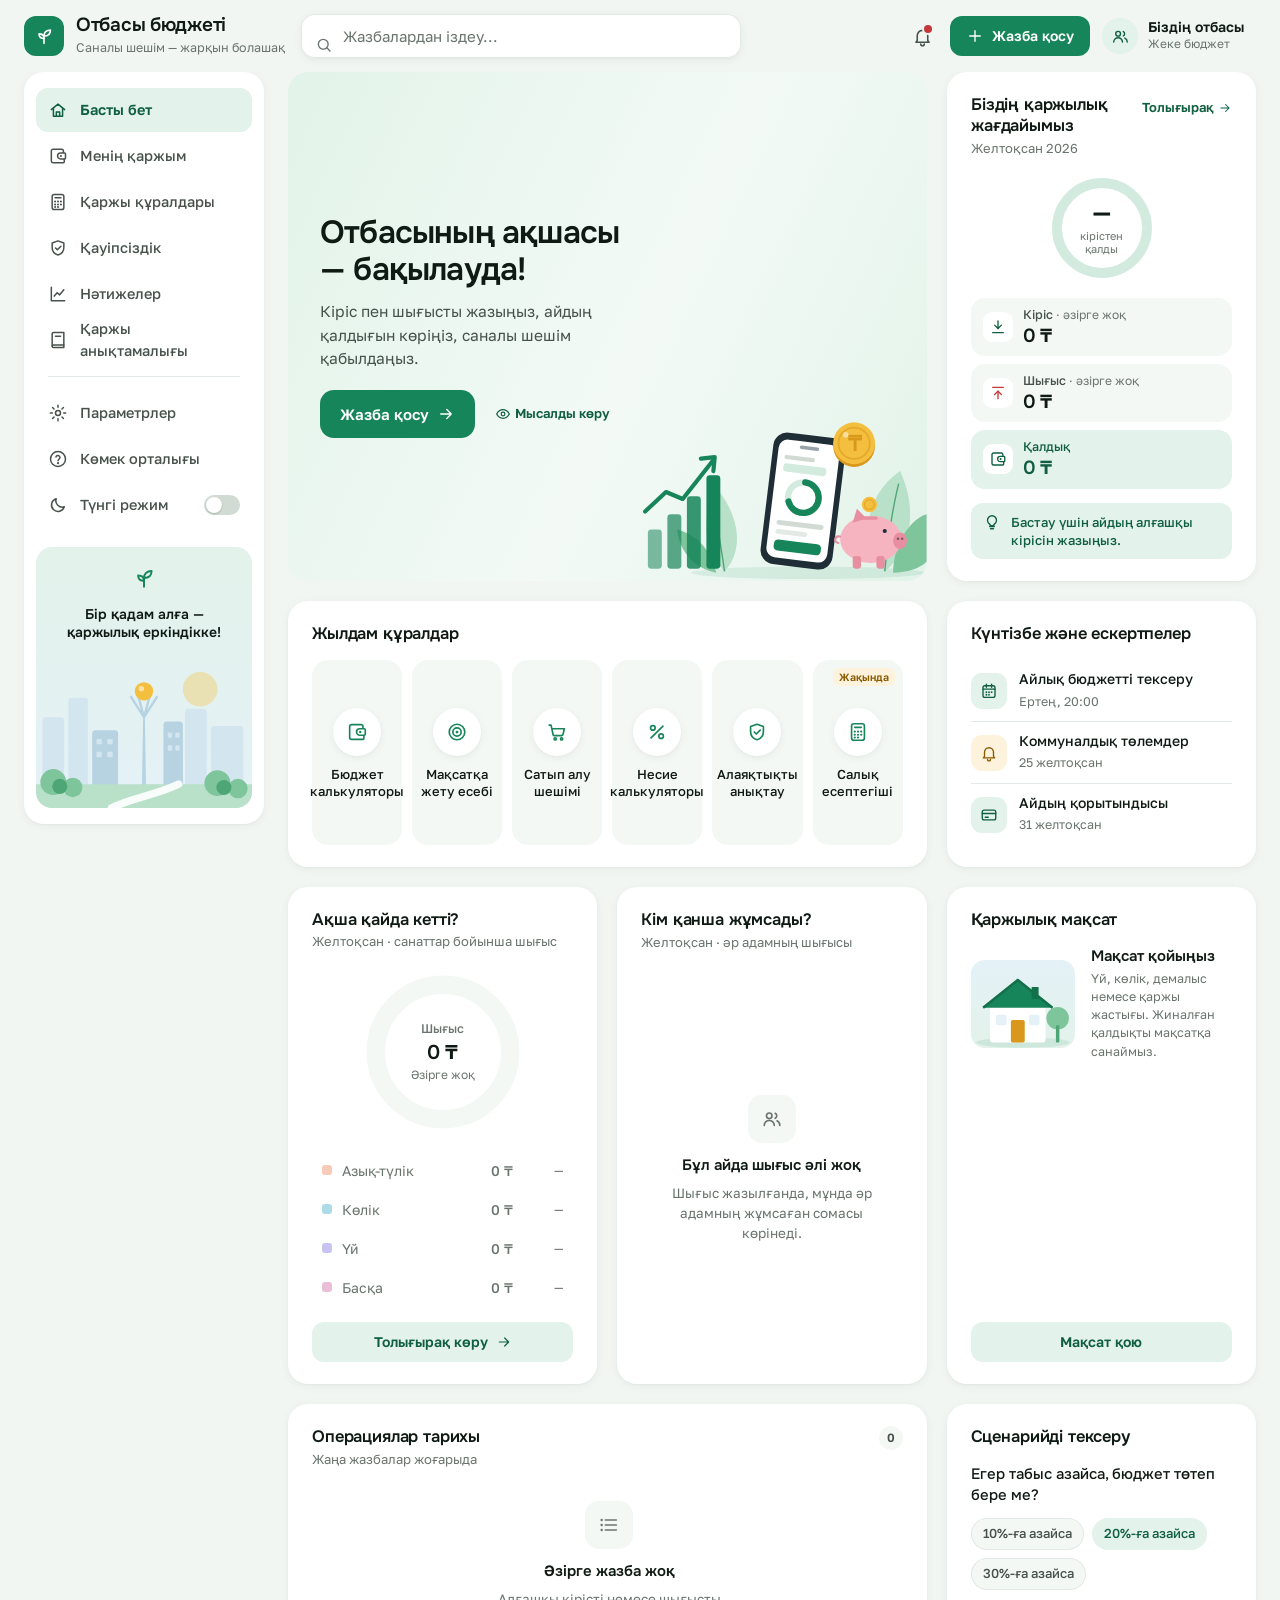
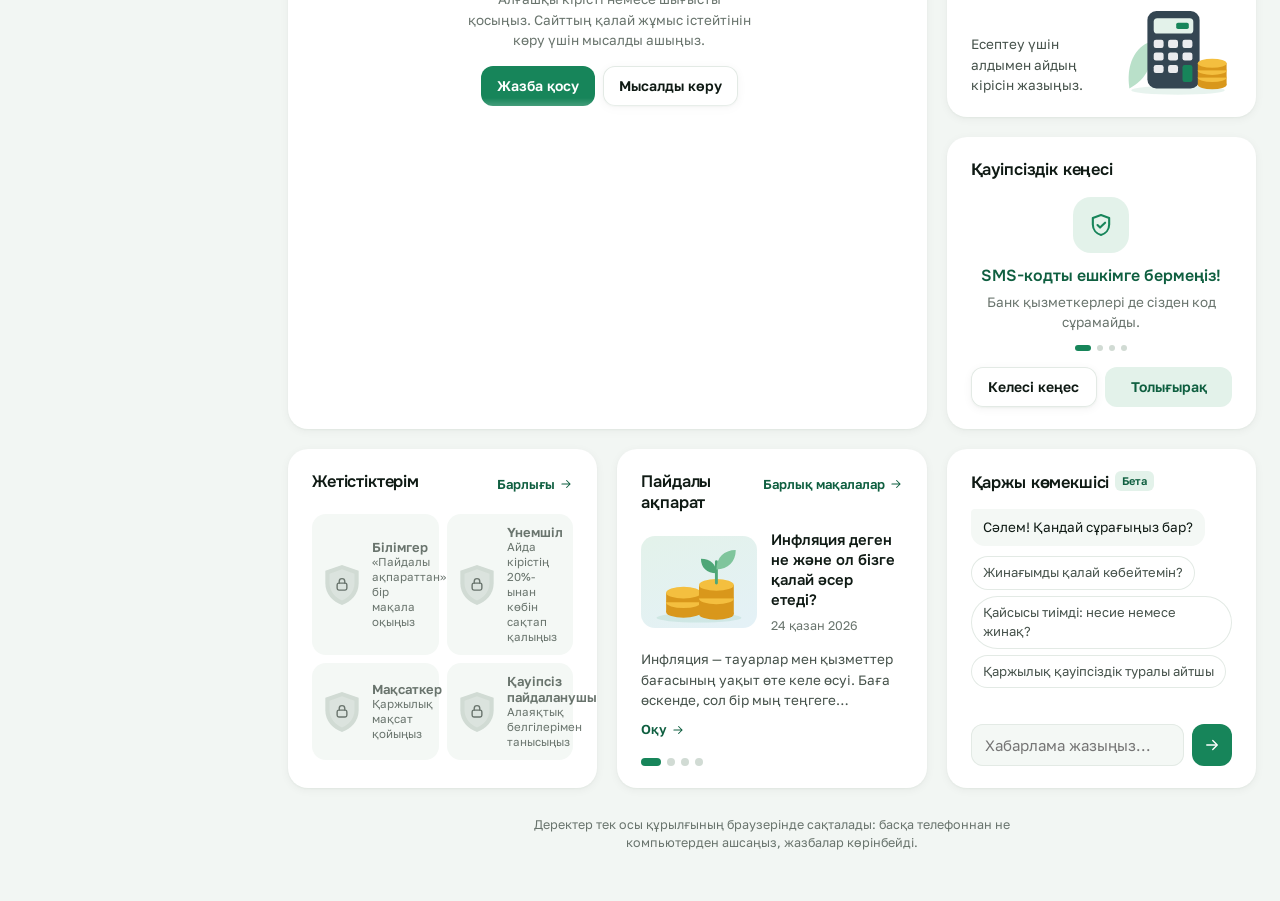
==== index.html @ 3b1e28c3 "Rebuild layout after the client's dashboard sample Sidebar navigation, header with search, notificat" ====
<!doctype html>
<html lang="kk">
<head>
<meta charset="utf-8">
<meta name="viewport" content="width=device-width, initial-scale=1, viewport-fit=cover">
<title>Отбасы бюджеті</title>
<meta name="claude:viewport-fit-sides" content="cover">
<meta name="description" content="Отбасының кірісі мен шығысын жазып, айдың қалдығын көруге арналған сайт">
<meta name="theme-color" content="#f2f6f3">
<link rel="icon" href="data:image/svg+xml,%3Csvg xmlns='http://www.w3.org/2000/svg' viewBox='0 0 32 32'%3E%3Crect width='32' height='32' rx='9' fill='%2317855a'/%3E%3Cg fill='none' stroke='%23fff' stroke-width='2.2' stroke-linecap='round' stroke-linejoin='round'%3E%3Cpath d='M16 25v-9'/%3E%3Cpath d='M16 16c0-4.6 3-7.6 8-7.6 0 4.9-3.2 7.6-8 7.6z'/%3E%3Cpath d='M16 19c0-3.4-2.3-5.8-6.4-5.8 0 3.7 2.6 5.8 6.4 5.8z'/%3E%3C/g%3E%3C/svg%3E">
<link rel="preconnect" href="https://fonts.googleapis.com">
<link rel="preconnect" href="https://fonts.gstatic.com" crossorigin>
<link rel="stylesheet" href="https://fonts.googleapis.com/css2?family=Golos+Text:wght@400;500;600&family=Onest:wght@500;600;700&display=swap">
<script>
  try { var t = localStorage.getItem('otbasy-budget:v1:theme'); if (t === 'dark' || t === 'light') document.documentElement.setAttribute('data-theme', t); } catch (e) {}
</script>
<style>
/* Layout: dashboard shell like the client's sample. Header (brand, search, actions) over a sidebar + 12-column card grid.
   Phone: sticky balance bar with the add button, then summary, charts, people, history, then the rest. */
:root {
  --bg: #f2f6f3;
  --surface: #ffffff;
  --surface-2: #f4f8f5;
  --line: #e3eae5;
  --line-strong: #d1dbd4;
  --ink: #0f1a14;
  --ink-2: #46524b;
  --ink-3: #69746d;
  --accent: #17855a;
  --accent-hover: #12704b;
  --accent-soft: #e3f2ea;
  --accent-soft-2: #d2ebde;
  --accent-ink: #0f5f40;
  --on-accent: #ffffff;
  --pos-ink: #0f6b47;
  --neg: #c4383a;
  --neg-soft: #fbecec;
  --on-neg: #ffffff;
  --warn-soft: #fdf3dc;
  --warn-ink: #8a5a00;
  --c-food: #eb6834;
  --c-transport: #1497b8;
  --c-home: #6250d6;
  --c-other: #c2458a;
  --hero-a: #e2f3e9;
  --hero-b: #f3faf6;
  --ill-leaf: #b9e0c9;
  --ill-leaf-2: #7fc59c;
  --ill-leaf-3: #4ea677;
  --ill-coin: #f4bf3f;
  --ill-coin-d: #d9971b;
  --ill-pink: #f6b3c0;
  --ill-pink-d: #e78ea0;
  --ill-dark: #1f2d36;
  --ill-dark-2: #344652;
  --ill-sky: #e4f1f7;
  --ill-city: #b7d3e2;
  --ill-city-2: #d3e5ee;
  --ill-shadow: rgba(23, 133, 90, .10);
  --shadow-1: 0 1px 2px rgba(15, 40, 27, .04), 0 2px 10px rgba(15, 40, 27, .05);
  --shadow-2: 0 2px 6px rgba(15, 40, 27, .06), 0 12px 32px rgba(15, 40, 27, .10);
  --shadow-3: 0 24px 64px rgba(10, 28, 18, .22);
  --font-display: "Onest", "Golos Text", system-ui, -apple-system, "Segoe UI", Roboto, sans-serif;
  --font-body: "Golos Text", system-ui, -apple-system, "Segoe UI", Roboto, sans-serif;
  --r-md: 12px;
  --r-lg: 16px;
  --r-xl: 20px;
  --top-h: 72px;
}
:root[data-theme="dark"] {
  --bg: #0c110e;
  --surface: #141b17;
  --surface-2: #1a231e;
  --line: #243029;
  --line-strong: #2f3d35;
  --ink: #e8eeea;
  --ink-2: #b0bbb4;
  --ink-3: #87938c;
  --accent: #3dbb84;
  --accent-hover: #55c895;
  --accent-soft: #15301f;
  --accent-soft-2: #1c3f2a;
  --accent-ink: #7fdcb0;
  --on-accent: #04130b;
  --pos-ink: #6fd3a3;
  --neg: #ef7b7b;
  --neg-soft: #3a1d1e;
  --on-neg: #1a0606;
  --warn-soft: #33290f;
  --warn-ink: #f0c56a;
  --c-food: #e06a35;
  --c-transport: #1c9abd;
  --c-home: #7a6be2;
  --c-other: #b43f7c;
  --hero-a: #123122;
  --hero-b: #0f1f17;
  --ill-leaf: #1e4a33;
  --ill-leaf-2: #2f7350;
  --ill-leaf-3: #3f9467;
  --ill-coin: #e5b03a;
  --ill-coin-d: #b47d12;
  --ill-pink: #d9909f;
  --ill-pink-d: #c07083;
  --ill-dark: #0a1116;
  --ill-dark-2: #22323c;
  --ill-sky: #13222a;
  --ill-city: #2b4655;
  --ill-city-2: #1e333f;
  --ill-shadow: rgba(0, 0, 0, .35);
  --shadow-1: 0 1px 2px rgba(0, 0, 0, .3), 0 0 0 1px rgba(255, 255, 255, .03);
  --shadow-2: 0 4px 16px rgba(0, 0, 0, .45), 0 0 0 1px rgba(255, 255, 255, .04);
  --shadow-3: 0 24px 64px rgba(0, 0, 0, .6);
  color-scheme: dark;
}

*, *::before, *::after { box-sizing: border-box; }
html { -webkit-text-size-adjust: 100%; }
html.lock, html.lock body { overflow: hidden; }
body {
  margin: 0; background: var(--bg); color: var(--ink);
  font: 400 15px/1.5 var(--font-body);
  -webkit-font-smoothing: antialiased; -moz-osx-font-smoothing: grayscale;
}
body::before { content: ""; position: fixed; inset: 0 0 auto; height: env(safe-area-inset-top, 0px); z-index: 45; background: var(--bg); }
button, input { font: inherit; color: inherit; }
button { -webkit-tap-highlight-color: transparent; }
h1, h2, h3 { margin: 0; font-family: var(--font-display); font-weight: 600; letter-spacing: -0.01em; text-wrap: balance; }
p { margin: 0; }
svg { flex: none; }
[hidden] { display: none !important; }
:focus-visible { outline: 2px solid var(--accent); outline-offset: 2px; }
.sr-only { position: absolute; width: 1px; height: 1px; padding: 0; margin: -1px; overflow: hidden; clip: rect(0 0 0 0); white-space: nowrap; border: 0; }

.app {
  max-width: 1480px; margin: 0 auto;
  padding-left: max(16px, env(safe-area-inset-left, 0px));
  padding-right: max(16px, env(safe-area-inset-right, 0px));
  padding-block: 0 40px;
}
@media (min-width: 720px) {
  .app { padding-left: max(24px, env(safe-area-inset-left, 0px)); padding-right: max(24px, env(safe-area-inset-right, 0px)); padding-block: 0 48px; }
}

/* ---------- buttons ---------- */
.btn {
  display: inline-flex; align-items: center; justify-content: center; gap: 8px;
  height: 40px; padding: 0 16px; border: 0; border-radius: var(--r-md);
  font-size: 14px; font-weight: 600; line-height: 1; white-space: nowrap; cursor: pointer; text-decoration: none;
  transition: background-color .15s, box-shadow .15s, transform .1s, color .15s;
}
.btn:active { transform: translateY(1px); }
.btn-primary { background: var(--accent); color: var(--on-accent); }
.btn-primary:hover { background: var(--accent-hover); }
.btn-ghost { background: var(--surface); color: var(--ink); box-shadow: var(--shadow-1), inset 0 0 0 1px var(--line); }
.btn-ghost:hover { background: var(--surface-2); }
.btn-soft { background: var(--accent-soft); color: var(--accent-ink); }
.btn-soft:hover { background: var(--accent-soft-2); }
.btn-danger { background: var(--neg); color: var(--on-neg); }
.btn-danger:hover { filter: brightness(.95); }
.btn-lg { height: 48px; padding: 0 20px; font-size: 15px; border-radius: 14px; }
.btn-block { width: 100%; }
.btn[disabled] { opacity: .5; cursor: not-allowed; }
.icon-btn {
  position: relative; width: 40px; height: 40px; border: 0; border-radius: var(--r-md); flex: none;
  display: grid; place-items: center; background: transparent; color: var(--ink-2); cursor: pointer;
  transition: background-color .15s, color .15s;
}
.icon-btn:hover { background: var(--surface); color: var(--ink); }
.link {
  display: inline-flex; align-items: center; gap: 4px; padding: 4px 0; border: 0; background: none; cursor: pointer;
  font-size: 13px; font-weight: 600; color: var(--accent-ink); white-space: nowrap; text-decoration: none;
}
.link:hover { text-decoration: underline; text-underline-offset: 3px; }

/* ---------- top bar ---------- */
.topbar { display: flex; align-items: center; gap: 12px; height: 64px; }
@media (min-width: 720px) {
  .topbar { position: sticky; top: env(safe-area-inset-top, 0px); z-index: 40; height: var(--top-h); gap: 16px; background: var(--bg); }
}
.brand { display: flex; align-items: center; gap: 12px; min-width: 0; color: inherit; text-decoration: none; }
@media (min-width: 1280px) { .brand { min-width: 240px; flex: none; } }
.logo { width: 40px; height: 40px; border-radius: 12px; flex: none; display: grid; place-items: center; background: var(--accent); color: var(--on-accent); }
.brand-name { font: 600 19px/1.2 var(--font-display); letter-spacing: -0.015em; white-space: nowrap; }
.brand-sub { display: block; font-size: 12.5px; color: var(--ink-3); margin-top: 2px; white-space: nowrap; }
.menu-btn { margin-left: -8px; }
@media (min-width: 1280px) { .menu-btn { display: none; } }
.search { position: relative; flex: 1 1 auto; max-width: 440px; display: flex; align-items: center; }
.search svg { position: absolute; left: 14px; color: var(--ink-3); pointer-events: none; }
.search input {
  width: 100%; height: 44px; padding: 0 14px 0 42px; border: 0; border-radius: 14px;
  background: var(--surface); box-shadow: var(--shadow-1), inset 0 0 0 1px var(--line); font-size: 15px;
}
.search input::placeholder { color: var(--ink-3); }
.search input:focus { outline: none; box-shadow: inset 0 0 0 2px var(--accent); }
.top-actions { margin-left: auto; display: flex; align-items: center; gap: 8px; flex: none; }
.bell-wrap { position: relative; }
.bell-dot { position: absolute; top: 9px; right: 10px; width: 8px; height: 8px; border-radius: 50%; background: var(--neg); box-shadow: 0 0 0 2px var(--bg); }
.family {
  display: flex; align-items: center; gap: 10px; height: 44px; padding: 0 12px 0 4px; border: 0; border-radius: 999px;
  background: transparent; cursor: pointer; text-align: left;
}
.family:hover { background: var(--surface); }
.family-ava { width: 36px; height: 36px; border-radius: 50%; display: grid; place-items: center; background: var(--accent-soft); color: var(--accent-ink); }
.family-name { display: block; font-size: 14px; font-weight: 600; line-height: 1.2; white-space: nowrap; }
.family-sub { display: block; font-size: 12px; color: var(--ink-3); white-space: nowrap; }
.demo-top { display: none; }
@media (max-width: 1099px) { .family-text { display: none; } .family { padding: 0 4px; } }
@media (max-width: 719px) {
  .search, .add-top, .family, .bell-wrap { display: none; }
  .brand-sub { display: none; }
  .logo { width: 36px; height: 36px; border-radius: 10px; }
  .brand { gap: 10px; }
  .brand-name { font-size: 16px; }
  .demo-top { display: inline-flex; height: 36px; padding: 0 12px; font-size: 13px; }
}
@media (max-width: 379px) { .demo-top svg { display: none; } .logo { display: none; } }

.pop {
  position: absolute; right: 0; top: calc(100% + 8px); z-index: 50; width: 320px; max-width: calc(100vw - 32px);
  padding: 8px; border-radius: var(--r-lg); background: var(--surface); box-shadow: var(--shadow-3);
}
.pop h3 { font-size: 14px; padding: 8px 10px 4px; }

/* ---------- shell ---------- */
.shell { display: block; }
@media (min-width: 1280px) { .shell { display: grid; grid-template-columns: 240px minmax(0, 1fr); gap: 24px; align-items: start; } }
.main { min-width: 0; display: flex; flex-direction: column; gap: 16px; }
@media (min-width: 720px) { .main { gap: 20px; } }

/* ---------- sidebar ---------- */
.sidebar {
  background: var(--surface); border-radius: var(--r-xl); box-shadow: var(--shadow-1);
  padding: 16px 12px; display: flex; flex-direction: column; gap: 4px;
}
@media (min-width: 1280px) {
  .sidebar { position: sticky; top: calc(var(--top-h) + env(safe-area-inset-top, 0px)); max-height: calc(100dvh - var(--top-h) - 24px); overflow-y: auto; }
}
.sidebar .side-head { display: none; }
.nav { list-style: none; margin: 0; padding: 0; display: flex; flex-direction: column; gap: 2px; }
.nav-item {
  width: 100%; display: flex; align-items: center; gap: 12px; height: 44px; padding: 0 12px; border: 0; border-radius: var(--r-md);
  background: transparent; color: var(--ink-2); font-size: 14.5px; font-weight: 500; cursor: pointer; text-align: left;
  transition: background-color .15s, color .15s;
}
.nav-item:hover { background: var(--surface-2); color: var(--ink); }
.nav-item.is-active { background: var(--accent-soft); color: var(--accent-ink); font-weight: 600; }
.nav-sep { height: 1px; background: var(--line); margin: 10px 12px; }
.switch { margin-left: auto; width: 36px; height: 20px; border-radius: 999px; background: var(--line-strong); position: relative; transition: background-color .15s; flex: none; }
.switch::after { content: ""; position: absolute; top: 2px; left: 2px; width: 16px; height: 16px; border-radius: 50%; background: var(--surface); box-shadow: 0 1px 2px rgba(0, 0, 0, .2); transition: transform .15s; }
.nav-item[aria-checked="true"] .switch { background: var(--accent); }
.nav-item[aria-checked="true"] .switch::after { transform: translateX(16px); }
.promo {
  margin-top: 16px; border-radius: var(--r-lg); overflow: hidden; text-align: center;
  background: linear-gradient(180deg, var(--accent-soft) 0%, var(--ill-sky) 100%);
}
.promo-text { padding: 18px 14px 0; display: flex; flex-direction: column; align-items: center; gap: 8px; }
.promo-text .sprout { color: var(--accent); }
.promo-text strong { font: 600 14px/1.35 var(--font-display); color: var(--ink); }
.promo svg.city { display: block; width: 100%; height: auto; margin-top: 4px; }

@media (max-width: 1279px) {
  .sidebar {
    position: fixed; top: 0; bottom: 0; left: 0; z-index: 70; width: min(300px, 86vw); border-radius: 0 24px 24px 0; overflow-y: auto;
    padding-top: calc(16px + env(safe-area-inset-top, 0px)); padding-bottom: calc(16px + env(safe-area-inset-bottom, 0px));
    padding-left: max(12px, env(safe-area-inset-left, 0px));
    transform: translateX(-105%); visibility: hidden; box-shadow: var(--shadow-3);
    transition: transform .3s cubic-bezier(.2, .8, .2, 1), visibility 0s linear .3s;
  }
  .sidebar.open { transform: none; visibility: visible; transition: transform .3s cubic-bezier(.2, .8, .2, 1), visibility 0s; }
  .sidebar .side-head { display: flex; align-items: center; justify-content: space-between; padding: 0 4px 12px 12px; }
  .sidebar .side-head strong { font: 600 16px var(--font-display); }
}

/* ---------- demo banner ---------- */
.demo-banner {
  display: flex; align-items: center; justify-content: space-between; flex-wrap: wrap; gap: 12px 16px;
  padding: 12px 12px 12px 16px; border-radius: var(--r-lg); background: var(--ink); color: var(--surface);
}
.demo-banner .db-text { display: flex; align-items: center; gap: 12px; min-width: 0; flex: 1 1 260px; }
.demo-banner .db-ico { width: 32px; height: 32px; border-radius: 10px; flex: none; display: grid; place-items: center; background: color-mix(in srgb, var(--surface) 14%, transparent); }
.demo-banner strong { display: block; font: 600 15px/1.3 var(--font-display); }
.demo-banner span.db-sub { display: block; font-size: 13px; opacity: .78; }
@media (max-width: 719px) {
  .demo-banner { flex-wrap: nowrap; padding: 10px 10px 10px 12px; }
  .demo-banner .db-text { flex: 1 1 auto; gap: 10px; }
  .demo-banner span.db-sub { display: none; }
  .demo-banner strong { font-size: 14px; }
  .demo-banner .btn { height: 36px; padding: 0 12px; font-size: 13px; }
}
@media (max-width: 379px) { .demo-banner .db-ico { display: none; } }

/* ---------- phone balance bar ---------- */
.mbar {
  position: sticky; top: calc(env(safe-area-inset-top, 0px) + 8px); z-index: 20; isolation: isolate;
  display: flex; align-items: center; justify-content: space-between; gap: 12px;
  padding: 10px 10px 10px 16px; border-radius: var(--r-xl);
}
.mbar::after { content: ""; position: absolute; z-index: -1; inset: 0; border-radius: inherit; background: var(--surface); box-shadow: var(--shadow-2); }
.mbar::before {
  content: ""; position: absolute; z-index: -2; top: -8px; bottom: -8px;
  left: calc(-1 * max(16px, env(safe-area-inset-left, 0px))); right: calc(-1 * max(16px, env(safe-area-inset-right, 0px)));
  background: var(--bg);
}
.mbar-info { display: flex; flex-direction: column; min-width: 0; }
.mbar-label { display: flex; align-items: center; gap: 6px; font-size: 12px; font-weight: 500; color: var(--ink-3); white-space: nowrap; }
.mbar-value { font: 600 24px/1.15 var(--font-display); letter-spacing: -0.02em; white-space: nowrap; color: var(--accent-ink); }
.mbar-value.is-neg { color: var(--neg); }
.mbar-value.is-long { font-size: 20px; }
.pill-demo { display: inline-flex; align-items: center; height: 18px; padding: 0 6px; border-radius: 6px; background: var(--ink); color: var(--surface); font-size: 11px; font-weight: 600; }
.mbar .btn { height: 44px; padding: 0 14px; }
@media (min-width: 720px) { .mbar { display: none; } }

/* ---------- cards + grid ---------- */
.card {
  background: var(--surface); border-radius: var(--r-xl); box-shadow: var(--shadow-1);
  padding: 20px; min-width: 0; display: flex; flex-direction: column;
  scroll-margin-top: calc(var(--top-h) + 16px);
}
@media (min-width: 720px) { .card { padding: 22px 24px; } }
@media (max-width: 719px) { .card { padding: 18px 16px; scroll-margin-top: 84px; } }
.card-head { display: flex; align-items: flex-start; justify-content: space-between; gap: 12px; margin-bottom: 16px; }
.card-title { font-size: 16.5px; line-height: 1.3; }
.card-sub { font-size: 13px; color: var(--ink-3); margin-top: 2px; }
.badge-beta { display: inline-flex; align-items: center; height: 20px; padding: 0 7px; margin-left: 6px; border-radius: 6px; background: var(--accent-soft); color: var(--accent-ink); font: 600 11px/1 var(--font-body); vertical-align: 2px; }
.count-pill {
  flex: none; height: 24px; min-width: 24px; padding: 0 8px; border-radius: 999px;
  display: inline-grid; place-items: center; background: var(--surface-2); color: var(--ink-2);
  font-size: 12px; font-weight: 600; font-variant-numeric: tabular-nums;
}
.card-foot { margin-top: auto; padding-top: 16px; }
.muted { color: var(--ink-3); }

.grid { display: grid; gap: 16px; grid-template-columns: minmax(0, 1fr); }
.grid > * { min-width: 0; }
@media (max-width: 719px) {
  .grid > .c-hero { display: none; }
  .c-status { order: 1; } .c-cat { order: 2; } .c-mem { order: 3; } .c-hist { order: 4; }
  .c-goal { order: 5; } .c-scen { order: 6; } .c-cal { order: 7; } .c-tools { order: 8; }
  .c-safe { order: 9; } .c-ach { order: 10; } .c-info { order: 11; } .c-ai { order: 12; }
}
@media (min-width: 720px) {
  .grid { grid-template-columns: repeat(12, minmax(0, 1fr)); gap: 20px; }
  .c-hero { grid-column: span 12; order: 1; }
  .c-status { grid-column: span 6; order: 2; } .c-cal { grid-column: span 6; order: 3; }
  .c-cat { grid-column: span 6; order: 4; } .c-mem { grid-column: span 6; order: 5; }
  .c-hist { grid-column: span 12; order: 6; }
  .c-goal { grid-column: span 6; order: 7; } .c-scen { grid-column: span 6; order: 8; }
  .c-tools { grid-column: span 12; order: 9; }
  .c-safe { grid-column: span 6; order: 10; } .c-ach { grid-column: span 6; order: 11; }
  .c-info { grid-column: span 6; order: 12; } .c-ai { grid-column: span 6; order: 13; }
}
@media (min-width: 1280px) {
  .grid > * { order: 0 !important; }
  .c-hero { grid-column: span 8; } .c-status { grid-column: span 4; }
  .c-tools { grid-column: span 8; } .c-cal { grid-column: span 4; }
  .c-cat, .c-mem, .c-goal { grid-column: span 4; }
  .c-hist { grid-column: span 8; grid-row: span 2; }
  .c-scen, .c-safe { grid-column: span 4; }
  .c-ach, .c-info, .c-ai { grid-column: span 4; }
}

/* ---------- hero ---------- */
.grid > .c-hero {
  position: relative; overflow: hidden; padding: 0; flex-direction: row; align-items: stretch;
  background: linear-gradient(115deg, var(--hero-a) 0%, var(--hero-b) 55%, var(--hero-a) 100%); box-shadow: none;
}
.hero-text { position: relative; z-index: 1; flex: 1 1 52%; padding: 32px 0 32px 32px; display: flex; flex-direction: column; justify-content: center; gap: 12px; }
.hero-text h2 { font-size: clamp(26px, 2.5vw, 34px); line-height: 1.15; letter-spacing: -0.025em; max-width: 17ch; }
.hero-text p { font-size: 15.5px; color: var(--ink-2); max-width: 36ch; }
.hero-actions { display: flex; align-items: center; flex-wrap: wrap; gap: 12px 20px; margin-top: 8px; }
.hero-art { flex: 1 1 48%; min-width: 0; display: flex; align-items: flex-end; justify-content: flex-end; }
.hero-art svg { width: 100%; max-width: 460px; height: auto; display: block; }
@media (max-width: 899px) { .hero-text { padding: 24px 0 24px 24px; } .hero-text h2 { font-size: 26px; } }

/* ---------- status ---------- */
.c-status { container: status / inline-size; }
.status-body { display: grid; gap: 16px; align-items: center; grid-template-columns: minmax(0, 1fr); }
@container status (min-width: 290px) { .status-body { grid-template-columns: 108px minmax(0, 1fr); gap: 16px; } }
.ring { position: relative; width: 108px; height: 108px; justify-self: center; }
.ring svg { width: 100%; height: 100%; display: block; transform: rotate(-90deg); }
.ring-center { position: absolute; inset: 0; display: flex; flex-direction: column; align-items: center; justify-content: center; text-align: center; padding: 16px; }
.ring-val { font: 700 24px/1 var(--font-display); letter-spacing: -0.02em; }
.ring-val.is-neg { color: var(--neg); }
.ring-lbl { font-size: 11px; line-height: 1.25; color: var(--ink-3); margin-top: 4px; }
#ringArc { transition: stroke-dashoffset .5s cubic-bezier(.2, .8, .2, 1), stroke .2s; }
.tiles { display: flex; flex-direction: column; gap: 8px; min-width: 0; }
.tile { display: grid; grid-template-columns: 30px minmax(0, 1fr); grid-template-areas: "ico lbl" "ico val"; align-items: center; column-gap: 10px; row-gap: 1px; padding: 9px 12px; border-radius: 14px; background: var(--surface-2); }
.tile > .tile-ico { grid-area: ico; }
.tile > .tile-label { grid-area: lbl; }
.tile > .tile-val { grid-area: val; }
.tile-ico { width: 30px; height: 30px; border-radius: 9px; display: grid; place-items: center; background: var(--surface); color: var(--ink-2); }
.tile-ico.inc { color: var(--accent-ink); }
.tile-ico.exp { color: var(--neg); }
.tile-label { font-size: 12.5px; font-weight: 500; color: var(--ink-2); line-height: 1.3; min-width: 0; }
.tile-label small { font-size: 12px; font-weight: 400; color: var(--ink-3); white-space: nowrap; }
.tile-label small:not(:empty)::before { content: "· "; }
.tile-val { font: 600 19px/1.2 var(--font-display); letter-spacing: -0.02em; white-space: nowrap; }
.tile-val.is-long { font-size: 17px; }
.tile-bal { background: var(--accent-soft); }
.tile-bal .tile-label, .tile-bal .tile-val, .tile-bal .tile-ico, .tile-bal .tile-label small { color: var(--accent-ink); }
.tile-bal.is-neg { background: var(--neg-soft); }
.tile-bal.is-neg .tile-label, .tile-bal.is-neg .tile-val, .tile-bal.is-neg .tile-ico, .tile-bal.is-neg .tile-label small { color: var(--neg); }
.hint { margin-top: 14px; display: flex; align-items: flex-start; gap: 10px; padding: 10px 12px; border-radius: 12px; background: var(--accent-soft); color: var(--accent-ink); font-size: 13px; font-weight: 500; line-height: 1.4; }
.hint.is-warn { background: var(--warn-soft); color: var(--warn-ink); }
.hint.is-bad { background: var(--neg-soft); color: var(--neg); }

/* ---------- tools ---------- */
.tools { display: grid; gap: 10px; grid-template-columns: repeat(3, minmax(0, 1fr)); flex: 1; align-content: stretch; }
@media (min-width: 900px) { .tools { grid-template-columns: repeat(6, minmax(0, 1fr)); } }
.tool {
  position: relative; display: flex; flex-direction: column; align-items: center; justify-content: center; gap: 10px; padding: 18px 8px 16px; border: 0; border-radius: 16px;
  background: var(--surface-2); cursor: pointer; text-align: center; font-size: 13px; font-weight: 500; line-height: 1.3; color: var(--ink);
  transition: background-color .15s, transform .15s, box-shadow .15s;
}
.tool:hover { background: var(--surface); box-shadow: var(--shadow-2); transform: translateY(-2px); }
.tool-ico { width: 48px; height: 48px; border-radius: 50%; display: grid; place-items: center; background: var(--surface); color: var(--accent); box-shadow: var(--shadow-1); }
.tool:hover .tool-ico { background: var(--accent-soft); }
.soon { position: absolute; top: 8px; right: 8px; height: 18px; padding: 0 6px; border-radius: 6px; background: var(--warn-soft); color: var(--warn-ink); font-size: 10.5px; font-weight: 600; display: inline-flex; align-items: center; }

/* ---------- reminders ---------- */
.rem { list-style: none; margin: 0; padding: 0; display: flex; flex-direction: column; }
.rem li { display: grid; grid-template-columns: 36px minmax(0, 1fr); gap: 12px; align-items: center; padding: 10px 0; }
.rem li + li { border-top: 1px solid var(--line); }
.rem-ico { width: 36px; height: 36px; border-radius: 11px; display: grid; place-items: center; background: var(--accent-soft); color: var(--accent-ink); }
.rem-ico.warn { background: var(--warn-soft); color: var(--warn-ink); }
.rem-title { display: block; font-size: 14px; font-weight: 500; line-height: 1.3; }
.rem-when { font-size: 12.5px; color: var(--ink-3); }

/* ---------- donut ---------- */
.c-cat { container: cat / inline-size; }
.donut-wrap { display: grid; gap: 16px; justify-items: center; }
@container cat (min-width: 470px) { .donut-wrap { grid-template-columns: 168px minmax(0, 1fr); align-items: center; justify-items: stretch; gap: 24px; } }
.donut { position: relative; width: 168px; height: 168px; }
.donut svg { display: block; width: 100%; height: 100%; overflow: visible; }
.donut-center { position: absolute; inset: 0; padding: 30px; pointer-events: none; display: flex; flex-direction: column; align-items: center; justify-content: center; text-align: center; }
.dc-label { font-size: 12.5px; font-weight: 500; color: var(--ink-3); max-width: 100%; }
.dc-value { font: 600 20px/1.15 var(--font-display); letter-spacing: -0.02em; white-space: nowrap; margin: 2px 0; }
.dc-value.is-long { font-size: 16px; }
.dc-sub { font-size: 12px; color: var(--ink-3); }
.seg-path { transition: opacity .15s; cursor: pointer; }
.donut.has-active .seg-path:not(.is-on) { opacity: .25; }
.legend { list-style: none; margin: 0; padding: 0; width: 100%; display: flex; flex-direction: column; gap: 2px; }
.leg {
  width: 100%; display: grid; grid-template-columns: 10px minmax(0, 1fr) auto 40px; align-items: center; gap: 10px;
  padding: 8px 10px; border: 0; border-radius: 10px; background: transparent; cursor: pointer; text-align: left; font-size: 14px; color: var(--ink);
  transition: background-color .15s;
}
.leg:hover, .leg.is-on { background: var(--surface-2); }
.leg .sw { width: 10px; height: 10px; border-radius: 3px; background: var(--c); }
.leg-val { font-weight: 600; font-variant-numeric: tabular-nums; white-space: nowrap; }
.leg-pct { font-size: 13px; color: var(--ink-3); text-align: right; font-variant-numeric: tabular-nums; }
.leg.is-zero { color: var(--ink-3); }
.leg.is-zero .leg-val { font-weight: 500; }
.leg.is-zero .sw { opacity: .35; }

/* ---------- members ---------- */
.mems { list-style: none; margin: 0; padding: 0; display: flex; flex-direction: column; gap: 18px; }
.mem { display: flex; flex-direction: column; gap: 8px; }
.mem-top { display: grid; grid-template-columns: 34px minmax(0, 1fr) auto; align-items: center; gap: 12px; }
.ava { width: 34px; height: 34px; border-radius: 50%; display: grid; place-items: center; background: var(--surface-2); box-shadow: inset 0 0 0 1px var(--line); font: 600 14px/1 var(--font-display); color: var(--ink-2); }
.mem-name { font-weight: 500; overflow-wrap: anywhere; }
.mem-name small { display: block; font-size: 12.5px; font-weight: 400; color: var(--ink-3); }
.mem-val { font: 600 16px/1.2 var(--font-display); font-variant-numeric: tabular-nums; white-space: nowrap; }
.mem-bar-row { display: grid; grid-template-columns: minmax(0, 1fr) 40px; align-items: center; gap: 12px; padding-left: 46px; }
.bar { height: 10px; border-radius: 0 5px 5px 0; background: var(--surface-2); box-shadow: inset 0 0 0 1px var(--line); overflow: hidden; }
.bar > span { display: block; height: 100%; min-width: 4px; border-radius: 0 4px 4px 0; background: var(--accent); transition: width .4s cubic-bezier(.2, .8, .2, 1); }
.mem-pct { font-size: 12.5px; color: var(--ink-3); text-align: right; font-variant-numeric: tabular-nums; }
.fill { display: flex; flex-direction: column; flex: 1; }

/* ---------- goal ---------- */
.goal { display: grid; grid-template-columns: 104px minmax(0, 1fr); gap: 16px; align-items: center; }
.goal-art { width: 104px; height: 88px; border-radius: 14px; background: linear-gradient(180deg, var(--ill-sky), var(--accent-soft)); display: grid; place-items: end center; overflow: hidden; }
.goal-art svg { width: 100%; height: auto; display: block; }
.goal-name { font: 600 15px/1.3 var(--font-display); overflow-wrap: anywhere; }
.goal-target { font: 700 22px/1.2 var(--font-display); letter-spacing: -0.02em; margin: 2px 0 10px; white-space: nowrap; }
.prog-row { display: grid; grid-template-columns: minmax(0, 1fr) auto; gap: 10px; align-items: center; }
.prog { height: 8px; border-radius: 4px; background: var(--accent-soft-2); overflow: hidden; }
.prog > span { display: block; height: 100%; border-radius: 4px; background: var(--accent); transition: width .5s cubic-bezier(.2, .8, .2, 1); }
.prog-pct { font-size: 13px; font-weight: 600; font-variant-numeric: tabular-nums; }
.goal-meta { font-size: 12.5px; color: var(--ink-3); margin-top: 8px; line-height: 1.45; }
.goal-stats { display: grid; grid-template-columns: 1fr 1fr; gap: 8px; margin-top: 16px; }
.goal-stats div { padding: 10px 12px; border-radius: 12px; background: var(--surface-2); min-width: 0; }
.goal-stats span { display: block; font-size: 12px; color: var(--ink-3); }
.goal-stats b { display: block; font: 600 15px/1.3 var(--font-display); white-space: nowrap; }
.goal-form { display: flex; flex-direction: column; gap: 10px; }
.goal-form .row2 { display: grid; grid-template-columns: 1fr 1fr; gap: 8px; }

/* ---------- scenario ---------- */
.scen-q { font: 500 15px/1.4 var(--font-display); color: var(--ink); max-width: 30ch; }
.scen-chips { margin: 12px 0; }
.scen-body { display: grid; grid-template-columns: minmax(0, 1fr) 108px; gap: 12px; align-items: end; margin-top: auto; }
.scen-out { font-size: 13.5px; line-height: 1.5; color: var(--ink-2); }
.scen-out strong { color: var(--ink); font-weight: 600; }
.scen-out .big { display: block; font: 700 20px/1.2 var(--font-display); letter-spacing: -0.02em; margin: 2px 0 4px; white-space: nowrap; }
.scen-out .big.is-neg { color: var(--neg); }
.scen-out .big.is-pos { color: var(--pos-ink); }
.scen-art svg { width: 108px; height: auto; display: block; }

/* ---------- safety ---------- */
.c-safe { text-align: center; align-items: center; }
.c-safe .card-head { align-self: stretch; text-align: left; }
.safe-ico { width: 56px; height: 56px; border-radius: 18px; display: grid; place-items: center; background: var(--accent-soft); color: var(--accent); margin-bottom: 12px; }
.safe-title { font: 600 16px/1.35 var(--font-display); color: var(--accent-ink); max-width: 24ch; }
.safe-text { font-size: 13.5px; color: var(--ink-3); margin-top: 6px; max-width: 32ch; }
.safe-dots { display: flex; gap: 6px; justify-content: center; margin-top: 12px; }
.safe-dots i { width: 6px; height: 6px; border-radius: 3px; background: var(--line-strong); transition: width .2s; }
.safe-dots i.on { background: var(--accent); width: 16px; }
.c-safe .card-foot { align-self: stretch; display: grid; grid-template-columns: 1fr 1fr; gap: 8px; }

/* ---------- achievements ---------- */
.badges { display: grid; grid-template-columns: repeat(2, minmax(0, 1fr)); gap: 8px; flex: 1; align-content: start; }
.badge { display: grid; grid-template-columns: 40px minmax(0, 1fr); grid-template-areas: "ico name" "ico st"; column-gap: 10px; align-items: center; padding: 10px; border-radius: 14px; background: var(--surface-2); font-size: 13px; font-weight: 600; line-height: 1.25; }
.badge > :first-child { grid-area: ico; }
.badge > .badge-name { grid-area: name; align-self: end; }
.badge > .badge-state { grid-area: st; align-self: start; }
.badge svg.shield { width: 40px; height: 44px; display: block; }
.badge.is-locked { color: var(--ink-3); }
.badge-state { font-size: 11.5px; font-weight: 400; color: var(--ink-3); line-height: 1.3; }
.badge:not(.is-locked) .badge-state { color: var(--accent-ink); }

/* ---------- info ---------- */
.article { display: grid; grid-template-columns: 116px minmax(0, 1fr); gap: 14px; align-items: center; padding: 0; border: 0; background: none; text-align: left; cursor: pointer; color: inherit; width: 100%; }
.article-art { width: 116px; height: 92px; border-radius: 14px; overflow: hidden; background: linear-gradient(160deg, var(--accent-soft), var(--ill-sky)); display: grid; place-items: center; }
.article-art svg { width: 100%; height: 100%; display: block; }
.article-title { display: block; font: 600 15px/1.35 var(--font-display); }
.article:hover .article-title { color: var(--accent-ink); }
.article-date { display: block; font-size: 12.5px; color: var(--ink-3); margin-top: 6px; }
.article-ex { font-size: 13.5px; line-height: 1.5; color: var(--ink-2); margin-top: 14px; display: -webkit-box; -webkit-line-clamp: 3; -webkit-box-orient: vertical; overflow: hidden; }
.article-more { margin-top: 6px; }
.dots { display: flex; gap: 6px; margin-top: auto; padding-top: 14px; }
.dots button { width: 8px; height: 8px; padding: 0; border: 0; border-radius: 4px; background: var(--line-strong); cursor: pointer; transition: width .2s, background-color .2s; }
.dots button.on { width: 20px; background: var(--accent); }

/* ---------- assistant ---------- */
.chat { display: flex; flex-direction: column; gap: 8px; max-height: 220px; overflow-y: auto; padding-right: 2px; }
.msg { max-width: 92%; padding: 9px 12px; border-radius: 14px; font-size: 13.5px; line-height: 1.45; white-space: pre-line; }
.msg.bot { align-self: flex-start; background: var(--surface-2); border-top-left-radius: 4px; }
.msg.me { align-self: flex-end; background: var(--accent); color: var(--on-accent); border-top-right-radius: 4px; }
.msg.typing { color: var(--ink-3); }
.sugs { display: flex; flex-direction: column; align-items: flex-start; gap: 6px; margin-top: 10px; }
.sug { padding: 7px 12px; border: 0; border-radius: 999px; background: var(--surface); box-shadow: inset 0 0 0 1px var(--line); font-size: 13px; color: var(--ink-2); cursor: pointer; text-align: left; }
.sug:hover { box-shadow: inset 0 0 0 1px var(--accent); color: var(--accent-ink); }
.chat-form { display: flex; gap: 8px; margin-top: auto; padding-top: 12px; }
.chat-form input { flex: 1 1 auto; min-width: 0; height: 42px; padding: 0 14px; border: 0; border-radius: 12px; background: var(--surface-2); box-shadow: inset 0 0 0 1px var(--line); font-size: 15px; }
.chat-form input:focus { outline: none; background: var(--surface); box-shadow: inset 0 0 0 2px var(--accent); }
.chat-form .btn { width: 42px; height: 42px; padding: 0; }

/* ---------- history ---------- */
.hist-tools { display: flex; align-items: center; gap: 8px; flex-wrap: wrap; }
.hist-tools:empty { display: none; }
.hist-search { position: relative; flex: 1 1 200px; display: none; margin-bottom: 8px; }
.hist-search .ico { position: absolute; left: 12px; top: 50%; transform: translateY(-50%); color: var(--ink-3); pointer-events: none; display: grid; }
.hist-search input { width: 100%; height: 40px; padding: 0 12px 0 38px; border: 0; border-radius: 12px; background: var(--surface-2); box-shadow: inset 0 0 0 1px var(--line); font-size: 15px; }
.hist-search input:focus { outline: none; background: var(--surface); box-shadow: inset 0 0 0 2px var(--accent); }
@media (max-width: 719px) { .hist-search { display: block; } }
.filter-pill { display: inline-flex; align-items: center; gap: 6px; height: 30px; padding: 0 6px 0 12px; margin-bottom: 8px; border-radius: 999px; background: var(--accent-soft); color: var(--accent-ink); font-size: 13px; font-weight: 500; }
.filter-pill button { width: 22px; height: 22px; border: 0; border-radius: 50%; background: transparent; color: inherit; cursor: pointer; display: grid; place-items: center; }
.filter-pill button:hover { background: var(--accent-soft-2); }
@media (min-width: 1280px) {
  .hist-scroll { max-height: 540px; overflow-y: auto; margin-right: -12px; padding-right: 8px; padding-bottom: 24px;
    -webkit-mask-image: linear-gradient(to bottom, #000 calc(100% - 40px), transparent); mask-image: linear-gradient(to bottom, #000 calc(100% - 40px), transparent); }
}
.hgroup + .hgroup { margin-top: 12px; }
.hgroup-head { display: flex; align-items: center; justify-content: space-between; gap: 12px; padding: 8px 10px; font-size: 12px; font-weight: 600; letter-spacing: .05em; text-transform: uppercase; color: var(--ink-3); }
.ops { list-style: none; margin: 0; padding: 0; display: flex; flex-direction: column; }
.op {
  display: grid; grid-template-columns: 40px minmax(0, 1fr) auto 36px; grid-template-areas: "ico title amt del" "ico meta meta del";
  column-gap: 12px; row-gap: 3px; align-items: center; padding: 10px; border-radius: 14px; transition: background-color .15s;
}
.op:hover { background: var(--surface-2); }
.op.is-new { animation: flash 1.8s ease-out; }
@keyframes flash { 0%, 30% { background: var(--accent-soft); } 100% { background: transparent; } }
.op-ico { grid-area: ico; width: 40px; height: 40px; border-radius: 12px; display: grid; place-items: center; background: color-mix(in srgb, var(--c) 15%, var(--surface)); color: color-mix(in srgb, var(--c) 78%, var(--ink)); }
.op-ico.is-income { background: var(--accent-soft); color: var(--accent-ink); }
.op-title { grid-area: title; font-weight: 500; line-height: 1.35; overflow-wrap: anywhere; min-width: 0; }
.op-meta { grid-area: meta; display: flex; flex-wrap: wrap; align-items: center; gap: 4px 8px; font-size: 12.5px; color: var(--ink-3); min-width: 0; }
.op-who { white-space: nowrap; }
.tag { display: inline-flex; align-items: center; gap: 6px; height: 22px; padding: 0 8px; border-radius: 999px; background: color-mix(in srgb, var(--c) 13%, var(--surface)); color: var(--ink-2); font-weight: 500; }
.tag i { width: 8px; height: 8px; border-radius: 50%; background: var(--c); }
.tag.is-income { background: var(--accent-soft); color: var(--accent-ink); }
.tag.is-income i { background: var(--accent); }
.op-amt { grid-area: amt; font: 600 15px/1.2 var(--font-display); font-variant-numeric: tabular-nums; white-space: nowrap; text-align: right; }
.op-amt.pos { color: var(--pos-ink); }
.op-del { grid-area: del; width: 36px; height: 36px; color: var(--ink-3); }
.op-del:hover { background: var(--neg-soft); color: var(--neg); }
@media (max-width: 719px) {
  .op { grid-template-columns: 36px minmax(0, 1fr) auto; grid-template-areas: "ico title amt" "ico meta del"; column-gap: 10px; padding: 10px 4px; }
  .op-ico { width: 36px; height: 36px; border-radius: 11px; }
  .op-del { width: 32px; height: 32px; justify-self: end; margin-right: -6px; }
}
.more { margin-top: 8px; }

.empty { display: flex; flex-direction: column; align-items: center; text-align: center; gap: 8px; padding: 16px 12px 8px; margin: auto 0; }
.empty-ico { width: 48px; height: 48px; border-radius: 14px; display: grid; place-items: center; background: var(--surface-2); color: var(--ink-3); margin-bottom: 4px; }
.empty strong { font: 600 15px/1.35 var(--font-display); }
.empty p { font-size: 13.5px; color: var(--ink-3); max-width: 36ch; }
.empty .chips { margin-top: 8px; justify-content: center; }

/* ---------- form fields (entry + tools) ---------- */
.form { display: flex; flex-direction: column; gap: 18px; }
.form-head { display: flex; align-items: center; justify-content: space-between; gap: 12px; }
.form-head h2 { font-size: 19px; }
.form-head .icon-btn { margin-right: -8px; }
.seg { display: grid; grid-template-columns: 1fr 1fr; gap: 4px; padding: 4px; border-radius: 14px; background: var(--surface-2); box-shadow: inset 0 0 0 1px var(--line); }
.seg input, .cats input { position: absolute; opacity: 0; width: 1px; height: 1px; pointer-events: none; }
.seg label, .seg button { height: 38px; display: flex; align-items: center; justify-content: center; gap: 8px; border: 0; border-radius: 10px; background: transparent; font-size: 14px; font-weight: 600; color: var(--ink-3); cursor: pointer; transition: background-color .15s, color .15s, box-shadow .15s; }
.seg input:checked + label, .seg button.is-on { background: var(--surface); color: var(--ink); box-shadow: var(--shadow-1); }
.seg input:focus-visible + label { outline: 2px solid var(--accent); outline-offset: 1px; }
.field { display: flex; flex-direction: column; gap: 8px; min-width: 0; border: 0; margin: 0; padding: 0; }
.field > label, .field > legend, .field > .lbl { font-size: 13px; font-weight: 500; color: var(--ink-2); padding: 0; }
.field > legend { margin-bottom: 8px; }
.opt { font-weight: 400; color: var(--ink-3); }
.input { width: 100%; height: 46px; padding: 0 14px; border: 0; border-radius: var(--r-md); background: var(--surface-2); box-shadow: inset 0 0 0 1px var(--line); font-size: 16px; color: var(--ink); transition: box-shadow .15s, background-color .15s; }
.input::placeholder { color: var(--ink-3); opacity: 1; }
.input:hover { box-shadow: inset 0 0 0 1px var(--line-strong); }
.input:focus { outline: none; background: var(--surface); box-shadow: inset 0 0 0 2px var(--accent); }
.input[aria-invalid="true"] { box-shadow: inset 0 0 0 2px var(--neg); }
.amount-wrap { position: relative; }
.amount-wrap .input { height: 60px; padding-right: 48px; font: 600 26px/1 var(--font-display); letter-spacing: -0.02em; }
.amount-wrap .cur { position: absolute; right: 16px; top: 50%; transform: translateY(-50%); font: 500 22px/1 var(--font-display); color: var(--ink-3); pointer-events: none; }
.suffix-wrap { position: relative; }
.suffix-wrap .input { padding-right: 44px; }
.suffix-wrap .cur { position: absolute; right: 14px; top: 50%; transform: translateY(-50%); color: var(--ink-3); font-weight: 500; pointer-events: none; }
.chips { display: flex; flex-wrap: wrap; gap: 8px; }
.chip { height: 32px; padding: 0 12px; border: 0; border-radius: 999px; cursor: pointer; display: inline-flex; align-items: center; gap: 6px; background: var(--surface-2); box-shadow: inset 0 0 0 1px var(--line); font-size: 13px; font-weight: 500; color: var(--ink-2); transition: background-color .15s, color .15s, box-shadow .15s; }
.chip:hover { box-shadow: inset 0 0 0 1px var(--line-strong); }
.chip.is-on { background: var(--accent-soft); color: var(--accent-ink); box-shadow: inset 0 0 0 1px transparent; }
.cats { display: grid; grid-template-columns: repeat(2, minmax(0, 1fr)); gap: 8px; }
.cats label { height: 46px; padding: 0 12px; border-radius: var(--r-md); cursor: pointer; display: flex; align-items: center; gap: 10px; min-width: 0; background: var(--surface-2); box-shadow: inset 0 0 0 1px var(--line); font-size: 14px; font-weight: 500; transition: background-color .15s, box-shadow .15s; }
.cats label:hover { box-shadow: inset 0 0 0 1px var(--line-strong); }
.cats input:checked + label { background: var(--surface); box-shadow: inset 0 0 0 2px var(--c); }
.cats input:focus-visible + label { outline: 2px solid var(--accent); outline-offset: 2px; }
.cat-ico { width: 28px; height: 28px; border-radius: 8px; flex: none; display: grid; place-items: center; background: color-mix(in srgb, var(--c) 16%, var(--surface)); color: color-mix(in srgb, var(--c) 78%, var(--ink)); }
.err { font-size: 13px; color: var(--neg); }
.form-hint { font-size: 12.5px; color: var(--ink-3); text-align: center; margin-top: -6px; }

/* ---------- entry drawer / sheet ---------- */
.entry { position: fixed; z-index: 80; background: var(--surface); box-shadow: var(--shadow-3); overflow-y: auto; overscroll-behavior: contain; visibility: hidden; }
@media (min-width: 720px) {
  .entry {
    top: 0; right: 0; bottom: 0; width: min(440px, 100%); border-radius: 24px 0 0 24px;
    padding: calc(28px + env(safe-area-inset-top, 0px)) max(28px, env(safe-area-inset-right, 0px)) calc(28px + env(safe-area-inset-bottom, 0px)) 28px;
    transform: translateX(105%); transition: transform .3s cubic-bezier(.2, .8, .2, 1), visibility 0s linear .3s;
  }
  .sheet-grip { display: none; }
}
@media (max-width: 719px) {
  .entry {
    left: 0; right: 0; bottom: 0; max-height: calc(100dvh - 32px - env(safe-area-inset-top, 0px)); border-radius: 24px 24px 0 0;
    padding: 8px max(16px, env(safe-area-inset-right, 0px)) calc(20px + env(safe-area-inset-bottom, 0px)) max(16px, env(safe-area-inset-left, 0px));
    transform: translateY(105%); transition: transform .3s cubic-bezier(.2, .8, .2, 1), visibility 0s linear .3s;
  }
  .entry .form { max-width: 560px; margin: 0 auto; }
  .sheet-grip { display: block; width: 40px; height: 4px; border-radius: 2px; background: var(--line-strong); margin: 4px auto 0; }
}
.entry.open { transform: none; visibility: visible; transition: transform .3s cubic-bezier(.2, .8, .2, 1), visibility 0s; }
.scrim { position: fixed; inset: 0; z-index: 65; background: rgba(8, 20, 14, .42); opacity: 0; visibility: hidden; transition: opacity .25s, visibility 0s linear .25s; }
.scrim.open { opacity: 1; visibility: visible; transition: opacity .25s, visibility 0s; }
.scrim.over-entry { z-index: 75; }

/* ---------- footer ---------- */
.foot { display: flex; flex-direction: column; gap: 8px; align-items: center; text-align: center; font-size: 12.5px; color: var(--ink-3); padding-top: 8px; }
.foot p { max-width: 64ch; }
.warn { color: var(--neg); }

/* ---------- toast ---------- */
.toast {
  position: fixed; left: 50%; bottom: calc(24px + env(safe-area-inset-bottom, 0px)); z-index: 100;
  transform: translate(-50%, 12px); opacity: 0; pointer-events: none; display: flex; align-items: center; gap: 8px; max-width: calc(100% - 32px);
  padding: 12px 16px; border-radius: 14px; background: var(--ink); color: var(--surface); font-size: 14px; font-weight: 500; box-shadow: var(--shadow-3);
  transition: opacity .2s, transform .2s;
}
.toast.show { opacity: 1; transform: translate(-50%, 0); }

/* ---------- dialogs ---------- */
.dlg { border: 0; padding: 0; width: min(440px, calc(100% - 32px)); max-height: calc(100dvh - 48px); border-radius: var(--r-xl); background: var(--surface); color: var(--ink); box-shadow: var(--shadow-3); }
.dlg.wide { width: min(560px, calc(100% - 32px)); }
.dlg::backdrop { background: rgba(8, 20, 14, .45); }
.dlg-in { padding: 24px; display: flex; flex-direction: column; gap: 14px; }
.dlg-head { display: flex; align-items: flex-start; justify-content: space-between; gap: 12px; }
.dlg-head .icon-btn { margin: -8px -10px 0 0; }
.dlg h2 { font-size: 19px; line-height: 1.3; }
.dlg-lead { font-size: 14px; color: var(--ink-2); }
.dlg-rec { display: grid; grid-template-columns: minmax(0, 1fr) auto; gap: 2px 16px; align-items: baseline; padding: 12px 14px; border-radius: var(--r-md); background: var(--surface-2); }
.dlg-rec .t { font-weight: 500; overflow-wrap: anywhere; }
.dlg-rec .a { font: 600 15px/1.3 var(--font-display); white-space: nowrap; }
.dlg-rec .m { grid-column: 1 / -1; font-size: 13px; color: var(--ink-3); }
.dlg-note { font-size: 13.5px; color: var(--ink-2); }
.dlg-actions { display: flex; justify-content: flex-end; gap: 8px; margin-top: 6px; flex-wrap: wrap; }
.calc-out { display: flex; flex-direction: column; gap: 8px; }
.calc-row { display: grid; grid-template-columns: minmax(0, 1fr) auto; gap: 4px 12px; align-items: baseline; padding: 12px 14px; border-radius: 12px; background: var(--surface-2); }
.calc-row b { font: 600 17px/1.2 var(--font-display); white-space: nowrap; }
.calc-row span { font-size: 14px; font-weight: 500; }
.calc-row small { grid-column: 1 / -1; font-size: 12.5px; color: var(--ink-3); }
.calc-row.hl { background: var(--accent-soft); }
.calc-row.hl b, .calc-row.hl span { color: var(--accent-ink); }
.calc-row.bad { background: var(--neg-soft); }
.calc-row.bad b, .calc-row.bad span { color: var(--neg); }
.grid2 { display: grid; grid-template-columns: 1fr 1fr; gap: 10px; }
@media (max-width: 479px) { .grid2 { grid-template-columns: 1fr; } }
.checklist { list-style: none; margin: 0; padding: 0; display: flex; flex-direction: column; gap: 8px; }
.checklist li { display: grid; grid-template-columns: 28px minmax(0, 1fr); gap: 10px; align-items: start; padding: 10px 12px; border-radius: 12px; background: var(--surface-2); font-size: 14px; line-height: 1.45; }
.checklist .n { width: 28px; height: 28px; border-radius: 8px; display: grid; place-items: center; background: var(--neg-soft); color: var(--neg); }
.prose { display: flex; flex-direction: column; gap: 10px; font-size: 15px; line-height: 1.6; color: var(--ink-2); max-width: 62ch; }
.faq { display: flex; flex-direction: column; gap: 8px; }
.faq details { border-radius: 12px; background: var(--surface-2); padding: 0 14px; }
.faq summary { cursor: pointer; padding: 12px 0; font-weight: 500; list-style: none; display: flex; justify-content: space-between; gap: 12px; }
.faq summary::-webkit-details-marker { display: none; }
.faq summary::after { content: "+"; color: var(--ink-3); font-weight: 600; }
.faq details[open] summary::after { content: "\2212"; }
.faq details p { padding: 0 0 12px; font-size: 14px; color: var(--ink-2); line-height: 1.55; }
.list-btns { display: flex; flex-direction: column; gap: 8px; }
.list-btn { display: grid; grid-template-columns: 56px minmax(0, 1fr); gap: 12px; align-items: center; padding: 8px; border: 0; border-radius: 14px; background: var(--surface-2); cursor: pointer; text-align: left; color: inherit; }
.list-btn:hover { background: var(--accent-soft); }
.list-btn .th { width: 56px; height: 48px; border-radius: 10px; overflow: hidden; background: linear-gradient(160deg, var(--accent-soft), var(--ill-sky)); }
.list-btn .th svg { width: 100%; height: 100%; display: block; }
.list-btn b { font: 600 14px/1.35 var(--font-display); display: block; }
.list-btn small { font-size: 12.5px; color: var(--ink-3); }
.ach-row { display: grid; grid-template-columns: 44px minmax(0, 1fr) auto; gap: 12px; align-items: center; padding: 10px 12px; border-radius: 12px; background: var(--surface-2); }
.ach-row svg.shield { width: 40px; height: 44px; display: block; }
.ach-row b { display: block; font-size: 14px; }
.ach-row small { font-size: 12.5px; color: var(--ink-3); }
.ach-row .st { font-size: 12px; font-weight: 600; color: var(--ink-3); white-space: nowrap; }
.ach-row .st.ok { color: var(--accent-ink); }

@media (prefers-reduced-motion: reduce) {
  *, *::before, *::after { transition-duration: 0s !important; animation-duration: 0s !important; scroll-behavior: auto !important; }
}
</style>
</head>
<body>
<div class="app" id="app">

  <header class="topbar" id="topbar">
    <button class="icon-btn menu-btn" id="menuBtn" type="button" aria-label="Мәзірді ашу" aria-controls="sidebar"><span data-icon="menu" data-size="22"></span></button>
    <a class="brand" href="#top" data-goto="top">
      <span class="logo" aria-hidden="true"><span data-icon="sprout" data-size="22"></span></span>
      <span>
        <h1 class="brand-name">Отбасы бюджеті</h1>
        <span class="brand-sub">Саналы шешім — жарқын болашақ</span>
      </span>
    </a>
    <label class="search">
      <span data-icon="search" data-size="18"></span>
      <span class="sr-only">Жазбалардан іздеу</span>
      <input id="searchTop" type="search" placeholder="Жазбалардан іздеу..." autocomplete="off">
    </label>
    <div class="top-actions">
      <button class="btn btn-ghost demo-top" data-action="demo" type="button"><span data-icon="eye" data-size="16"></span>Мысалды көру</button>
      <div class="bell-wrap">
        <button class="icon-btn" id="bellBtn" type="button" aria-label="Ескертпелер" aria-expanded="false" aria-controls="bellPop">
          <span data-icon="bell" data-size="21"></span>
          <span class="bell-dot" id="bellDot"></span>
        </button>
        <div class="pop" id="bellPop" hidden>
          <h3>Ескертпелер</h3>
          <ul class="rem" id="bellList" style="padding:0 10px"></ul>
        </div>
      </div>
      <button class="btn btn-primary add-top" data-action="add" type="button"><span data-icon="plus" data-size="18"></span>Жазба қосу</button>
      <button class="family" id="familyBtn" type="button" aria-label="Параметрлер">
        <span class="family-ava" aria-hidden="true"><span data-icon="people" data-size="19"></span></span>
        <span class="family-text"><span class="family-name" id="familyName">Біздің отбасы</span><span class="family-sub" id="familySub">Жеке бюджет</span></span>
      </button>
    </div>
  </header>

  <div class="shell">
    <nav class="sidebar" id="sidebar" aria-label="Бөлімдер">
      <div class="side-head">
        <strong>Мәзір</strong>
        <button class="icon-btn" id="closeMenuBtn" type="button" aria-label="Мәзірді жабу"><span data-icon="x" data-size="20"></span></button>
      </div>
      <ul class="nav">
        <li><button class="nav-item is-active" type="button" data-goto="top" data-spy="top"><span data-icon="home" data-size="20"></span>Басты бет</button></li>
        <li><button class="nav-item" type="button" data-goto="histCard" data-spy="histCard"><span data-icon="wallet" data-size="20"></span>Менің қаржым</button></li>
        <li><button class="nav-item" type="button" data-goto="toolsCard" data-spy="toolsCard"><span data-icon="calc" data-size="20"></span>Қаржы құралдары</button></li>
        <li><button class="nav-item" type="button" data-goto="safeCard" data-spy="safeCard"><span data-icon="shield" data-size="20"></span>Қауіпсіздік</button></li>
        <li><button class="nav-item" type="button" data-goto="achCard" data-spy="achCard"><span data-icon="chart" data-size="20"></span>Нәтижелер</button></li>
        <li><button class="nav-item" type="button" data-goto="infoCard" data-spy="infoCard"><span data-icon="book" data-size="20"></span>Қаржы анықтамалығы</button></li>
      </ul>
      <div class="nav-sep"></div>
      <ul class="nav">
        <li><button class="nav-item" type="button" data-action="settings"><span data-icon="gear" data-size="20"></span>Параметрлер</button></li>
        <li><button class="nav-item" type="button" data-action="help"><span data-icon="help" data-size="20"></span>Көмек орталығы</button></li>
        <li><button class="nav-item" type="button" id="themeSwitch" role="switch" aria-checked="false"><span data-icon="moon" data-size="20"></span>Түнгі режим<span class="switch" aria-hidden="true"></span></button></li>
      </ul>
      <div class="promo">
        <div class="promo-text">
          <span class="sprout" data-icon="sprout" data-size="26"></span>
          <strong>Бір қадам алға — қаржылық еркіндікке!</strong>
        </div>
        <svg class="city" viewBox="0 0 200 150" aria-hidden="true">
          <circle cx="152" cy="40" r="16" fill="var(--ill-coin)" opacity=".35"/>
          <g fill="var(--ill-city-2)">
            <rect x="6" y="66" width="20" height="70" rx="3"/><rect x="30" y="48" width="18" height="88" rx="3"/>
            <rect x="138" y="58" width="20" height="78" rx="3"/><rect x="162" y="74" width="30" height="62" rx="3"/>
          </g>
          <g fill="var(--ill-city)">
            <rect x="52" y="78" width="24" height="58" rx="3"/><rect x="118" y="70" width="18" height="66" rx="3"/>
            <path d="M98 136 L99.2 64 L100.8 64 L102 136 Z"/>
          </g>
          <path d="M100 66 L88 47 M100 66 L112 47 M100 66 L94 44 M100 66 L106 44" stroke="var(--ill-city)" stroke-width="2.2" stroke-linecap="round" fill="none"/>
          <circle cx="100" cy="42" r="8.5" fill="var(--ill-coin)"/>
          <circle cx="97.5" cy="39.5" r="2.5" fill="#ffffff" opacity=".55"/>
          <g fill="var(--ill-city-2)">
            <rect x="56" y="86" width="5" height="5" rx="1"/><rect x="66" y="86" width="5" height="5" rx="1"/><rect x="56" y="98" width="5" height="5" rx="1"/><rect x="66" y="98" width="5" height="5" rx="1"/>
            <rect x="122" y="80" width="4" height="5" rx="1"/><rect x="129" y="80" width="4" height="5" rx="1"/><rect x="122" y="92" width="4" height="5" rx="1"/><rect x="129" y="92" width="4" height="5" rx="1"/>
          </g>
          <path d="M0 128 H200 V150 H0 Z" fill="var(--ill-leaf)"/>
          <path d="M70 150 C 90 140, 112 138, 132 128" stroke="var(--surface)" stroke-width="7" fill="none" stroke-linecap="round" opacity=".9"/>
          <g fill="var(--ill-leaf-2)"><circle cx="16" cy="126" r="12"/><circle cx="34" cy="131" r="9"/><circle cx="168" cy="127" r="12"/><circle cx="187" cy="132" r="9"/></g>
          <g fill="var(--ill-leaf-3)"><circle cx="22" cy="130" r="7"/><circle cx="174" cy="131" r="7"/></g>
        </svg>
      </div>
    </nav>

    <main class="main" id="top">
      <div class="demo-banner" id="demoBanner" role="status" hidden>
        <div class="db-text">
          <span class="db-ico" aria-hidden="true"><span data-icon="eye" data-size="18"></span></span>
          <div>
            <strong>Мысал режимі</strong>
            <span class="db-sub">Бұл үлгі отбасының бюджеті. Сіздің жазбаларыңыз өзгеріссіз сақтаулы.</span>
          </div>
        </div>
        <button class="btn btn-primary" id="exitDemoBtn" type="button">Өз бюджетіме оралу</button>
      </div>

      <div class="mbar" id="mbar">
        <div class="mbar-info">
          <span class="mbar-label"><span class="pill-demo" id="mbarDemo" hidden>Мысал</span><span id="mbarLabel">Қалдық</span></span>
          <span class="mbar-value" id="mBalance">0&nbsp;₸</span>
        </div>
        <button class="btn btn-primary" id="openSheetBtn" data-action="add" type="button"><span data-icon="plus" data-size="18"></span>Жазба қосу</button>
      </div>

      <div class="grid" id="grid">

        <section class="card c-hero" id="hero" aria-labelledby="heroTitle">
          <div class="hero-text">
            <h2 id="heroTitle">Отбасының ақшасы — бақылауда!</h2>
            <p>Кіріс пен шығысты жазыңыз, айдың қалдығын көріңіз, саналы шешім қабылдаңыз.</p>
            <div class="hero-actions">
              <button class="btn btn-primary btn-lg" data-action="add" type="button">Жазба қосу<span data-icon="arrow" data-size="18"></span></button>
              <button class="link" data-action="demo" type="button" id="heroDemo"><span data-icon="eye" data-size="16"></span>Мысалды көру</button>
            </div>
          </div>
          <div class="hero-art" aria-hidden="true">
            <svg viewBox="0 0 440 250">
              <ellipse cx="270" cy="238" rx="168" ry="9" fill="var(--ill-shadow)"/>
              <path d="M380 236 C 342 196, 350 128, 402 92 C 428 148, 418 206, 380 236 Z" fill="var(--ill-leaf)"/>
              <path d="M150 236 C 118 204, 116 150, 140 118 C 172 158, 178 206, 150 236 Z" fill="var(--ill-leaf)"/>
              <path d="M392 238 C 392 196, 418 160, 440 154 V 222 C 430 232, 412 237, 392 238 Z" fill="var(--ill-leaf-2)"/>
              <path d="M138 238 C 132 206, 108 182, 82 176 C 86 210, 108 232, 138 238 Z" fill="var(--ill-leaf-2)"/>
              <path d="M150 236 C 146 206, 140 176, 138 150" stroke="var(--ill-leaf-3)" stroke-width="2" fill="none"/>
              <path d="M380 236 C 384 196, 390 150, 400 110" stroke="var(--ill-leaf-3)" stroke-width="2" fill="none"/>
              <g fill="var(--accent)">
                <rect x="40" y="176" width="20" height="56" rx="5" opacity=".55"/>
                <rect x="68" y="154" width="20" height="78" rx="5" opacity=".7"/>
                <rect x="96" y="128" width="20" height="104" rx="5" opacity=".85"/>
                <rect x="124" y="98" width="20" height="134" rx="5"/>
              </g>
              <path d="M36 150 L66 122 L90 132 L134 76" stroke="var(--accent)" stroke-width="6" fill="none" stroke-linecap="round" stroke-linejoin="round"/>
              <path d="M116 74 L136 72 L134 92" stroke="var(--accent)" stroke-width="6" fill="none" stroke-linecap="round" stroke-linejoin="round"/>
              <g transform="rotate(7 262 140)">
                <rect x="210" y="40" width="104" height="190" rx="20" fill="var(--ill-dark)"/>
                <rect x="218" y="50" width="88" height="170" rx="13" fill="var(--surface)"/>
                <rect x="248" y="56" width="28" height="5" rx="2.5" fill="var(--ill-dark-2)" opacity=".5"/>
                <rect x="228" y="72" width="44" height="6" rx="3" fill="var(--line-strong)"/>
                <rect x="228" y="84" width="62" height="12" rx="4" fill="var(--accent-soft-2)"/>
                <circle cx="262" cy="130" r="22" fill="none" stroke="var(--accent-soft-2)" stroke-width="9"/>
                <path d="M262 108 A22 22 0 1 1 241.5 138" fill="none" stroke="var(--accent)" stroke-width="9" stroke-linecap="round"/>
                <rect x="228" y="166" width="68" height="7" rx="3.5" fill="var(--line-strong)"/>
                <rect x="228" y="179" width="46" height="7" rx="3.5" fill="var(--line)"/>
                <rect x="228" y="194" width="68" height="16" rx="6" fill="var(--accent)"/>
              </g>
              <circle cx="336" cy="56" r="30" fill="var(--ill-coin-d)"/>
              <circle cx="336" cy="52" r="30" fill="var(--ill-coin)"/>
              <circle cx="336" cy="52" r="22.5" fill="none" stroke="var(--ill-coin-d)" stroke-width="2.5" opacity=".55"/>
              <text x="336" y="63" text-anchor="middle" font-size="30" font-weight="700" font-family="Onest, Arial, sans-serif" fill="var(--ill-coin-d)">₸</text>
              <circle cx="324" cy="40" r="4" fill="#ffffff" opacity=".5"/>
              <ellipse cx="360" cy="190" rx="44" ry="34" fill="var(--ill-pink)"/>
              <path d="M334 166 L340 146 L354 160 Z" fill="var(--ill-pink-d)"/>
              <ellipse cx="402" cy="192" rx="10" ry="12" fill="var(--ill-pink-d)"/>
              <circle cx="399" cy="189" r="1.8" fill="var(--ill-dark)" opacity=".55"/><circle cx="405" cy="189" r="1.8" fill="var(--ill-dark)" opacity=".55"/>
              <circle cx="380" cy="178" r="3" fill="var(--ill-dark)"/>
              <rect x="334" y="214" width="12" height="18" rx="4" fill="var(--ill-pink-d)"/>
              <rect x="368" y="214" width="12" height="18" rx="4" fill="var(--ill-pink-d)"/>
              <rect x="346" y="157" width="24" height="5" rx="2.5" fill="var(--ill-pink-d)"/>
              <path d="M316 186 c -8 -2 -10 8 -3 9" stroke="var(--ill-pink-d)" stroke-width="3" fill="none" stroke-linecap="round"/>
              <circle cx="358" cy="140" r="11" fill="var(--ill-coin)"/>
              <circle cx="358" cy="140" r="7" fill="none" stroke="var(--ill-coin-d)" stroke-width="1.6" opacity=".6"/>
            </svg>
          </div>
        </section>

        <section class="card c-status" id="statusCard" aria-labelledby="statusTitle">
          <div class="card-head">
            <div>
              <h2 class="card-title" id="statusTitle">Біздің қаржылық жағдайымыз</h2>
              <p class="card-sub" id="statusSub">Қараша 2026</p>
            </div>
            <button class="link" type="button" data-goto="histCard">Толығырақ<span data-icon="arrow" data-size="14"></span></button>
          </div>
          <div class="status-body">
            <div class="ring">
              <svg viewBox="0 0 120 120" aria-hidden="true">
                <circle cx="60" cy="60" r="50" fill="none" stroke="var(--accent-soft-2)" stroke-width="11"/>
                <circle id="ringArc" cx="60" cy="60" r="50" fill="none" stroke="var(--accent)" stroke-width="11" stroke-linecap="round" stroke-dasharray="314.16" stroke-dashoffset="314.16"/>
              </svg>
              <div class="ring-center">
                <span class="ring-val" id="ringVal">—</span>
                <span class="ring-lbl">кірістен қалды</span>
              </div>
            </div>
            <div class="tiles">
              <div class="tile">
                <span class="tile-ico inc" data-icon="income" data-size="18"></span>
                <span class="tile-label">Кіріс <small id="kIncomeNote"></small></span>
                <span class="tile-val" id="kIncome">0&nbsp;₸</span>
              </div>
              <div class="tile">
                <span class="tile-ico exp" data-icon="expense" data-size="18"></span>
                <span class="tile-label">Шығыс <small id="kExpenseNote"></small></span>
                <span class="tile-val" id="kExpense">0&nbsp;₸</span>
              </div>
              <div class="tile tile-bal" id="kBalanceCard">
                <span class="tile-ico" data-icon="wallet" data-size="18"></span>
                <span class="tile-label">Қалдық <small id="kBalanceNote"></small></span>
                <span class="tile-val" id="kBalance">0&nbsp;₸</span>
              </div>
            </div>
          </div>
          <div class="hint" id="statusHint"><span data-icon="bulb" data-size="18"></span><span id="statusHintText"></span></div>
        </section>

        <section class="card c-tools" id="toolsCard" aria-labelledby="toolsTitle">
          <div class="card-head"><h2 class="card-title" id="toolsTitle">Жылдам құралдар</h2></div>
          <div class="tools" id="tools"></div>
        </section>

        <section class="card c-cal" id="calCard" aria-labelledby="calTitle">
          <div class="card-head"><h2 class="card-title" id="calTitle">Күнтізбе және ескертпелер</h2></div>
          <ul class="rem" id="reminders"></ul>
        </section>

        <section class="card c-cat" id="catCard" aria-labelledby="catTitle">
          <div class="card-head">
            <div>
              <h2 class="card-title" id="catTitle">Ақша қайда кетті?</h2>
              <p class="card-sub" id="catSub">Санаттар бойынша шығыс</p>
            </div>
          </div>
          <div class="donut-wrap">
            <div class="donut" id="donut">
              <svg viewBox="0 0 200 200" role="img" aria-labelledby="donutDesc">
                <title id="donutDesc">Санаттар бойынша шығыс диаграммасы</title>
                <circle cx="100" cy="100" r="80" fill="none" stroke="var(--surface-2)" stroke-width="22"></circle>
                <g id="donutSegs"></g>
              </svg>
              <div class="donut-center" aria-live="polite">
                <span class="dc-label" id="dcLabel">Шығыс</span>
                <span class="dc-value" id="dcValue">0&nbsp;₸</span>
                <span class="dc-sub" id="dcSub"></span>
              </div>
            </div>
            <ul class="legend" id="legend"></ul>
          </div>
          <div class="card-foot"><button class="btn btn-soft btn-block" type="button" data-goto="histCard">Толығырақ көру<span data-icon="arrow" data-size="16"></span></button></div>
        </section>

        <section class="card c-mem" id="memCard" aria-labelledby="memTitle">
          <div class="card-head">
            <div>
              <h2 class="card-title" id="memTitle">Кім қанша жұмсады?</h2>
              <p class="card-sub" id="memSub">Әр адамның шығысы</p>
            </div>
          </div>
          <div id="members" class="fill"></div>
        </section>

        <section class="card c-goal" id="goalCard" aria-labelledby="goalTitle">
          <div class="card-head"><h2 class="card-title" id="goalTitle">Қаржылық мақсат</h2></div>
          <div id="goalBox" class="fill"></div>
        </section>

        <section class="card c-hist" id="histCard" aria-labelledby="histTitle">
          <div class="card-head">
            <div>
              <h2 class="card-title" id="histTitle">Операциялар тарихы</h2>
              <p class="card-sub">Жаңа жазбалар жоғарыда</p>
            </div>
            <span class="count-pill" id="histCount" aria-label="Жазбалар саны">0</span>
          </div>
          <div class="hist-tools">
            <label class="hist-search">
              <span class="ico" data-icon="search" data-size="16"></span>
              <input id="searchHist" type="search" placeholder="Жазбалардан іздеу..." autocomplete="off" aria-label="Жазбалардан іздеу">
            </label>
            <span class="filter-pill" id="filterPill" hidden><span id="filterText"></span><button type="button" id="clearSearch" aria-label="Іздеуді тазалау"><span data-icon="x" data-size="14"></span></button></span>
          </div>
          <div class="hist-scroll"><div id="history"></div></div>
          <button class="btn btn-ghost btn-block more" id="moreBtn" type="button" hidden>Тағы көрсету</button>
        </section>

        <section class="card c-scen" id="scenCard" aria-labelledby="scenTitle">
          <div class="card-head"><h2 class="card-title" id="scenTitle">Сценарийді тексеру</h2></div>
          <p class="scen-q">Егер табыс азайса, бюджет төтеп бере ме?</p>
          <div class="scen-chips chips" id="scenChips" role="group" aria-label="Табыс қанша азаяды"></div>
          <div class="scen-body">
            <div class="scen-out" id="scenOut" aria-live="polite"></div>
            <div class="scen-art" aria-hidden="true">
              <svg viewBox="0 0 120 104">
                <ellipse cx="60" cy="98" rx="52" ry="5" fill="var(--ill-shadow)"/>
                <path d="M6 96 C 2 70, 12 50, 30 44 C 34 66, 26 86, 6 96 Z" fill="var(--ill-leaf)"/>
                <rect x="26" y="10" width="58" height="86" rx="10" fill="var(--ill-dark-2)"/>
                <rect x="33" y="18" width="44" height="17" rx="4" fill="var(--accent-soft)"/>
                <rect x="58" y="23" width="14" height="7" rx="2" fill="var(--accent)"/>
                <g fill="var(--surface)" opacity=".9">
                  <rect x="33" y="42" width="11" height="9" rx="2.5"/><rect x="49" y="42" width="11" height="9" rx="2.5"/><rect x="65" y="42" width="11" height="9" rx="2.5"/>
                  <rect x="33" y="56" width="11" height="9" rx="2.5"/><rect x="49" y="56" width="11" height="9" rx="2.5"/><rect x="65" y="56" width="11" height="9" rx="2.5"/>
                  <rect x="33" y="70" width="11" height="9" rx="2.5"/><rect x="49" y="70" width="11" height="9" rx="2.5"/>
                </g>
                <rect x="65" y="70" width="11" height="19" rx="2.5" fill="var(--accent)"/>
                <ellipse cx="98" cy="92" rx="16" ry="5" fill="var(--ill-coin-d)"/><rect x="82" y="84" width="32" height="8" fill="var(--ill-coin-d)"/><ellipse cx="98" cy="84" rx="16" ry="5" fill="var(--ill-coin)"/>
                <rect x="82" y="76" width="32" height="8" fill="var(--ill-coin-d)"/><ellipse cx="98" cy="76" rx="16" ry="5" fill="var(--ill-coin)"/>
                <rect x="82" y="68" width="32" height="8" fill="var(--ill-coin-d)"/><ellipse cx="98" cy="68" rx="16" ry="5" fill="var(--ill-coin)"/>
              </svg>
            </div>
          </div>
        </section>

        <section class="card c-safe" id="safeCard" aria-labelledby="safeHead">
          <div class="card-head"><h2 class="card-title" id="safeHead">Қауіпсіздік кеңесі</h2></div>
          <span class="safe-ico" data-icon="shield" data-size="28"></span>
          <p class="safe-title" id="safeTitle"></p>
          <p class="safe-text" id="safeText"></p>
          <div class="safe-dots" id="safeDots" aria-hidden="true"></div>
          <div class="card-foot">
            <button class="btn btn-ghost" type="button" id="nextTip">Келесі кеңес</button>
            <button class="btn btn-soft" type="button" data-tool="fraud">Толығырақ</button>
          </div>
        </section>

        <section class="card c-ach" id="achCard" aria-labelledby="achTitle">
          <div class="card-head">
            <h2 class="card-title" id="achTitle">Жетістіктерім</h2>
            <button class="link" type="button" id="allAch">Барлығы<span data-icon="arrow" data-size="14"></span></button>
          </div>
          <div class="badges" id="badges"></div>
        </section>

        <section class="card c-info" id="infoCard" aria-labelledby="infoTitle">
          <div class="card-head">
            <h2 class="card-title" id="infoTitle">Пайдалы ақпарат</h2>
            <button class="link" type="button" id="allArticles">Барлық мақалалар<span data-icon="arrow" data-size="14"></span></button>
          </div>
          <div id="articleSlot"></div>
          <div class="dots" id="articleDots" aria-label="Мақалалар"></div>
        </section>

        <section class="card c-ai" id="aiCard" aria-labelledby="aiTitle">
          <div class="card-head">
            <h2 class="card-title" id="aiTitle">Қаржы көмекшісі<span class="badge-beta">Бета</span></h2>
          </div>
          <div class="chat" id="chat" aria-live="polite"></div>
          <div class="sugs" id="sugs"></div>
          <form class="chat-form" id="chatForm" autocomplete="off">
            <input id="chatInput" type="text" maxlength="200" placeholder="Хабарлама жазыңыз..." aria-label="Көмекшіге хабарлама">
            <button class="btn btn-primary" type="submit" aria-label="Жіберу"><span data-icon="send" data-size="18"></span></button>
          </form>
        </section>
      </div>

      <footer class="foot">
        <p>Деректер тек осы құрылғының браузерінде сақталады: басқа телефоннан не компьютерден ашсаңыз, жазбалар көрінбейді.</p>
        <p class="warn" id="storageWarn" hidden>Браузер деректерді сақтауға рұқсат бермеді, сондықтан жазбалар бетті жапқанда өшеді. Жасырын (инкогнито) режимнен шығып, қайта ашып көріңіз.</p>
      </footer>
    </main>
  </div>
</div>

<div class="scrim" id="scrim"></div>

<aside class="entry" id="entry" aria-label="Жаңа жазба">
  <form class="form" id="form" novalidate>
    <div class="sheet-grip" aria-hidden="true"></div>
    <div class="form-head">
      <h2>Жаңа жазба</h2>
      <button class="icon-btn" id="closeSheetBtn" type="button" aria-label="Жабу"><span data-icon="x" data-size="20"></span></button>
    </div>
    <div class="seg" role="radiogroup" aria-label="Жазба түрі">
      <input type="radio" name="type" id="tExpense" value="expense" checked>
      <label for="tExpense">Шығыс</label>
      <input type="radio" name="type" id="tIncome" value="income">
      <label for="tIncome">Кіріс</label>
    </div>
    <div class="field">
      <label for="amount">Сома</label>
      <div class="amount-wrap">
        <input class="input" id="amount" name="amount" inputmode="numeric" autocomplete="off" placeholder="0" maxlength="13" aria-describedby="amountErr">
        <span class="cur" aria-hidden="true">₸</span>
      </div>
      <p class="err" id="amountErr" hidden></p>
    </div>
    <div class="field">
      <label for="member">Отбасы мүшесі</label>
      <input class="input" id="member" name="member" autocomplete="off" maxlength="24" placeholder="Мысалы, Айгүл" aria-describedby="memberErr">
      <div class="chips" id="nameChips" aria-label="Бұрын жазылған есімдер"></div>
      <p class="err" id="memberErr" hidden></p>
    </div>
    <fieldset class="field" id="catField">
      <legend>Санат</legend>
      <div class="cats">
        <input type="radio" name="cat" id="cFood" value="food">
        <label for="cFood" style="--c: var(--c-food)"><span class="cat-ico" data-icon="food" data-size="18"></span>Азық-түлік</label>
        <input type="radio" name="cat" id="cTransport" value="transport">
        <label for="cTransport" style="--c: var(--c-transport)"><span class="cat-ico" data-icon="transport" data-size="18"></span>Көлік</label>
        <input type="radio" name="cat" id="cHome" value="home">
        <label for="cHome" style="--c: var(--c-home)"><span class="cat-ico" data-icon="home" data-size="18"></span>Үй</label>
        <input type="radio" name="cat" id="cOther" value="other">
        <label for="cOther" style="--c: var(--c-other)"><span class="cat-ico" data-icon="other" data-size="18"></span>Басқа</label>
      </div>
      <p class="err" id="catErr" hidden></p>
    </fieldset>
    <div class="field">
      <label for="note">Сипаттама <span class="opt">· міндетті емес</span></label>
      <input class="input" id="note" name="note" autocomplete="off" maxlength="60" placeholder="Мысалы, апталық азық-түлік">
    </div>
    <button class="btn btn-primary btn-lg btn-block" id="submitBtn" type="submit">Шығысты қосу</button>
    <p class="form-hint">Күні мен уақыты автоматты түрде қойылады</p>
  </form>
</aside>

<dialog class="dlg" id="delDlg" aria-labelledby="delTitle">
  <form method="dialog" class="dlg-in">
    <h2 id="delTitle">Жазбаны жою керек пе?</h2>
    <div class="dlg-rec" id="delRec"></div>
    <p class="dlg-note">Жойылған жазбаны қайтару мүмкін емес. Сомалар бірден қайта есептеледі.</p>
    <div class="dlg-actions">
      <button class="btn btn-ghost" value="cancel" type="submit" autofocus>Болдырмау</button>
      <button class="btn btn-danger" value="ok" type="submit" id="delOk">Жою</button>
    </div>
  </form>
</dialog>

<dialog class="dlg wide" id="panelDlg" aria-labelledby="panelTitle">
  <div class="dlg-in">
    <div class="dlg-head">
      <div><h2 id="panelTitle"></h2><p class="card-sub" id="panelSub"></p></div>
      <button class="icon-btn" type="button" id="panelClose" aria-label="Жабу"><span data-icon="x" data-size="20"></span></button>
    </div>
    <div id="panelBody" style="display:flex;flex-direction:column;gap:14px"></div>
  </div>
</dialog>

<div class="toast" id="toast" role="status" aria-live="polite"></div>

<script>
(function () {
  'use strict';
  document.documentElement.lang = 'kk';

  /* ---------- constants ---------- */
  var KEY = 'otbasy-budget:v1:records';
  var THEME_KEY = 'otbasy-budget:v1:theme';
  var GOAL_KEY = 'otbasy-budget:v1:goal';
  var FLAGS_KEY = 'otbasy-budget:v1:flags';
  var MAX_AMOUNT = 100000000;
  var HIST_PAGE = window.matchMedia('(max-width: 719px)').matches ? 8 : 30;
  var NB = ' ';
  var MONTHS = ['Қаңтар', 'Ақпан', 'Наурыз', 'Сәуір', 'Мамыр', 'Маусым', 'Шілде', 'Тамыз', 'Қыркүйек', 'Қазан', 'Қараша', 'Желтоқсан'];
  var CAT_ORDER = ['food', 'transport', 'home', 'other'];
  var CATS = {
    food: { name: 'Азық-түлік', color: 'var(--c-food)' },
    transport: { name: 'Көлік', color: 'var(--c-transport)' },
    home: { name: 'Үй', color: 'var(--c-home)' },
    other: { name: 'Басқа', color: 'var(--c-other)' }
  };
  var P = {
    food: '<path d="M5.5 8.5h13l-1 10.6a2 2 0 0 1-2 1.9h-7a2 2 0 0 1-2-1.9l-1-10.6z"/><path d="M9 10.5V7.5a3 3 0 0 1 6 0v3"/>',
    transport: '<path d="M5 16.5v-4l1.7-4.2A2 2 0 0 1 8.6 7h6.8a2 2 0 0 1 1.9 1.3l1.7 4.2v4z"/><path d="M5 12.5h14"/><path d="M7 16.5V19M17 16.5V19"/><path d="M8.5 14.5h.01M15.5 14.5h.01"/>',
    home: '<path d="M4 11.5 12 5l8 6.5"/><path d="M6.5 10v9.5h11V10"/><path d="M10 19.5v-5h4v5"/>',
    other: '<path d="M6.5 12h.01M12 12h.01M17.5 12h.01" stroke-width="3"/>',
    income: '<path d="M12 4v10"/><path d="m7.5 9.5 4.5 4.5 4.5-4.5"/><path d="M5 19.5h14"/>',
    expense: '<path d="M12 19.5v-10"/><path d="m7.5 14 4.5-4.5 4.5 4.5"/><path d="M5 4.5h14"/>',
    trash: '<path d="M4.5 7h15"/><path d="M10 11v6M14 11v6"/><path d="M6.5 7l.8 11.2A2 2 0 0 0 9.3 20h5.4a2 2 0 0 0 2-1.8L17.5 7"/><path d="M9.5 7V5.5a1 1 0 0 1 1-1h3a1 1 0 0 1 1 1V7"/>',
    people: '<circle cx="9" cy="8.5" r="3"/><path d="M3.5 19a5.5 5.5 0 0 1 11 0"/><path d="M15.5 5.8a3 3 0 0 1 0 5.4M17.5 14a5.5 5.5 0 0 1 3 5"/>',
    list: '<path d="M8 6.5h12M8 12h12M8 17.5h12"/><path d="M4 6.5h.01M4 12h.01M4 17.5h.01" stroke-width="2.6"/>',
    check: '<path d="m5 12.5 4.5 4.5L19 7.5"/>',
    wallet: '<path d="M18.5 7.5V6a2 2 0 0 0-2-2H6a2 2 0 0 0-2 2v12a2 2 0 0 0 2 2h12.5a1 1 0 0 0 1-1v-3"/><path d="M20 8.5h-5a3.5 3.5 0 0 0 0 7h5a1 1 0 0 0 1-1v-5a1 1 0 0 0-1-1z"/><path d="M15.5 12h.01" stroke-width="2.6"/>',
    target: '<circle cx="12" cy="12" r="8.5"/><circle cx="12" cy="12" r="4.5"/><path d="M12 12h.01" stroke-width="3"/>',
    cart: '<path d="M3.5 4.5h2l2.2 10.2a1.6 1.6 0 0 0 1.6 1.3h7.6a1.6 1.6 0 0 0 1.6-1.2l1.5-6.3H6.4"/><circle cx="10" cy="19.5" r="1.2"/><circle cx="17" cy="19.5" r="1.2"/>',
    percent: '<path d="M18.5 5.5l-13 13"/><circle cx="7.5" cy="7.5" r="2.5"/><circle cx="16.5" cy="16.5" r="2.5"/>',
    shield: '<path d="M12 3.5 19 6v5.5c0 4.4-3 7.9-7 9-4-1.1-7-4.6-7-9V6z"/><path d="m9 12 2.2 2.2L15.5 10"/>',
    calc: '<rect x="5" y="3" width="14" height="18" rx="2.5"/><path d="M8.5 7h7"/><path d="M8.5 11.5h.01M12 11.5h.01M15.5 11.5h.01M8.5 15h.01M12 15h.01M15.5 15h.01M8.5 18h.01M12 18h.01" stroke-width="2.4"/>',
    bell: '<path d="M6 16.5V11a6 6 0 0 1 12 0v5.5l1.5 2H4.5z"/><path d="M10 20.5a2 2 0 0 0 4 0"/>',
    calendar: '<rect x="4" y="5" width="16" height="15.5" rx="2.5"/><path d="M4 9.5h16M8.5 3v4M15.5 3v4"/><path d="M8.5 13.5h.01M12 13.5h.01M15.5 13.5h.01M8.5 17h.01M12 17h.01" stroke-width="2.4"/>',
    card: '<rect x="3" y="5.5" width="18" height="13" rx="2.5"/><path d="M3 10h18"/><path d="M7 15h4"/>',
    bulb: '<path d="M9 18h6M10 21h4"/><path d="M8.5 14.5A6 6 0 1 1 15.5 14.5c-.8.7-1.2 1.4-1.3 2.5h-4.4c-.1-1.1-.5-1.8-1.3-2.5z"/>',
    book: '<path d="M5 4.5A1.5 1.5 0 0 1 6.5 3H19v15H6.5A1.5 1.5 0 0 0 5 19.5z"/><path d="M5 19.5A1.5 1.5 0 0 0 6.5 21H19v-3"/><path d="M9 7.5h6"/>',
    gear: '<circle cx="12" cy="12" r="3"/><path d="M12 2.8v2.4M12 18.8v2.4M2.8 12h2.4M18.8 12h2.4M5.5 5.5l1.7 1.7M16.8 16.8l1.7 1.7M5.5 18.5l1.7-1.7M16.8 7.2l1.7-1.7"/>',
    help: '<circle cx="12" cy="12" r="9"/><path d="M9.5 9.5a2.5 2.5 0 0 1 4.9.7c0 1.7-2.4 2.3-2.4 3.8"/><path d="M12 17h.01" stroke-width="2.6"/>',
    chart: '<path d="M4 4v16h16"/><path d="m7.5 14.5 3.5-4 3 2.5 5-6"/>',
    search: '<circle cx="11" cy="11" r="6.5"/><path d="m20 20-4.2-4.2"/>',
    menu: '<path d="M4 7h16M4 12h16M4 17h16"/>',
    x: '<path d="M6 6l12 12M18 6 6 18"/>',
    send: '<path d="M5 12h13"/><path d="m13 6 6 6-6 6"/>',
    arrow: '<path d="M5 12h14M13 6l6 6-6 6"/>',
    lock: '<rect x="5" y="10.5" width="14" height="10" rx="2.5"/><path d="M8 10.5V8a4 4 0 0 1 8 0v2.5"/>',
    eye: '<path d="M2.5 12S6 5.5 12 5.5 21.5 12 21.5 12 18 18.5 12 18.5 2.5 12 2.5 12z"/><circle cx="12" cy="12" r="2.8"/>',
    moon: '<path d="M19.5 14.2A7.8 7.8 0 0 1 9.8 4.5a7.8 7.8 0 1 0 9.7 9.7z"/>',
    sprout: '<path d="M12 20v-8"/><path d="M12 12c0-3.9 2.6-6.4 7-6.4 0 4.1-2.8 6.4-7 6.4z"/><path d="M12 14.6c0-2.9-2-4.9-5.4-4.9 0 3.1 2.2 4.9 5.4 4.9z"/>',
    plus: '<path d="M12 5v14M5 12h14"/>'
  };
  function icon(name, size) {
    size = size || 20;
    return '<svg viewBox="0 0 24 24" width="' + size + '" height="' + size + '" fill="none" stroke="currentColor" stroke-width="1.8" stroke-linecap="round" stroke-linejoin="round" aria-hidden="true">' + (P[name] || '') + '</svg>';
  }

  /* ---------- helpers ---------- */
  var $ = function (id) { return document.getElementById(id); };
  function h(tag, attrs) {
    var el = document.createElement(tag);
    if (attrs) {
      Object.keys(attrs).forEach(function (k) {
        var v = attrs[k];
        if (v == null || v === false) return;
        if (k === 'class') el.className = v;
        else if (k === 'style') el.style.cssText = v;
        else if (k === 'html') el.innerHTML = v; /* static markup only */
        else if (k.slice(0, 2) === 'on') el.addEventListener(k.slice(2), v);
        else el.setAttribute(k, v === true ? '' : v);
      });
    }
    for (var i = 2; i < arguments.length; i++) {
      var kid = arguments[i];
      if (kid == null || kid === false) continue;
      [].concat(kid).forEach(function (c) {
        if (c == null || c === false) return;
        el.appendChild(c instanceof Node ? c : document.createTextNode(String(c)));
      });
    }
    return el;
  }
  function fmtNum(n) { return String(Math.round(Math.abs(n))).replace(/\B(?=(\d{3})+(?!\d))/g, NB); }
  function money(n) { return (n < 0 ? '−' : '') + fmtNum(n) + NB + '₸'; }
  function pct(part, whole) {
    if (!whole) return 0;
    var p = part / whole * 100;
    if (p > 0 && p < 1) return '<1';
    return Math.round(p);
  }
  function pad(n) { return (n < 10 ? '0' : '') + n; }
  function lower(s) { try { return s.toLocaleLowerCase('kk'); } catch (e) { return s.toLowerCase(); } }
  function upperFirst(s) { var f = s.charAt(0); try { f = f.toLocaleUpperCase('kk'); } catch (e) { f = f.toUpperCase(); } return f + s.slice(1); }
  function monthKey(d) { return d.getFullYear() * 12 + d.getMonth(); }
  function sameDay(a, b) { return a.getFullYear() === b.getFullYear() && a.getMonth() === b.getMonth() && a.getDate() === b.getDate(); }
  function dayLabel(d) { return d.getDate() + ' ' + lower(MONTHS[d.getMonth()]); }
  function whenLabel(d) {
    var now = new Date(), t = pad(d.getHours()) + ':' + pad(d.getMinutes());
    if (sameDay(d, now)) return 'Бүгін, ' + t;
    var y = new Date(now.getFullYear(), now.getMonth(), now.getDate() - 1);
    if (sameDay(d, y)) return 'Кеше, ' + t;
    var s = dayLabel(d);
    if (d.getFullYear() !== now.getFullYear()) s += ' ' + d.getFullYear();
    return s + ', ' + t;
  }
  function uid() { return Date.now().toString(36) + Math.random().toString(36).slice(2, 8); }
  function setLong(el, text, limit) { el.textContent = text; el.classList.toggle('is-long', text.length > limit); }
  function digits(v) { return parseInt(String(v).replace(/\D/g, ''), 10) || 0; }
  function fillIcons() {
    [].forEach.call(document.querySelectorAll('[data-icon]'), function (el) {
      el.innerHTML = icon(el.dataset.icon, +el.dataset.size || 18);
      if (!el.className) el.style.display = 'inline-grid';
    });
  }

  /* ---------- storage ---------- */
  var storageOk = true;
  function readJSON(key, fallback) { try { var raw = localStorage.getItem(key); return raw ? JSON.parse(raw) : fallback; } catch (e) { return fallback; } }
  function writeJSON(key, val) {
    try { localStorage.setItem(key, JSON.stringify(val)); storageOk = true; } catch (e) { storageOk = false; }
    $('storageWarn').hidden = storageOk;
  }
  function isValid(r) {
    return r && typeof r === 'object' && typeof r.id === 'string' &&
      (r.type === 'income' || r.type === 'expense') &&
      typeof r.amount === 'number' && isFinite(r.amount) && r.amount > 0 &&
      typeof r.member === 'string' && r.member.length > 0 &&
      typeof r.createdAt === 'string' && !isNaN(Date.parse(r.createdAt)) &&
      (r.type === 'income' || Object.prototype.hasOwnProperty.call(CATS, r.category));
  }
  function readStore() { var arr = readJSON(KEY, []); return Array.isArray(arr) ? arr.filter(isValid) : []; }
  function readGoal() { var g = readJSON(GOAL_KEY, null); return g && typeof g.name === 'string' && g.target > 0 ? g : null; }
  function readFlags() { var f = readJSON(FLAGS_KEY, {}); return f && typeof f === 'object' ? f : {}; }
  (function probe() { try { localStorage.setItem(KEY + ':probe', '1'); localStorage.removeItem(KEY + ':probe'); } catch (e) { storageOk = false; } })();

  /* ---------- demo data (kept apart from personal data, rebuilt on every visit) ---------- */
  function buildDemo() {
    var now = new Date(), y = now.getFullYear(), m = now.getMonth(), today = now.getDate();
    var monthStart = new Date(y, m, 1).getTime();
    var cur = [
      [0.00, 9, 40, 'expense', 'Ерлан', 180000, 'home', 'Пәтерақы'],
      [0.03, 10, 15, 'income', 'Ерлан', 450000, null, 'Жалақы'],
      [0.08, 19, 5, 'expense', 'Мәдина', 38500, 'food', 'Апталық азық-түлік'],
      [0.10, 8, 30, 'expense', 'Мәдина', 35000, 'other', 'Балабақша'],
      [0.15, 18, 20, 'expense', 'Ерлан', 18000, 'transport', 'Жанармай, АИ-92'],
      [0.25, 13, 10, 'expense', 'Ерлан', 24000, 'food', 'Базардан ет'],
      [0.30, 20, 45, 'expense', 'Ерлан', 27800, 'home', 'Коммуналдық төлемдер'],
      [0.35, 11, 0, 'income', 'Мәдина', 320000, null, 'Жалақы'],
      [0.40, 21, 30, 'expense', 'Мәдина', 2400, 'transport', 'Такси'],
      [0.45, 17, 50, 'expense', 'Мәдина', 6200, 'food', 'Нан, сүт, жеміс'],
      [0.50, 7, 15, 'expense', 'Ерлан', 15000, 'other', 'Спортзал абонементі'],
      [0.55, 12, 25, 'expense', 'Мәдина', 9990, 'home', 'Интернет және ұялы байланыс'],
      [0.60, 16, 40, 'expense', 'Ерлан', 3500, 'transport', 'Көлік жуу'],
      [0.70, 15, 5, 'income', 'Мәдина', 45000, null, 'Торт тапсырыстары'],
      [0.75, 19, 35, 'expense', 'Мәдина', 5600, 'other', 'Дәріхана'],
      [0.85, 18, 55, 'expense', 'Мәдина', 41300, 'food', 'Апталық азық-түлік']
    ];
    var prev = [
      [0.02, 9, 30, 'expense', 'Ерлан', 180000, 'home', 'Пәтерақы'],
      [0.05, 10, 0, 'income', 'Ерлан', 450000, null, 'Жалақы'],
      [0.30, 19, 10, 'expense', 'Мәдина', 44800, 'food', 'Апталық азық-түлік'],
      [0.40, 11, 20, 'income', 'Мәдина', 320000, null, 'Жалақы'],
      [0.55, 18, 0, 'expense', 'Ерлан', 20000, 'transport', 'Жанармай, АИ-92'],
      [0.80, 14, 30, 'expense', 'Мәдина', 32000, 'other', 'Күзгі киім']
    ];
    var out = [], prevDays = new Date(y, m, 0).getDate();
    function mk(id, r, d) { return { id: id, type: r[3], member: r[4], amount: r[5], category: r[6], note: r[7], createdAt: d.toISOString() }; }
    prev.forEach(function (r, i) { out.push(mk('demo-p' + i, r, new Date(y, m - 1, 1 + Math.round(r[0] * (prevDays - 1)), r[1], r[2]))); });
    cur.forEach(function (r, i) {
      var d = new Date(y, m, 1 + Math.round(r[0] * (today - 1)), r[1], r[2]);
      if (d > now) d = new Date(Math.max(monthStart + (i + 1) * 60000, now.getTime() - (cur.length - i) * 17 * 60000));
      out.push(mk('demo-c' + i, r, d));
    });
    return out;
  }

  /* ---------- state ---------- */
  var state = {
    mode: 'personal',
    personal: readStore(),
    demo: [],
    goal: readGoal(),
    demoGoal: null,
    flags: readFlags(),
    demoFlags: {},
    query: '',
    activeCat: null,
    histLimit: HIST_PAGE,
    flashId: null,
    pendingDelete: null,
    scenPct: 20,
    tipIdx: 0,
    articleIdx: 0,
    editingGoal: false
  };
  function isDemo() { return state.mode === 'demo'; }
  function records() { return isDemo() ? state.demo : state.personal; }
  function goal() { return isDemo() ? state.demoGoal : state.goal; }
  function flags() { return isDemo() ? state.demoFlags : state.flags; }
  function setFlag(k) {
    if (isDemo()) state.demoFlags[k] = true;
    else if (!state.flags[k]) { state.flags[k] = true; writeJSON(FLAGS_KEY, state.flags); }
    renderAchievements(summarize());
  }
  function commit() { if (!isDemo()) writeJSON(KEY, state.personal); render(); }

  function knownNames() {
    var counts = {}, display = {};
    records().forEach(function (r) { var k = lower(r.member); counts[k] = (counts[k] || 0) + 1; if (!display[k]) display[k] = r.member; });
    return Object.keys(counts).sort(function (a, b) { return counts[b] - counts[a] || a.localeCompare(b, 'kk'); }).map(function (k) { return display[k]; });
  }
  function normalizeName(raw) {
    var s = raw.trim().replace(/\s+/g, ' ');
    if (!s) return '';
    var k = lower(s), hit = knownNames().filter(function (n) { return lower(n) === k; })[0];
    return hit || upperFirst(s);
  }

  function summarize() {
    var key = monthKey(new Date());
    var s = { inc: 0, exp: 0, incN: 0, expN: 0, byCat: { food: 0, transport: 0, home: 0, other: 0 }, members: [], allBal: 0 };
    var mem = {};
    records().forEach(function (r) {
      s.allBal += r.type === 'income' ? r.amount : -r.amount;
      if (monthKey(new Date(r.createdAt)) !== key) return;
      if (r.type === 'income') { s.inc += r.amount; s.incN++; return; }
      s.exp += r.amount; s.expN++;
      s.byCat[r.category] += r.amount;
      var k = lower(r.member);
      if (!mem[k]) mem[k] = { name: r.member, sum: 0, n: 0 };
      mem[k].sum += r.amount; mem[k].n++;
    });
    s.bal = s.inc - s.exp;
    s.share = s.inc > 0 ? s.bal / s.inc : null;
    s.members = Object.keys(mem).map(function (k) { return mem[k]; }).sort(function (a, b) { return b.sum - a.sum || a.name.localeCompare(b.name, 'kk'); });
    s.topCat = CAT_ORDER.slice().sort(function (a, b) { return s.byCat[b] - s.byCat[a]; })[0];
    return s;
  }

  /* ---------- render ---------- */
  var lastSummary = null;
  function render() {
    var now = new Date(), monthName = MONTHS[now.getMonth()], s = summarize();
    lastSummary = s;
    $('statusSub').textContent = monthName + ' ' + now.getFullYear();
    $('catSub').textContent = monthName + ' · санаттар бойынша шығыс';
    $('memSub').textContent = monthName + ' · әр адамның шығысы';
    $('mbarLabel').textContent = isDemo() ? 'Қалдық' : 'Қалдық · ' + monthName;
    renderStatus(s);
    renderDonut(s);
    renderMembers(s);
    renderHistory();
    renderNameChips();
    renderGoal(s);
    renderScenario(s);
    renderAchievements(s);
    renderReminders();
    var demo = isDemo();
    $('demoBanner').hidden = !demo;
    [].forEach.call(document.querySelectorAll('[data-action="demo"]'), function (b) { b.hidden = demo; });
    $('mbarDemo').hidden = !demo;
    $('familyName').textContent = demo ? 'Ерлан мен Мәдина' : 'Біздің отбасы';
    $('familySub').textContent = demo ? 'Мысал отбасы' : 'Жеке бюджет';
  }

  function renderStatus(s) {
    setLong($('kIncome'), money(s.inc), 11);
    setLong($('kExpense'), money(s.exp), 11);
    setLong($('kBalance'), money(s.bal), 11);
    setLong($('mBalance'), money(s.bal), 12);
    $('mBalance').classList.toggle('is-neg', s.bal < 0);
    $('kBalanceCard').classList.toggle('is-neg', s.bal < 0);
    $('kIncomeNote').textContent = s.incN ? s.incN + ' түсім' : 'әзірге жоқ';
    $('kExpenseNote').textContent = s.expN ? s.expN + ' жазба' : 'әзірге жоқ';
    $('kBalanceNote').textContent = s.bal < 0 ? 'асып кетті' : '';
    var arc = $('ringArc'), C = 314.16, share = s.share == null ? 0 : Math.max(0, Math.min(1, s.share));
    arc.style.strokeDashoffset = (C * (1 - share)).toFixed(2);
    arc.setAttribute('stroke', s.bal < 0 ? 'var(--neg)' : 'var(--accent)');
    var rv = $('ringVal');
    rv.textContent = s.share == null ? '—' : (s.share < 0 ? '0%' : pct(s.bal, s.inc) + '%');
    rv.classList.toggle('is-neg', s.bal < 0);
    var text, cls = '';
    if (!s.inc && !s.exp) text = 'Бастау үшін айдың алғашқы кірісін жазыңыз.';
    else if (!s.inc) { text = 'Бұл айдың кірісі әлі жазылмаған.'; cls = 'is-warn'; }
    else if (s.bal < 0) { text = 'Шығыс кірістен ' + money(-s.bal) + ' асып кетті. Ең үлкен санатты қарап шығыңыз.'; cls = 'is-bad'; }
    else if (s.share >= 0.2) text = 'Жақсы нәтиже! Кірістің 20%-ынан көбі қалып тұр.';
    else { text = 'Кірістің кемінде 20%-ын сақтап қалуға тырысыңыз.'; cls = 'is-warn'; }
    $('statusHint').className = 'hint ' + cls;
    $('statusHintText').textContent = text;
  }

  var SVGNS = 'http://www.w3.org/2000/svg';
  function arcPath(cx, cy, r, a0, a1) {
    var x0 = cx + r * Math.cos(a0), y0 = cy + r * Math.sin(a0), x1 = cx + r * Math.cos(a1), y1 = cy + r * Math.sin(a1);
    return 'M' + x0.toFixed(3) + ' ' + y0.toFixed(3) + ' A' + r + ' ' + r + ' 0 ' + ((a1 - a0) > Math.PI ? 1 : 0) + ' 1 ' + x1.toFixed(3) + ' ' + y1.toFixed(3);
  }
  function renderDonut(s) {
    var g = $('donutSegs');
    g.textContent = '';
    var R = 80, W = 22, total = s.exp;
    var items = CAT_ORDER.map(function (k) { return { k: k, v: s.byCat[k] }; });
    var drawn = items.filter(function (i) { return i.v > 0; }).sort(function (a, b) { return b.v - a.v; });
    if (state.activeCat && !s.byCat[state.activeCat]) state.activeCat = null;
    function seg(el, k) {
      el.setAttribute('fill', 'none'); el.setAttribute('stroke', CATS[k].color); el.setAttribute('stroke-width', W);
      el.setAttribute('class', 'seg-path'); el.dataset.cat = k;
      el.addEventListener('pointerenter', function () { setActiveCat(k); });
      el.addEventListener('pointerleave', function () { setActiveCat(null); });
      el.addEventListener('click', function () { setActiveCat(state.activeCat === k ? null : k); });
      g.appendChild(el);
    }
    if (drawn.length === 1) {
      var c = document.createElementNS(SVGNS, 'circle');
      c.setAttribute('cx', 100); c.setAttribute('cy', 100); c.setAttribute('r', R);
      seg(c, drawn[0].k);
    } else if (drawn.length > 1) {
      var gap = 2.6 / R, a = -Math.PI / 2;
      drawn.forEach(function (it) {
        var sweep = it.v / total * Math.PI * 2, a0 = a + gap / 2, a1 = a + sweep - gap / 2;
        if (a1 - a0 > 0.002) { var p = document.createElementNS(SVGNS, 'path'); p.setAttribute('d', arcPath(100, 100, R, a0, a1)); seg(p, it.k); }
        a += sweep;
      });
    }
    var legend = $('legend');
    legend.textContent = '';
    items.slice().sort(function (a, b) { return b.v - a.v || CAT_ORDER.indexOf(a.k) - CAT_ORDER.indexOf(b.k); }).forEach(function (it) {
      var b = h('button', { class: 'leg' + (it.v ? '' : ' is-zero'), type: 'button', 'data-cat': it.k, style: '--c:' + CATS[it.k].color, 'aria-label': CATS[it.k].name + ': ' + money(it.v) + ', ' + pct(it.v, total) + '%' },
        h('span', { class: 'sw', 'aria-hidden': 'true' }),
        h('span', { class: 'leg-name' }, CATS[it.k].name),
        h('span', { class: 'leg-val' }, money(it.v)),
        h('span', { class: 'leg-pct' }, total ? pct(it.v, total) + '%' : '—'));
      if (it.v) {
        b.addEventListener('pointerenter', function () { setActiveCat(it.k); });
        b.addEventListener('pointerleave', function () { setActiveCat(null); });
        b.addEventListener('focus', function () { setActiveCat(it.k); });
        b.addEventListener('blur', function () { setActiveCat(null); });
        b.addEventListener('click', function () { setActiveCat(state.activeCat === it.k ? null : it.k); });
      }
      legend.appendChild(h('li', null, b));
    });
    paintDonutCenter(s);
  }
  function setActiveCat(k) { state.activeCat = k; paintDonutCenter(lastSummary || summarize()); }
  function paintDonutCenter(s) {
    var k = state.activeCat;
    $('donut').classList.toggle('has-active', !!k);
    [].forEach.call($('donutSegs').children, function (el) { el.classList.toggle('is-on', el.dataset.cat === k); });
    [].forEach.call($('legend').querySelectorAll('.leg'), function (el) { el.classList.toggle('is-on', el.dataset.cat === k); });
    if (k) {
      $('dcLabel').textContent = CATS[k].name;
      setLong($('dcValue'), money(s.byCat[k]), 10);
      $('dcSub').textContent = 'шығыстың ' + pct(s.byCat[k], s.exp) + '%-ы';
    } else {
      $('dcLabel').textContent = 'Шығыс';
      setLong($('dcValue'), money(s.exp), 10);
      $('dcSub').textContent = s.exp ? MONTHS[new Date().getMonth()] : 'Әзірге жоқ';
    }
  }

  function emptyState(iconKey, title, text, action) {
    return h('div', { class: 'empty' }, h('span', { class: 'empty-ico', html: icon(iconKey, 22) }), h('strong', null, title), text ? h('p', null, text) : null, action || null);
  }

  function renderMembers(s) {
    var box = $('members');
    box.textContent = '';
    if (!s.members.length) { box.appendChild(emptyState('people', 'Бұл айда шығыс әлі жоқ', 'Шығыс жазылғанда, мұнда әр адамның жұмсаған сомасы көрінеді.')); return; }
    var max = s.members[0].sum, ul = h('ul', { class: 'mems' });
    s.members.forEach(function (m) {
      ul.appendChild(h('li', { class: 'mem' },
        h('div', { class: 'mem-top' },
          h('span', { class: 'ava', 'aria-hidden': 'true' }, upperFirst(m.name.charAt(0))),
          h('span', { class: 'mem-name' }, m.name, h('small', null, m.n + ' шығыс')),
          h('span', { class: 'mem-val' }, money(m.sum))),
        h('div', { class: 'mem-bar-row', 'aria-hidden': 'true' },
          h('div', { class: 'bar' }, h('span', { style: 'width:' + (m.sum / max * 100).toFixed(1) + '%' })),
          h('span', { class: 'mem-pct' }, pct(m.sum, s.exp) + '%'))));
    });
    box.appendChild(ul);
    var lead = s.members[0];
    var note = s.members.length > 1
      ? 'Ең көп жұмсаған — ' + lead.name + ': отбасы шығысының ' + pct(lead.sum, s.exp) + '%-ы.'
      : 'Бұл айда шығысты тек ' + lead.name + ' жазды.';
    box.appendChild(h('div', { class: 'card-foot' }, h('div', { class: 'hint', style: 'margin-top:0' }, h('span', { html: icon('people', 18), style: 'display:inline-grid' }), h('span', null, note))));
  }

  function matches(r, q) {
    if (!q) return true;
    var hay = [r.note || '', r.member, r.type === 'income' ? 'кіріс' : 'шығыс ' + CATS[r.category].name, String(r.amount)].join(' ');
    return lower(hay).indexOf(q) !== -1;
  }
  function renderHistory() {
    var box = $('history');
    box.textContent = '';
    var q = lower(state.query.trim());
    var all = records().slice().sort(function (a, b) { return Date.parse(b.createdAt) - Date.parse(a.createdAt); });
    var list = all.filter(function (r) { return matches(r, q); });
    $('histCount').textContent = list.length;
    $('filterPill').hidden = !q;
    if (q) $('filterText').textContent = '«' + state.query.trim() + '» · ' + list.length + ' жазба';
    if (!all.length) {
      box.appendChild(emptyState('list', 'Әзірге жазба жоқ', 'Алғашқы кірісті немесе шығысты қосыңыз. Сайттың қалай жұмыс істейтінін көру үшін мысалды ашыңыз.',
        h('div', { class: 'chips' },
          h('button', { class: 'btn btn-primary', type: 'button', onclick: openEntry }, 'Жазба қосу'),
          h('button', { class: 'btn btn-ghost', type: 'button', onclick: enterDemo }, 'Мысалды көру'))));
      $('moreBtn').hidden = true;
      return;
    }
    if (!list.length) { box.appendChild(emptyState('search', 'Ештеңе табылмады', 'Басқа сөзбен іздеп көріңіз: есім, санат немесе сипаттама.')); $('moreBtn').hidden = true; return; }
    var shown = list.slice(0, state.histLimit), groups = [], totals = {};
    shown.forEach(function (r) {
      var d = new Date(r.createdAt), k = monthKey(d), g = groups[groups.length - 1];
      if (!g || g.k !== k) { g = { k: k, label: MONTHS[d.getMonth()] + ' ' + d.getFullYear(), items: [] }; groups.push(g); }
      g.items.push(r);
    });
    list.forEach(function (r) { var k = monthKey(new Date(r.createdAt)); totals[k] = (totals[k] || 0) + 1; });
    groups.forEach(function (g) {
      var ul = h('ul', { class: 'ops' });
      g.items.forEach(function (r) { ul.appendChild(opRow(r)); });
      box.appendChild(h('div', { class: 'hgroup' }, h('div', { class: 'hgroup-head' }, h('span', null, g.label), h('span', null, totals[g.k] + ' жазба')), ul));
    });
    var rest = list.length - shown.length;
    $('moreBtn').hidden = rest <= 0;
    $('moreBtn').textContent = 'Тағы көрсету (' + rest + ')';
    state.flashId = null;
  }
  function opRow(r) {
    var isInc = r.type === 'income', cat = isInc ? null : CATS[r.category];
    var title = r.note || (isInc ? 'Кіріс' : cat.name);
    return h('li', { class: 'op' + (r.id === state.flashId ? ' is-new' : ''), style: cat ? '--c:' + cat.color : null },
      h('span', { class: 'op-ico' + (isInc ? ' is-income' : ''), html: icon(isInc ? 'income' : r.category, 20) }),
      h('span', { class: 'op-title' }, title),
      h('span', { class: 'op-amt' + (isInc ? ' pos' : '') }, (isInc ? '+' : '−') + fmtNum(r.amount) + NB + '₸'),
      h('span', { class: 'op-meta' },
        isInc ? h('span', { class: 'tag is-income' }, h('i'), 'Кіріс') : h('span', { class: 'tag' }, h('i'), cat.name),
        h('span', { class: 'op-who' }, r.member + ' · ' + whenLabel(new Date(r.createdAt)))),
      h('button', { class: 'icon-btn op-del', type: 'button', title: 'Жою', 'aria-label': 'Жазбаны жою: ' + title + ', ' + fmtNum(r.amount) + ' теңге', html: icon('trash', 18), onclick: function () { askDelete(r); } }));
  }
  function renderNameChips() {
    var box = $('nameChips');
    box.textContent = '';
    var names = knownNames().slice(0, 6), cur = lower($('member').value.trim());
    names.forEach(function (n) {
      box.appendChild(h('button', { class: 'chip' + (lower(n) === cur ? ' is-on' : ''), type: 'button', onclick: function () { $('member').value = n; clearErr('member'); renderNameChips(); } }, n));
    });
    box.hidden = !names.length;
  }

  /* ---------- reminders ---------- */
  function reminderItems() {
    var now = new Date(), y = now.getFullYear(), m = now.getMonth();
    var util = now.getDate() <= 25 ? new Date(y, m, 25) : new Date(y, m + 1, 25);
    return [
      { icon: 'calendar', title: 'Айлық бюджетті тексеру', when: now.getHours() < 20 ? 'Бүгін, 20:00' : 'Ертең, 20:00' },
      { icon: 'bell', title: 'Коммуналдық төлемдер', when: dayLabel(util), warn: true },
      { icon: 'card', title: 'Айдың қорытындысы', when: dayLabel(new Date(y, m + 1, 0)) }
    ];
  }
  function renderReminders() {
    [$('reminders'), $('bellList')].forEach(function (ul) {
      ul.textContent = '';
      reminderItems().forEach(function (it) {
        ul.appendChild(h('li', null, h('span', { class: 'rem-ico' + (it.warn ? ' warn' : ''), html: icon(it.icon, 18) }), h('span', null, h('span', { class: 'rem-title' }, it.title), h('span', { class: 'rem-when' }, it.when))));
      });
    });
  }

  /* ---------- tools ---------- */
  var TOOLS = [
    { id: 'budget', name: 'Бюджет калькуляторы', icon: 'wallet' },
    { id: 'goal', name: 'Мақсатқа жету есебі', icon: 'target' },
    { id: 'buy', name: 'Сатып алу шешімі', icon: 'cart' },
    { id: 'loan', name: 'Несие калькуляторы', icon: 'percent' },
    { id: 'fraud', name: 'Алаяқтықты анықтау', icon: 'shield' },
    { id: 'tax', name: 'Салық есептегіші', icon: 'calc', soon: true }
  ];
  function renderTools() {
    var box = $('tools');
    TOOLS.forEach(function (t) {
      box.appendChild(h('button', { class: 'tool', type: 'button', 'data-tool': t.id },
        t.soon ? h('span', { class: 'soon' }, 'Жақында') : null,
        h('span', { class: 'tool-ico', html: icon(t.icon, 22) }), t.name));
    });
  }
  function moneyField(label, value) {
    var id = 'f' + uid();
    var input = h('input', { class: 'input', id: id, inputmode: 'numeric', autocomplete: 'off', placeholder: '0' });
    if (value) input.value = fmtNum(value);
    input.addEventListener('input', function () { var d = this.value.replace(/\D/g, '').replace(/^0+/, '').slice(0, 10); this.value = d ? fmtNum(+d) : ''; });
    return { el: h('div', { class: 'field' }, h('label', { for: id }, label), h('div', { class: 'suffix-wrap' }, input, h('span', { class: 'cur' }, '₸'))), input: input, get: function () { return digits(input.value); } };
  }
  function numField(label, suffix, max) {
    var id = 'f' + uid();
    var input = h('input', { class: 'input', id: id, inputmode: 'decimal', autocomplete: 'off', placeholder: '0' });
    input.addEventListener('input', function () { this.value = this.value.replace(',', '.').replace(/[^\d.]/g, ''); });
    return { el: h('div', { class: 'field' }, h('label', { for: id }, label), h('div', { class: 'suffix-wrap' }, input, h('span', { class: 'cur' }, suffix))), input: input, get: function () { var n = parseFloat(input.value); return isFinite(n) ? Math.min(n, max) : 0; } };
  }
  function row(label, value, note, cls) { return h('div', { class: 'calc-row' + (cls ? ' ' + cls : '') }, h('span', null, label), h('b', null, value), note ? h('small', null, note) : null); }
  function bindCalc(fields, out, fn) { fields.forEach(function (f) { f.input.addEventListener('input', function () { out.textContent = ''; fn(); }); }); fn(); }
  function monthsSpan(n) { var y = Math.floor(n / 12), mo = n % 12; return ((y ? y + ' жыл ' : '') + (mo ? mo + ' ай' : '')).trim(); }
  function monthsLabel(n) { var d = new Date(); d.setMonth(d.getMonth() + n); return monthsSpan(n) + ' · ' + MONTHS[d.getMonth()] + ' ' + d.getFullYear(); }

  var FRAUD = [
    'Сізден SMS-код, CVV немесе PIN-код сұрайды.',
    '«Банк қызметкерімін», «полициямын» деп өзі хабарласып, шұғыл әрекет талап етеді.',
    'Тым жоғары табыс немесе «тез ақша» уәде етеді.',
    'Бейтаныс сілтемені ашуды немесе қосымша орнатуды сұрайды.',
    'Туысым деп жазып, ақша аударуды өтінеді, бірақ қоңырау шалуға болмайды дейді.',
    'Ұтыс немесе несие үшін алдын ала төлем, «комиссия» сұрайды.'
  ];
  var TIPS = [
    ['SMS-кодты ешкімге бермеңіз!', 'Банк қызметкерлері де сізден код сұрамайды.'],
    ['Бейтаныс сілтемені ашпаңыз', 'Ұтыс пен жеңілдік туралы хабарламалар көбіне алаяқтардан келеді.'],
    ['Күмәндансаңыз, қоңырауды үзіңіз', 'Банктің картаңыздағы ресми нөміріне өзіңіз хабарласыңыз.'],
    ['Картаның суретін жібермеңіз', 'Карта нөмірі мен оның артындағы код — ақшаңыздың кілті.']
  ];
  function openTool(id) {
    var s = summarize(), t = TOOLS.filter(function (x) { return x.id === id; })[0];
    if (!t) return;
    if (t.soon) { toast('«' + t.name + '» жақында қосылады'); return; }
    var body = [], out = h('div', { class: 'calc-out', 'aria-live': 'polite' });
    if (id === 'budget') {
      var inc = moneyField('Айлық кіріс', s.inc);
      body.push(h('p', { class: 'dlg-lead' }, 'Кірісті үш бөлікке бөлудің қарапайым тәсілі. Бұл айдың кірісі өзі қойылды, қаласаңыз өзгертіңіз.'), inc.el, out);
      bindCalc([inc], out, function () {
        var v = inc.get();
        if (!v) { out.appendChild(h('p', { class: 'muted' }, 'Кірісті жазыңыз: біз оны 50/30/20 ережесімен бөлеміз.')); return; }
        out.appendChild(row('Міндетті шығыстар · 50%', money(v * .5), 'Үй, азық-түлік, көлік, коммуналдық төлемдер'));
        out.appendChild(row('Қалаулар · 30%', money(v * .3), 'Демалыс, кафе, киім, сыйлықтар'));
        out.appendChild(row('Жинақ · 20%', money(v * .2), 'Қаржы жастығы, мақсат, қарызды ерте өтеу', 'hl'));
        if (s.inc && v === s.inc && s.exp) {
          out.appendChild(h('p', { class: 'dlg-note' }, 'Бұл айда кірістің ' + pct(s.exp, s.inc) + '%-ы жұмсалды. ' + (s.exp / s.inc <= 0.8 ? 'Жинаққа кемінде 20% қалады, ереже орындалып тұр.' : 'Жинаққа 20%-дан аз қалады: қалаулар бөлігін қысқартып көріңіз.')));
        }
      });
    } else if (id === 'goal') {
      var g = goal();
      var tgt = moneyField('Мақсат сомасы', g ? g.target : 0), have = moneyField('Қазір жиналғаны', Math.max(0, s.allBal)), per = moneyField('Айына қанша сала аласыз', s.bal > 0 ? Math.round(s.bal / 1000) * 1000 : 0);
      body.push(h('p', { class: 'dlg-lead' }, 'Мақсатқа қашан жететініңізді есептейміз.'), h('div', { class: 'grid2' }, tgt.el, have.el), per.el, out);
      bindCalc([tgt, have, per], out, function () {
        var T = tgt.get(), H = have.get(), M = per.get();
        if (!T) { out.appendChild(h('p', { class: 'muted' }, 'Мақсат сомасын жазыңыз.')); return; }
        if (H >= T) { out.appendChild(row('Нәтиже', 'Жеттіңіз!', 'Жиналған сома мақсаттан асады', 'hl')); return; }
        if (!M) { out.appendChild(h('p', { class: 'muted' }, 'Айына қанша сала алатыныңызды жазыңыз.')); return; }
        var n = Math.ceil((T - H) / M);
        out.appendChild(row('Қажет уақыт', monthsSpan(n), 'Шамамен ' + monthsLabel(n).split(' · ')[1] + '. Тағы ' + money(T - H) + ' жинау керек.', 'hl'));
        out.appendChild(row('Екі есе тез жету үшін', money(M * 2) + ' / ай', 'Сонда ' + monthsSpan(Math.ceil(n / 2))));
      });
    } else if (id === 'buy') {
      var price = moneyField('Тауардың бағасы', 0);
      body.push(h('p', { class: 'dlg-lead' }, 'Сатып алу бюджетке қалай әсер ететінін көрсетеміз.'), price.el, out);
      bindCalc([price], out, function () {
        var v = price.get();
        if (!v) { out.appendChild(h('p', { class: 'muted' }, 'Бағаны жазыңыз.')); return; }
        if (s.inc > 0) out.appendChild(row('Кірістің неше күні', Math.max(1, Math.round(v / (s.inc / 30))) + ' күн', 'Бұл айдың кірісі бойынша есептелді'));
        if (s.bal > 0) {
          var share = v / s.bal;
          out.appendChild(row('Айдың қалдығынан', pct(v, s.bal) + '%', 'Қалдық: ' + money(s.bal), share > 1 ? 'bad' : (share > .5 ? '' : 'hl')));
          out.appendChild(h('p', { class: 'dlg-note' }, share > 1 ? 'Қалдық жетпейді. Сатып алуды кейінге қалдырып, бірнеше ай жинаған дұрыс.' : share > .5 ? 'Қалдықтың жартысынан көбі. 24 сағат ойланып, сосын шешім қабылдаңыз.' : 'Бюджетке әсері аз: қалдық жеткілікті.'));
        } else {
          out.appendChild(h('p', { class: 'dlg-note' }, 'Бұл айда бос қалдық жоқ. Алдымен кіріс пен шығысты жазыңыз.'));
        }
      });
    } else if (id === 'loan') {
      var sum = moneyField('Несие сомасы', 0), rate = numField('Жылдық мөлшерлеме', '%', 200), term = numField('Мерзімі', 'ай', 600);
      body.push(h('p', { class: 'dlg-lead' }, 'Аннуитет бойынша ай сайынғы төлемді есептейміз.'), sum.el, h('div', { class: 'grid2' }, rate.el, term.el), out);
      bindCalc([sum, rate, term], out, function () {
        var Pv = sum.get(), r = rate.get(), n = Math.round(term.get());
        if (!Pv || !n) { out.appendChild(h('p', { class: 'muted' }, 'Соманы, мөлшерлемені және мерзімді жазыңыз.')); return; }
        var i = r / 1200, pay = i ? Pv * i / (1 - Math.pow(1 + i, -n)) : Pv / n;
        out.appendChild(row('Ай сайынғы төлем', money(pay), null, 'hl'));
        out.appendChild(row('Артық төлем', money(pay * n - Pv), 'Жалпы төлем: ' + money(pay * n)));
        if (s.inc) { var heavy = pay / s.inc > 1 / 3; out.appendChild(row('Кірістің үлесі', pct(pay, s.inc) + '%', heavy ? 'Үштен бірінен асады: тәуекел жоғары' : 'Үштен бірінен аспайды', heavy ? 'bad' : '')); }
        out.appendChild(h('p', { class: 'dlg-note' }, 'Есеп шамамен. Нақты шартты банктің СЖТМ бойынша тексеріңіз.'));
      });
    } else if (id === 'fraud') {
      setFlag('safety');
      body.push(h('p', { class: 'dlg-lead' }, 'Мына белгілердің бірі болса, тоқтаңыз: бұл алаяқ болуы мүмкін.'));
      body.push(h('ul', { class: 'checklist' }, FRAUD.map(function (f) { return h('li', null, h('span', { class: 'n', html: icon('x', 16) }), h('span', null, f)); })));
      body.push(row('Не істеу керек', 'Қоңырауды үзіңіз', 'Банктің картаңыздағы ресми нөміріне өзіңіз хабарласыңыз', 'hl'));
    }
    openPanel(t.name, '', body);
  }

  /* ---------- goal ---------- */
  var HOUSE_SVG = '<svg viewBox="0 0 120 100" aria-hidden="true"><ellipse cx="60" cy="94" rx="54" ry="6" fill="var(--ill-shadow)"/><circle cx="100" cy="66" r="13" fill="var(--ill-leaf-2)"/><rect x="98" y="74" width="4" height="20" rx="1" fill="var(--ill-leaf-3)"/><rect x="22" y="50" width="64" height="44" rx="3" fill="var(--surface)"/><path d="M14 54 L54 22 L94 54 Z" fill="var(--accent)"/><path d="M14 54 L54 22 L94 54" stroke="var(--accent-hover)" stroke-width="3" fill="none" stroke-linejoin="round"/><rect x="46" y="68" width="16" height="26" rx="2" fill="var(--ill-coin-d)"/><rect x="29" y="62" width="12" height="12" rx="2" fill="var(--ill-sky)"/><rect x="67" y="62" width="12" height="12" rx="2" fill="var(--ill-sky)"/><rect x="70" y="30" width="8" height="14" fill="var(--accent-hover)"/></svg>';
  function renderGoal(s) {
    var box = $('goalBox');
    box.textContent = '';
    var g = goal();
    if (state.editingGoal) { box.appendChild(goalForm(g)); return; }
    var art = h('div', { class: 'goal-art', html: HOUSE_SVG });
    if (!g) {
      box.appendChild(h('div', { class: 'goal' }, art, h('div', null, h('p', { class: 'goal-name' }, 'Мақсат қойыңыз'), h('p', { class: 'goal-meta', style: 'margin-top:4px' }, 'Үй, көлік, демалыс немесе қаржы жастығы. Жиналған қалдықты мақсатқа санаймыз.'))));
      box.appendChild(h('div', { class: 'card-foot' }, h('button', { class: 'btn btn-soft btn-block', type: 'button', onclick: function () { state.editingGoal = true; renderGoal(summarize()); } }, 'Мақсат қою')));
      return;
    }
    var saved = Math.max(0, s.allBal), p = Math.min(100, Math.round(saved / g.target * 100)), left = g.target - saved, eta;
    if (left <= 0) eta = 'Мақсатқа жеттіңіз!';
    else if (s.bal > 0) eta = 'Қалған уақыт: шамамен ' + monthsSpan(Math.ceil(left / s.bal));
    else eta = 'Қалдық болған айда мерзімін есептейміз';
    box.appendChild(h('div', { class: 'goal' }, art, h('div', { style: 'min-width:0' },
      h('p', { class: 'goal-name' }, g.name),
      h('p', { class: 'goal-target' }, money(g.target)),
      h('div', { class: 'prog-row' }, h('div', { class: 'prog', role: 'progressbar', 'aria-valuenow': p, 'aria-valuemin': 0, 'aria-valuemax': 100, 'aria-label': 'Мақсатқа жету' }, h('span', { style: 'width:' + p + '%' })), h('span', { class: 'prog-pct' }, p + '%')),
      h('p', { class: 'goal-meta' }, eta))));
    box.appendChild(h('div', { class: 'goal-stats' },
      h('div', null, h('span', null, 'Жиналғаны'), h('b', null, money(saved))),
      h('div', null, h('span', null, left > 0 ? 'Қалғаны' : 'Артығы'), h('b', null, money(Math.abs(left))))));
    box.appendChild(h('p', { class: 'goal-meta', style: 'margin-top:10px' }, 'Барлық айлардың қалдығы мақсатқа есептеледі.'));
    box.appendChild(h('div', { class: 'card-foot' }, h('button', { class: 'btn btn-soft btn-block', type: 'button', onclick: function () { state.editingGoal = true; renderGoal(summarize()); } }, 'Жоспарды өзгерту')));
  }
  function goalForm(g) {
    var name = h('input', { class: 'input', id: 'goalName', maxlength: '40', placeholder: 'Мысалы, үй алу', value: g ? g.name : '' });
    var amt = moneyField('Сомасы', g ? g.target : 0);
    var err = h('p', { class: 'err', hidden: true });
    var f = h('form', { class: 'goal-form', novalidate: true },
      h('div', { class: 'field' }, h('label', { for: 'goalName' }, 'Мақсат'), name), amt.el, err,
      h('div', { class: 'row2' },
        h('button', { class: 'btn btn-ghost', type: 'button', onclick: function () { state.editingGoal = false; renderGoal(summarize()); } }, 'Болдырмау'),
        h('button', { class: 'btn btn-primary', type: 'submit' }, 'Сақтау')),
      g ? h('button', { class: 'link', type: 'button', style: 'align-self:center;color:var(--neg)', onclick: function () { saveGoal(null); } }, 'Мақсатты өшіру') : null);
    f.addEventListener('submit', function (e) {
      e.preventDefault();
      var n = name.value.trim().replace(/\s+/g, ' '), v = amt.get();
      if (!n || !v) { err.textContent = !n ? 'Мақсаттың атын жазыңыз' : 'Соманы жазыңыз'; err.hidden = false; return; }
      saveGoal({ name: upperFirst(n), target: Math.min(v, MAX_AMOUNT * 10) });
    });
    setTimeout(function () { name.focus(); }, 30);
    return f;
  }
  function saveGoal(g) {
    state.editingGoal = false;
    if (isDemo()) state.demoGoal = g;
    else { state.goal = g; try { if (g) localStorage.setItem(GOAL_KEY, JSON.stringify(g)); else localStorage.removeItem(GOAL_KEY); } catch (e) {} }
    render();
    toast(g ? 'Мақсат сақталды' : 'Мақсат өшірілді');
  }

  /* ---------- scenario ---------- */
  function renderScenario(s) {
    var chips = $('scenChips');
    if (!chips.children.length) {
      [10, 20, 30].forEach(function (v) {
        chips.appendChild(h('button', { class: 'chip', type: 'button', 'data-pct': v, onclick: function () { state.scenPct = v; renderScenario(summarize()); } }, v + '%-ға азайса'));
      });
    }
    [].forEach.call(chips.children, function (c) { var on = +c.dataset.pct === state.scenPct; c.classList.toggle('is-on', on); c.setAttribute('aria-pressed', String(on)); });
    var out = $('scenOut');
    out.textContent = '';
    if (!s.inc) { out.appendChild(h('span', null, 'Есептеу үшін алдымен айдың кірісін жазыңыз.')); return; }
    var newInc = s.inc * (1 - state.scenPct / 100), newBal = newInc - s.exp;
    out.appendChild(h('span', null, 'Кіріс ' + money(newInc) + ' болса, қалдық:'));
    out.appendChild(h('span', { class: 'big ' + (newBal < 0 ? 'is-neg' : 'is-pos') }, money(newBal)));
    if (newBal >= 0) out.appendChild(h('span', null, 'Бюджет төтеп береді.'));
    else out.appendChild(h('span', null, 'Жетпейді. Ең үлкен санат — ', h('strong', null, CATS[s.topCat].name), ': оны ' + money(-newBal) + '-ге қысқарту керек.'));
  }

  /* ---------- safety tips ---------- */
  function renderTip() {
    var t = TIPS[state.tipIdx];
    $('safeTitle').textContent = t[0];
    $('safeText').textContent = t[1];
    var d = $('safeDots'); d.textContent = '';
    TIPS.forEach(function (_, i) { d.appendChild(h('i', { class: i === state.tipIdx ? 'on' : null })); });
  }
  $('nextTip').addEventListener('click', function () { state.tipIdx = (state.tipIdx + 1) % TIPS.length; renderTip(); });

  /* ---------- achievements ---------- */
  var ACH = [
    { name: 'Білімгер', icon: 'book', how: '«Пайдалы ақпараттан» бір мақала оқыңыз', test: function (s, f) { return !!f.read; } },
    { name: 'Үнемшіл', icon: 'wallet', how: 'Айда кірістің 20%-ынан көбін сақтап қалыңыз', test: function (s) { return s.share != null && s.share >= 0.2; } },
    { name: 'Мақсаткер', icon: 'target', how: 'Қаржылық мақсат қойыңыз', test: function () { return !!goal(); } },
    { name: 'Қауіпсіз пайдаланушы', icon: 'shield', how: 'Алаяқтық белгілерімен танысыңыз', test: function (s, f) { return !!f.safety; } }
  ];
  function shieldSvg(on, iconName) {
    var fill = on ? 'var(--accent)' : 'var(--line-strong)', inner = on ? 'var(--accent-hover)' : 'var(--line)', ink = on ? '#ffffff' : 'var(--ink-3)';
    return '<svg class="shield" viewBox="0 0 48 52" aria-hidden="true"><path d="M24 2 44 9v15c0 13-9 22-20 26C13 46 4 37 4 24V9z" fill="' + fill + '"/><path d="M24 7 39 12.5v11.5c0 10-7 17.2-15 20.5C16 41.2 9 34 9 24V12.5z" fill="' + inner + '" opacity=".55"/>' +
      '<svg x="14" y="15" width="20" height="20" viewBox="0 0 24 24" fill="none" stroke="' + ink + '" stroke-width="2" stroke-linecap="round" stroke-linejoin="round">' + (on ? P[iconName] : P.lock) + '</svg></svg>';
  }
  function renderAchievements(s) {
    var box = $('badges'), f = flags();
    box.textContent = '';
    ACH.forEach(function (a) {
      var on = a.test(s, f);
      box.appendChild(h('div', { class: 'badge' + (on ? '' : ' is-locked'), title: on ? a.name : a.how },
        h('span', { html: shieldSvg(on, a.icon) }), h('span', { class: 'badge-name' }, a.name), h('span', { class: 'badge-state' }, on ? 'Ашылды' : a.how)));
    });
  }
  $('allAch').addEventListener('click', function () {
    var s = summarize(), f = flags();
    openPanel('Жетістіктер', 'Сайтты қолданған сайын жаңа белгілер ашылады', [h('div', { class: 'list-btns' }, ACH.map(function (a) {
      var on = a.test(s, f);
      return h('div', { class: 'ach-row' }, h('span', { html: shieldSvg(on, a.icon) }), h('span', null, h('b', null, a.name), h('small', null, a.how)), h('span', { class: 'st' + (on ? ' ok' : '') }, on ? 'Ашылды' : 'Жабық'));
    }))]);
  });

  /* ---------- articles ---------- */
  var ART = {
    coins: '<svg viewBox="0 0 120 90" aria-hidden="true"><ellipse cx="60" cy="82" rx="44" ry="5" fill="var(--ill-shadow)"/><ellipse cx="44" cy="76" rx="18" ry="6" fill="var(--ill-coin-d)"/><rect x="26" y="66" width="36" height="10" fill="var(--ill-coin-d)"/><ellipse cx="44" cy="66" rx="18" ry="6" fill="var(--ill-coin)"/><rect x="26" y="56" width="36" height="10" fill="var(--ill-coin-d)"/><ellipse cx="44" cy="56" rx="18" ry="6" fill="var(--ill-coin)"/><ellipse cx="78" cy="78" rx="18" ry="6" fill="var(--ill-coin-d)"/><rect x="60" y="62" width="36" height="16" fill="var(--ill-coin-d)"/><ellipse cx="78" cy="62" rx="18" ry="6" fill="var(--ill-coin)"/><rect x="60" y="48" width="36" height="14" fill="var(--ill-coin-d)"/><ellipse cx="78" cy="48" rx="18" ry="6" fill="var(--ill-coin)"/><path d="M78 46 V24" stroke="var(--ill-leaf-3)" stroke-width="3" stroke-linecap="round"/><path d="M78 32 C 78 20, 86 12, 98 12 C 98 24, 90 32, 78 32 Z" fill="var(--ill-leaf-2)"/><path d="M78 36 C 78 27, 72 21, 62 21 C 62 30, 68 36, 78 36 Z" fill="var(--ill-leaf-3)"/></svg>',
    pie: '<svg viewBox="0 0 120 90" aria-hidden="true"><ellipse cx="60" cy="82" rx="40" ry="5" fill="var(--ill-shadow)"/><circle cx="60" cy="44" r="30" fill="var(--ill-leaf)"/><path d="M60 44 V14 A30 30 0 0 1 60 74 Z" fill="var(--accent)"/><path d="M60 44 L60 74 A30 30 0 0 1 31.5 53.3 Z" fill="var(--ill-coin)"/><circle cx="60" cy="44" r="12" fill="var(--surface)"/></svg>',
    shield: '<svg viewBox="0 0 120 90" aria-hidden="true"><ellipse cx="60" cy="82" rx="40" ry="5" fill="var(--ill-shadow)"/><path d="M60 10 86 19v20c0 18-11 30-26 36-15-6-26-18-26-36V19z" fill="var(--accent)"/><path d="M60 17 79 24v15c0 14-8 23-19 28-11-5-19-14-19-28V24z" fill="var(--accent-hover)" opacity=".5"/><text x="60" y="52" text-anchor="middle" font-size="24" font-weight="700" font-family="Onest, Arial, sans-serif" fill="#ffffff">₸</text></svg>',
    card: '<svg viewBox="0 0 120 90" aria-hidden="true"><ellipse cx="60" cy="82" rx="40" ry="5" fill="var(--ill-shadow)"/><rect x="22" y="22" width="76" height="50" rx="8" fill="var(--ill-dark-2)" transform="rotate(-8 60 47)"/><rect x="26" y="26" width="76" height="50" rx="8" fill="var(--accent)"/><rect x="34" y="38" width="14" height="10" rx="2" fill="var(--ill-coin)"/><rect x="34" y="60" width="40" height="5" rx="2.5" fill="#ffffff" opacity=".7"/><circle cx="90" cy="62" r="13" fill="var(--surface)"/><text x="90" y="67" text-anchor="middle" font-size="14" font-weight="700" font-family="Onest, Arial, sans-serif" fill="var(--accent-ink)">%</text></svg>'
  };
  var ARTICLES = [
    { title: 'Инфляция деген не және ол бізге қалай әсер етеді?', date: '24 қазан 2026', art: 'coins', body: [
      'Инфляция — тауарлар мен қызметтер бағасының уақыт өте келе өсуі. Баға өскенде, сол бір мың теңгеге бұрынғыдан аз нәрсе сатып аласыз.',
      'Отбасы бюджеті үшін бұл екі нәрсені білдіреді: күнделікті шығыстар біртіндеп өседі, ал үйде жатқан қолма-қол ақша құнсызданады.',
      'Не істеуге болады: шығысты жүйелі жазып отырыңыз, сонда бағаның өсуін бірден байқайсыз. Жинақты қолма-қол емес, депозитте ұстаңыз. Ірі сатып алуды алдын ала жоспарлаңыз.'] },
    { title: '50/30/20 ережесі: кірісті қалай бөлуге болады?', date: '17 қазан 2026', art: 'pie', body: [
      'Бұл — кірісті үш бөлікке бөлудің қарапайым тәсілі. 50% — міндетті шығыстар: тұрғын үй, азық-түлік, көлік, коммуналдық төлемдер.',
      '30% — қалаулар: демалыс, кафе, киім, сыйлықтар. 20% — жинақ және қарызды мерзімінен бұрын өтеу.',
      'Пропорцияны отбасыңызға қарай өзгертуге болады. Ең бастысы — жинаққа арналған бөлікті айлық түскен күні бірден бөліп қою. Мұны «Бюджет калькуляторы» құралымен есептеп көріңіз.'] },
    { title: 'Қаржы жастығы: неге 3–6 айлық шығыс керек?', date: '9 қазан 2026', art: 'shield', body: [
      'Қаржы жастығы — жұмыстан айырылу, ауру немесе кенеттен болған жөндеу сияқты күтпеген жағдайға арналған қор.',
      'Оның көлемі әдетте отбасының 3–6 айлық міндетті шығысына тең. Мысалы, айына 300 000 ₸ жұмсасаңыз, мақсат — 900 000 ₸-ден 1 800 000 ₸-ге дейін.',
      'Жастықты бірден жинау міндетті емес: айына кірістің 5–10%-ын бөлек шотқа салудан бастаңыз және бұл ақшаны күнделікті шығысқа жұмсамаңыз.'] },
    { title: 'Несие алмас бұрын нені тексеру керек?', date: '2 қазан 2026', art: 'card', body: [
      'Жарнамадағы мөлшерлемеге емес, сыйақының жылдық тиімді мөлшерлемесіне (СЖТМ) қараңыз: онда барлық комиссиялар ескеріледі.',
      'Ай сайынғы төлем отбасы кірісінің үштен бірінен аспағаны жөн. Әйтпесе кез келген күтпеген шығыс бюджетті бірден бұзады.',
      'Келісімшартқа қол қоймас бұрын мерзімінен бұрын өтеу шарттарын, айыппұлдарды және сақтандыру міндетті ме екенін сұраңыз. Төлемді «Несие калькуляторымен» алдын ала есептеп алыңыз.'] }
  ];
  function renderArticle() {
    var a = ARTICLES[state.articleIdx], slot = $('articleSlot');
    slot.textContent = '';
    slot.appendChild(h('button', { class: 'article', type: 'button', onclick: function () { openArticle(state.articleIdx); } },
      h('span', { class: 'article-art', html: ART[a.art] }),
      h('span', null, h('span', { class: 'article-title' }, a.title), h('span', { class: 'article-date' }, a.date))));
    slot.appendChild(h('p', { class: 'article-ex' }, a.body[0]));
    slot.appendChild(h('button', { class: 'link article-more', type: 'button', onclick: function () { openArticle(state.articleIdx); } }, 'Оқу', h('span', { html: icon('arrow', 14), style: 'display:inline-grid' })));
    var dots = $('articleDots');
    dots.textContent = '';
    ARTICLES.forEach(function (_, i) {
      dots.appendChild(h('button', { type: 'button', class: i === state.articleIdx ? 'on' : null, 'aria-pressed': String(i === state.articleIdx), 'aria-label': (i + 1) + '-мақала', onclick: function () { state.articleIdx = i; renderArticle(); } }));
    });
  }
  function openArticle(i) {
    var a = ARTICLES[i];
    setFlag('read');
    openPanel(a.title, a.date, [h('div', { class: 'prose' }, a.body.map(function (p) { return h('p', null, p); }))]);
  }
  $('allArticles').addEventListener('click', function () {
    openPanel('Пайдалы ақпарат', 'Отбасы қаржысы туралы қысқа мақалалар', [h('div', { class: 'list-btns' }, ARTICLES.map(function (a, i) {
      return h('button', { class: 'list-btn', type: 'button', onclick: function () { openArticle(i); } }, h('span', { class: 'th', html: ART[a.art] }), h('span', null, h('b', null, a.title), h('small', null, a.date)));
    }))]);
  });

  /* ---------- assistant: rule-based answers, works without a server ---------- */
  var SUGS = ['Жинағымды қалай көбейтемін?', 'Қайсысы тиімді: несие немесе жинақ?', 'Қаржылық қауіпсіздік туралы айтшы'];
  function answer(q) {
    var t = lower(q), s = summarize();
    var top = s.exp ? CATS[s.topCat].name + ' (' + money(s.byCat[s.topCat]) + ', шығыстың ' + pct(s.byCat[s.topCat], s.exp) + '%-ы)' : null;
    if (/несие|кредит|қарыз/.test(t)) return 'Негізгі айырмашылық — мөлшерлеме. Несиенің СЖТМ-і әдетте депозит табысынан жоғары, сондықтан шұғыл қажеттілік болмаса, алдымен жинаған тиімді.\nНесие алсаңыз, ай сайынғы төлем кірістің үштен бірінен аспағаны жөн. Оны «Несие калькуляторымен» есептеп көріңіз.';
    if (/қауіп|алаяқ|код|карта|сілтеме/.test(t)) { setFlag('safety'); return 'Үш басты ереже:\n1) SMS-кодты, CVV мен PIN-кодты ешкімге айтпаңыз, банк қызметкеріне де.\n2) Бейтаныс сілтемені ашпаңыз, қосымшаны тек ресми дүкеннен орнатыңыз.\n3) Күмәндансаңыз, қоңырауды үзіп, банктің ресми нөміріне өзіңіз хабарласыңыз.'; }
    if (/жина|үнем|көбейт/.test(t)) {
      return (s.inc ? 'Бұл айда кірістің ' + (s.share > 0 ? pct(s.bal, s.inc) : 0) + '%-ы қалды. ' : '') +
        'Жинақты көбейтудің үш жолы:\n1) Айлық түскен күні оның 10–20%-ын бірден бөлек шотқа салыңыз.\n2) Ең үлкен санатты қараңыз' + (top ? ': қазір бұл — ' + top : '') + '.\n3) Ұсақ шығыстарды аптасына бір рет тексеріп отырыңыз.';
    }
    if (/қайда|санат|шығыс|жұмса/.test(t)) return top ? 'Бұл айда ең көп шығын — ' + top + '. Барлық шығыс: ' + money(s.exp) + '.' : 'Бұл айда әзірге шығыс жазылмаған.';
    if (/қалдық|қанша|кіріс|баланс/.test(t)) return s.inc || s.exp ? 'Бұл айда кіріс ' + money(s.inc) + ', шығыс ' + money(s.exp) + ', қалдық ' + money(s.bal) + '.' : 'Бұл айда әзірге жазба жоқ.';
    if (/сәлем|салем/.test(t)) return 'Сәлеметсіз бе! Жинақ, несие, қауіпсіздік немесе айдың шығыстары туралы сұраңыз.';
    return 'Мен әзірге бета-нұсқадамын және мына тақырыптарда жауап беремін: жинақ, несие, қаржылық қауіпсіздік, айдың шығыстары мен қалдығы.';
  }
  function pushMsg(text, who) { var c = $('chat'), m = h('div', { class: 'msg ' + who }, text); c.appendChild(m); c.scrollTop = c.scrollHeight; return m; }
  function ask(q) {
    q = q.trim(); if (!q) return;
    pushMsg(q, 'me');
    var typing = pushMsg('Жазып жатыр…', 'bot typing');
    setTimeout(function () { typing.remove(); pushMsg(answer(q), 'bot'); }, 550);
  }
  function initChat() {
    pushMsg('Сәлем! Қандай сұрағыңыз бар?', 'bot');
    SUGS.forEach(function (q) { $('sugs').appendChild(h('button', { class: 'sug', type: 'button', onclick: function () { ask(q); } }, q)); });
    $('chatForm').addEventListener('submit', function (e) { e.preventDefault(); var v = $('chatInput').value; $('chatInput').value = ''; ask(v); });
  }

  /* ---------- generic panel dialog ---------- */
  var panel = $('panelDlg');
  function openPanel(title, sub, nodes) {
    $('panelTitle').textContent = title;
    $('panelSub').textContent = sub || '';
    $('panelSub').hidden = !sub;
    var b = $('panelBody');
    b.textContent = '';
    nodes.forEach(function (n) { b.appendChild(n); });
    if (!panel.open) { if (typeof panel.showModal === 'function') panel.showModal(); else panel.setAttribute('open', ''); }
    var first = b.querySelector('input');
    if (first) setTimeout(function () { first.focus(); }, 30);
  }
  $('panelClose').addEventListener('click', function () { panel.close(); });
  panel.addEventListener('click', function (e) { if (e.target === panel) panel.close(); });

  function openSettings() {
    var dark = effectiveTheme() === 'dark';
    var confirmStep = false;
    var wipe = h('button', { class: 'btn btn-ghost', type: 'button', disabled: isDemo() || !state.personal.length ? true : null }, 'Барлық жазбаларды өшіру');
    wipe.addEventListener('click', function () {
      if (!confirmStep) { confirmStep = true; wipe.className = 'btn btn-danger'; wipe.textContent = 'Иә, бәрін өшіру'; return; }
      state.personal = []; state.goal = null; state.flags = {};
      try { localStorage.removeItem(KEY); localStorage.removeItem(GOAL_KEY); localStorage.removeItem(FLAGS_KEY); } catch (e) {}
      panel.close(); render(); toast('Барлық жазбалар өшірілді');
    });
    openPanel('Параметрлер', '', [
      h('div', { class: 'field' }, h('span', { class: 'lbl' }, 'Тақырып'),
        h('div', { class: 'seg' },
          h('button', { type: 'button', class: dark ? null : 'is-on', onclick: function () { setTheme('light'); openSettings(); } }, 'Күндізгі'),
          h('button', { type: 'button', class: dark ? 'is-on' : null, onclick: function () { setTheme('dark'); openSettings(); } }, 'Түнгі'))),
      h('div', { class: 'field' }, h('span', { class: 'lbl' }, 'Деректер'),
        h('p', { class: 'dlg-note' }, 'Жазбалар тек осы құрылғының браузерінде сақталады. Қазір сақталғаны: ' + state.personal.length + ' жазба.'),
        wipe, isDemo() ? h('p', { class: 'muted', style: 'font-size:13px' }, 'Мысал режимінде өшіру қолжетімсіз.') : null)
    ]);
  }
  function openHelp() {
    var faq = [
      ['Деректерім қайда сақталады?', 'Тек осы құрылғының браузерінде. Сайт оларды ешқайда жібермейді. Басқа телефоннан не компьютерден ашсаңыз, жазбалар көрінбейді.'],
      ['Жазбаны қалай қосамын?', '«Жазба қосу» батырмасын басып, соманы, отбасы мүшесін және санатты таңдаңыз. Күні мен уақыты өзі қойылады.'],
      ['Қате жазбаны қалай өшіремін?', 'Операциялар тарихында жазбаның оң жағындағы қоқыс жәшігі белгісін басып, жоюды растаңыз.'],
      ['Мысал режимі деген не?', 'Сайттың мүмкіндіктерін көрсетуге арналған үлгі отбасының бюджеті. Ондағы өзгерістер сіздің жазбаларыңызға әсер етпейді.'],
      ['Айдың басында сомалар неге нөлге түседі?', 'Кіріс, шығыс және қалдық ағымдағы ай бойынша есептеледі. Өткен айлардың жазбалары тарихта сақтаулы.']
    ];
    openPanel('Көмек орталығы', 'Жиі қойылатын сұрақтар', [h('div', { class: 'faq' }, faq.map(function (f, i) { return h('details', i === 0 ? { open: true } : null, h('summary', null, f[0]), h('p', null, f[1])); }))]);
  }

  /* ---------- entry form ---------- */
  var form = $('form');
  function currentType() { return $('tIncome').checked ? 'income' : 'expense'; }
  function syncType() {
    var inc = currentType() === 'income';
    $('catField').hidden = inc;
    $('submitBtn').textContent = inc ? 'Кірісті қосу' : 'Шығысты қосу';
    $('note').placeholder = inc ? 'Мысалы, жалақы' : 'Мысалы, апталық азық-түлік';
    clearErr('cat');
  }
  $('tIncome').addEventListener('change', syncType);
  $('tExpense').addEventListener('change', syncType);
  $('amount').addEventListener('input', function () { var d = this.value.replace(/\D/g, '').replace(/^0+/, '').slice(0, 10); this.value = d ? fmtNum(+d) : ''; clearErr('amount'); });
  $('member').addEventListener('input', function () { clearErr('member'); renderNameChips(); });
  [].forEach.call(document.querySelectorAll('input[name="cat"]'), function (el) { el.addEventListener('change', function () { clearErr('cat'); }); });
  function showErr(field, msg) { var e = $(field + 'Err'); e.textContent = msg; e.hidden = false; if (field !== 'cat') $(field).setAttribute('aria-invalid', 'true'); }
  function clearErr(field) { var e = $(field + 'Err'); if (e) { e.hidden = true; e.textContent = ''; } if (field !== 'cat') $(field).removeAttribute('aria-invalid'); }

  form.addEventListener('submit', function (ev) {
    ev.preventDefault();
    var type = currentType(), amount = digits($('amount').value), member = normalizeName($('member').value);
    var catEl = document.querySelector('input[name="cat"]:checked');
    var category = type === 'expense' ? (catEl ? catEl.value : '') : null;
    var bad = null;
    if (amount <= 0) { showErr('amount', 'Соманы жазыңыз: ол 0-ден үлкен болуы керек'); bad = bad || $('amount'); }
    else if (amount > MAX_AMOUNT) { showErr('amount', 'Сома тым үлкен. 100 000 000 ₸-ге дейін жазыңыз'); bad = bad || $('amount'); }
    if (!member) { showErr('member', 'Кім екенін жазыңыз, мысалы: Айгүл'); bad = bad || $('member'); }
    if (type === 'expense' && !category) { showErr('cat', 'Санатты таңдаңыз'); bad = bad || $('cFood'); }
    if (bad) { bad.focus(); return; }
    var rec = { id: uid(), type: type, amount: amount, member: member, note: $('note').value.trim().replace(/\s+/g, ' ').slice(0, 60), category: category, createdAt: new Date().toISOString() };
    records().push(rec);
    state.flashId = rec.id;
    $('member').value = member;
    commit();
    $('amount').value = ''; $('note').value = '';
    if (catEl) catEl.checked = false;
    renderNameChips();
    toast((type === 'income' ? 'Кіріс қосылды: +' : 'Шығыс қосылды: −') + fmtNum(amount) + NB + '₸');
    closeEntry();
  });

  /* ---------- delete ---------- */
  var dlg = $('delDlg');
  function askDelete(r) {
    state.pendingDelete = r.id;
    var isInc = r.type === 'income', title = r.note || (isInc ? 'Кіріс' : CATS[r.category].name), rec = $('delRec');
    rec.textContent = '';
    rec.appendChild(h('span', { class: 't' }, title));
    rec.appendChild(h('span', { class: 'a' }, (isInc ? '+' : '−') + fmtNum(r.amount) + NB + '₸'));
    rec.appendChild(h('span', { class: 'm' }, (isInc ? 'Кіріс' : CATS[r.category].name) + ' · ' + r.member + ' · ' + whenLabel(new Date(r.createdAt))));
    dlg.returnValue = '';
    if (typeof dlg.showModal === 'function') dlg.showModal(); else dlg.setAttribute('open', '');
  }
  dlg.addEventListener('close', function () {
    var id = state.pendingDelete; state.pendingDelete = null;
    if (dlg.returnValue !== 'ok' || !id) return;
    var list = records(), idx = list.findIndex(function (r) { return r.id === id; });
    if (idx < 0) return;
    list.splice(idx, 1); commit(); toast('Жазба жойылды');
  });
  dlg.addEventListener('click', function (e) { if (e.target === dlg) dlg.close('cancel'); });

  /* ---------- demo ---------- */
  function resetForm() { $('member').value = ''; clearErr('amount'); clearErr('member'); clearErr('cat'); }
  function enterDemo() {
    state.mode = 'demo'; state.demo = buildDemo(); state.demoGoal = { name: 'Үй алу', target: 3000000 }; state.demoFlags = { read: true };
    state.histLimit = HIST_PAGE; state.activeCat = null; state.editingGoal = false;
    resetForm(); closeMenu(); setQuery(''); render();
    window.scrollTo({ top: 0, behavior: 'smooth' });
    toast('Мысал ашылды');
  }
  function exitDemo() {
    state.mode = 'personal'; state.demo = []; state.personal = readStore(); state.goal = readGoal(); state.flags = readFlags();
    state.histLimit = HIST_PAGE; state.activeCat = null; state.editingGoal = false;
    resetForm(); setQuery(''); render();
    window.scrollTo({ top: 0, behavior: 'smooth' });
    toast('Өз бюджетіңізге оралдыңыз');
  }
  $('exitDemoBtn').addEventListener('click', exitDemo);
  $('moreBtn').addEventListener('click', function () { state.histLimit += HIST_PAGE; renderHistory(); });

  /* ---------- search ---------- */
  function setQuery(q) {
    state.query = q;
    if ($('searchTop').value !== q) $('searchTop').value = q;
    if ($('searchHist').value !== q) $('searchHist').value = q;
    state.histLimit = HIST_PAGE;
    renderHistory();
  }
  var searchTimer = null;
  $('searchTop').addEventListener('input', function () { var v = this.value; setQuery(v); clearTimeout(searchTimer); if (v.trim()) searchTimer = setTimeout(function () { goTo('histCard'); }, 600); });
  $('searchTop').addEventListener('keydown', function (e) { if (e.key === 'Enter') { e.preventDefault(); goTo('histCard'); } });
  $('searchHist').addEventListener('input', function () { setQuery(this.value); });
  $('clearSearch').addEventListener('click', function () { setQuery(''); });

  /* ---------- drawers: entry form and menu ---------- */
  var openName = null;
  var deskMq = window.matchMedia('(min-width: 1280px)');
  function setInert(on, except) {
    ['topbar', 'top', 'sidebar'].forEach(function (id) { var el = $(id); if (!el || id === except) return; if (on) el.setAttribute('inert', ''); else el.removeAttribute('inert'); });
  }
  function openEntry() {
    closeMenu();
    $('entry').classList.add('open'); $('scrim').classList.add('open', 'over-entry');
    document.documentElement.classList.add('lock'); setInert(true); openName = 'entry';
    setTimeout(function () { $('amount').focus({ preventScroll: true }); }, 60);
  }
  function closeEntry() {
    if (openName !== 'entry') return;
    $('entry').classList.remove('open'); $('scrim').classList.remove('open', 'over-entry');
    document.documentElement.classList.remove('lock'); setInert(false); openName = null;
  }
  function openMenu() {
    if (deskMq.matches) return;
    $('sidebar').classList.add('open'); $('scrim').classList.add('open');
    document.documentElement.classList.add('lock'); setInert(true, 'sidebar'); openName = 'menu';
    setTimeout(function () { var a = $('sidebar').querySelector('.nav-item'); if (a) a.focus({ preventScroll: true }); }, 60);
  }
  function closeMenu() {
    if (openName !== 'menu') return;
    $('sidebar').classList.remove('open'); $('scrim').classList.remove('open');
    document.documentElement.classList.remove('lock'); setInert(false); openName = null;
  }
  $('menuBtn').addEventListener('click', openMenu);
  $('closeMenuBtn').addEventListener('click', closeMenu);
  $('closeSheetBtn').addEventListener('click', closeEntry);
  $('scrim').addEventListener('click', function () { closeEntry(); closeMenu(); });
  document.addEventListener('keydown', function (e) { if (e.key === 'Escape') { closeEntry(); closeMenu(); closeBell(); } });
  var onDesk = function () { if (deskMq.matches) closeMenu(); };
  if (deskMq.addEventListener) deskMq.addEventListener('change', onDesk); else if (deskMq.addListener) deskMq.addListener(onDesk);

  function goTo(id) {
    closeMenu();
    if (id === 'top') { window.scrollTo({ top: 0, behavior: 'smooth' }); return; }
    var el = $(id); if (el) el.scrollIntoView({ behavior: 'smooth', block: 'start' });
  }
  document.addEventListener('click', function (e) {
    var tool = e.target.closest('[data-tool]');
    if (tool) { openTool(tool.dataset.tool); return; }
    var g = e.target.closest('[data-goto]');
    if (g) { e.preventDefault(); goTo(g.dataset.goto); return; }
    var a = e.target.closest('[data-action]');
    if (!a) return;
    var act = a.dataset.action;
    if (act === 'add') openEntry();
    else if (act === 'demo') enterDemo();
    else if (act === 'settings') { closeMenu(); openSettings(); }
    else if (act === 'help') { closeMenu(); openHelp(); }
  });
  $('familyBtn').addEventListener('click', openSettings);

  /* ---------- scroll spy for the sidebar ---------- */
  var spyIds = ['histCard', 'toolsCard', 'safeCard', 'achCard', 'infoCard'];
  function spy() {
    var cur = 'top';
    spyIds.forEach(function (id) { var el = $(id); if (el && el.getBoundingClientRect().top < 160) cur = id; });
    if (window.innerHeight + window.scrollY >= document.documentElement.scrollHeight - 4) {
      var vis = spyIds.filter(function (id) { var r = $(id).getBoundingClientRect(); return r.top < window.innerHeight && r.bottom > 0; });
      if (vis.length) cur = vis[vis.length - 1];
    }
    [].forEach.call(document.querySelectorAll('.nav-item[data-spy]'), function (b) { b.classList.toggle('is-active', b.dataset.spy === cur); });
  }
  var spyRaf = null;
  window.addEventListener('scroll', function () { if (spyRaf) return; spyRaf = requestAnimationFrame(function () { spyRaf = null; spy(); }); }, { passive: true });

  /* ---------- bell ---------- */
  function closeBell() { $('bellPop').hidden = true; $('bellBtn').setAttribute('aria-expanded', 'false'); }
  $('bellBtn').addEventListener('click', function (e) {
    e.stopPropagation();
    var open = $('bellPop').hidden;
    $('bellPop').hidden = !open; $('bellBtn').setAttribute('aria-expanded', String(open));
    if (open) $('bellDot').hidden = true;
  });
  document.addEventListener('click', function (e) { if (!e.target.closest('.bell-wrap')) closeBell(); });

  /* ---------- theme ---------- */
  var root = document.documentElement;
  function effectiveTheme() { return root.getAttribute('data-theme') === 'dark' ? 'dark' : 'light'; }
  function paintTheme() {
    var dark = effectiveTheme() === 'dark';
    $('themeSwitch').setAttribute('aria-checked', String(dark));
    var meta = document.querySelector('meta[name="theme-color"]');
    if (meta) meta.setAttribute('content', dark ? '#0c110e' : '#f2f6f3');
  }
  function setTheme(t) { root.setAttribute('data-theme', t); try { localStorage.setItem(THEME_KEY, t); } catch (e) {} paintTheme(); }
  $('themeSwitch').addEventListener('click', function () { setTheme(effectiveTheme() === 'dark' ? 'light' : 'dark'); });

  /* ---------- toast ---------- */
  var toastTimer = null;
  function toast(msg) {
    var t = $('toast');
    t.innerHTML = icon('check', 18);
    t.appendChild(document.createTextNode(msg));
    t.classList.add('show');
    clearTimeout(toastTimer);
    toastTimer = setTimeout(function () { t.classList.remove('show'); }, 2600);
  }

  /* ---------- keep in sync ---------- */
  window.addEventListener('storage', function (e) {
    if (e.key !== KEY && e.key !== GOAL_KEY && e.key !== FLAGS_KEY) return;
    state.personal = readStore(); state.goal = readGoal(); state.flags = readFlags();
    if (!isDemo()) render();
  });
  var lastMonth = monthKey(new Date()), lastDay = new Date().getDate();
  function tick() { var n = new Date(); if (monthKey(n) !== lastMonth || n.getDate() !== lastDay) { lastMonth = monthKey(n); lastDay = n.getDate(); render(); } }
  setInterval(tick, 60000);
  document.addEventListener('visibilitychange', function () { if (!document.hidden) tick(); });

  /* ---------- boot ---------- */
  fillIcons();
  renderTools();
  renderTip();
  renderArticle();
  initChat();
  $('storageWarn').hidden = storageOk;
  paintTheme();
  syncType();
  render();
  spy();
})();
</script>
</body>
</html>
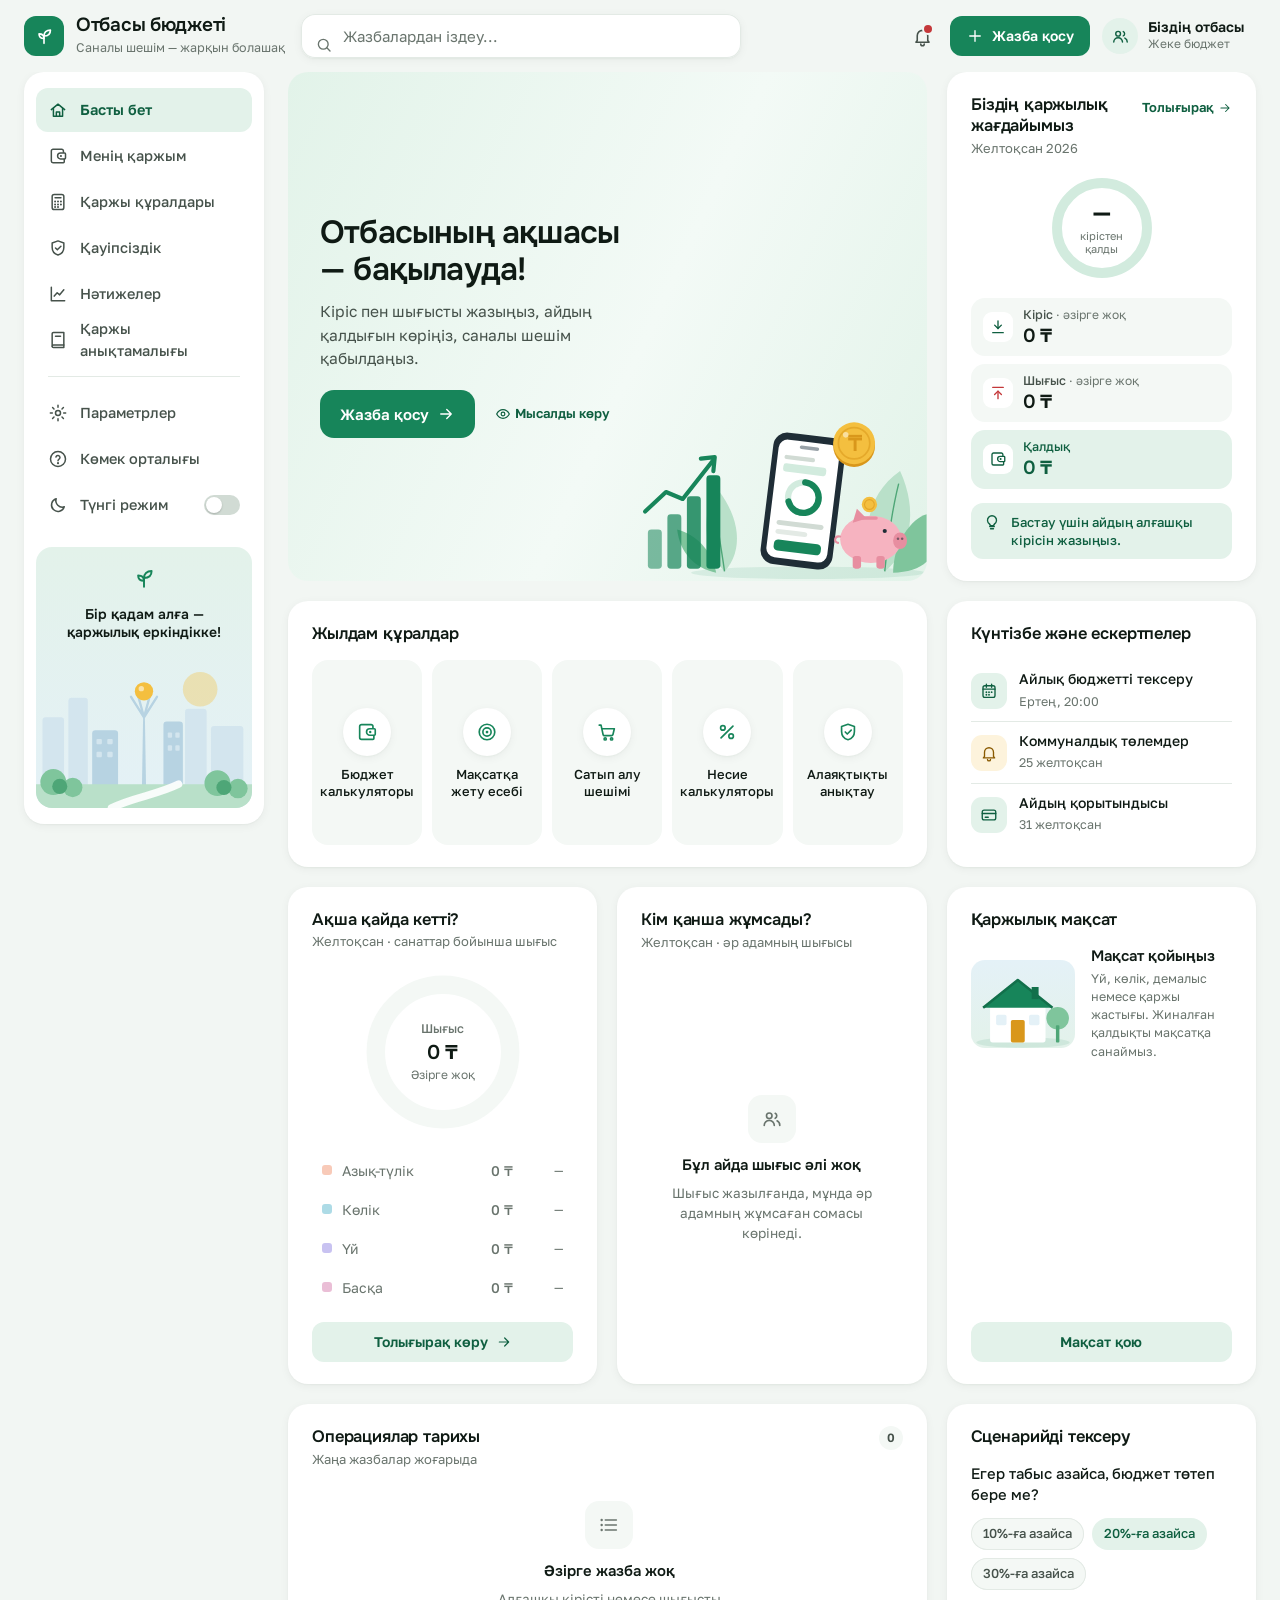
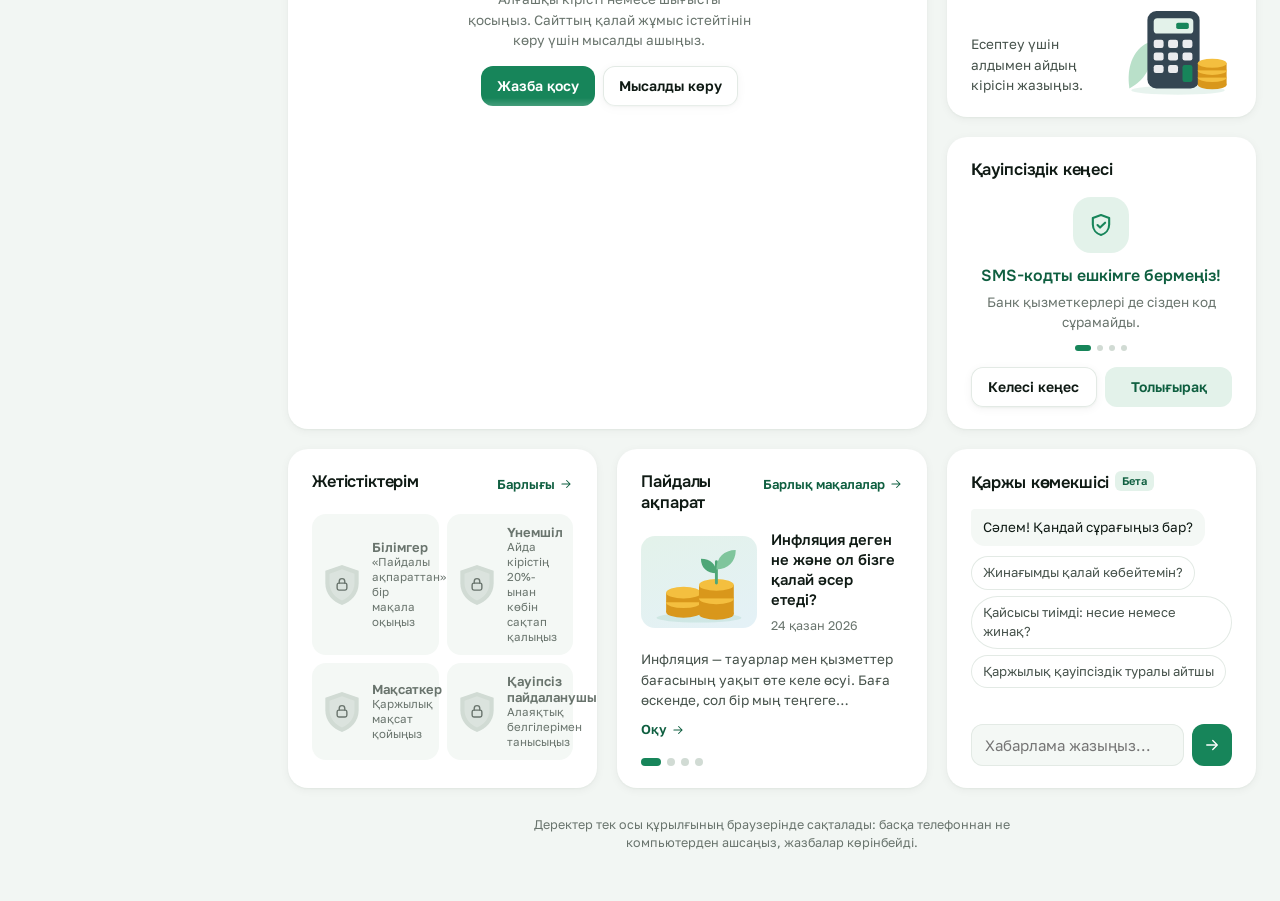
==== commit 0016de29: "Remove tax calculator from quick tools Client asked to drop it. Five tools now fill the row on deskt" ====
--- a/index.html
+++ b/index.html
@@ -406,7 +406,8 @@
 
 /* ---------- tools ---------- */
 .tools { display: grid; gap: 10px; grid-template-columns: repeat(3, minmax(0, 1fr)); flex: 1; align-content: stretch; }
-@media (min-width: 900px) { .tools { grid-template-columns: repeat(6, minmax(0, 1fr)); } }
+@media (min-width: 900px) { .tools { grid-template-columns: repeat(5, minmax(0, 1fr)); } }
+@media (max-width: 899px) { .tools { grid-template-columns: repeat(6, minmax(0, 1fr)); } .tool { grid-column: span 2; } .tool:nth-child(n+4) { grid-column: span 3; } }
 .tool {
   position: relative; display: flex; flex-direction: column; align-items: center; justify-content: center; gap: 10px; padding: 18px 8px 16px; border: 0; border-radius: 16px;
   background: var(--surface-2); cursor: pointer; text-align: center; font-size: 13px; font-weight: 500; line-height: 1.3; color: var(--ink);
@@ -1635,8 +1636,7 @@
     { id: 'goal', name: 'Мақсатқа жету есебі', icon: 'target' },
     { id: 'buy', name: 'Сатып алу шешімі', icon: 'cart' },
     { id: 'loan', name: 'Несие калькуляторы', icon: 'percent' },
-    { id: 'fraud', name: 'Алаяқтықты анықтау', icon: 'shield' },
-    { id: 'tax', name: 'Салық есептегіші', icon: 'calc', soon: true }
+    { id: 'fraud', name: 'Алаяқтықты анықтау', icon: 'shield' }
   ];
   function renderTools() {
     var box = $('tools');
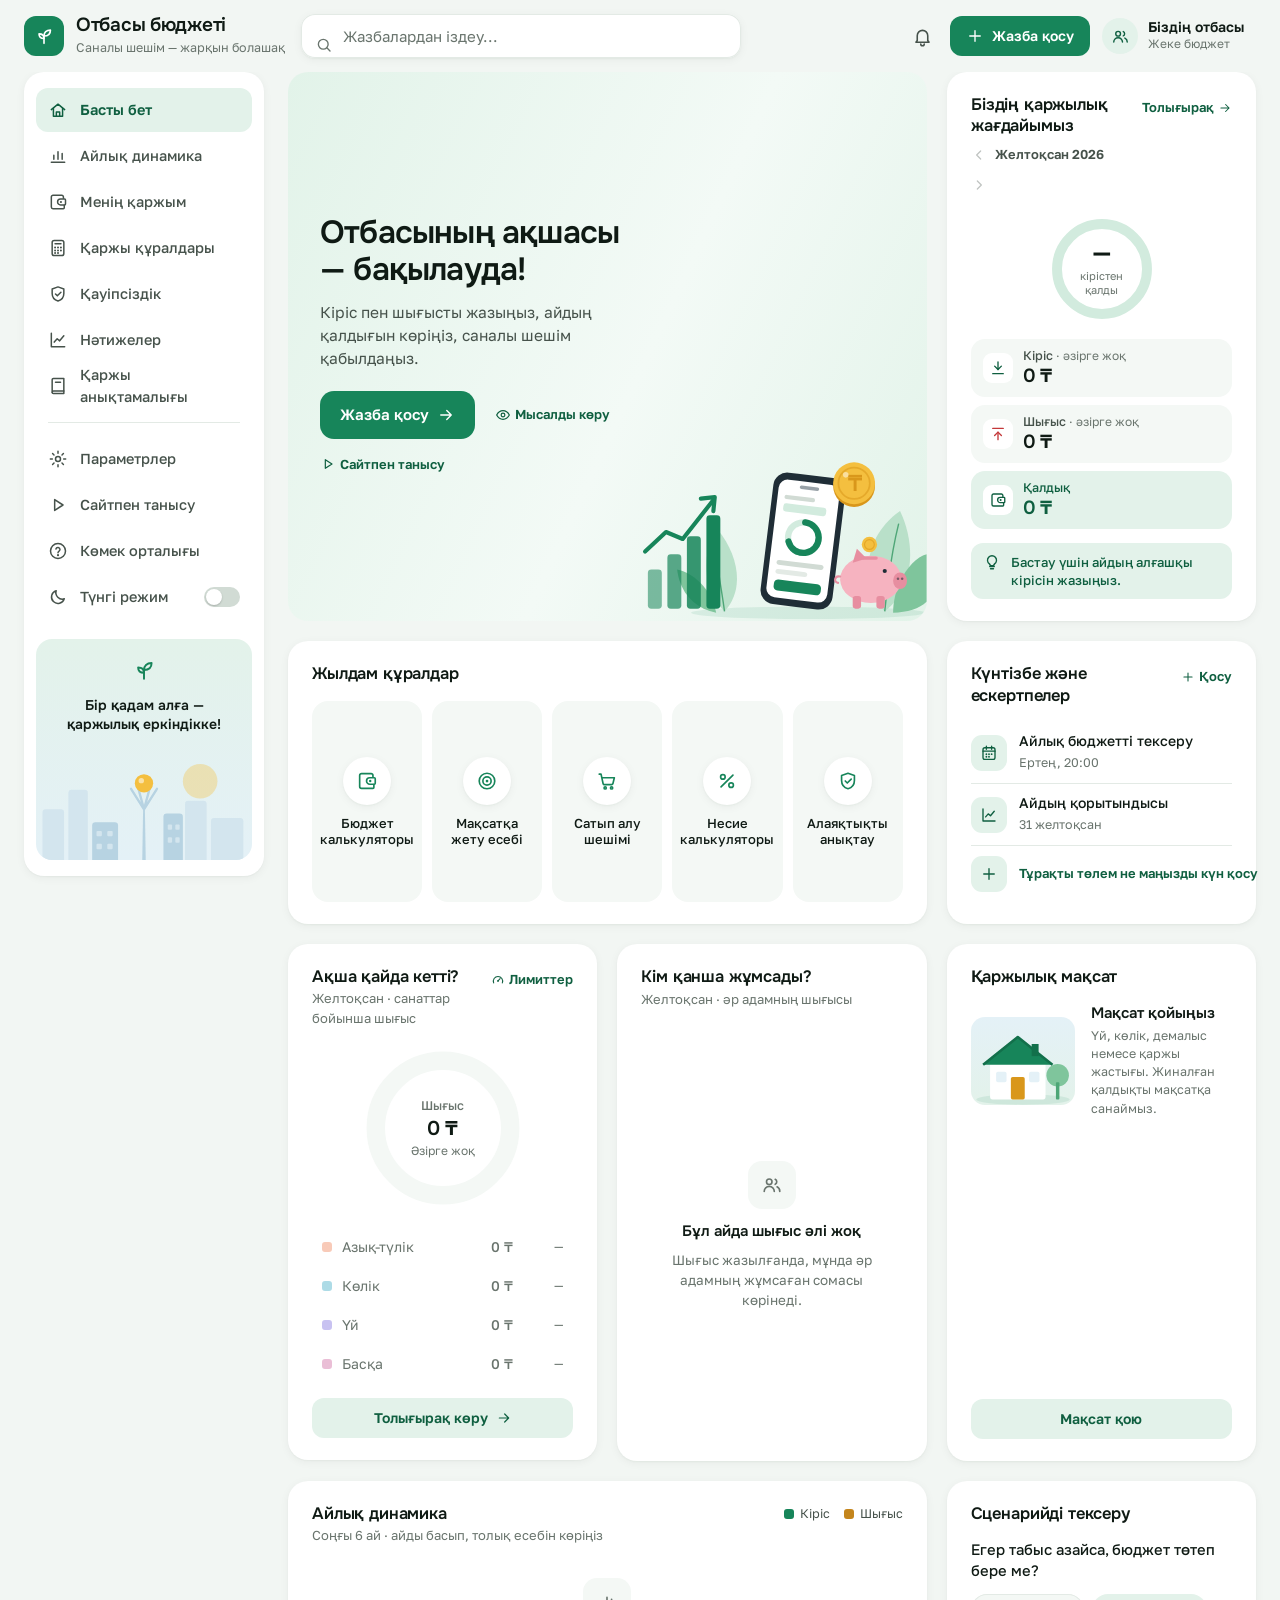
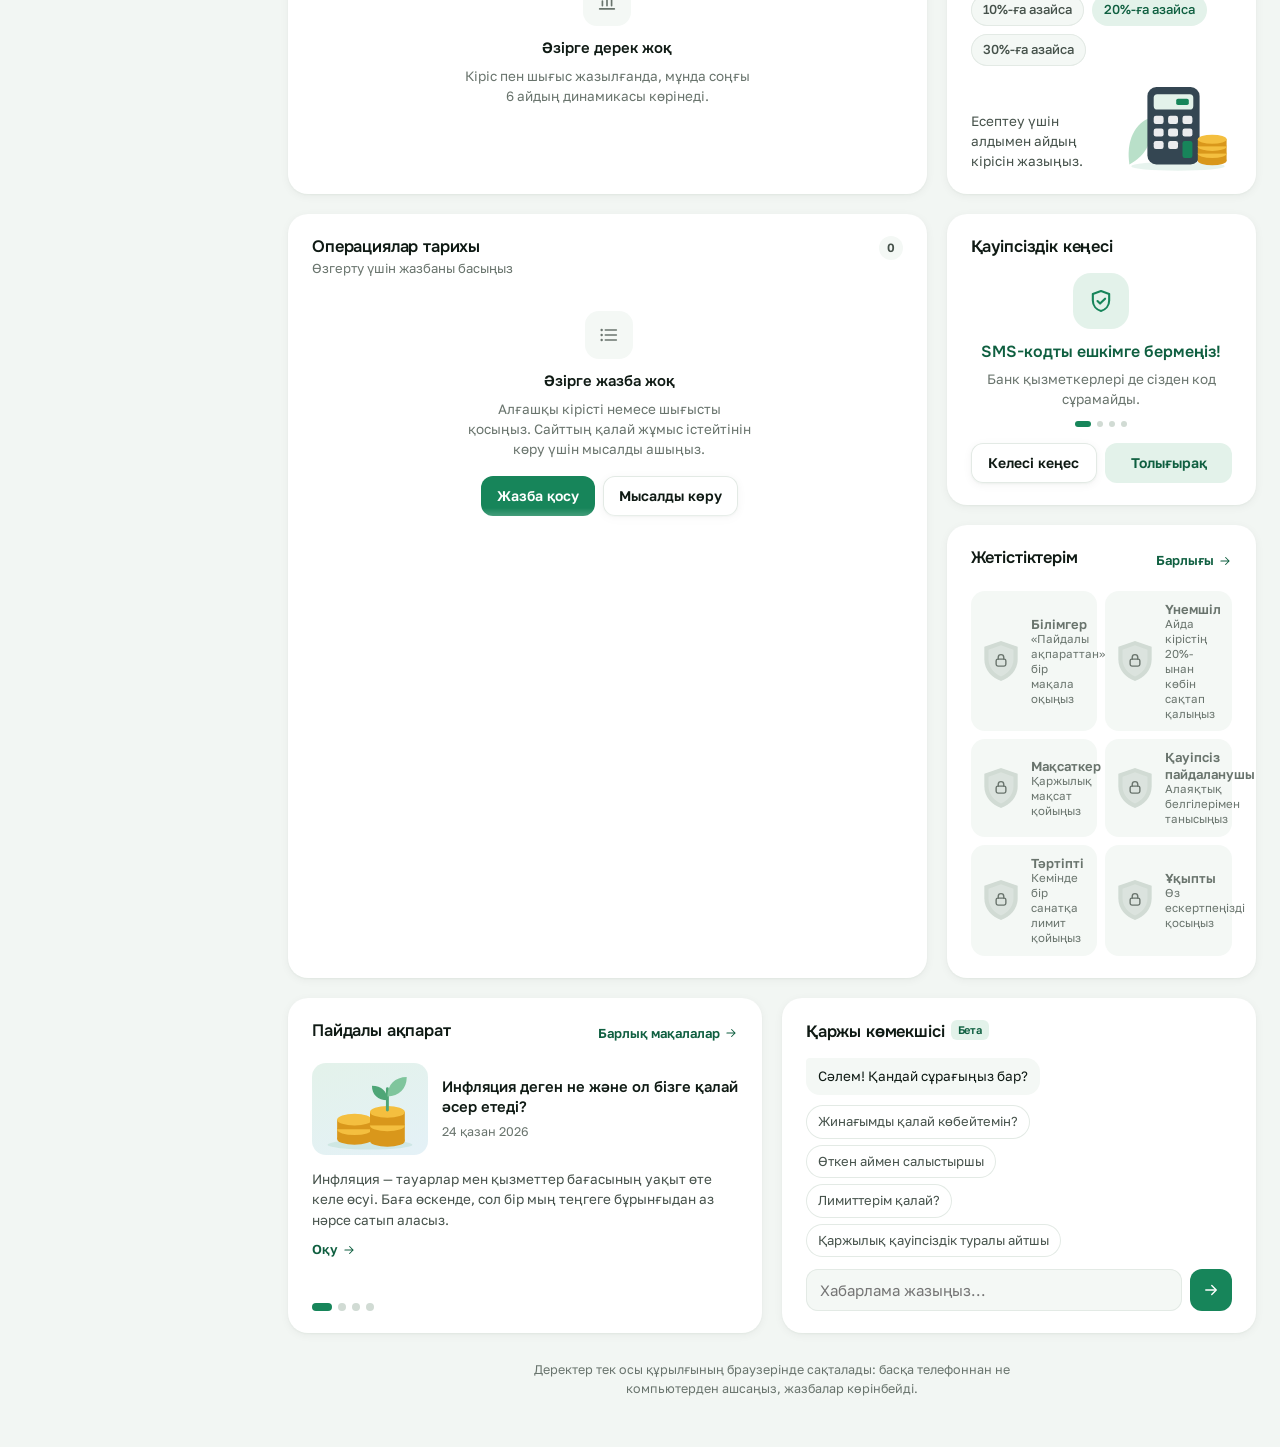
==== commit 37222fba: "Add month view, trend chart, limits, reminders, editing and demo tour - Month switcher on the status" ====
--- a/index.html
+++ b/index.html
@@ -14,720 +14,7 @@
 <script>
   try { var t = localStorage.getItem('otbasy-budget:v1:theme'); if (t === 'dark' || t === 'light') document.documentElement.setAttribute('data-theme', t); } catch (e) {}
 </script>
-<style>
-/* Layout: dashboard shell like the client's sample. Header (brand, search, actions) over a sidebar + 12-column card grid.
-   Phone: sticky balance bar with the add button, then summary, charts, people, history, then the rest. */
-:root {
-  --bg: #f2f6f3;
-  --surface: #ffffff;
-  --surface-2: #f4f8f5;
-  --line: #e3eae5;
-  --line-strong: #d1dbd4;
-  --ink: #0f1a14;
-  --ink-2: #46524b;
-  --ink-3: #69746d;
-  --accent: #17855a;
-  --accent-hover: #12704b;
-  --accent-soft: #e3f2ea;
-  --accent-soft-2: #d2ebde;
-  --accent-ink: #0f5f40;
-  --on-accent: #ffffff;
-  --pos-ink: #0f6b47;
-  --neg: #c4383a;
-  --neg-soft: #fbecec;
-  --on-neg: #ffffff;
-  --warn-soft: #fdf3dc;
-  --warn-ink: #8a5a00;
-  --c-food: #eb6834;
-  --c-transport: #1497b8;
-  --c-home: #6250d6;
-  --c-other: #c2458a;
-  --hero-a: #e2f3e9;
-  --hero-b: #f3faf6;
-  --ill-leaf: #b9e0c9;
-  --ill-leaf-2: #7fc59c;
-  --ill-leaf-3: #4ea677;
-  --ill-coin: #f4bf3f;
-  --ill-coin-d: #d9971b;
-  --ill-pink: #f6b3c0;
-  --ill-pink-d: #e78ea0;
-  --ill-dark: #1f2d36;
-  --ill-dark-2: #344652;
-  --ill-sky: #e4f1f7;
-  --ill-city: #b7d3e2;
-  --ill-city-2: #d3e5ee;
-  --ill-shadow: rgba(23, 133, 90, .10);
-  --shadow-1: 0 1px 2px rgba(15, 40, 27, .04), 0 2px 10px rgba(15, 40, 27, .05);
-  --shadow-2: 0 2px 6px rgba(15, 40, 27, .06), 0 12px 32px rgba(15, 40, 27, .10);
-  --shadow-3: 0 24px 64px rgba(10, 28, 18, .22);
-  --font-display: "Onest", "Golos Text", system-ui, -apple-system, "Segoe UI", Roboto, sans-serif;
-  --font-body: "Golos Text", system-ui, -apple-system, "Segoe UI", Roboto, sans-serif;
-  --r-md: 12px;
-  --r-lg: 16px;
-  --r-xl: 20px;
-  --top-h: 72px;
-}
-:root[data-theme="dark"] {
-  --bg: #0c110e;
-  --surface: #141b17;
-  --surface-2: #1a231e;
-  --line: #243029;
-  --line-strong: #2f3d35;
-  --ink: #e8eeea;
-  --ink-2: #b0bbb4;
-  --ink-3: #87938c;
-  --accent: #3dbb84;
-  --accent-hover: #55c895;
-  --accent-soft: #15301f;
-  --accent-soft-2: #1c3f2a;
-  --accent-ink: #7fdcb0;
-  --on-accent: #04130b;
-  --pos-ink: #6fd3a3;
-  --neg: #ef7b7b;
-  --neg-soft: #3a1d1e;
-  --on-neg: #1a0606;
-  --warn-soft: #33290f;
-  --warn-ink: #f0c56a;
-  --c-food: #e06a35;
-  --c-transport: #1c9abd;
-  --c-home: #7a6be2;
-  --c-other: #b43f7c;
-  --hero-a: #123122;
-  --hero-b: #0f1f17;
-  --ill-leaf: #1e4a33;
-  --ill-leaf-2: #2f7350;
-  --ill-leaf-3: #3f9467;
-  --ill-coin: #e5b03a;
-  --ill-coin-d: #b47d12;
-  --ill-pink: #d9909f;
-  --ill-pink-d: #c07083;
-  --ill-dark: #0a1116;
-  --ill-dark-2: #22323c;
-  --ill-sky: #13222a;
-  --ill-city: #2b4655;
-  --ill-city-2: #1e333f;
-  --ill-shadow: rgba(0, 0, 0, .35);
-  --shadow-1: 0 1px 2px rgba(0, 0, 0, .3), 0 0 0 1px rgba(255, 255, 255, .03);
-  --shadow-2: 0 4px 16px rgba(0, 0, 0, .45), 0 0 0 1px rgba(255, 255, 255, .04);
-  --shadow-3: 0 24px 64px rgba(0, 0, 0, .6);
-  color-scheme: dark;
-}
-
-*, *::before, *::after { box-sizing: border-box; }
-html { -webkit-text-size-adjust: 100%; }
-html.lock, html.lock body { overflow: hidden; }
-body {
-  margin: 0; background: var(--bg); color: var(--ink);
-  font: 400 15px/1.5 var(--font-body);
-  -webkit-font-smoothing: antialiased; -moz-osx-font-smoothing: grayscale;
-}
-body::before { content: ""; position: fixed; inset: 0 0 auto; height: env(safe-area-inset-top, 0px); z-index: 45; background: var(--bg); }
-button, input { font: inherit; color: inherit; }
-button { -webkit-tap-highlight-color: transparent; }
-h1, h2, h3 { margin: 0; font-family: var(--font-display); font-weight: 600; letter-spacing: -0.01em; text-wrap: balance; }
-p { margin: 0; }
-svg { flex: none; }
-[hidden] { display: none !important; }
-:focus-visible { outline: 2px solid var(--accent); outline-offset: 2px; }
-.sr-only { position: absolute; width: 1px; height: 1px; padding: 0; margin: -1px; overflow: hidden; clip: rect(0 0 0 0); white-space: nowrap; border: 0; }
-
-.app {
-  max-width: 1480px; margin: 0 auto;
-  padding-left: max(16px, env(safe-area-inset-left, 0px));
-  padding-right: max(16px, env(safe-area-inset-right, 0px));
-  padding-block: 0 40px;
-}
-@media (min-width: 720px) {
-  .app { padding-left: max(24px, env(safe-area-inset-left, 0px)); padding-right: max(24px, env(safe-area-inset-right, 0px)); padding-block: 0 48px; }
-}
-
-/* ---------- buttons ---------- */
-.btn {
-  display: inline-flex; align-items: center; justify-content: center; gap: 8px;
-  height: 40px; padding: 0 16px; border: 0; border-radius: var(--r-md);
-  font-size: 14px; font-weight: 600; line-height: 1; white-space: nowrap; cursor: pointer; text-decoration: none;
-  transition: background-color .15s, box-shadow .15s, transform .1s, color .15s;
-}
-.btn:active { transform: translateY(1px); }
-.btn-primary { background: var(--accent); color: var(--on-accent); }
-.btn-primary:hover { background: var(--accent-hover); }
-.btn-ghost { background: var(--surface); color: var(--ink); box-shadow: var(--shadow-1), inset 0 0 0 1px var(--line); }
-.btn-ghost:hover { background: var(--surface-2); }
-.btn-soft { background: var(--accent-soft); color: var(--accent-ink); }
-.btn-soft:hover { background: var(--accent-soft-2); }
-.btn-danger { background: var(--neg); color: var(--on-neg); }
-.btn-danger:hover { filter: brightness(.95); }
-.btn-lg { height: 48px; padding: 0 20px; font-size: 15px; border-radius: 14px; }
-.btn-block { width: 100%; }
-.btn[disabled] { opacity: .5; cursor: not-allowed; }
-.icon-btn {
-  position: relative; width: 40px; height: 40px; border: 0; border-radius: var(--r-md); flex: none;
-  display: grid; place-items: center; background: transparent; color: var(--ink-2); cursor: pointer;
-  transition: background-color .15s, color .15s;
-}
-.icon-btn:hover { background: var(--surface); color: var(--ink); }
-.link {
-  display: inline-flex; align-items: center; gap: 4px; padding: 4px 0; border: 0; background: none; cursor: pointer;
-  font-size: 13px; font-weight: 600; color: var(--accent-ink); white-space: nowrap; text-decoration: none;
-}
-.link:hover { text-decoration: underline; text-underline-offset: 3px; }
-
-/* ---------- top bar ---------- */
-.topbar { display: flex; align-items: center; gap: 12px; height: 64px; }
-@media (min-width: 720px) {
-  .topbar { position: sticky; top: env(safe-area-inset-top, 0px); z-index: 40; height: var(--top-h); gap: 16px; background: var(--bg); }
-}
-.brand { display: flex; align-items: center; gap: 12px; min-width: 0; color: inherit; text-decoration: none; }
-@media (min-width: 1280px) { .brand { min-width: 240px; flex: none; } }
-.logo { width: 40px; height: 40px; border-radius: 12px; flex: none; display: grid; place-items: center; background: var(--accent); color: var(--on-accent); }
-.brand-name { font: 600 19px/1.2 var(--font-display); letter-spacing: -0.015em; white-space: nowrap; }
-.brand-sub { display: block; font-size: 12.5px; color: var(--ink-3); margin-top: 2px; white-space: nowrap; }
-.menu-btn { margin-left: -8px; }
-@media (min-width: 1280px) { .menu-btn { display: none; } }
-.search { position: relative; flex: 1 1 auto; max-width: 440px; display: flex; align-items: center; }
-.search svg { position: absolute; left: 14px; color: var(--ink-3); pointer-events: none; }
-.search input {
-  width: 100%; height: 44px; padding: 0 14px 0 42px; border: 0; border-radius: 14px;
-  background: var(--surface); box-shadow: var(--shadow-1), inset 0 0 0 1px var(--line); font-size: 15px;
-}
-.search input::placeholder { color: var(--ink-3); }
-.search input:focus { outline: none; box-shadow: inset 0 0 0 2px var(--accent); }
-.top-actions { margin-left: auto; display: flex; align-items: center; gap: 8px; flex: none; }
-.bell-wrap { position: relative; }
-.bell-dot { position: absolute; top: 9px; right: 10px; width: 8px; height: 8px; border-radius: 50%; background: var(--neg); box-shadow: 0 0 0 2px var(--bg); }
-.family {
-  display: flex; align-items: center; gap: 10px; height: 44px; padding: 0 12px 0 4px; border: 0; border-radius: 999px;
-  background: transparent; cursor: pointer; text-align: left;
-}
-.family:hover { background: var(--surface); }
-.family-ava { width: 36px; height: 36px; border-radius: 50%; display: grid; place-items: center; background: var(--accent-soft); color: var(--accent-ink); }
-.family-name { display: block; font-size: 14px; font-weight: 600; line-height: 1.2; white-space: nowrap; }
-.family-sub { display: block; font-size: 12px; color: var(--ink-3); white-space: nowrap; }
-.demo-top { display: none; }
-@media (max-width: 1099px) { .family-text { display: none; } .family { padding: 0 4px; } }
-@media (max-width: 719px) {
-  .search, .add-top, .family, .bell-wrap { display: none; }
-  .brand-sub { display: none; }
-  .logo { width: 36px; height: 36px; border-radius: 10px; }
-  .brand { gap: 10px; }
-  .brand-name { font-size: 16px; }
-  .demo-top { display: inline-flex; height: 36px; padding: 0 12px; font-size: 13px; }
-}
-@media (max-width: 379px) { .demo-top svg { display: none; } .logo { display: none; } }
-
-.pop {
-  position: absolute; right: 0; top: calc(100% + 8px); z-index: 50; width: 320px; max-width: calc(100vw - 32px);
-  padding: 8px; border-radius: var(--r-lg); background: var(--surface); box-shadow: var(--shadow-3);
-}
-.pop h3 { font-size: 14px; padding: 8px 10px 4px; }
-
-/* ---------- shell ---------- */
-.shell { display: block; }
-@media (min-width: 1280px) { .shell { display: grid; grid-template-columns: 240px minmax(0, 1fr); gap: 24px; align-items: start; } }
-.main { min-width: 0; display: flex; flex-direction: column; gap: 16px; }
-@media (min-width: 720px) { .main { gap: 20px; } }
-
-/* ---------- sidebar ---------- */
-.sidebar {
-  background: var(--surface); border-radius: var(--r-xl); box-shadow: var(--shadow-1);
-  padding: 16px 12px; display: flex; flex-direction: column; gap: 4px;
-}
-@media (min-width: 1280px) {
-  .sidebar { position: sticky; top: calc(var(--top-h) + env(safe-area-inset-top, 0px)); max-height: calc(100dvh - var(--top-h) - 24px); overflow-y: auto; }
-}
-.sidebar .side-head { display: none; }
-.nav { list-style: none; margin: 0; padding: 0; display: flex; flex-direction: column; gap: 2px; }
-.nav-item {
-  width: 100%; display: flex; align-items: center; gap: 12px; height: 44px; padding: 0 12px; border: 0; border-radius: var(--r-md);
-  background: transparent; color: var(--ink-2); font-size: 14.5px; font-weight: 500; cursor: pointer; text-align: left;
-  transition: background-color .15s, color .15s;
-}
-.nav-item:hover { background: var(--surface-2); color: var(--ink); }
-.nav-item.is-active { background: var(--accent-soft); color: var(--accent-ink); font-weight: 600; }
-.nav-sep { height: 1px; background: var(--line); margin: 10px 12px; }
-.switch { margin-left: auto; width: 36px; height: 20px; border-radius: 999px; background: var(--line-strong); position: relative; transition: background-color .15s; flex: none; }
-.switch::after { content: ""; position: absolute; top: 2px; left: 2px; width: 16px; height: 16px; border-radius: 50%; background: var(--surface); box-shadow: 0 1px 2px rgba(0, 0, 0, .2); transition: transform .15s; }
-.nav-item[aria-checked="true"] .switch { background: var(--accent); }
-.nav-item[aria-checked="true"] .switch::after { transform: translateX(16px); }
-.promo {
-  margin-top: 16px; border-radius: var(--r-lg); overflow: hidden; text-align: center;
-  background: linear-gradient(180deg, var(--accent-soft) 0%, var(--ill-sky) 100%);
-}
-.promo-text { padding: 18px 14px 0; display: flex; flex-direction: column; align-items: center; gap: 8px; }
-.promo-text .sprout { color: var(--accent); }
-.promo-text strong { font: 600 14px/1.35 var(--font-display); color: var(--ink); }
-.promo svg.city { display: block; width: 100%; height: auto; margin-top: 4px; }
-
-@media (max-width: 1279px) {
-  .sidebar {
-    position: fixed; top: 0; bottom: 0; left: 0; z-index: 70; width: min(300px, 86vw); border-radius: 0 24px 24px 0; overflow-y: auto;
-    padding-top: calc(16px + env(safe-area-inset-top, 0px)); padding-bottom: calc(16px + env(safe-area-inset-bottom, 0px));
-    padding-left: max(12px, env(safe-area-inset-left, 0px));
-    transform: translateX(-105%); visibility: hidden; box-shadow: var(--shadow-3);
-    transition: transform .3s cubic-bezier(.2, .8, .2, 1), visibility 0s linear .3s;
-  }
-  .sidebar.open { transform: none; visibility: visible; transition: transform .3s cubic-bezier(.2, .8, .2, 1), visibility 0s; }
-  .sidebar .side-head { display: flex; align-items: center; justify-content: space-between; padding: 0 4px 12px 12px; }
-  .sidebar .side-head strong { font: 600 16px var(--font-display); }
-}
-
-/* ---------- demo banner ---------- */
-.demo-banner {
-  display: flex; align-items: center; justify-content: space-between; flex-wrap: wrap; gap: 12px 16px;
-  padding: 12px 12px 12px 16px; border-radius: var(--r-lg); background: var(--ink); color: var(--surface);
-}
-.demo-banner .db-text { display: flex; align-items: center; gap: 12px; min-width: 0; flex: 1 1 260px; }
-.demo-banner .db-ico { width: 32px; height: 32px; border-radius: 10px; flex: none; display: grid; place-items: center; background: color-mix(in srgb, var(--surface) 14%, transparent); }
-.demo-banner strong { display: block; font: 600 15px/1.3 var(--font-display); }
-.demo-banner span.db-sub { display: block; font-size: 13px; opacity: .78; }
-@media (max-width: 719px) {
-  .demo-banner { flex-wrap: nowrap; padding: 10px 10px 10px 12px; }
-  .demo-banner .db-text { flex: 1 1 auto; gap: 10px; }
-  .demo-banner span.db-sub { display: none; }
-  .demo-banner strong { font-size: 14px; }
-  .demo-banner .btn { height: 36px; padding: 0 12px; font-size: 13px; }
-}
-@media (max-width: 379px) { .demo-banner .db-ico { display: none; } }
-
-/* ---------- phone balance bar ---------- */
-.mbar {
-  position: sticky; top: calc(env(safe-area-inset-top, 0px) + 8px); z-index: 20; isolation: isolate;
-  display: flex; align-items: center; justify-content: space-between; gap: 12px;
-  padding: 10px 10px 10px 16px; border-radius: var(--r-xl);
-}
-.mbar::after { content: ""; position: absolute; z-index: -1; inset: 0; border-radius: inherit; background: var(--surface); box-shadow: var(--shadow-2); }
-.mbar::before {
-  content: ""; position: absolute; z-index: -2; top: -8px; bottom: -8px;
-  left: calc(-1 * max(16px, env(safe-area-inset-left, 0px))); right: calc(-1 * max(16px, env(safe-area-inset-right, 0px)));
-  background: var(--bg);
-}
-.mbar-info { display: flex; flex-direction: column; min-width: 0; }
-.mbar-label { display: flex; align-items: center; gap: 6px; font-size: 12px; font-weight: 500; color: var(--ink-3); white-space: nowrap; }
-.mbar-value { font: 600 24px/1.15 var(--font-display); letter-spacing: -0.02em; white-space: nowrap; color: var(--accent-ink); }
-.mbar-value.is-neg { color: var(--neg); }
-.mbar-value.is-long { font-size: 20px; }
-.pill-demo { display: inline-flex; align-items: center; height: 18px; padding: 0 6px; border-radius: 6px; background: var(--ink); color: var(--surface); font-size: 11px; font-weight: 600; }
-.mbar .btn { height: 44px; padding: 0 14px; }
-@media (min-width: 720px) { .mbar { display: none; } }
-
-/* ---------- cards + grid ---------- */
-.card {
-  background: var(--surface); border-radius: var(--r-xl); box-shadow: var(--shadow-1);
-  padding: 20px; min-width: 0; display: flex; flex-direction: column;
-  scroll-margin-top: calc(var(--top-h) + 16px);
-}
-@media (min-width: 720px) { .card { padding: 22px 24px; } }
-@media (max-width: 719px) { .card { padding: 18px 16px; scroll-margin-top: 84px; } }
-.card-head { display: flex; align-items: flex-start; justify-content: space-between; gap: 12px; margin-bottom: 16px; }
-.card-title { font-size: 16.5px; line-height: 1.3; }
-.card-sub { font-size: 13px; color: var(--ink-3); margin-top: 2px; }
-.badge-beta { display: inline-flex; align-items: center; height: 20px; padding: 0 7px; margin-left: 6px; border-radius: 6px; background: var(--accent-soft); color: var(--accent-ink); font: 600 11px/1 var(--font-body); vertical-align: 2px; }
-.count-pill {
-  flex: none; height: 24px; min-width: 24px; padding: 0 8px; border-radius: 999px;
-  display: inline-grid; place-items: center; background: var(--surface-2); color: var(--ink-2);
-  font-size: 12px; font-weight: 600; font-variant-numeric: tabular-nums;
-}
-.card-foot { margin-top: auto; padding-top: 16px; }
-.muted { color: var(--ink-3); }
-
-.grid { display: grid; gap: 16px; grid-template-columns: minmax(0, 1fr); }
-.grid > * { min-width: 0; }
-@media (max-width: 719px) {
-  .grid > .c-hero { display: none; }
-  .c-status { order: 1; } .c-cat { order: 2; } .c-mem { order: 3; } .c-hist { order: 4; }
-  .c-goal { order: 5; } .c-scen { order: 6; } .c-cal { order: 7; } .c-tools { order: 8; }
-  .c-safe { order: 9; } .c-ach { order: 10; } .c-info { order: 11; } .c-ai { order: 12; }
-}
-@media (min-width: 720px) {
-  .grid { grid-template-columns: repeat(12, minmax(0, 1fr)); gap: 20px; }
-  .c-hero { grid-column: span 12; order: 1; }
-  .c-status { grid-column: span 6; order: 2; } .c-cal { grid-column: span 6; order: 3; }
-  .c-cat { grid-column: span 6; order: 4; } .c-mem { grid-column: span 6; order: 5; }
-  .c-hist { grid-column: span 12; order: 6; }
-  .c-goal { grid-column: span 6; order: 7; } .c-scen { grid-column: span 6; order: 8; }
-  .c-tools { grid-column: span 12; order: 9; }
-  .c-safe { grid-column: span 6; order: 10; } .c-ach { grid-column: span 6; order: 11; }
-  .c-info { grid-column: span 6; order: 12; } .c-ai { grid-column: span 6; order: 13; }
-}
-@media (min-width: 1280px) {
-  .grid > * { order: 0 !important; }
-  .c-hero { grid-column: span 8; } .c-status { grid-column: span 4; }
-  .c-tools { grid-column: span 8; } .c-cal { grid-column: span 4; }
-  .c-cat, .c-mem, .c-goal { grid-column: span 4; }
-  .c-hist { grid-column: span 8; grid-row: span 2; }
-  .c-scen, .c-safe { grid-column: span 4; }
-  .c-ach, .c-info, .c-ai { grid-column: span 4; }
-}
-
-/* ---------- hero ---------- */
-.grid > .c-hero {
-  position: relative; overflow: hidden; padding: 0; flex-direction: row; align-items: stretch;
-  background: linear-gradient(115deg, var(--hero-a) 0%, var(--hero-b) 55%, var(--hero-a) 100%); box-shadow: none;
-}
-.hero-text { position: relative; z-index: 1; flex: 1 1 52%; padding: 32px 0 32px 32px; display: flex; flex-direction: column; justify-content: center; gap: 12px; }
-.hero-text h2 { font-size: clamp(26px, 2.5vw, 34px); line-height: 1.15; letter-spacing: -0.025em; max-width: 17ch; }
-.hero-text p { font-size: 15.5px; color: var(--ink-2); max-width: 36ch; }
-.hero-actions { display: flex; align-items: center; flex-wrap: wrap; gap: 12px 20px; margin-top: 8px; }
-.hero-art { flex: 1 1 48%; min-width: 0; display: flex; align-items: flex-end; justify-content: flex-end; }
-.hero-art svg { width: 100%; max-width: 460px; height: auto; display: block; }
-@media (max-width: 899px) { .hero-text { padding: 24px 0 24px 24px; } .hero-text h2 { font-size: 26px; } }
-
-/* ---------- status ---------- */
-.c-status { container: status / inline-size; }
-.status-body { display: grid; gap: 16px; align-items: center; grid-template-columns: minmax(0, 1fr); }
-@container status (min-width: 290px) { .status-body { grid-template-columns: 108px minmax(0, 1fr); gap: 16px; } }
-.ring { position: relative; width: 108px; height: 108px; justify-self: center; }
-.ring svg { width: 100%; height: 100%; display: block; transform: rotate(-90deg); }
-.ring-center { position: absolute; inset: 0; display: flex; flex-direction: column; align-items: center; justify-content: center; text-align: center; padding: 16px; }
-.ring-val { font: 700 24px/1 var(--font-display); letter-spacing: -0.02em; }
-.ring-val.is-neg { color: var(--neg); }
-.ring-lbl { font-size: 11px; line-height: 1.25; color: var(--ink-3); margin-top: 4px; }
-#ringArc { transition: stroke-dashoffset .5s cubic-bezier(.2, .8, .2, 1), stroke .2s; }
-.tiles { display: flex; flex-direction: column; gap: 8px; min-width: 0; }
-.tile { display: grid; grid-template-columns: 30px minmax(0, 1fr); grid-template-areas: "ico lbl" "ico val"; align-items: center; column-gap: 10px; row-gap: 1px; padding: 9px 12px; border-radius: 14px; background: var(--surface-2); }
-.tile > .tile-ico { grid-area: ico; }
-.tile > .tile-label { grid-area: lbl; }
-.tile > .tile-val { grid-area: val; }
-.tile-ico { width: 30px; height: 30px; border-radius: 9px; display: grid; place-items: center; background: var(--surface); color: var(--ink-2); }
-.tile-ico.inc { color: var(--accent-ink); }
-.tile-ico.exp { color: var(--neg); }
-.tile-label { font-size: 12.5px; font-weight: 500; color: var(--ink-2); line-height: 1.3; min-width: 0; }
-.tile-label small { font-size: 12px; font-weight: 400; color: var(--ink-3); white-space: nowrap; }
-.tile-label small:not(:empty)::before { content: "· "; }
-.tile-val { font: 600 19px/1.2 var(--font-display); letter-spacing: -0.02em; white-space: nowrap; }
-.tile-val.is-long { font-size: 17px; }
-.tile-bal { background: var(--accent-soft); }
-.tile-bal .tile-label, .tile-bal .tile-val, .tile-bal .tile-ico, .tile-bal .tile-label small { color: var(--accent-ink); }
-.tile-bal.is-neg { background: var(--neg-soft); }
-.tile-bal.is-neg .tile-label, .tile-bal.is-neg .tile-val, .tile-bal.is-neg .tile-ico, .tile-bal.is-neg .tile-label small { color: var(--neg); }
-.hint { margin-top: 14px; display: flex; align-items: flex-start; gap: 10px; padding: 10px 12px; border-radius: 12px; background: var(--accent-soft); color: var(--accent-ink); font-size: 13px; font-weight: 500; line-height: 1.4; }
-.hint.is-warn { background: var(--warn-soft); color: var(--warn-ink); }
-.hint.is-bad { background: var(--neg-soft); color: var(--neg); }
-
-/* ---------- tools ---------- */
-.tools { display: grid; gap: 10px; grid-template-columns: repeat(3, minmax(0, 1fr)); flex: 1; align-content: stretch; }
-@media (min-width: 900px) { .tools { grid-template-columns: repeat(5, minmax(0, 1fr)); } }
-@media (max-width: 899px) { .tools { grid-template-columns: repeat(6, minmax(0, 1fr)); } .tool { grid-column: span 2; } .tool:nth-child(n+4) { grid-column: span 3; } }
-.tool {
-  position: relative; display: flex; flex-direction: column; align-items: center; justify-content: center; gap: 10px; padding: 18px 8px 16px; border: 0; border-radius: 16px;
-  background: var(--surface-2); cursor: pointer; text-align: center; font-size: 13px; font-weight: 500; line-height: 1.3; color: var(--ink);
-  transition: background-color .15s, transform .15s, box-shadow .15s;
-}
-.tool:hover { background: var(--surface); box-shadow: var(--shadow-2); transform: translateY(-2px); }
-.tool-ico { width: 48px; height: 48px; border-radius: 50%; display: grid; place-items: center; background: var(--surface); color: var(--accent); box-shadow: var(--shadow-1); }
-.tool:hover .tool-ico { background: var(--accent-soft); }
-.soon { position: absolute; top: 8px; right: 8px; height: 18px; padding: 0 6px; border-radius: 6px; background: var(--warn-soft); color: var(--warn-ink); font-size: 10.5px; font-weight: 600; display: inline-flex; align-items: center; }
-
-/* ---------- reminders ---------- */
-.rem { list-style: none; margin: 0; padding: 0; display: flex; flex-direction: column; }
-.rem li { display: grid; grid-template-columns: 36px minmax(0, 1fr); gap: 12px; align-items: center; padding: 10px 0; }
-.rem li + li { border-top: 1px solid var(--line); }
-.rem-ico { width: 36px; height: 36px; border-radius: 11px; display: grid; place-items: center; background: var(--accent-soft); color: var(--accent-ink); }
-.rem-ico.warn { background: var(--warn-soft); color: var(--warn-ink); }
-.rem-title { display: block; font-size: 14px; font-weight: 500; line-height: 1.3; }
-.rem-when { font-size: 12.5px; color: var(--ink-3); }
-
-/* ---------- donut ---------- */
-.c-cat { container: cat / inline-size; }
-.donut-wrap { display: grid; gap: 16px; justify-items: center; }
-@container cat (min-width: 470px) { .donut-wrap { grid-template-columns: 168px minmax(0, 1fr); align-items: center; justify-items: stretch; gap: 24px; } }
-.donut { position: relative; width: 168px; height: 168px; }
-.donut svg { display: block; width: 100%; height: 100%; overflow: visible; }
-.donut-center { position: absolute; inset: 0; padding: 30px; pointer-events: none; display: flex; flex-direction: column; align-items: center; justify-content: center; text-align: center; }
-.dc-label { font-size: 12.5px; font-weight: 500; color: var(--ink-3); max-width: 100%; }
-.dc-value { font: 600 20px/1.15 var(--font-display); letter-spacing: -0.02em; white-space: nowrap; margin: 2px 0; }
-.dc-value.is-long { font-size: 16px; }
-.dc-sub { font-size: 12px; color: var(--ink-3); }
-.seg-path { transition: opacity .15s; cursor: pointer; }
-.donut.has-active .seg-path:not(.is-on) { opacity: .25; }
-.legend { list-style: none; margin: 0; padding: 0; width: 100%; display: flex; flex-direction: column; gap: 2px; }
-.leg {
-  width: 100%; display: grid; grid-template-columns: 10px minmax(0, 1fr) auto 40px; align-items: center; gap: 10px;
-  padding: 8px 10px; border: 0; border-radius: 10px; background: transparent; cursor: pointer; text-align: left; font-size: 14px; color: var(--ink);
-  transition: background-color .15s;
-}
-.leg:hover, .leg.is-on { background: var(--surface-2); }
-.leg .sw { width: 10px; height: 10px; border-radius: 3px; background: var(--c); }
-.leg-val { font-weight: 600; font-variant-numeric: tabular-nums; white-space: nowrap; }
-.leg-pct { font-size: 13px; color: var(--ink-3); text-align: right; font-variant-numeric: tabular-nums; }
-.leg.is-zero { color: var(--ink-3); }
-.leg.is-zero .leg-val { font-weight: 500; }
-.leg.is-zero .sw { opacity: .35; }
-
-/* ---------- members ---------- */
-.mems { list-style: none; margin: 0; padding: 0; display: flex; flex-direction: column; gap: 18px; }
-.mem { display: flex; flex-direction: column; gap: 8px; }
-.mem-top { display: grid; grid-template-columns: 34px minmax(0, 1fr) auto; align-items: center; gap: 12px; }
-.ava { width: 34px; height: 34px; border-radius: 50%; display: grid; place-items: center; background: var(--surface-2); box-shadow: inset 0 0 0 1px var(--line); font: 600 14px/1 var(--font-display); color: var(--ink-2); }
-.mem-name { font-weight: 500; overflow-wrap: anywhere; }
-.mem-name small { display: block; font-size: 12.5px; font-weight: 400; color: var(--ink-3); }
-.mem-val { font: 600 16px/1.2 var(--font-display); font-variant-numeric: tabular-nums; white-space: nowrap; }
-.mem-bar-row { display: grid; grid-template-columns: minmax(0, 1fr) 40px; align-items: center; gap: 12px; padding-left: 46px; }
-.bar { height: 10px; border-radius: 0 5px 5px 0; background: var(--surface-2); box-shadow: inset 0 0 0 1px var(--line); overflow: hidden; }
-.bar > span { display: block; height: 100%; min-width: 4px; border-radius: 0 4px 4px 0; background: var(--accent); transition: width .4s cubic-bezier(.2, .8, .2, 1); }
-.mem-pct { font-size: 12.5px; color: var(--ink-3); text-align: right; font-variant-numeric: tabular-nums; }
-.fill { display: flex; flex-direction: column; flex: 1; }
-
-/* ---------- goal ---------- */
-.goal { display: grid; grid-template-columns: 104px minmax(0, 1fr); gap: 16px; align-items: center; }
-.goal-art { width: 104px; height: 88px; border-radius: 14px; background: linear-gradient(180deg, var(--ill-sky), var(--accent-soft)); display: grid; place-items: end center; overflow: hidden; }
-.goal-art svg { width: 100%; height: auto; display: block; }
-.goal-name { font: 600 15px/1.3 var(--font-display); overflow-wrap: anywhere; }
-.goal-target { font: 700 22px/1.2 var(--font-display); letter-spacing: -0.02em; margin: 2px 0 10px; white-space: nowrap; }
-.prog-row { display: grid; grid-template-columns: minmax(0, 1fr) auto; gap: 10px; align-items: center; }
-.prog { height: 8px; border-radius: 4px; background: var(--accent-soft-2); overflow: hidden; }
-.prog > span { display: block; height: 100%; border-radius: 4px; background: var(--accent); transition: width .5s cubic-bezier(.2, .8, .2, 1); }
-.prog-pct { font-size: 13px; font-weight: 600; font-variant-numeric: tabular-nums; }
-.goal-meta { font-size: 12.5px; color: var(--ink-3); margin-top: 8px; line-height: 1.45; }
-.goal-stats { display: grid; grid-template-columns: 1fr 1fr; gap: 8px; margin-top: 16px; }
-.goal-stats div { padding: 10px 12px; border-radius: 12px; background: var(--surface-2); min-width: 0; }
-.goal-stats span { display: block; font-size: 12px; color: var(--ink-3); }
-.goal-stats b { display: block; font: 600 15px/1.3 var(--font-display); white-space: nowrap; }
-.goal-form { display: flex; flex-direction: column; gap: 10px; }
-.goal-form .row2 { display: grid; grid-template-columns: 1fr 1fr; gap: 8px; }
-
-/* ---------- scenario ---------- */
-.scen-q { font: 500 15px/1.4 var(--font-display); color: var(--ink); max-width: 30ch; }
-.scen-chips { margin: 12px 0; }
-.scen-body { display: grid; grid-template-columns: minmax(0, 1fr) 108px; gap: 12px; align-items: end; margin-top: auto; }
-.scen-out { font-size: 13.5px; line-height: 1.5; color: var(--ink-2); }
-.scen-out strong { color: var(--ink); font-weight: 600; }
-.scen-out .big { display: block; font: 700 20px/1.2 var(--font-display); letter-spacing: -0.02em; margin: 2px 0 4px; white-space: nowrap; }
-.scen-out .big.is-neg { color: var(--neg); }
-.scen-out .big.is-pos { color: var(--pos-ink); }
-.scen-art svg { width: 108px; height: auto; display: block; }
-
-/* ---------- safety ---------- */
-.c-safe { text-align: center; align-items: center; }
-.c-safe .card-head { align-self: stretch; text-align: left; }
-.safe-ico { width: 56px; height: 56px; border-radius: 18px; display: grid; place-items: center; background: var(--accent-soft); color: var(--accent); margin-bottom: 12px; }
-.safe-title { font: 600 16px/1.35 var(--font-display); color: var(--accent-ink); max-width: 24ch; }
-.safe-text { font-size: 13.5px; color: var(--ink-3); margin-top: 6px; max-width: 32ch; }
-.safe-dots { display: flex; gap: 6px; justify-content: center; margin-top: 12px; }
-.safe-dots i { width: 6px; height: 6px; border-radius: 3px; background: var(--line-strong); transition: width .2s; }
-.safe-dots i.on { background: var(--accent); width: 16px; }
-.c-safe .card-foot { align-self: stretch; display: grid; grid-template-columns: 1fr 1fr; gap: 8px; }
-
-/* ---------- achievements ---------- */
-.badges { display: grid; grid-template-columns: repeat(2, minmax(0, 1fr)); gap: 8px; flex: 1; align-content: start; }
-.badge { display: grid; grid-template-columns: 40px minmax(0, 1fr); grid-template-areas: "ico name" "ico st"; column-gap: 10px; align-items: center; padding: 10px; border-radius: 14px; background: var(--surface-2); font-size: 13px; font-weight: 600; line-height: 1.25; }
-.badge > :first-child { grid-area: ico; }
-.badge > .badge-name { grid-area: name; align-self: end; }
-.badge > .badge-state { grid-area: st; align-self: start; }
-.badge svg.shield { width: 40px; height: 44px; display: block; }
-.badge.is-locked { color: var(--ink-3); }
-.badge-state { font-size: 11.5px; font-weight: 400; color: var(--ink-3); line-height: 1.3; }
-.badge:not(.is-locked) .badge-state { color: var(--accent-ink); }
-
-/* ---------- info ---------- */
-.article { display: grid; grid-template-columns: 116px minmax(0, 1fr); gap: 14px; align-items: center; padding: 0; border: 0; background: none; text-align: left; cursor: pointer; color: inherit; width: 100%; }
-.article-art { width: 116px; height: 92px; border-radius: 14px; overflow: hidden; background: linear-gradient(160deg, var(--accent-soft), var(--ill-sky)); display: grid; place-items: center; }
-.article-art svg { width: 100%; height: 100%; display: block; }
-.article-title { display: block; font: 600 15px/1.35 var(--font-display); }
-.article:hover .article-title { color: var(--accent-ink); }
-.article-date { display: block; font-size: 12.5px; color: var(--ink-3); margin-top: 6px; }
-.article-ex { font-size: 13.5px; line-height: 1.5; color: var(--ink-2); margin-top: 14px; display: -webkit-box; -webkit-line-clamp: 3; -webkit-box-orient: vertical; overflow: hidden; }
-.article-more { margin-top: 6px; }
-.dots { display: flex; gap: 6px; margin-top: auto; padding-top: 14px; }
-.dots button { width: 8px; height: 8px; padding: 0; border: 0; border-radius: 4px; background: var(--line-strong); cursor: pointer; transition: width .2s, background-color .2s; }
-.dots button.on { width: 20px; background: var(--accent); }
-
-/* ---------- assistant ---------- */
-.chat { display: flex; flex-direction: column; gap: 8px; max-height: 220px; overflow-y: auto; padding-right: 2px; }
-.msg { max-width: 92%; padding: 9px 12px; border-radius: 14px; font-size: 13.5px; line-height: 1.45; white-space: pre-line; }
-.msg.bot { align-self: flex-start; background: var(--surface-2); border-top-left-radius: 4px; }
-.msg.me { align-self: flex-end; background: var(--accent); color: var(--on-accent); border-top-right-radius: 4px; }
-.msg.typing { color: var(--ink-3); }
-.sugs { display: flex; flex-direction: column; align-items: flex-start; gap: 6px; margin-top: 10px; }
-.sug { padding: 7px 12px; border: 0; border-radius: 999px; background: var(--surface); box-shadow: inset 0 0 0 1px var(--line); font-size: 13px; color: var(--ink-2); cursor: pointer; text-align: left; }
-.sug:hover { box-shadow: inset 0 0 0 1px var(--accent); color: var(--accent-ink); }
-.chat-form { display: flex; gap: 8px; margin-top: auto; padding-top: 12px; }
-.chat-form input { flex: 1 1 auto; min-width: 0; height: 42px; padding: 0 14px; border: 0; border-radius: 12px; background: var(--surface-2); box-shadow: inset 0 0 0 1px var(--line); font-size: 15px; }
-.chat-form input:focus { outline: none; background: var(--surface); box-shadow: inset 0 0 0 2px var(--accent); }
-.chat-form .btn { width: 42px; height: 42px; padding: 0; }
-
-/* ---------- history ---------- */
-.hist-tools { display: flex; align-items: center; gap: 8px; flex-wrap: wrap; }
-.hist-tools:empty { display: none; }
-.hist-search { position: relative; flex: 1 1 200px; display: none; margin-bottom: 8px; }
-.hist-search .ico { position: absolute; left: 12px; top: 50%; transform: translateY(-50%); color: var(--ink-3); pointer-events: none; display: grid; }
-.hist-search input { width: 100%; height: 40px; padding: 0 12px 0 38px; border: 0; border-radius: 12px; background: var(--surface-2); box-shadow: inset 0 0 0 1px var(--line); font-size: 15px; }
-.hist-search input:focus { outline: none; background: var(--surface); box-shadow: inset 0 0 0 2px var(--accent); }
-@media (max-width: 719px) { .hist-search { display: block; } }
-.filter-pill { display: inline-flex; align-items: center; gap: 6px; height: 30px; padding: 0 6px 0 12px; margin-bottom: 8px; border-radius: 999px; background: var(--accent-soft); color: var(--accent-ink); font-size: 13px; font-weight: 500; }
-.filter-pill button { width: 22px; height: 22px; border: 0; border-radius: 50%; background: transparent; color: inherit; cursor: pointer; display: grid; place-items: center; }
-.filter-pill button:hover { background: var(--accent-soft-2); }
-@media (min-width: 1280px) {
-  .hist-scroll { max-height: 540px; overflow-y: auto; margin-right: -12px; padding-right: 8px; padding-bottom: 24px;
-    -webkit-mask-image: linear-gradient(to bottom, #000 calc(100% - 40px), transparent); mask-image: linear-gradient(to bottom, #000 calc(100% - 40px), transparent); }
-}
-.hgroup + .hgroup { margin-top: 12px; }
-.hgroup-head { display: flex; align-items: center; justify-content: space-between; gap: 12px; padding: 8px 10px; font-size: 12px; font-weight: 600; letter-spacing: .05em; text-transform: uppercase; color: var(--ink-3); }
-.ops { list-style: none; margin: 0; padding: 0; display: flex; flex-direction: column; }
-.op {
-  display: grid; grid-template-columns: 40px minmax(0, 1fr) auto 36px; grid-template-areas: "ico title amt del" "ico meta meta del";
-  column-gap: 12px; row-gap: 3px; align-items: center; padding: 10px; border-radius: 14px; transition: background-color .15s;
-}
-.op:hover { background: var(--surface-2); }
-.op.is-new { animation: flash 1.8s ease-out; }
-@keyframes flash { 0%, 30% { background: var(--accent-soft); } 100% { background: transparent; } }
-.op-ico { grid-area: ico; width: 40px; height: 40px; border-radius: 12px; display: grid; place-items: center; background: color-mix(in srgb, var(--c) 15%, var(--surface)); color: color-mix(in srgb, var(--c) 78%, var(--ink)); }
-.op-ico.is-income { background: var(--accent-soft); color: var(--accent-ink); }
-.op-title { grid-area: title; font-weight: 500; line-height: 1.35; overflow-wrap: anywhere; min-width: 0; }
-.op-meta { grid-area: meta; display: flex; flex-wrap: wrap; align-items: center; gap: 4px 8px; font-size: 12.5px; color: var(--ink-3); min-width: 0; }
-.op-who { white-space: nowrap; }
-.tag { display: inline-flex; align-items: center; gap: 6px; height: 22px; padding: 0 8px; border-radius: 999px; background: color-mix(in srgb, var(--c) 13%, var(--surface)); color: var(--ink-2); font-weight: 500; }
-.tag i { width: 8px; height: 8px; border-radius: 50%; background: var(--c); }
-.tag.is-income { background: var(--accent-soft); color: var(--accent-ink); }
-.tag.is-income i { background: var(--accent); }
-.op-amt { grid-area: amt; font: 600 15px/1.2 var(--font-display); font-variant-numeric: tabular-nums; white-space: nowrap; text-align: right; }
-.op-amt.pos { color: var(--pos-ink); }
-.op-del { grid-area: del; width: 36px; height: 36px; color: var(--ink-3); }
-.op-del:hover { background: var(--neg-soft); color: var(--neg); }
-@media (max-width: 719px) {
-  .op { grid-template-columns: 36px minmax(0, 1fr) auto; grid-template-areas: "ico title amt" "ico meta del"; column-gap: 10px; padding: 10px 4px; }
-  .op-ico { width: 36px; height: 36px; border-radius: 11px; }
-  .op-del { width: 32px; height: 32px; justify-self: end; margin-right: -6px; }
-}
-.more { margin-top: 8px; }
-
-.empty { display: flex; flex-direction: column; align-items: center; text-align: center; gap: 8px; padding: 16px 12px 8px; margin: auto 0; }
-.empty-ico { width: 48px; height: 48px; border-radius: 14px; display: grid; place-items: center; background: var(--surface-2); color: var(--ink-3); margin-bottom: 4px; }
-.empty strong { font: 600 15px/1.35 var(--font-display); }
-.empty p { font-size: 13.5px; color: var(--ink-3); max-width: 36ch; }
-.empty .chips { margin-top: 8px; justify-content: center; }
-
-/* ---------- form fields (entry + tools) ---------- */
-.form { display: flex; flex-direction: column; gap: 18px; }
-.form-head { display: flex; align-items: center; justify-content: space-between; gap: 12px; }
-.form-head h2 { font-size: 19px; }
-.form-head .icon-btn { margin-right: -8px; }
-.seg { display: grid; grid-template-columns: 1fr 1fr; gap: 4px; padding: 4px; border-radius: 14px; background: var(--surface-2); box-shadow: inset 0 0 0 1px var(--line); }
-.seg input, .cats input { position: absolute; opacity: 0; width: 1px; height: 1px; pointer-events: none; }
-.seg label, .seg button { height: 38px; display: flex; align-items: center; justify-content: center; gap: 8px; border: 0; border-radius: 10px; background: transparent; font-size: 14px; font-weight: 600; color: var(--ink-3); cursor: pointer; transition: background-color .15s, color .15s, box-shadow .15s; }
-.seg input:checked + label, .seg button.is-on { background: var(--surface); color: var(--ink); box-shadow: var(--shadow-1); }
-.seg input:focus-visible + label { outline: 2px solid var(--accent); outline-offset: 1px; }
-.field { display: flex; flex-direction: column; gap: 8px; min-width: 0; border: 0; margin: 0; padding: 0; }
-.field > label, .field > legend, .field > .lbl { font-size: 13px; font-weight: 500; color: var(--ink-2); padding: 0; }
-.field > legend { margin-bottom: 8px; }
-.opt { font-weight: 400; color: var(--ink-3); }
-.input { width: 100%; height: 46px; padding: 0 14px; border: 0; border-radius: var(--r-md); background: var(--surface-2); box-shadow: inset 0 0 0 1px var(--line); font-size: 16px; color: var(--ink); transition: box-shadow .15s, background-color .15s; }
-.input::placeholder { color: var(--ink-3); opacity: 1; }
-.input:hover { box-shadow: inset 0 0 0 1px var(--line-strong); }
-.input:focus { outline: none; background: var(--surface); box-shadow: inset 0 0 0 2px var(--accent); }
-.input[aria-invalid="true"] { box-shadow: inset 0 0 0 2px var(--neg); }
-.amount-wrap { position: relative; }
-.amount-wrap .input { height: 60px; padding-right: 48px; font: 600 26px/1 var(--font-display); letter-spacing: -0.02em; }
-.amount-wrap .cur { position: absolute; right: 16px; top: 50%; transform: translateY(-50%); font: 500 22px/1 var(--font-display); color: var(--ink-3); pointer-events: none; }
-.suffix-wrap { position: relative; }
-.suffix-wrap .input { padding-right: 44px; }
-.suffix-wrap .cur { position: absolute; right: 14px; top: 50%; transform: translateY(-50%); color: var(--ink-3); font-weight: 500; pointer-events: none; }
-.chips { display: flex; flex-wrap: wrap; gap: 8px; }
-.chip { height: 32px; padding: 0 12px; border: 0; border-radius: 999px; cursor: pointer; display: inline-flex; align-items: center; gap: 6px; background: var(--surface-2); box-shadow: inset 0 0 0 1px var(--line); font-size: 13px; font-weight: 500; color: var(--ink-2); transition: background-color .15s, color .15s, box-shadow .15s; }
-.chip:hover { box-shadow: inset 0 0 0 1px var(--line-strong); }
-.chip.is-on { background: var(--accent-soft); color: var(--accent-ink); box-shadow: inset 0 0 0 1px transparent; }
-.cats { display: grid; grid-template-columns: repeat(2, minmax(0, 1fr)); gap: 8px; }
-.cats label { height: 46px; padding: 0 12px; border-radius: var(--r-md); cursor: pointer; display: flex; align-items: center; gap: 10px; min-width: 0; background: var(--surface-2); box-shadow: inset 0 0 0 1px var(--line); font-size: 14px; font-weight: 500; transition: background-color .15s, box-shadow .15s; }
-.cats label:hover { box-shadow: inset 0 0 0 1px var(--line-strong); }
-.cats input:checked + label { background: var(--surface); box-shadow: inset 0 0 0 2px var(--c); }
-.cats input:focus-visible + label { outline: 2px solid var(--accent); outline-offset: 2px; }
-.cat-ico { width: 28px; height: 28px; border-radius: 8px; flex: none; display: grid; place-items: center; background: color-mix(in srgb, var(--c) 16%, var(--surface)); color: color-mix(in srgb, var(--c) 78%, var(--ink)); }
-.err { font-size: 13px; color: var(--neg); }
-.form-hint { font-size: 12.5px; color: var(--ink-3); text-align: center; margin-top: -6px; }
-
-/* ---------- entry drawer / sheet ---------- */
-.entry { position: fixed; z-index: 80; background: var(--surface); box-shadow: var(--shadow-3); overflow-y: auto; overscroll-behavior: contain; visibility: hidden; }
-@media (min-width: 720px) {
-  .entry {
-    top: 0; right: 0; bottom: 0; width: min(440px, 100%); border-radius: 24px 0 0 24px;
-    padding: calc(28px + env(safe-area-inset-top, 0px)) max(28px, env(safe-area-inset-right, 0px)) calc(28px + env(safe-area-inset-bottom, 0px)) 28px;
-    transform: translateX(105%); transition: transform .3s cubic-bezier(.2, .8, .2, 1), visibility 0s linear .3s;
-  }
-  .sheet-grip { display: none; }
-}
-@media (max-width: 719px) {
-  .entry {
-    left: 0; right: 0; bottom: 0; max-height: calc(100dvh - 32px - env(safe-area-inset-top, 0px)); border-radius: 24px 24px 0 0;
-    padding: 8px max(16px, env(safe-area-inset-right, 0px)) calc(20px + env(safe-area-inset-bottom, 0px)) max(16px, env(safe-area-inset-left, 0px));
-    transform: translateY(105%); transition: transform .3s cubic-bezier(.2, .8, .2, 1), visibility 0s linear .3s;
-  }
-  .entry .form { max-width: 560px; margin: 0 auto; }
-  .sheet-grip { display: block; width: 40px; height: 4px; border-radius: 2px; background: var(--line-strong); margin: 4px auto 0; }
-}
-.entry.open { transform: none; visibility: visible; transition: transform .3s cubic-bezier(.2, .8, .2, 1), visibility 0s; }
-.scrim { position: fixed; inset: 0; z-index: 65; background: rgba(8, 20, 14, .42); opacity: 0; visibility: hidden; transition: opacity .25s, visibility 0s linear .25s; }
-.scrim.open { opacity: 1; visibility: visible; transition: opacity .25s, visibility 0s; }
-.scrim.over-entry { z-index: 75; }
-
-/* ---------- footer ---------- */
-.foot { display: flex; flex-direction: column; gap: 8px; align-items: center; text-align: center; font-size: 12.5px; color: var(--ink-3); padding-top: 8px; }
-.foot p { max-width: 64ch; }
-.warn { color: var(--neg); }
-
-/* ---------- toast ---------- */
-.toast {
-  position: fixed; left: 50%; bottom: calc(24px + env(safe-area-inset-bottom, 0px)); z-index: 100;
-  transform: translate(-50%, 12px); opacity: 0; pointer-events: none; display: flex; align-items: center; gap: 8px; max-width: calc(100% - 32px);
-  padding: 12px 16px; border-radius: 14px; background: var(--ink); color: var(--surface); font-size: 14px; font-weight: 500; box-shadow: var(--shadow-3);
-  transition: opacity .2s, transform .2s;
-}
-.toast.show { opacity: 1; transform: translate(-50%, 0); }
-
-/* ---------- dialogs ---------- */
-.dlg { border: 0; padding: 0; width: min(440px, calc(100% - 32px)); max-height: calc(100dvh - 48px); border-radius: var(--r-xl); background: var(--surface); color: var(--ink); box-shadow: var(--shadow-3); }
-.dlg.wide { width: min(560px, calc(100% - 32px)); }
-.dlg::backdrop { background: rgba(8, 20, 14, .45); }
-.dlg-in { padding: 24px; display: flex; flex-direction: column; gap: 14px; }
-.dlg-head { display: flex; align-items: flex-start; justify-content: space-between; gap: 12px; }
-.dlg-head .icon-btn { margin: -8px -10px 0 0; }
-.dlg h2 { font-size: 19px; line-height: 1.3; }
-.dlg-lead { font-size: 14px; color: var(--ink-2); }
-.dlg-rec { display: grid; grid-template-columns: minmax(0, 1fr) auto; gap: 2px 16px; align-items: baseline; padding: 12px 14px; border-radius: var(--r-md); background: var(--surface-2); }
-.dlg-rec .t { font-weight: 500; overflow-wrap: anywhere; }
-.dlg-rec .a { font: 600 15px/1.3 var(--font-display); white-space: nowrap; }
-.dlg-rec .m { grid-column: 1 / -1; font-size: 13px; color: var(--ink-3); }
-.dlg-note { font-size: 13.5px; color: var(--ink-2); }
-.dlg-actions { display: flex; justify-content: flex-end; gap: 8px; margin-top: 6px; flex-wrap: wrap; }
-.calc-out { display: flex; flex-direction: column; gap: 8px; }
-.calc-row { display: grid; grid-template-columns: minmax(0, 1fr) auto; gap: 4px 12px; align-items: baseline; padding: 12px 14px; border-radius: 12px; background: var(--surface-2); }
-.calc-row b { font: 600 17px/1.2 var(--font-display); white-space: nowrap; }
-.calc-row span { font-size: 14px; font-weight: 500; }
-.calc-row small { grid-column: 1 / -1; font-size: 12.5px; color: var(--ink-3); }
-.calc-row.hl { background: var(--accent-soft); }
-.calc-row.hl b, .calc-row.hl span { color: var(--accent-ink); }
-.calc-row.bad { background: var(--neg-soft); }
-.calc-row.bad b, .calc-row.bad span { color: var(--neg); }
-.grid2 { display: grid; grid-template-columns: 1fr 1fr; gap: 10px; }
-@media (max-width: 479px) { .grid2 { grid-template-columns: 1fr; } }
-.checklist { list-style: none; margin: 0; padding: 0; display: flex; flex-direction: column; gap: 8px; }
-.checklist li { display: grid; grid-template-columns: 28px minmax(0, 1fr); gap: 10px; align-items: start; padding: 10px 12px; border-radius: 12px; background: var(--surface-2); font-size: 14px; line-height: 1.45; }
-.checklist .n { width: 28px; height: 28px; border-radius: 8px; display: grid; place-items: center; background: var(--neg-soft); color: var(--neg); }
-.prose { display: flex; flex-direction: column; gap: 10px; font-size: 15px; line-height: 1.6; color: var(--ink-2); max-width: 62ch; }
-.faq { display: flex; flex-direction: column; gap: 8px; }
-.faq details { border-radius: 12px; background: var(--surface-2); padding: 0 14px; }
-.faq summary { cursor: pointer; padding: 12px 0; font-weight: 500; list-style: none; display: flex; justify-content: space-between; gap: 12px; }
-.faq summary::-webkit-details-marker { display: none; }
-.faq summary::after { content: "+"; color: var(--ink-3); font-weight: 600; }
-.faq details[open] summary::after { content: "\2212"; }
-.faq details p { padding: 0 0 12px; font-size: 14px; color: var(--ink-2); line-height: 1.55; }
-.list-btns { display: flex; flex-direction: column; gap: 8px; }
-.list-btn { display: grid; grid-template-columns: 56px minmax(0, 1fr); gap: 12px; align-items: center; padding: 8px; border: 0; border-radius: 14px; background: var(--surface-2); cursor: pointer; text-align: left; color: inherit; }
-.list-btn:hover { background: var(--accent-soft); }
-.list-btn .th { width: 56px; height: 48px; border-radius: 10px; overflow: hidden; background: linear-gradient(160deg, var(--accent-soft), var(--ill-sky)); }
-.list-btn .th svg { width: 100%; height: 100%; display: block; }
-.list-btn b { font: 600 14px/1.35 var(--font-display); display: block; }
-.list-btn small { font-size: 12.5px; color: var(--ink-3); }
-.ach-row { display: grid; grid-template-columns: 44px minmax(0, 1fr) auto; gap: 12px; align-items: center; padding: 10px 12px; border-radius: 12px; background: var(--surface-2); }
-.ach-row svg.shield { width: 40px; height: 44px; display: block; }
-.ach-row b { display: block; font-size: 14px; }
-.ach-row small { font-size: 12.5px; color: var(--ink-3); }
-.ach-row .st { font-size: 12px; font-weight: 600; color: var(--ink-3); white-space: nowrap; }
-.ach-row .st.ok { color: var(--accent-ink); }
-
-@media (prefers-reduced-motion: reduce) {
-  *, *::before, *::after { transition-duration: 0s !important; animation-duration: 0s !important; scroll-behavior: auto !important; }
-}
-</style>
+<link rel="stylesheet" href="css/style.css">
 </head>
 <body>
 <div class="app" id="app">
@@ -774,6 +61,7 @@
       </div>
       <ul class="nav">
         <li><button class="nav-item is-active" type="button" data-goto="top" data-spy="top"><span data-icon="home" data-size="20"></span>Басты бет</button></li>
+        <li><button class="nav-item" type="button" data-goto="trendCard" data-spy="trendCard"><span data-icon="trend" data-size="20"></span>Айлық динамика</button></li>
         <li><button class="nav-item" type="button" data-goto="histCard" data-spy="histCard"><span data-icon="wallet" data-size="20"></span>Менің қаржым</button></li>
         <li><button class="nav-item" type="button" data-goto="toolsCard" data-spy="toolsCard"><span data-icon="calc" data-size="20"></span>Қаржы құралдары</button></li>
         <li><button class="nav-item" type="button" data-goto="safeCard" data-spy="safeCard"><span data-icon="shield" data-size="20"></span>Қауіпсіздік</button></li>
@@ -783,6 +71,7 @@
       <div class="nav-sep"></div>
       <ul class="nav">
         <li><button class="nav-item" type="button" data-action="settings"><span data-icon="gear" data-size="20"></span>Параметрлер</button></li>
+        <li><button class="nav-item" type="button" data-action="tour"><span data-icon="play" data-size="20"></span>Сайтпен танысу</button></li>
         <li><button class="nav-item" type="button" data-action="help"><span data-icon="help" data-size="20"></span>Көмек орталығы</button></li>
         <li><button class="nav-item" type="button" id="themeSwitch" role="switch" aria-checked="false"><span data-icon="moon" data-size="20"></span>Түнгі режим<span class="switch" aria-hidden="true"></span></button></li>
       </ul>
@@ -825,7 +114,10 @@
             <span class="db-sub">Бұл үлгі отбасының бюджеті. Сіздің жазбаларыңыз өзгеріссіз сақтаулы.</span>
           </div>
         </div>
-        <button class="btn btn-primary" id="exitDemoBtn" type="button">Өз бюджетіме оралу</button>
+        <div class="db-actions">
+          <button class="btn btn-tour" type="button" data-action="tour" aria-label="Сайтпен танысу турын бастау"><span data-icon="play" data-size="16"></span><span class="db-tour-text">Турды бастау</span></button>
+          <button class="btn btn-primary" id="exitDemoBtn" type="button">Өз бюджетіме оралу</button>
+        </div>
       </div>
 
       <div class="mbar" id="mbar">
@@ -845,6 +137,7 @@
             <div class="hero-actions">
               <button class="btn btn-primary btn-lg" data-action="add" type="button">Жазба қосу<span data-icon="arrow" data-size="18"></span></button>
               <button class="link" data-action="demo" type="button" id="heroDemo"><span data-icon="eye" data-size="16"></span>Мысалды көру</button>
+              <button class="link" data-action="tour" type="button"><span data-icon="play" data-size="16"></span>Сайтпен танысу</button>
             </div>
           </div>
           <div class="hero-art" aria-hidden="true">
@@ -900,7 +193,12 @@
           <div class="card-head">
             <div>
               <h2 class="card-title" id="statusTitle">Біздің қаржылық жағдайымыз</h2>
-              <p class="card-sub" id="statusSub">Қараша 2026</p>
+              <div class="mnav" role="group" aria-label="Айды таңдау">
+                <button class="mnav-btn" id="mPrev" type="button" aria-label="Алдыңғы ай"><span data-icon="chevL" data-size="16"></span></button>
+                <span class="mnav-label" id="statusSub" aria-live="polite">Қараша 2026</span>
+                <button class="mnav-btn" id="mNext" type="button" aria-label="Келесі ай"><span data-icon="chevR" data-size="16"></span></button>
+                <button class="link mnav-now" id="mNow" type="button" hidden>Осы ай</button>
+              </div>
             </div>
             <button class="link" type="button" data-goto="histCard">Толығырақ<span data-icon="arrow" data-size="14"></span></button>
           </div>
@@ -942,7 +240,10 @@
         </section>
 
         <section class="card c-cal" id="calCard" aria-labelledby="calTitle">
-          <div class="card-head"><h2 class="card-title" id="calTitle">Күнтізбе және ескертпелер</h2></div>
+          <div class="card-head">
+            <h2 class="card-title" id="calTitle">Күнтізбе және ескертпелер</h2>
+            <button class="link" type="button" data-action="add-reminder"><span data-icon="plus" data-size="14"></span>Қосу</button>
+          </div>
           <ul class="rem" id="reminders"></ul>
         </section>
 
@@ -952,6 +253,7 @@
               <h2 class="card-title" id="catTitle">Ақша қайда кетті?</h2>
               <p class="card-sub" id="catSub">Санаттар бойынша шығыс</p>
             </div>
+            <button class="link" type="button" data-action="limits"><span data-icon="gauge" data-size="14"></span>Лимиттер</button>
           </div>
           <div class="donut-wrap">
             <div class="donut" id="donut">
@@ -968,6 +270,7 @@
             </div>
             <ul class="legend" id="legend"></ul>
           </div>
+          <div class="hint is-warn" id="limitHint" hidden><span data-icon="gauge" data-size="18"></span><span id="limitHintText"></span></div>
           <div class="card-foot"><button class="btn btn-soft btn-block" type="button" data-goto="histCard">Толығырақ көру<span data-icon="arrow" data-size="16"></span></button></div>
         </section>
 
@@ -986,23 +289,16 @@
           <div id="goalBox" class="fill"></div>
         </section>
 
-        <section class="card c-hist" id="histCard" aria-labelledby="histTitle">
+        <section class="card c-trend" id="trendCard" aria-labelledby="trendTitle">
           <div class="card-head">
             <div>
-              <h2 class="card-title" id="histTitle">Операциялар тарихы</h2>
-              <p class="card-sub">Жаңа жазбалар жоғарыда</p>
-            </div>
-            <span class="count-pill" id="histCount" aria-label="Жазбалар саны">0</span>
-          </div>
-          <div class="hist-tools">
-            <label class="hist-search">
-              <span class="ico" data-icon="search" data-size="16"></span>
-              <input id="searchHist" type="search" placeholder="Жазбалардан іздеу..." autocomplete="off" aria-label="Жазбалардан іздеу">
-            </label>
-            <span class="filter-pill" id="filterPill" hidden><span id="filterText"></span><button type="button" id="clearSearch" aria-label="Іздеуді тазалау"><span data-icon="x" data-size="14"></span></button></span>
-          </div>
-          <div class="hist-scroll"><div id="history"></div></div>
-          <button class="btn btn-ghost btn-block more" id="moreBtn" type="button" hidden>Тағы көрсету</button>
+              <h2 class="card-title" id="trendTitle">Айлық динамика</h2>
+              <p class="card-sub">Соңғы 6 ай · айды басып, толық есебін көріңіз</p>
+            </div>
+            <div class="trend-legend" aria-hidden="true"><span><i class="sw-inc"></i>Кіріс</span><span><i class="sw-exp"></i>Шығыс</span></div>
+          </div>
+          <div class="trend" id="trend"></div>
+          <div class="trend-sum" id="trendSum"></div>
         </section>
 
         <section class="card c-scen" id="scenCard" aria-labelledby="scenTitle">
@@ -1032,6 +328,30 @@
           </div>
         </section>
 
+        <section class="card c-hist" id="histCard" aria-labelledby="histTitle">
+          <div class="card-head">
+            <div>
+              <h2 class="card-title" id="histTitle">Операциялар тарихы</h2>
+              <p class="card-sub">Өзгерту үшін жазбаны басыңыз</p>
+            </div>
+            <span class="count-pill" id="histCount" aria-label="Жазбалар саны">0</span>
+          </div>
+          <div class="chips hist-type" id="histType" role="group" aria-label="Жазба түрі бойынша сүзу">
+            <button class="chip is-on" type="button" data-htype="all" aria-pressed="true">Барлығы</button>
+            <button class="chip" type="button" data-htype="income" aria-pressed="false">Кіріс</button>
+            <button class="chip" type="button" data-htype="expense" aria-pressed="false">Шығыс</button>
+          </div>
+          <div class="hist-tools">
+            <label class="hist-search">
+              <span class="ico" data-icon="search" data-size="16"></span>
+              <input id="searchHist" type="search" placeholder="Жазбалардан іздеу..." autocomplete="off" aria-label="Жазбалардан іздеу">
+            </label>
+            <span class="filter-pill" id="filterPill" hidden><span id="filterText"></span><button type="button" id="clearSearch" aria-label="Іздеуді тазалау"><span data-icon="x" data-size="14"></span></button></span>
+          </div>
+          <div class="hist-scroll"><div id="history"></div></div>
+          <button class="btn btn-ghost btn-block more" id="moreBtn" type="button" hidden>Тағы көрсету</button>
+        </section>
+
         <section class="card c-safe" id="safeCard" aria-labelledby="safeHead">
           <div class="card-head"><h2 class="card-title" id="safeHead">Қауіпсіздік кеңесі</h2></div>
           <span class="safe-ico" data-icon="shield" data-size="28"></span>
@@ -1088,7 +408,7 @@
   <form class="form" id="form" novalidate>
     <div class="sheet-grip" aria-hidden="true"></div>
     <div class="form-head">
-      <h2>Жаңа жазба</h2>
+      <h2 id="formTitle">Жаңа жазба</h2>
       <button class="icon-btn" id="closeSheetBtn" type="button" aria-label="Жабу"><span data-icon="x" data-size="20"></span></button>
     </div>
     <div class="seg" role="radiogroup" aria-label="Жазба түрі">
@@ -1125,12 +445,19 @@
       </div>
       <p class="err" id="catErr" hidden></p>
     </fieldset>
-    <div class="field">
-      <label for="note">Сипаттама <span class="opt">· міндетті емес</span></label>
-      <input class="input" id="note" name="note" autocomplete="off" maxlength="60" placeholder="Мысалы, апталық азық-түлік">
+    <div class="grid2 form-row">
+      <div class="field">
+        <label for="note">Сипаттама <span class="opt">· міндетті емес</span></label>
+        <input class="input" id="note" name="note" autocomplete="off" maxlength="60" placeholder="Мысалы, апталық азық-түлік">
+      </div>
+      <div class="field">
+        <label for="date">Күні</label>
+        <input class="input" id="date" name="date" type="date" aria-describedby="dateErr">
+        <p class="err" id="dateErr" hidden></p>
+      </div>
     </div>
     <button class="btn btn-primary btn-lg btn-block" id="submitBtn" type="submit">Шығысты қосу</button>
-    <p class="form-hint">Күні мен уақыты автоматты түрде қойылады</p>
+    <p class="form-hint" id="formHint">Уақыты автоматты түрде қойылады. Өткен күнді де таңдауға болады.</p>
   </form>
 </aside>
 
@@ -1156,1055 +483,23 @@
   </div>
 </dialog>
 
+<div class="tour" id="tour" hidden>
+  <div class="tour-hole" id="tourHole"></div>
+  <div class="tour-card" id="tourCard" role="dialog" aria-modal="false" aria-labelledby="tourTitle">
+    <div class="tour-top"><span class="tour-step" id="tourStep"></span><button class="icon-btn" type="button" id="tourClose" aria-label="Турды жабу"><span data-icon="x" data-size="18"></span></button></div>
+    <h3 id="tourTitle"></h3>
+    <p id="tourText"></p>
+    <div class="tour-actions">
+      <button class="btn btn-ghost" type="button" id="tourPrev">Артқа</button>
+      <button class="btn btn-primary" type="button" id="tourNext">Келесі</button>
+    </div>
+  </div>
+</div>
+
+<input type="file" id="importFile" accept=".json,application/json" hidden>
+
 <div class="toast" id="toast" role="status" aria-live="polite"></div>
 
-<script>
-(function () {
-  'use strict';
-  document.documentElement.lang = 'kk';
-
-  /* ---------- constants ---------- */
-  var KEY = 'otbasy-budget:v1:records';
-  var THEME_KEY = 'otbasy-budget:v1:theme';
-  var GOAL_KEY = 'otbasy-budget:v1:goal';
-  var FLAGS_KEY = 'otbasy-budget:v1:flags';
-  var MAX_AMOUNT = 100000000;
-  var HIST_PAGE = window.matchMedia('(max-width: 719px)').matches ? 8 : 30;
-  var NB = ' ';
-  var MONTHS = ['Қаңтар', 'Ақпан', 'Наурыз', 'Сәуір', 'Мамыр', 'Маусым', 'Шілде', 'Тамыз', 'Қыркүйек', 'Қазан', 'Қараша', 'Желтоқсан'];
-  var CAT_ORDER = ['food', 'transport', 'home', 'other'];
-  var CATS = {
-    food: { name: 'Азық-түлік', color: 'var(--c-food)' },
-    transport: { name: 'Көлік', color: 'var(--c-transport)' },
-    home: { name: 'Үй', color: 'var(--c-home)' },
-    other: { name: 'Басқа', color: 'var(--c-other)' }
-  };
-  var P = {
-    food: '<path d="M5.5 8.5h13l-1 10.6a2 2 0 0 1-2 1.9h-7a2 2 0 0 1-2-1.9l-1-10.6z"/><path d="M9 10.5V7.5a3 3 0 0 1 6 0v3"/>',
-    transport: '<path d="M5 16.5v-4l1.7-4.2A2 2 0 0 1 8.6 7h6.8a2 2 0 0 1 1.9 1.3l1.7 4.2v4z"/><path d="M5 12.5h14"/><path d="M7 16.5V19M17 16.5V19"/><path d="M8.5 14.5h.01M15.5 14.5h.01"/>',
-    home: '<path d="M4 11.5 12 5l8 6.5"/><path d="M6.5 10v9.5h11V10"/><path d="M10 19.5v-5h4v5"/>',
-    other: '<path d="M6.5 12h.01M12 12h.01M17.5 12h.01" stroke-width="3"/>',
-    income: '<path d="M12 4v10"/><path d="m7.5 9.5 4.5 4.5 4.5-4.5"/><path d="M5 19.5h14"/>',
-    expense: '<path d="M12 19.5v-10"/><path d="m7.5 14 4.5-4.5 4.5 4.5"/><path d="M5 4.5h14"/>',
-    trash: '<path d="M4.5 7h15"/><path d="M10 11v6M14 11v6"/><path d="M6.5 7l.8 11.2A2 2 0 0 0 9.3 20h5.4a2 2 0 0 0 2-1.8L17.5 7"/><path d="M9.5 7V5.5a1 1 0 0 1 1-1h3a1 1 0 0 1 1 1V7"/>',
-    people: '<circle cx="9" cy="8.5" r="3"/><path d="M3.5 19a5.5 5.5 0 0 1 11 0"/><path d="M15.5 5.8a3 3 0 0 1 0 5.4M17.5 14a5.5 5.5 0 0 1 3 5"/>',
-    list: '<path d="M8 6.5h12M8 12h12M8 17.5h12"/><path d="M4 6.5h.01M4 12h.01M4 17.5h.01" stroke-width="2.6"/>',
-    check: '<path d="m5 12.5 4.5 4.5L19 7.5"/>',
-    wallet: '<path d="M18.5 7.5V6a2 2 0 0 0-2-2H6a2 2 0 0 0-2 2v12a2 2 0 0 0 2 2h12.5a1 1 0 0 0 1-1v-3"/><path d="M20 8.5h-5a3.5 3.5 0 0 0 0 7h5a1 1 0 0 0 1-1v-5a1 1 0 0 0-1-1z"/><path d="M15.5 12h.01" stroke-width="2.6"/>',
-    target: '<circle cx="12" cy="12" r="8.5"/><circle cx="12" cy="12" r="4.5"/><path d="M12 12h.01" stroke-width="3"/>',
-    cart: '<path d="M3.5 4.5h2l2.2 10.2a1.6 1.6 0 0 0 1.6 1.3h7.6a1.6 1.6 0 0 0 1.6-1.2l1.5-6.3H6.4"/><circle cx="10" cy="19.5" r="1.2"/><circle cx="17" cy="19.5" r="1.2"/>',
-    percent: '<path d="M18.5 5.5l-13 13"/><circle cx="7.5" cy="7.5" r="2.5"/><circle cx="16.5" cy="16.5" r="2.5"/>',
-    shield: '<path d="M12 3.5 19 6v5.5c0 4.4-3 7.9-7 9-4-1.1-7-4.6-7-9V6z"/><path d="m9 12 2.2 2.2L15.5 10"/>',
-    calc: '<rect x="5" y="3" width="14" height="18" rx="2.5"/><path d="M8.5 7h7"/><path d="M8.5 11.5h.01M12 11.5h.01M15.5 11.5h.01M8.5 15h.01M12 15h.01M15.5 15h.01M8.5 18h.01M12 18h.01" stroke-width="2.4"/>',
-    bell: '<path d="M6 16.5V11a6 6 0 0 1 12 0v5.5l1.5 2H4.5z"/><path d="M10 20.5a2 2 0 0 0 4 0"/>',
-    calendar: '<rect x="4" y="5" width="16" height="15.5" rx="2.5"/><path d="M4 9.5h16M8.5 3v4M15.5 3v4"/><path d="M8.5 13.5h.01M12 13.5h.01M15.5 13.5h.01M8.5 17h.01M12 17h.01" stroke-width="2.4"/>',
-    card: '<rect x="3" y="5.5" width="18" height="13" rx="2.5"/><path d="M3 10h18"/><path d="M7 15h4"/>',
-    bulb: '<path d="M9 18h6M10 21h4"/><path d="M8.5 14.5A6 6 0 1 1 15.5 14.5c-.8.7-1.2 1.4-1.3 2.5h-4.4c-.1-1.1-.5-1.8-1.3-2.5z"/>',
-    book: '<path d="M5 4.5A1.5 1.5 0 0 1 6.5 3H19v15H6.5A1.5 1.5 0 0 0 5 19.5z"/><path d="M5 19.5A1.5 1.5 0 0 0 6.5 21H19v-3"/><path d="M9 7.5h6"/>',
-    gear: '<circle cx="12" cy="12" r="3"/><path d="M12 2.8v2.4M12 18.8v2.4M2.8 12h2.4M18.8 12h2.4M5.5 5.5l1.7 1.7M16.8 16.8l1.7 1.7M5.5 18.5l1.7-1.7M16.8 7.2l1.7-1.7"/>',
-    help: '<circle cx="12" cy="12" r="9"/><path d="M9.5 9.5a2.5 2.5 0 0 1 4.9.7c0 1.7-2.4 2.3-2.4 3.8"/><path d="M12 17h.01" stroke-width="2.6"/>',
-    chart: '<path d="M4 4v16h16"/><path d="m7.5 14.5 3.5-4 3 2.5 5-6"/>',
-    search: '<circle cx="11" cy="11" r="6.5"/><path d="m20 20-4.2-4.2"/>',
-    menu: '<path d="M4 7h16M4 12h16M4 17h16"/>',
-    x: '<path d="M6 6l12 12M18 6 6 18"/>',
-    send: '<path d="M5 12h13"/><path d="m13 6 6 6-6 6"/>',
-    arrow: '<path d="M5 12h14M13 6l6 6-6 6"/>',
-    lock: '<rect x="5" y="10.5" width="14" height="10" rx="2.5"/><path d="M8 10.5V8a4 4 0 0 1 8 0v2.5"/>',
-    eye: '<path d="M2.5 12S6 5.5 12 5.5 21.5 12 21.5 12 18 18.5 12 18.5 2.5 12 2.5 12z"/><circle cx="12" cy="12" r="2.8"/>',
-    moon: '<path d="M19.5 14.2A7.8 7.8 0 0 1 9.8 4.5a7.8 7.8 0 1 0 9.7 9.7z"/>',
-    sprout: '<path d="M12 20v-8"/><path d="M12 12c0-3.9 2.6-6.4 7-6.4 0 4.1-2.8 6.4-7 6.4z"/><path d="M12 14.6c0-2.9-2-4.9-5.4-4.9 0 3.1 2.2 4.9 5.4 4.9z"/>',
-    plus: '<path d="M12 5v14M5 12h14"/>'
-  };
-  function icon(name, size) {
-    size = size || 20;
-    return '<svg viewBox="0 0 24 24" width="' + size + '" height="' + size + '" fill="none" stroke="currentColor" stroke-width="1.8" stroke-linecap="round" stroke-linejoin="round" aria-hidden="true">' + (P[name] || '') + '</svg>';
-  }
-
-  /* ---------- helpers ---------- */
-  var $ = function (id) { return document.getElementById(id); };
-  function h(tag, attrs) {
-    var el = document.createElement(tag);
-    if (attrs) {
-      Object.keys(attrs).forEach(function (k) {
-        var v = attrs[k];
-        if (v == null || v === false) return;
-        if (k === 'class') el.className = v;
-        else if (k === 'style') el.style.cssText = v;
-        else if (k === 'html') el.innerHTML = v; /* static markup only */
-        else if (k.slice(0, 2) === 'on') el.addEventListener(k.slice(2), v);
-        else el.setAttribute(k, v === true ? '' : v);
-      });
-    }
-    for (var i = 2; i < arguments.length; i++) {
-      var kid = arguments[i];
-      if (kid == null || kid === false) continue;
-      [].concat(kid).forEach(function (c) {
-        if (c == null || c === false) return;
-        el.appendChild(c instanceof Node ? c : document.createTextNode(String(c)));
-      });
-    }
-    return el;
-  }
-  function fmtNum(n) { return String(Math.round(Math.abs(n))).replace(/\B(?=(\d{3})+(?!\d))/g, NB); }
-  function money(n) { return (n < 0 ? '−' : '') + fmtNum(n) + NB + '₸'; }
-  function pct(part, whole) {
-    if (!whole) return 0;
-    var p = part / whole * 100;
-    if (p > 0 && p < 1) return '<1';
-    return Math.round(p);
-  }
-  function pad(n) { return (n < 10 ? '0' : '') + n; }
-  function lower(s) { try { return s.toLocaleLowerCase('kk'); } catch (e) { return s.toLowerCase(); } }
-  function upperFirst(s) { var f = s.charAt(0); try { f = f.toLocaleUpperCase('kk'); } catch (e) { f = f.toUpperCase(); } return f + s.slice(1); }
-  function monthKey(d) { return d.getFullYear() * 12 + d.getMonth(); }
-  function sameDay(a, b) { return a.getFullYear() === b.getFullYear() && a.getMonth() === b.getMonth() && a.getDate() === b.getDate(); }
-  function dayLabel(d) { return d.getDate() + ' ' + lower(MONTHS[d.getMonth()]); }
-  function whenLabel(d) {
-    var now = new Date(), t = pad(d.getHours()) + ':' + pad(d.getMinutes());
-    if (sameDay(d, now)) return 'Бүгін, ' + t;
-    var y = new Date(now.getFullYear(), now.getMonth(), now.getDate() - 1);
-    if (sameDay(d, y)) return 'Кеше, ' + t;
-    var s = dayLabel(d);
-    if (d.getFullYear() !== now.getFullYear()) s += ' ' + d.getFullYear();
-    return s + ', ' + t;
-  }
-  function uid() { return Date.now().toString(36) + Math.random().toString(36).slice(2, 8); }
-  function setLong(el, text, limit) { el.textContent = text; el.classList.toggle('is-long', text.length > limit); }
-  function digits(v) { return parseInt(String(v).replace(/\D/g, ''), 10) || 0; }
-  function fillIcons() {
-    [].forEach.call(document.querySelectorAll('[data-icon]'), function (el) {
-      el.innerHTML = icon(el.dataset.icon, +el.dataset.size || 18);
-      if (!el.className) el.style.display = 'inline-grid';
-    });
-  }
-
-  /* ---------- storage ---------- */
-  var storageOk = true;
-  function readJSON(key, fallback) { try { var raw = localStorage.getItem(key); return raw ? JSON.parse(raw) : fallback; } catch (e) { return fallback; } }
-  function writeJSON(key, val) {
-    try { localStorage.setItem(key, JSON.stringify(val)); storageOk = true; } catch (e) { storageOk = false; }
-    $('storageWarn').hidden = storageOk;
-  }
-  function isValid(r) {
-    return r && typeof r === 'object' && typeof r.id === 'string' &&
-      (r.type === 'income' || r.type === 'expense') &&
-      typeof r.amount === 'number' && isFinite(r.amount) && r.amount > 0 &&
-      typeof r.member === 'string' && r.member.length > 0 &&
-      typeof r.createdAt === 'string' && !isNaN(Date.parse(r.createdAt)) &&
-      (r.type === 'income' || Object.prototype.hasOwnProperty.call(CATS, r.category));
-  }
-  function readStore() { var arr = readJSON(KEY, []); return Array.isArray(arr) ? arr.filter(isValid) : []; }
-  function readGoal() { var g = readJSON(GOAL_KEY, null); return g && typeof g.name === 'string' && g.target > 0 ? g : null; }
-  function readFlags() { var f = readJSON(FLAGS_KEY, {}); return f && typeof f === 'object' ? f : {}; }
-  (function probe() { try { localStorage.setItem(KEY + ':probe', '1'); localStorage.removeItem(KEY + ':probe'); } catch (e) { storageOk = false; } })();
-
-  /* ---------- demo data (kept apart from personal data, rebuilt on every visit) ---------- */
-  function buildDemo() {
-    var now = new Date(), y = now.getFullYear(), m = now.getMonth(), today = now.getDate();
-    var monthStart = new Date(y, m, 1).getTime();
-    var cur = [
-      [0.00, 9, 40, 'expense', 'Ерлан', 180000, 'home', 'Пәтерақы'],
-      [0.03, 10, 15, 'income', 'Ерлан', 450000, null, 'Жалақы'],
-      [0.08, 19, 5, 'expense', 'Мәдина', 38500, 'food', 'Апталық азық-түлік'],
-      [0.10, 8, 30, 'expense', 'Мәдина', 35000, 'other', 'Балабақша'],
-      [0.15, 18, 20, 'expense', 'Ерлан', 18000, 'transport', 'Жанармай, АИ-92'],
-      [0.25, 13, 10, 'expense', 'Ерлан', 24000, 'food', 'Базардан ет'],
-      [0.30, 20, 45, 'expense', 'Ерлан', 27800, 'home', 'Коммуналдық төлемдер'],
-      [0.35, 11, 0, 'income', 'Мәдина', 320000, null, 'Жалақы'],
-      [0.40, 21, 30, 'expense', 'Мәдина', 2400, 'transport', 'Такси'],
-      [0.45, 17, 50, 'expense', 'Мәдина', 6200, 'food', 'Нан, сүт, жеміс'],
-      [0.50, 7, 15, 'expense', 'Ерлан', 15000, 'other', 'Спортзал абонементі'],
-      [0.55, 12, 25, 'expense', 'Мәдина', 9990, 'home', 'Интернет және ұялы байланыс'],
-      [0.60, 16, 40, 'expense', 'Ерлан', 3500, 'transport', 'Көлік жуу'],
-      [0.70, 15, 5, 'income', 'Мәдина', 45000, null, 'Торт тапсырыстары'],
-      [0.75, 19, 35, 'expense', 'Мәдина', 5600, 'other', 'Дәріхана'],
-      [0.85, 18, 55, 'expense', 'Мәдина', 41300, 'food', 'Апталық азық-түлік']
-    ];
-    var prev = [
-      [0.02, 9, 30, 'expense', 'Ерлан', 180000, 'home', 'Пәтерақы'],
-      [0.05, 10, 0, 'income', 'Ерлан', 450000, null, 'Жалақы'],
-      [0.30, 19, 10, 'expense', 'Мәдина', 44800, 'food', 'Апталық азық-түлік'],
-      [0.40, 11, 20, 'income', 'Мәдина', 320000, null, 'Жалақы'],
-      [0.55, 18, 0, 'expense', 'Ерлан', 20000, 'transport', 'Жанармай, АИ-92'],
-      [0.80, 14, 30, 'expense', 'Мәдина', 32000, 'other', 'Күзгі киім']
-    ];
-    var out = [], prevDays = new Date(y, m, 0).getDate();
-    function mk(id, r, d) { return { id: id, type: r[3], member: r[4], amount: r[5], category: r[6], note: r[7], createdAt: d.toISOString() }; }
-    prev.forEach(function (r, i) { out.push(mk('demo-p' + i, r, new Date(y, m - 1, 1 + Math.round(r[0] * (prevDays - 1)), r[1], r[2]))); });
-    cur.forEach(function (r, i) {
-      var d = new Date(y, m, 1 + Math.round(r[0] * (today - 1)), r[1], r[2]);
-      if (d > now) d = new Date(Math.max(monthStart + (i + 1) * 60000, now.getTime() - (cur.length - i) * 17 * 60000));
-      out.push(mk('demo-c' + i, r, d));
-    });
-    return out;
-  }
-
-  /* ---------- state ---------- */
-  var state = {
-    mode: 'personal',
-    personal: readStore(),
-    demo: [],
-    goal: readGoal(),
-    demoGoal: null,
-    flags: readFlags(),
-    demoFlags: {},
-    query: '',
-    activeCat: null,
-    histLimit: HIST_PAGE,
-    flashId: null,
-    pendingDelete: null,
-    scenPct: 20,
-    tipIdx: 0,
-    articleIdx: 0,
-    editingGoal: false
-  };
-  function isDemo() { return state.mode === 'demo'; }
-  function records() { return isDemo() ? state.demo : state.personal; }
-  function goal() { return isDemo() ? state.demoGoal : state.goal; }
-  function flags() { return isDemo() ? state.demoFlags : state.flags; }
-  function setFlag(k) {
-    if (isDemo()) state.demoFlags[k] = true;
-    else if (!state.flags[k]) { state.flags[k] = true; writeJSON(FLAGS_KEY, state.flags); }
-    renderAchievements(summarize());
-  }
-  function commit() { if (!isDemo()) writeJSON(KEY, state.personal); render(); }
-
-  function knownNames() {
-    var counts = {}, display = {};
-    records().forEach(function (r) { var k = lower(r.member); counts[k] = (counts[k] || 0) + 1; if (!display[k]) display[k] = r.member; });
-    return Object.keys(counts).sort(function (a, b) { return counts[b] - counts[a] || a.localeCompare(b, 'kk'); }).map(function (k) { return display[k]; });
-  }
-  function normalizeName(raw) {
-    var s = raw.trim().replace(/\s+/g, ' ');
-    if (!s) return '';
-    var k = lower(s), hit = knownNames().filter(function (n) { return lower(n) === k; })[0];
-    return hit || upperFirst(s);
-  }
-
-  function summarize() {
-    var key = monthKey(new Date());
-    var s = { inc: 0, exp: 0, incN: 0, expN: 0, byCat: { food: 0, transport: 0, home: 0, other: 0 }, members: [], allBal: 0 };
-    var mem = {};
-    records().forEach(function (r) {
-      s.allBal += r.type === 'income' ? r.amount : -r.amount;
-      if (monthKey(new Date(r.createdAt)) !== key) return;
-      if (r.type === 'income') { s.inc += r.amount; s.incN++; return; }
-      s.exp += r.amount; s.expN++;
-      s.byCat[r.category] += r.amount;
-      var k = lower(r.member);
-      if (!mem[k]) mem[k] = { name: r.member, sum: 0, n: 0 };
-      mem[k].sum += r.amount; mem[k].n++;
-    });
-    s.bal = s.inc - s.exp;
-    s.share = s.inc > 0 ? s.bal / s.inc : null;
-    s.members = Object.keys(mem).map(function (k) { return mem[k]; }).sort(function (a, b) { return b.sum - a.sum || a.name.localeCompare(b.name, 'kk'); });
-    s.topCat = CAT_ORDER.slice().sort(function (a, b) { return s.byCat[b] - s.byCat[a]; })[0];
-    return s;
-  }
-
-  /* ---------- render ---------- */
-  var lastSummary = null;
-  function render() {
-    var now = new Date(), monthName = MONTHS[now.getMonth()], s = summarize();
-    lastSummary = s;
-    $('statusSub').textContent = monthName + ' ' + now.getFullYear();
-    $('catSub').textContent = monthName + ' · санаттар бойынша шығыс';
-    $('memSub').textContent = monthName + ' · әр адамның шығысы';
-    $('mbarLabel').textContent = isDemo() ? 'Қалдық' : 'Қалдық · ' + monthName;
-    renderStatus(s);
-    renderDonut(s);
-    renderMembers(s);
-    renderHistory();
-    renderNameChips();
-    renderGoal(s);
-    renderScenario(s);
-    renderAchievements(s);
-    renderReminders();
-    var demo = isDemo();
-    $('demoBanner').hidden = !demo;
-    [].forEach.call(document.querySelectorAll('[data-action="demo"]'), function (b) { b.hidden = demo; });
-    $('mbarDemo').hidden = !demo;
-    $('familyName').textContent = demo ? 'Ерлан мен Мәдина' : 'Біздің отбасы';
-    $('familySub').textContent = demo ? 'Мысал отбасы' : 'Жеке бюджет';
-  }
-
-  function renderStatus(s) {
-    setLong($('kIncome'), money(s.inc), 11);
-    setLong($('kExpense'), money(s.exp), 11);
-    setLong($('kBalance'), money(s.bal), 11);
-    setLong($('mBalance'), money(s.bal), 12);
-    $('mBalance').classList.toggle('is-neg', s.bal < 0);
-    $('kBalanceCard').classList.toggle('is-neg', s.bal < 0);
-    $('kIncomeNote').textContent = s.incN ? s.incN + ' түсім' : 'әзірге жоқ';
-    $('kExpenseNote').textContent = s.expN ? s.expN + ' жазба' : 'әзірге жоқ';
-    $('kBalanceNote').textContent = s.bal < 0 ? 'асып кетті' : '';
-    var arc = $('ringArc'), C = 314.16, share = s.share == null ? 0 : Math.max(0, Math.min(1, s.share));
-    arc.style.strokeDashoffset = (C * (1 - share)).toFixed(2);
-    arc.setAttribute('stroke', s.bal < 0 ? 'var(--neg)' : 'var(--accent)');
-    var rv = $('ringVal');
-    rv.textContent = s.share == null ? '—' : (s.share < 0 ? '0%' : pct(s.bal, s.inc) + '%');
-    rv.classList.toggle('is-neg', s.bal < 0);
-    var text, cls = '';
-    if (!s.inc && !s.exp) text = 'Бастау үшін айдың алғашқы кірісін жазыңыз.';
-    else if (!s.inc) { text = 'Бұл айдың кірісі әлі жазылмаған.'; cls = 'is-warn'; }
-    else if (s.bal < 0) { text = 'Шығыс кірістен ' + money(-s.bal) + ' асып кетті. Ең үлкен санатты қарап шығыңыз.'; cls = 'is-bad'; }
-    else if (s.share >= 0.2) text = 'Жақсы нәтиже! Кірістің 20%-ынан көбі қалып тұр.';
-    else { text = 'Кірістің кемінде 20%-ын сақтап қалуға тырысыңыз.'; cls = 'is-warn'; }
-    $('statusHint').className = 'hint ' + cls;
-    $('statusHintText').textContent = text;
-  }
-
-  var SVGNS = 'http://www.w3.org/2000/svg';
-  function arcPath(cx, cy, r, a0, a1) {
-    var x0 = cx + r * Math.cos(a0), y0 = cy + r * Math.sin(a0), x1 = cx + r * Math.cos(a1), y1 = cy + r * Math.sin(a1);
-    return 'M' + x0.toFixed(3) + ' ' + y0.toFixed(3) + ' A' + r + ' ' + r + ' 0 ' + ((a1 - a0) > Math.PI ? 1 : 0) + ' 1 ' + x1.toFixed(3) + ' ' + y1.toFixed(3);
-  }
-  function renderDonut(s) {
-    var g = $('donutSegs');
-    g.textContent = '';
-    var R = 80, W = 22, total = s.exp;
-    var items = CAT_ORDER.map(function (k) { return { k: k, v: s.byCat[k] }; });
-    var drawn = items.filter(function (i) { return i.v > 0; }).sort(function (a, b) { return b.v - a.v; });
-    if (state.activeCat && !s.byCat[state.activeCat]) state.activeCat = null;
-    function seg(el, k) {
-      el.setAttribute('fill', 'none'); el.setAttribute('stroke', CATS[k].color); el.setAttribute('stroke-width', W);
-      el.setAttribute('class', 'seg-path'); el.dataset.cat = k;
-      el.addEventListener('pointerenter', function () { setActiveCat(k); });
-      el.addEventListener('pointerleave', function () { setActiveCat(null); });
-      el.addEventListener('click', function () { setActiveCat(state.activeCat === k ? null : k); });
-      g.appendChild(el);
-    }
-    if (drawn.length === 1) {
-      var c = document.createElementNS(SVGNS, 'circle');
-      c.setAttribute('cx', 100); c.setAttribute('cy', 100); c.setAttribute('r', R);
-      seg(c, drawn[0].k);
-    } else if (drawn.length > 1) {
-      var gap = 2.6 / R, a = -Math.PI / 2;
-      drawn.forEach(function (it) {
-        var sweep = it.v / total * Math.PI * 2, a0 = a + gap / 2, a1 = a + sweep - gap / 2;
-        if (a1 - a0 > 0.002) { var p = document.createElementNS(SVGNS, 'path'); p.setAttribute('d', arcPath(100, 100, R, a0, a1)); seg(p, it.k); }
-        a += sweep;
-      });
-    }
-    var legend = $('legend');
-    legend.textContent = '';
-    items.slice().sort(function (a, b) { return b.v - a.v || CAT_ORDER.indexOf(a.k) - CAT_ORDER.indexOf(b.k); }).forEach(function (it) {
-      var b = h('button', { class: 'leg' + (it.v ? '' : ' is-zero'), type: 'button', 'data-cat': it.k, style: '--c:' + CATS[it.k].color, 'aria-label': CATS[it.k].name + ': ' + money(it.v) + ', ' + pct(it.v, total) + '%' },
-        h('span', { class: 'sw', 'aria-hidden': 'true' }),
-        h('span', { class: 'leg-name' }, CATS[it.k].name),
-        h('span', { class: 'leg-val' }, money(it.v)),
-        h('span', { class: 'leg-pct' }, total ? pct(it.v, total) + '%' : '—'));
-      if (it.v) {
-        b.addEventListener('pointerenter', function () { setActiveCat(it.k); });
-        b.addEventListener('pointerleave', function () { setActiveCat(null); });
-        b.addEventListener('focus', function () { setActiveCat(it.k); });
-        b.addEventListener('blur', function () { setActiveCat(null); });
-        b.addEventListener('click', function () { setActiveCat(state.activeCat === it.k ? null : it.k); });
-      }
-      legend.appendChild(h('li', null, b));
-    });
-    paintDonutCenter(s);
-  }
-  function setActiveCat(k) { state.activeCat = k; paintDonutCenter(lastSummary || summarize()); }
-  function paintDonutCenter(s) {
-    var k = state.activeCat;
-    $('donut').classList.toggle('has-active', !!k);
-    [].forEach.call($('donutSegs').children, function (el) { el.classList.toggle('is-on', el.dataset.cat === k); });
-    [].forEach.call($('legend').querySelectorAll('.leg'), function (el) { el.classList.toggle('is-on', el.dataset.cat === k); });
-    if (k) {
-      $('dcLabel').textContent = CATS[k].name;
-      setLong($('dcValue'), money(s.byCat[k]), 10);
-      $('dcSub').textContent = 'шығыстың ' + pct(s.byCat[k], s.exp) + '%-ы';
-    } else {
-      $('dcLabel').textContent = 'Шығыс';
-      setLong($('dcValue'), money(s.exp), 10);
-      $('dcSub').textContent = s.exp ? MONTHS[new Date().getMonth()] : 'Әзірге жоқ';
-    }
-  }
-
-  function emptyState(iconKey, title, text, action) {
-    return h('div', { class: 'empty' }, h('span', { class: 'empty-ico', html: icon(iconKey, 22) }), h('strong', null, title), text ? h('p', null, text) : null, action || null);
-  }
-
-  function renderMembers(s) {
-    var box = $('members');
-    box.textContent = '';
-    if (!s.members.length) { box.appendChild(emptyState('people', 'Бұл айда шығыс әлі жоқ', 'Шығыс жазылғанда, мұнда әр адамның жұмсаған сомасы көрінеді.')); return; }
-    var max = s.members[0].sum, ul = h('ul', { class: 'mems' });
-    s.members.forEach(function (m) {
-      ul.appendChild(h('li', { class: 'mem' },
-        h('div', { class: 'mem-top' },
-          h('span', { class: 'ava', 'aria-hidden': 'true' }, upperFirst(m.name.charAt(0))),
-          h('span', { class: 'mem-name' }, m.name, h('small', null, m.n + ' шығыс')),
-          h('span', { class: 'mem-val' }, money(m.sum))),
-        h('div', { class: 'mem-bar-row', 'aria-hidden': 'true' },
-          h('div', { class: 'bar' }, h('span', { style: 'width:' + (m.sum / max * 100).toFixed(1) + '%' })),
-          h('span', { class: 'mem-pct' }, pct(m.sum, s.exp) + '%'))));
-    });
-    box.appendChild(ul);
-    var lead = s.members[0];
-    var note = s.members.length > 1
-      ? 'Ең көп жұмсаған — ' + lead.name + ': отбасы шығысының ' + pct(lead.sum, s.exp) + '%-ы.'
-      : 'Бұл айда шығысты тек ' + lead.name + ' жазды.';
-    box.appendChild(h('div', { class: 'card-foot' }, h('div', { class: 'hint', style: 'margin-top:0' }, h('span', { html: icon('people', 18), style: 'display:inline-grid' }), h('span', null, note))));
-  }
-
-  function matches(r, q) {
-    if (!q) return true;
-    var hay = [r.note || '', r.member, r.type === 'income' ? 'кіріс' : 'шығыс ' + CATS[r.category].name, String(r.amount)].join(' ');
-    return lower(hay).indexOf(q) !== -1;
-  }
-  function renderHistory() {
-    var box = $('history');
-    box.textContent = '';
-    var q = lower(state.query.trim());
-    var all = records().slice().sort(function (a, b) { return Date.parse(b.createdAt) - Date.parse(a.createdAt); });
-    var list = all.filter(function (r) { return matches(r, q); });
-    $('histCount').textContent = list.length;
-    $('filterPill').hidden = !q;
-    if (q) $('filterText').textContent = '«' + state.query.trim() + '» · ' + list.length + ' жазба';
-    if (!all.length) {
-      box.appendChild(emptyState('list', 'Әзірге жазба жоқ', 'Алғашқы кірісті немесе шығысты қосыңыз. Сайттың қалай жұмыс істейтінін көру үшін мысалды ашыңыз.',
-        h('div', { class: 'chips' },
-          h('button', { class: 'btn btn-primary', type: 'button', onclick: openEntry }, 'Жазба қосу'),
-          h('button', { class: 'btn btn-ghost', type: 'button', onclick: enterDemo }, 'Мысалды көру'))));
-      $('moreBtn').hidden = true;
-      return;
-    }
-    if (!list.length) { box.appendChild(emptyState('search', 'Ештеңе табылмады', 'Басқа сөзбен іздеп көріңіз: есім, санат немесе сипаттама.')); $('moreBtn').hidden = true; return; }
-    var shown = list.slice(0, state.histLimit), groups = [], totals = {};
-    shown.forEach(function (r) {
-      var d = new Date(r.createdAt), k = monthKey(d), g = groups[groups.length - 1];
-      if (!g || g.k !== k) { g = { k: k, label: MONTHS[d.getMonth()] + ' ' + d.getFullYear(), items: [] }; groups.push(g); }
-      g.items.push(r);
-    });
-    list.forEach(function (r) { var k = monthKey(new Date(r.createdAt)); totals[k] = (totals[k] || 0) + 1; });
-    groups.forEach(function (g) {
-      var ul = h('ul', { class: 'ops' });
-      g.items.forEach(function (r) { ul.appendChild(opRow(r)); });
-      box.appendChild(h('div', { class: 'hgroup' }, h('div', { class: 'hgroup-head' }, h('span', null, g.label), h('span', null, totals[g.k] + ' жазба')), ul));
-    });
-    var rest = list.length - shown.length;
-    $('moreBtn').hidden = rest <= 0;
-    $('moreBtn').textContent = 'Тағы көрсету (' + rest + ')';
-    state.flashId = null;
-  }
-  function opRow(r) {
-    var isInc = r.type === 'income', cat = isInc ? null : CATS[r.category];
-    var title = r.note || (isInc ? 'Кіріс' : cat.name);
-    return h('li', { class: 'op' + (r.id === state.flashId ? ' is-new' : ''), style: cat ? '--c:' + cat.color : null },
-      h('span', { class: 'op-ico' + (isInc ? ' is-income' : ''), html: icon(isInc ? 'income' : r.category, 20) }),
-      h('span', { class: 'op-title' }, title),
-      h('span', { class: 'op-amt' + (isInc ? ' pos' : '') }, (isInc ? '+' : '−') + fmtNum(r.amount) + NB + '₸'),
-      h('span', { class: 'op-meta' },
-        isInc ? h('span', { class: 'tag is-income' }, h('i'), 'Кіріс') : h('span', { class: 'tag' }, h('i'), cat.name),
-        h('span', { class: 'op-who' }, r.member + ' · ' + whenLabel(new Date(r.createdAt)))),
-      h('button', { class: 'icon-btn op-del', type: 'button', title: 'Жою', 'aria-label': 'Жазбаны жою: ' + title + ', ' + fmtNum(r.amount) + ' теңге', html: icon('trash', 18), onclick: function () { askDelete(r); } }));
-  }
-  function renderNameChips() {
-    var box = $('nameChips');
-    box.textContent = '';
-    var names = knownNames().slice(0, 6), cur = lower($('member').value.trim());
-    names.forEach(function (n) {
-      box.appendChild(h('button', { class: 'chip' + (lower(n) === cur ? ' is-on' : ''), type: 'button', onclick: function () { $('member').value = n; clearErr('member'); renderNameChips(); } }, n));
-    });
-    box.hidden = !names.length;
-  }
-
-  /* ---------- reminders ---------- */
-  function reminderItems() {
-    var now = new Date(), y = now.getFullYear(), m = now.getMonth();
-    var util = now.getDate() <= 25 ? new Date(y, m, 25) : new Date(y, m + 1, 25);
-    return [
-      { icon: 'calendar', title: 'Айлық бюджетті тексеру', when: now.getHours() < 20 ? 'Бүгін, 20:00' : 'Ертең, 20:00' },
-      { icon: 'bell', title: 'Коммуналдық төлемдер', when: dayLabel(util), warn: true },
-      { icon: 'card', title: 'Айдың қорытындысы', when: dayLabel(new Date(y, m + 1, 0)) }
-    ];
-  }
-  function renderReminders() {
-    [$('reminders'), $('bellList')].forEach(function (ul) {
-      ul.textContent = '';
-      reminderItems().forEach(function (it) {
-        ul.appendChild(h('li', null, h('span', { class: 'rem-ico' + (it.warn ? ' warn' : ''), html: icon(it.icon, 18) }), h('span', null, h('span', { class: 'rem-title' }, it.title), h('span', { class: 'rem-when' }, it.when))));
-      });
-    });
-  }
-
-  /* ---------- tools ---------- */
-  var TOOLS = [
-    { id: 'budget', name: 'Бюджет калькуляторы', icon: 'wallet' },
-    { id: 'goal', name: 'Мақсатқа жету есебі', icon: 'target' },
-    { id: 'buy', name: 'Сатып алу шешімі', icon: 'cart' },
-    { id: 'loan', name: 'Несие калькуляторы', icon: 'percent' },
-    { id: 'fraud', name: 'Алаяқтықты анықтау', icon: 'shield' }
-  ];
-  function renderTools() {
-    var box = $('tools');
-    TOOLS.forEach(function (t) {
-      box.appendChild(h('button', { class: 'tool', type: 'button', 'data-tool': t.id },
-        t.soon ? h('span', { class: 'soon' }, 'Жақында') : null,
-        h('span', { class: 'tool-ico', html: icon(t.icon, 22) }), t.name));
-    });
-  }
-  function moneyField(label, value) {
-    var id = 'f' + uid();
-    var input = h('input', { class: 'input', id: id, inputmode: 'numeric', autocomplete: 'off', placeholder: '0' });
-    if (value) input.value = fmtNum(value);
-    input.addEventListener('input', function () { var d = this.value.replace(/\D/g, '').replace(/^0+/, '').slice(0, 10); this.value = d ? fmtNum(+d) : ''; });
-    return { el: h('div', { class: 'field' }, h('label', { for: id }, label), h('div', { class: 'suffix-wrap' }, input, h('span', { class: 'cur' }, '₸'))), input: input, get: function () { return digits(input.value); } };
-  }
-  function numField(label, suffix, max) {
-    var id = 'f' + uid();
-    var input = h('input', { class: 'input', id: id, inputmode: 'decimal', autocomplete: 'off', placeholder: '0' });
-    input.addEventListener('input', function () { this.value = this.value.replace(',', '.').replace(/[^\d.]/g, ''); });
-    return { el: h('div', { class: 'field' }, h('label', { for: id }, label), h('div', { class: 'suffix-wrap' }, input, h('span', { class: 'cur' }, suffix))), input: input, get: function () { var n = parseFloat(input.value); return isFinite(n) ? Math.min(n, max) : 0; } };
-  }
-  function row(label, value, note, cls) { return h('div', { class: 'calc-row' + (cls ? ' ' + cls : '') }, h('span', null, label), h('b', null, value), note ? h('small', null, note) : null); }
-  function bindCalc(fields, out, fn) { fields.forEach(function (f) { f.input.addEventListener('input', function () { out.textContent = ''; fn(); }); }); fn(); }
-  function monthsSpan(n) { var y = Math.floor(n / 12), mo = n % 12; return ((y ? y + ' жыл ' : '') + (mo ? mo + ' ай' : '')).trim(); }
-  function monthsLabel(n) { var d = new Date(); d.setMonth(d.getMonth() + n); return monthsSpan(n) + ' · ' + MONTHS[d.getMonth()] + ' ' + d.getFullYear(); }
-
-  var FRAUD = [
-    'Сізден SMS-код, CVV немесе PIN-код сұрайды.',
-    '«Банк қызметкерімін», «полициямын» деп өзі хабарласып, шұғыл әрекет талап етеді.',
-    'Тым жоғары табыс немесе «тез ақша» уәде етеді.',
-    'Бейтаныс сілтемені ашуды немесе қосымша орнатуды сұрайды.',
-    'Туысым деп жазып, ақша аударуды өтінеді, бірақ қоңырау шалуға болмайды дейді.',
-    'Ұтыс немесе несие үшін алдын ала төлем, «комиссия» сұрайды.'
-  ];
-  var TIPS = [
-    ['SMS-кодты ешкімге бермеңіз!', 'Банк қызметкерлері де сізден код сұрамайды.'],
-    ['Бейтаныс сілтемені ашпаңыз', 'Ұтыс пен жеңілдік туралы хабарламалар көбіне алаяқтардан келеді.'],
-    ['Күмәндансаңыз, қоңырауды үзіңіз', 'Банктің картаңыздағы ресми нөміріне өзіңіз хабарласыңыз.'],
-    ['Картаның суретін жібермеңіз', 'Карта нөмірі мен оның артындағы код — ақшаңыздың кілті.']
-  ];
-  function openTool(id) {
-    var s = summarize(), t = TOOLS.filter(function (x) { return x.id === id; })[0];
-    if (!t) return;
-    if (t.soon) { toast('«' + t.name + '» жақында қосылады'); return; }
-    var body = [], out = h('div', { class: 'calc-out', 'aria-live': 'polite' });
-    if (id === 'budget') {
-      var inc = moneyField('Айлық кіріс', s.inc);
-      body.push(h('p', { class: 'dlg-lead' }, 'Кірісті үш бөлікке бөлудің қарапайым тәсілі. Бұл айдың кірісі өзі қойылды, қаласаңыз өзгертіңіз.'), inc.el, out);
-      bindCalc([inc], out, function () {
-        var v = inc.get();
-        if (!v) { out.appendChild(h('p', { class: 'muted' }, 'Кірісті жазыңыз: біз оны 50/30/20 ережесімен бөлеміз.')); return; }
-        out.appendChild(row('Міндетті шығыстар · 50%', money(v * .5), 'Үй, азық-түлік, көлік, коммуналдық төлемдер'));
-        out.appendChild(row('Қалаулар · 30%', money(v * .3), 'Демалыс, кафе, киім, сыйлықтар'));
-        out.appendChild(row('Жинақ · 20%', money(v * .2), 'Қаржы жастығы, мақсат, қарызды ерте өтеу', 'hl'));
-        if (s.inc && v === s.inc && s.exp) {
-          out.appendChild(h('p', { class: 'dlg-note' }, 'Бұл айда кірістің ' + pct(s.exp, s.inc) + '%-ы жұмсалды. ' + (s.exp / s.inc <= 0.8 ? 'Жинаққа кемінде 20% қалады, ереже орындалып тұр.' : 'Жинаққа 20%-дан аз қалады: қалаулар бөлігін қысқартып көріңіз.')));
-        }
-      });
-    } else if (id === 'goal') {
-      var g = goal();
-      var tgt = moneyField('Мақсат сомасы', g ? g.target : 0), have = moneyField('Қазір жиналғаны', Math.max(0, s.allBal)), per = moneyField('Айына қанша сала аласыз', s.bal > 0 ? Math.round(s.bal / 1000) * 1000 : 0);
-      body.push(h('p', { class: 'dlg-lead' }, 'Мақсатқа қашан жететініңізді есептейміз.'), h('div', { class: 'grid2' }, tgt.el, have.el), per.el, out);
-      bindCalc([tgt, have, per], out, function () {
-        var T = tgt.get(), H = have.get(), M = per.get();
-        if (!T) { out.appendChild(h('p', { class: 'muted' }, 'Мақсат сомасын жазыңыз.')); return; }
-        if (H >= T) { out.appendChild(row('Нәтиже', 'Жеттіңіз!', 'Жиналған сома мақсаттан асады', 'hl')); return; }
-        if (!M) { out.appendChild(h('p', { class: 'muted' }, 'Айына қанша сала алатыныңызды жазыңыз.')); return; }
-        var n = Math.ceil((T - H) / M);
-        out.appendChild(row('Қажет уақыт', monthsSpan(n), 'Шамамен ' + monthsLabel(n).split(' · ')[1] + '. Тағы ' + money(T - H) + ' жинау керек.', 'hl'));
-        out.appendChild(row('Екі есе тез жету үшін', money(M * 2) + ' / ай', 'Сонда ' + monthsSpan(Math.ceil(n / 2))));
-      });
-    } else if (id === 'buy') {
-      var price = moneyField('Тауардың бағасы', 0);
-      body.push(h('p', { class: 'dlg-lead' }, 'Сатып алу бюджетке қалай әсер ететінін көрсетеміз.'), price.el, out);
-      bindCalc([price], out, function () {
-        var v = price.get();
-        if (!v) { out.appendChild(h('p', { class: 'muted' }, 'Бағаны жазыңыз.')); return; }
-        if (s.inc > 0) out.appendChild(row('Кірістің неше күні', Math.max(1, Math.round(v / (s.inc / 30))) + ' күн', 'Бұл айдың кірісі бойынша есептелді'));
-        if (s.bal > 0) {
-          var share = v / s.bal;
-          out.appendChild(row('Айдың қалдығынан', pct(v, s.bal) + '%', 'Қалдық: ' + money(s.bal), share > 1 ? 'bad' : (share > .5 ? '' : 'hl')));
-          out.appendChild(h('p', { class: 'dlg-note' }, share > 1 ? 'Қалдық жетпейді. Сатып алуды кейінге қалдырып, бірнеше ай жинаған дұрыс.' : share > .5 ? 'Қалдықтың жартысынан көбі. 24 сағат ойланып, сосын шешім қабылдаңыз.' : 'Бюджетке әсері аз: қалдық жеткілікті.'));
-        } else {
-          out.appendChild(h('p', { class: 'dlg-note' }, 'Бұл айда бос қалдық жоқ. Алдымен кіріс пен шығысты жазыңыз.'));
-        }
-      });
-    } else if (id === 'loan') {
-      var sum = moneyField('Несие сомасы', 0), rate = numField('Жылдық мөлшерлеме', '%', 200), term = numField('Мерзімі', 'ай', 600);
-      body.push(h('p', { class: 'dlg-lead' }, 'Аннуитет бойынша ай сайынғы төлемді есептейміз.'), sum.el, h('div', { class: 'grid2' }, rate.el, term.el), out);
-      bindCalc([sum, rate, term], out, function () {
-        var Pv = sum.get(), r = rate.get(), n = Math.round(term.get());
-        if (!Pv || !n) { out.appendChild(h('p', { class: 'muted' }, 'Соманы, мөлшерлемені және мерзімді жазыңыз.')); return; }
-        var i = r / 1200, pay = i ? Pv * i / (1 - Math.pow(1 + i, -n)) : Pv / n;
-        out.appendChild(row('Ай сайынғы төлем', money(pay), null, 'hl'));
-        out.appendChild(row('Артық төлем', money(pay * n - Pv), 'Жалпы төлем: ' + money(pay * n)));
-        if (s.inc) { var heavy = pay / s.inc > 1 / 3; out.appendChild(row('Кірістің үлесі', pct(pay, s.inc) + '%', heavy ? 'Үштен бірінен асады: тәуекел жоғары' : 'Үштен бірінен аспайды', heavy ? 'bad' : '')); }
-        out.appendChild(h('p', { class: 'dlg-note' }, 'Есеп шамамен. Нақты шартты банктің СЖТМ бойынша тексеріңіз.'));
-      });
-    } else if (id === 'fraud') {
-      setFlag('safety');
-      body.push(h('p', { class: 'dlg-lead' }, 'Мына белгілердің бірі болса, тоқтаңыз: бұл алаяқ болуы мүмкін.'));
-      body.push(h('ul', { class: 'checklist' }, FRAUD.map(function (f) { return h('li', null, h('span', { class: 'n', html: icon('x', 16) }), h('span', null, f)); })));
-      body.push(row('Не істеу керек', 'Қоңырауды үзіңіз', 'Банктің картаңыздағы ресми нөміріне өзіңіз хабарласыңыз', 'hl'));
-    }
-    openPanel(t.name, '', body);
-  }
-
-  /* ---------- goal ---------- */
-  var HOUSE_SVG = '<svg viewBox="0 0 120 100" aria-hidden="true"><ellipse cx="60" cy="94" rx="54" ry="6" fill="var(--ill-shadow)"/><circle cx="100" cy="66" r="13" fill="var(--ill-leaf-2)"/><rect x="98" y="74" width="4" height="20" rx="1" fill="var(--ill-leaf-3)"/><rect x="22" y="50" width="64" height="44" rx="3" fill="var(--surface)"/><path d="M14 54 L54 22 L94 54 Z" fill="var(--accent)"/><path d="M14 54 L54 22 L94 54" stroke="var(--accent-hover)" stroke-width="3" fill="none" stroke-linejoin="round"/><rect x="46" y="68" width="16" height="26" rx="2" fill="var(--ill-coin-d)"/><rect x="29" y="62" width="12" height="12" rx="2" fill="var(--ill-sky)"/><rect x="67" y="62" width="12" height="12" rx="2" fill="var(--ill-sky)"/><rect x="70" y="30" width="8" height="14" fill="var(--accent-hover)"/></svg>';
-  function renderGoal(s) {
-    var box = $('goalBox');
-    box.textContent = '';
-    var g = goal();
-    if (state.editingGoal) { box.appendChild(goalForm(g)); return; }
-    var art = h('div', { class: 'goal-art', html: HOUSE_SVG });
-    if (!g) {
-      box.appendChild(h('div', { class: 'goal' }, art, h('div', null, h('p', { class: 'goal-name' }, 'Мақсат қойыңыз'), h('p', { class: 'goal-meta', style: 'margin-top:4px' }, 'Үй, көлік, демалыс немесе қаржы жастығы. Жиналған қалдықты мақсатқа санаймыз.'))));
-      box.appendChild(h('div', { class: 'card-foot' }, h('button', { class: 'btn btn-soft btn-block', type: 'button', onclick: function () { state.editingGoal = true; renderGoal(summarize()); } }, 'Мақсат қою')));
-      return;
-    }
-    var saved = Math.max(0, s.allBal), p = Math.min(100, Math.round(saved / g.target * 100)), left = g.target - saved, eta;
-    if (left <= 0) eta = 'Мақсатқа жеттіңіз!';
-    else if (s.bal > 0) eta = 'Қалған уақыт: шамамен ' + monthsSpan(Math.ceil(left / s.bal));
-    else eta = 'Қалдық болған айда мерзімін есептейміз';
-    box.appendChild(h('div', { class: 'goal' }, art, h('div', { style: 'min-width:0' },
-      h('p', { class: 'goal-name' }, g.name),
-      h('p', { class: 'goal-target' }, money(g.target)),
-      h('div', { class: 'prog-row' }, h('div', { class: 'prog', role: 'progressbar', 'aria-valuenow': p, 'aria-valuemin': 0, 'aria-valuemax': 100, 'aria-label': 'Мақсатқа жету' }, h('span', { style: 'width:' + p + '%' })), h('span', { class: 'prog-pct' }, p + '%')),
-      h('p', { class: 'goal-meta' }, eta))));
-    box.appendChild(h('div', { class: 'goal-stats' },
-      h('div', null, h('span', null, 'Жиналғаны'), h('b', null, money(saved))),
-      h('div', null, h('span', null, left > 0 ? 'Қалғаны' : 'Артығы'), h('b', null, money(Math.abs(left))))));
-    box.appendChild(h('p', { class: 'goal-meta', style: 'margin-top:10px' }, 'Барлық айлардың қалдығы мақсатқа есептеледі.'));
-    box.appendChild(h('div', { class: 'card-foot' }, h('button', { class: 'btn btn-soft btn-block', type: 'button', onclick: function () { state.editingGoal = true; renderGoal(summarize()); } }, 'Жоспарды өзгерту')));
-  }
-  function goalForm(g) {
-    var name = h('input', { class: 'input', id: 'goalName', maxlength: '40', placeholder: 'Мысалы, үй алу', value: g ? g.name : '' });
-    var amt = moneyField('Сомасы', g ? g.target : 0);
-    var err = h('p', { class: 'err', hidden: true });
-    var f = h('form', { class: 'goal-form', novalidate: true },
-      h('div', { class: 'field' }, h('label', { for: 'goalName' }, 'Мақсат'), name), amt.el, err,
-      h('div', { class: 'row2' },
-        h('button', { class: 'btn btn-ghost', type: 'button', onclick: function () { state.editingGoal = false; renderGoal(summarize()); } }, 'Болдырмау'),
-        h('button', { class: 'btn btn-primary', type: 'submit' }, 'Сақтау')),
-      g ? h('button', { class: 'link', type: 'button', style: 'align-self:center;color:var(--neg)', onclick: function () { saveGoal(null); } }, 'Мақсатты өшіру') : null);
-    f.addEventListener('submit', function (e) {
-      e.preventDefault();
-      var n = name.value.trim().replace(/\s+/g, ' '), v = amt.get();
-      if (!n || !v) { err.textContent = !n ? 'Мақсаттың атын жазыңыз' : 'Соманы жазыңыз'; err.hidden = false; return; }
-      saveGoal({ name: upperFirst(n), target: Math.min(v, MAX_AMOUNT * 10) });
-    });
-    setTimeout(function () { name.focus(); }, 30);
-    return f;
-  }
-  function saveGoal(g) {
-    state.editingGoal = false;
-    if (isDemo()) state.demoGoal = g;
-    else { state.goal = g; try { if (g) localStorage.setItem(GOAL_KEY, JSON.stringify(g)); else localStorage.removeItem(GOAL_KEY); } catch (e) {} }
-    render();
-    toast(g ? 'Мақсат сақталды' : 'Мақсат өшірілді');
-  }
-
-  /* ---------- scenario ---------- */
-  function renderScenario(s) {
-    var chips = $('scenChips');
-    if (!chips.children.length) {
-      [10, 20, 30].forEach(function (v) {
-        chips.appendChild(h('button', { class: 'chip', type: 'button', 'data-pct': v, onclick: function () { state.scenPct = v; renderScenario(summarize()); } }, v + '%-ға азайса'));
-      });
-    }
-    [].forEach.call(chips.children, function (c) { var on = +c.dataset.pct === state.scenPct; c.classList.toggle('is-on', on); c.setAttribute('aria-pressed', String(on)); });
-    var out = $('scenOut');
-    out.textContent = '';
-    if (!s.inc) { out.appendChild(h('span', null, 'Есептеу үшін алдымен айдың кірісін жазыңыз.')); return; }
-    var newInc = s.inc * (1 - state.scenPct / 100), newBal = newInc - s.exp;
-    out.appendChild(h('span', null, 'Кіріс ' + money(newInc) + ' болса, қалдық:'));
-    out.appendChild(h('span', { class: 'big ' + (newBal < 0 ? 'is-neg' : 'is-pos') }, money(newBal)));
-    if (newBal >= 0) out.appendChild(h('span', null, 'Бюджет төтеп береді.'));
-    else out.appendChild(h('span', null, 'Жетпейді. Ең үлкен санат — ', h('strong', null, CATS[s.topCat].name), ': оны ' + money(-newBal) + '-ге қысқарту керек.'));
-  }
-
-  /* ---------- safety tips ---------- */
-  function renderTip() {
-    var t = TIPS[state.tipIdx];
-    $('safeTitle').textContent = t[0];
-    $('safeText').textContent = t[1];
-    var d = $('safeDots'); d.textContent = '';
-    TIPS.forEach(function (_, i) { d.appendChild(h('i', { class: i === state.tipIdx ? 'on' : null })); });
-  }
-  $('nextTip').addEventListener('click', function () { state.tipIdx = (state.tipIdx + 1) % TIPS.length; renderTip(); });
-
-  /* ---------- achievements ---------- */
-  var ACH = [
-    { name: 'Білімгер', icon: 'book', how: '«Пайдалы ақпараттан» бір мақала оқыңыз', test: function (s, f) { return !!f.read; } },
-    { name: 'Үнемшіл', icon: 'wallet', how: 'Айда кірістің 20%-ынан көбін сақтап қалыңыз', test: function (s) { return s.share != null && s.share >= 0.2; } },
-    { name: 'Мақсаткер', icon: 'target', how: 'Қаржылық мақсат қойыңыз', test: function () { return !!goal(); } },
-    { name: 'Қауіпсіз пайдаланушы', icon: 'shield', how: 'Алаяқтық белгілерімен танысыңыз', test: function (s, f) { return !!f.safety; } }
-  ];
-  function shieldSvg(on, iconName) {
-    var fill = on ? 'var(--accent)' : 'var(--line-strong)', inner = on ? 'var(--accent-hover)' : 'var(--line)', ink = on ? '#ffffff' : 'var(--ink-3)';
-    return '<svg class="shield" viewBox="0 0 48 52" aria-hidden="true"><path d="M24 2 44 9v15c0 13-9 22-20 26C13 46 4 37 4 24V9z" fill="' + fill + '"/><path d="M24 7 39 12.5v11.5c0 10-7 17.2-15 20.5C16 41.2 9 34 9 24V12.5z" fill="' + inner + '" opacity=".55"/>' +
-      '<svg x="14" y="15" width="20" height="20" viewBox="0 0 24 24" fill="none" stroke="' + ink + '" stroke-width="2" stroke-linecap="round" stroke-linejoin="round">' + (on ? P[iconName] : P.lock) + '</svg></svg>';
-  }
-  function renderAchievements(s) {
-    var box = $('badges'), f = flags();
-    box.textContent = '';
-    ACH.forEach(function (a) {
-      var on = a.test(s, f);
-      box.appendChild(h('div', { class: 'badge' + (on ? '' : ' is-locked'), title: on ? a.name : a.how },
-        h('span', { html: shieldSvg(on, a.icon) }), h('span', { class: 'badge-name' }, a.name), h('span', { class: 'badge-state' }, on ? 'Ашылды' : a.how)));
-    });
-  }
-  $('allAch').addEventListener('click', function () {
-    var s = summarize(), f = flags();
-    openPanel('Жетістіктер', 'Сайтты қолданған сайын жаңа белгілер ашылады', [h('div', { class: 'list-btns' }, ACH.map(function (a) {
-      var on = a.test(s, f);
-      return h('div', { class: 'ach-row' }, h('span', { html: shieldSvg(on, a.icon) }), h('span', null, h('b', null, a.name), h('small', null, a.how)), h('span', { class: 'st' + (on ? ' ok' : '') }, on ? 'Ашылды' : 'Жабық'));
-    }))]);
-  });
-
-  /* ---------- articles ---------- */
-  var ART = {
-    coins: '<svg viewBox="0 0 120 90" aria-hidden="true"><ellipse cx="60" cy="82" rx="44" ry="5" fill="var(--ill-shadow)"/><ellipse cx="44" cy="76" rx="18" ry="6" fill="var(--ill-coin-d)"/><rect x="26" y="66" width="36" height="10" fill="var(--ill-coin-d)"/><ellipse cx="44" cy="66" rx="18" ry="6" fill="var(--ill-coin)"/><rect x="26" y="56" width="36" height="10" fill="var(--ill-coin-d)"/><ellipse cx="44" cy="56" rx="18" ry="6" fill="var(--ill-coin)"/><ellipse cx="78" cy="78" rx="18" ry="6" fill="var(--ill-coin-d)"/><rect x="60" y="62" width="36" height="16" fill="var(--ill-coin-d)"/><ellipse cx="78" cy="62" rx="18" ry="6" fill="var(--ill-coin)"/><rect x="60" y="48" width="36" height="14" fill="var(--ill-coin-d)"/><ellipse cx="78" cy="48" rx="18" ry="6" fill="var(--ill-coin)"/><path d="M78 46 V24" stroke="var(--ill-leaf-3)" stroke-width="3" stroke-linecap="round"/><path d="M78 32 C 78 20, 86 12, 98 12 C 98 24, 90 32, 78 32 Z" fill="var(--ill-leaf-2)"/><path d="M78 36 C 78 27, 72 21, 62 21 C 62 30, 68 36, 78 36 Z" fill="var(--ill-leaf-3)"/></svg>',
-    pie: '<svg viewBox="0 0 120 90" aria-hidden="true"><ellipse cx="60" cy="82" rx="40" ry="5" fill="var(--ill-shadow)"/><circle cx="60" cy="44" r="30" fill="var(--ill-leaf)"/><path d="M60 44 V14 A30 30 0 0 1 60 74 Z" fill="var(--accent)"/><path d="M60 44 L60 74 A30 30 0 0 1 31.5 53.3 Z" fill="var(--ill-coin)"/><circle cx="60" cy="44" r="12" fill="var(--surface)"/></svg>',
-    shield: '<svg viewBox="0 0 120 90" aria-hidden="true"><ellipse cx="60" cy="82" rx="40" ry="5" fill="var(--ill-shadow)"/><path d="M60 10 86 19v20c0 18-11 30-26 36-15-6-26-18-26-36V19z" fill="var(--accent)"/><path d="M60 17 79 24v15c0 14-8 23-19 28-11-5-19-14-19-28V24z" fill="var(--accent-hover)" opacity=".5"/><text x="60" y="52" text-anchor="middle" font-size="24" font-weight="700" font-family="Onest, Arial, sans-serif" fill="#ffffff">₸</text></svg>',
-    card: '<svg viewBox="0 0 120 90" aria-hidden="true"><ellipse cx="60" cy="82" rx="40" ry="5" fill="var(--ill-shadow)"/><rect x="22" y="22" width="76" height="50" rx="8" fill="var(--ill-dark-2)" transform="rotate(-8 60 47)"/><rect x="26" y="26" width="76" height="50" rx="8" fill="var(--accent)"/><rect x="34" y="38" width="14" height="10" rx="2" fill="var(--ill-coin)"/><rect x="34" y="60" width="40" height="5" rx="2.5" fill="#ffffff" opacity=".7"/><circle cx="90" cy="62" r="13" fill="var(--surface)"/><text x="90" y="67" text-anchor="middle" font-size="14" font-weight="700" font-family="Onest, Arial, sans-serif" fill="var(--accent-ink)">%</text></svg>'
-  };
-  var ARTICLES = [
-    { title: 'Инфляция деген не және ол бізге қалай әсер етеді?', date: '24 қазан 2026', art: 'coins', body: [
-      'Инфляция — тауарлар мен қызметтер бағасының уақыт өте келе өсуі. Баға өскенде, сол бір мың теңгеге бұрынғыдан аз нәрсе сатып аласыз.',
-      'Отбасы бюджеті үшін бұл екі нәрсені білдіреді: күнделікті шығыстар біртіндеп өседі, ал үйде жатқан қолма-қол ақша құнсызданады.',
-      'Не істеуге болады: шығысты жүйелі жазып отырыңыз, сонда бағаның өсуін бірден байқайсыз. Жинақты қолма-қол емес, депозитте ұстаңыз. Ірі сатып алуды алдын ала жоспарлаңыз.'] },
-    { title: '50/30/20 ережесі: кірісті қалай бөлуге болады?', date: '17 қазан 2026', art: 'pie', body: [
-      'Бұл — кірісті үш бөлікке бөлудің қарапайым тәсілі. 50% — міндетті шығыстар: тұрғын үй, азық-түлік, көлік, коммуналдық төлемдер.',
-      '30% — қалаулар: демалыс, кафе, киім, сыйлықтар. 20% — жинақ және қарызды мерзімінен бұрын өтеу.',
-      'Пропорцияны отбасыңызға қарай өзгертуге болады. Ең бастысы — жинаққа арналған бөлікті айлық түскен күні бірден бөліп қою. Мұны «Бюджет калькуляторы» құралымен есептеп көріңіз.'] },
-    { title: 'Қаржы жастығы: неге 3–6 айлық шығыс керек?', date: '9 қазан 2026', art: 'shield', body: [
-      'Қаржы жастығы — жұмыстан айырылу, ауру немесе кенеттен болған жөндеу сияқты күтпеген жағдайға арналған қор.',
-      'Оның көлемі әдетте отбасының 3–6 айлық міндетті шығысына тең. Мысалы, айына 300 000 ₸ жұмсасаңыз, мақсат — 900 000 ₸-ден 1 800 000 ₸-ге дейін.',
-      'Жастықты бірден жинау міндетті емес: айына кірістің 5–10%-ын бөлек шотқа салудан бастаңыз және бұл ақшаны күнделікті шығысқа жұмсамаңыз.'] },
-    { title: 'Несие алмас бұрын нені тексеру керек?', date: '2 қазан 2026', art: 'card', body: [
-      'Жарнамадағы мөлшерлемеге емес, сыйақының жылдық тиімді мөлшерлемесіне (СЖТМ) қараңыз: онда барлық комиссиялар ескеріледі.',
-      'Ай сайынғы төлем отбасы кірісінің үштен бірінен аспағаны жөн. Әйтпесе кез келген күтпеген шығыс бюджетті бірден бұзады.',
-      'Келісімшартқа қол қоймас бұрын мерзімінен бұрын өтеу шарттарын, айыппұлдарды және сақтандыру міндетті ме екенін сұраңыз. Төлемді «Несие калькуляторымен» алдын ала есептеп алыңыз.'] }
-  ];
-  function renderArticle() {
-    var a = ARTICLES[state.articleIdx], slot = $('articleSlot');
-    slot.textContent = '';
-    slot.appendChild(h('button', { class: 'article', type: 'button', onclick: function () { openArticle(state.articleIdx); } },
-      h('span', { class: 'article-art', html: ART[a.art] }),
-      h('span', null, h('span', { class: 'article-title' }, a.title), h('span', { class: 'article-date' }, a.date))));
-    slot.appendChild(h('p', { class: 'article-ex' }, a.body[0]));
-    slot.appendChild(h('button', { class: 'link article-more', type: 'button', onclick: function () { openArticle(state.articleIdx); } }, 'Оқу', h('span', { html: icon('arrow', 14), style: 'display:inline-grid' })));
-    var dots = $('articleDots');
-    dots.textContent = '';
-    ARTICLES.forEach(function (_, i) {
-      dots.appendChild(h('button', { type: 'button', class: i === state.articleIdx ? 'on' : null, 'aria-pressed': String(i === state.articleIdx), 'aria-label': (i + 1) + '-мақала', onclick: function () { state.articleIdx = i; renderArticle(); } }));
-    });
-  }
-  function openArticle(i) {
-    var a = ARTICLES[i];
-    setFlag('read');
-    openPanel(a.title, a.date, [h('div', { class: 'prose' }, a.body.map(function (p) { return h('p', null, p); }))]);
-  }
-  $('allArticles').addEventListener('click', function () {
-    openPanel('Пайдалы ақпарат', 'Отбасы қаржысы туралы қысқа мақалалар', [h('div', { class: 'list-btns' }, ARTICLES.map(function (a, i) {
-      return h('button', { class: 'list-btn', type: 'button', onclick: function () { openArticle(i); } }, h('span', { class: 'th', html: ART[a.art] }), h('span', null, h('b', null, a.title), h('small', null, a.date)));
-    }))]);
-  });
-
-  /* ---------- assistant: rule-based answers, works without a server ---------- */
-  var SUGS = ['Жинағымды қалай көбейтемін?', 'Қайсысы тиімді: несие немесе жинақ?', 'Қаржылық қауіпсіздік туралы айтшы'];
-  function answer(q) {
-    var t = lower(q), s = summarize();
-    var top = s.exp ? CATS[s.topCat].name + ' (' + money(s.byCat[s.topCat]) + ', шығыстың ' + pct(s.byCat[s.topCat], s.exp) + '%-ы)' : null;
-    if (/несие|кредит|қарыз/.test(t)) return 'Негізгі айырмашылық — мөлшерлеме. Несиенің СЖТМ-і әдетте депозит табысынан жоғары, сондықтан шұғыл қажеттілік болмаса, алдымен жинаған тиімді.\nНесие алсаңыз, ай сайынғы төлем кірістің үштен бірінен аспағаны жөн. Оны «Несие калькуляторымен» есептеп көріңіз.';
-    if (/қауіп|алаяқ|код|карта|сілтеме/.test(t)) { setFlag('safety'); return 'Үш басты ереже:\n1) SMS-кодты, CVV мен PIN-кодты ешкімге айтпаңыз, банк қызметкеріне де.\n2) Бейтаныс сілтемені ашпаңыз, қосымшаны тек ресми дүкеннен орнатыңыз.\n3) Күмәндансаңыз, қоңырауды үзіп, банктің ресми нөміріне өзіңіз хабарласыңыз.'; }
-    if (/жина|үнем|көбейт/.test(t)) {
-      return (s.inc ? 'Бұл айда кірістің ' + (s.share > 0 ? pct(s.bal, s.inc) : 0) + '%-ы қалды. ' : '') +
-        'Жинақты көбейтудің үш жолы:\n1) Айлық түскен күні оның 10–20%-ын бірден бөлек шотқа салыңыз.\n2) Ең үлкен санатты қараңыз' + (top ? ': қазір бұл — ' + top : '') + '.\n3) Ұсақ шығыстарды аптасына бір рет тексеріп отырыңыз.';
-    }
-    if (/қайда|санат|шығыс|жұмса/.test(t)) return top ? 'Бұл айда ең көп шығын — ' + top + '. Барлық шығыс: ' + money(s.exp) + '.' : 'Бұл айда әзірге шығыс жазылмаған.';
-    if (/қалдық|қанша|кіріс|баланс/.test(t)) return s.inc || s.exp ? 'Бұл айда кіріс ' + money(s.inc) + ', шығыс ' + money(s.exp) + ', қалдық ' + money(s.bal) + '.' : 'Бұл айда әзірге жазба жоқ.';
-    if (/сәлем|салем/.test(t)) return 'Сәлеметсіз бе! Жинақ, несие, қауіпсіздік немесе айдың шығыстары туралы сұраңыз.';
-    return 'Мен әзірге бета-нұсқадамын және мына тақырыптарда жауап беремін: жинақ, несие, қаржылық қауіпсіздік, айдың шығыстары мен қалдығы.';
-  }
-  function pushMsg(text, who) { var c = $('chat'), m = h('div', { class: 'msg ' + who }, text); c.appendChild(m); c.scrollTop = c.scrollHeight; return m; }
-  function ask(q) {
-    q = q.trim(); if (!q) return;
-    pushMsg(q, 'me');
-    var typing = pushMsg('Жазып жатыр…', 'bot typing');
-    setTimeout(function () { typing.remove(); pushMsg(answer(q), 'bot'); }, 550);
-  }
-  function initChat() {
-    pushMsg('Сәлем! Қандай сұрағыңыз бар?', 'bot');
-    SUGS.forEach(function (q) { $('sugs').appendChild(h('button', { class: 'sug', type: 'button', onclick: function () { ask(q); } }, q)); });
-    $('chatForm').addEventListener('submit', function (e) { e.preventDefault(); var v = $('chatInput').value; $('chatInput').value = ''; ask(v); });
-  }
-
-  /* ---------- generic panel dialog ---------- */
-  var panel = $('panelDlg');
-  function openPanel(title, sub, nodes) {
-    $('panelTitle').textContent = title;
-    $('panelSub').textContent = sub || '';
-    $('panelSub').hidden = !sub;
-    var b = $('panelBody');
-    b.textContent = '';
-    nodes.forEach(function (n) { b.appendChild(n); });
-    if (!panel.open) { if (typeof panel.showModal === 'function') panel.showModal(); else panel.setAttribute('open', ''); }
-    var first = b.querySelector('input');
-    if (first) setTimeout(function () { first.focus(); }, 30);
-  }
-  $('panelClose').addEventListener('click', function () { panel.close(); });
-  panel.addEventListener('click', function (e) { if (e.target === panel) panel.close(); });
-
-  function openSettings() {
-    var dark = effectiveTheme() === 'dark';
-    var confirmStep = false;
-    var wipe = h('button', { class: 'btn btn-ghost', type: 'button', disabled: isDemo() || !state.personal.length ? true : null }, 'Барлық жазбаларды өшіру');
-    wipe.addEventListener('click', function () {
-      if (!confirmStep) { confirmStep = true; wipe.className = 'btn btn-danger'; wipe.textContent = 'Иә, бәрін өшіру'; return; }
-      state.personal = []; state.goal = null; state.flags = {};
-      try { localStorage.removeItem(KEY); localStorage.removeItem(GOAL_KEY); localStorage.removeItem(FLAGS_KEY); } catch (e) {}
-      panel.close(); render(); toast('Барлық жазбалар өшірілді');
-    });
-    openPanel('Параметрлер', '', [
-      h('div', { class: 'field' }, h('span', { class: 'lbl' }, 'Тақырып'),
-        h('div', { class: 'seg' },
-          h('button', { type: 'button', class: dark ? null : 'is-on', onclick: function () { setTheme('light'); openSettings(); } }, 'Күндізгі'),
-          h('button', { type: 'button', class: dark ? 'is-on' : null, onclick: function () { setTheme('dark'); openSettings(); } }, 'Түнгі'))),
-      h('div', { class: 'field' }, h('span', { class: 'lbl' }, 'Деректер'),
-        h('p', { class: 'dlg-note' }, 'Жазбалар тек осы құрылғының браузерінде сақталады. Қазір сақталғаны: ' + state.personal.length + ' жазба.'),
-        wipe, isDemo() ? h('p', { class: 'muted', style: 'font-size:13px' }, 'Мысал режимінде өшіру қолжетімсіз.') : null)
-    ]);
-  }
-  function openHelp() {
-    var faq = [
-      ['Деректерім қайда сақталады?', 'Тек осы құрылғының браузерінде. Сайт оларды ешқайда жібермейді. Басқа телефоннан не компьютерден ашсаңыз, жазбалар көрінбейді.'],
-      ['Жазбаны қалай қосамын?', '«Жазба қосу» батырмасын басып, соманы, отбасы мүшесін және санатты таңдаңыз. Күні мен уақыты өзі қойылады.'],
-      ['Қате жазбаны қалай өшіремін?', 'Операциялар тарихында жазбаның оң жағындағы қоқыс жәшігі белгісін басып, жоюды растаңыз.'],
-      ['Мысал режимі деген не?', 'Сайттың мүмкіндіктерін көрсетуге арналған үлгі отбасының бюджеті. Ондағы өзгерістер сіздің жазбаларыңызға әсер етпейді.'],
-      ['Айдың басында сомалар неге нөлге түседі?', 'Кіріс, шығыс және қалдық ағымдағы ай бойынша есептеледі. Өткен айлардың жазбалары тарихта сақтаулы.']
-    ];
-    openPanel('Көмек орталығы', 'Жиі қойылатын сұрақтар', [h('div', { class: 'faq' }, faq.map(function (f, i) { return h('details', i === 0 ? { open: true } : null, h('summary', null, f[0]), h('p', null, f[1])); }))]);
-  }
-
-  /* ---------- entry form ---------- */
-  var form = $('form');
-  function currentType() { return $('tIncome').checked ? 'income' : 'expense'; }
-  function syncType() {
-    var inc = currentType() === 'income';
-    $('catField').hidden = inc;
-    $('submitBtn').textContent = inc ? 'Кірісті қосу' : 'Шығысты қосу';
-    $('note').placeholder = inc ? 'Мысалы, жалақы' : 'Мысалы, апталық азық-түлік';
-    clearErr('cat');
-  }
-  $('tIncome').addEventListener('change', syncType);
-  $('tExpense').addEventListener('change', syncType);
-  $('amount').addEventListener('input', function () { var d = this.value.replace(/\D/g, '').replace(/^0+/, '').slice(0, 10); this.value = d ? fmtNum(+d) : ''; clearErr('amount'); });
-  $('member').addEventListener('input', function () { clearErr('member'); renderNameChips(); });
-  [].forEach.call(document.querySelectorAll('input[name="cat"]'), function (el) { el.addEventListener('change', function () { clearErr('cat'); }); });
-  function showErr(field, msg) { var e = $(field + 'Err'); e.textContent = msg; e.hidden = false; if (field !== 'cat') $(field).setAttribute('aria-invalid', 'true'); }
-  function clearErr(field) { var e = $(field + 'Err'); if (e) { e.hidden = true; e.textContent = ''; } if (field !== 'cat') $(field).removeAttribute('aria-invalid'); }
-
-  form.addEventListener('submit', function (ev) {
-    ev.preventDefault();
-    var type = currentType(), amount = digits($('amount').value), member = normalizeName($('member').value);
-    var catEl = document.querySelector('input[name="cat"]:checked');
-    var category = type === 'expense' ? (catEl ? catEl.value : '') : null;
-    var bad = null;
-    if (amount <= 0) { showErr('amount', 'Соманы жазыңыз: ол 0-ден үлкен болуы керек'); bad = bad || $('amount'); }
-    else if (amount > MAX_AMOUNT) { showErr('amount', 'Сома тым үлкен. 100 000 000 ₸-ге дейін жазыңыз'); bad = bad || $('amount'); }
-    if (!member) { showErr('member', 'Кім екенін жазыңыз, мысалы: Айгүл'); bad = bad || $('member'); }
-    if (type === 'expense' && !category) { showErr('cat', 'Санатты таңдаңыз'); bad = bad || $('cFood'); }
-    if (bad) { bad.focus(); return; }
-    var rec = { id: uid(), type: type, amount: amount, member: member, note: $('note').value.trim().replace(/\s+/g, ' ').slice(0, 60), category: category, createdAt: new Date().toISOString() };
-    records().push(rec);
-    state.flashId = rec.id;
-    $('member').value = member;
-    commit();
-    $('amount').value = ''; $('note').value = '';
-    if (catEl) catEl.checked = false;
-    renderNameChips();
-    toast((type === 'income' ? 'Кіріс қосылды: +' : 'Шығыс қосылды: −') + fmtNum(amount) + NB + '₸');
-    closeEntry();
-  });
-
-  /* ---------- delete ---------- */
-  var dlg = $('delDlg');
-  function askDelete(r) {
-    state.pendingDelete = r.id;
-    var isInc = r.type === 'income', title = r.note || (isInc ? 'Кіріс' : CATS[r.category].name), rec = $('delRec');
-    rec.textContent = '';
-    rec.appendChild(h('span', { class: 't' }, title));
-    rec.appendChild(h('span', { class: 'a' }, (isInc ? '+' : '−') + fmtNum(r.amount) + NB + '₸'));
-    rec.appendChild(h('span', { class: 'm' }, (isInc ? 'Кіріс' : CATS[r.category].name) + ' · ' + r.member + ' · ' + whenLabel(new Date(r.createdAt))));
-    dlg.returnValue = '';
-    if (typeof dlg.showModal === 'function') dlg.showModal(); else dlg.setAttribute('open', '');
-  }
-  dlg.addEventListener('close', function () {
-    var id = state.pendingDelete; state.pendingDelete = null;
-    if (dlg.returnValue !== 'ok' || !id) return;
-    var list = records(), idx = list.findIndex(function (r) { return r.id === id; });
-    if (idx < 0) return;
-    list.splice(idx, 1); commit(); toast('Жазба жойылды');
-  });
-  dlg.addEventListener('click', function (e) { if (e.target === dlg) dlg.close('cancel'); });
-
-  /* ---------- demo ---------- */
-  function resetForm() { $('member').value = ''; clearErr('amount'); clearErr('member'); clearErr('cat'); }
-  function enterDemo() {
-    state.mode = 'demo'; state.demo = buildDemo(); state.demoGoal = { name: 'Үй алу', target: 3000000 }; state.demoFlags = { read: true };
-    state.histLimit = HIST_PAGE; state.activeCat = null; state.editingGoal = false;
-    resetForm(); closeMenu(); setQuery(''); render();
-    window.scrollTo({ top: 0, behavior: 'smooth' });
-    toast('Мысал ашылды');
-  }
-  function exitDemo() {
-    state.mode = 'personal'; state.demo = []; state.personal = readStore(); state.goal = readGoal(); state.flags = readFlags();
-    state.histLimit = HIST_PAGE; state.activeCat = null; state.editingGoal = false;
-    resetForm(); setQuery(''); render();
-    window.scrollTo({ top: 0, behavior: 'smooth' });
-    toast('Өз бюджетіңізге оралдыңыз');
-  }
-  $('exitDemoBtn').addEventListener('click', exitDemo);
-  $('moreBtn').addEventListener('click', function () { state.histLimit += HIST_PAGE; renderHistory(); });
-
-  /* ---------- search ---------- */
-  function setQuery(q) {
-    state.query = q;
-    if ($('searchTop').value !== q) $('searchTop').value = q;
-    if ($('searchHist').value !== q) $('searchHist').value = q;
-    state.histLimit = HIST_PAGE;
-    renderHistory();
-  }
-  var searchTimer = null;
-  $('searchTop').addEventListener('input', function () { var v = this.value; setQuery(v); clearTimeout(searchTimer); if (v.trim()) searchTimer = setTimeout(function () { goTo('histCard'); }, 600); });
-  $('searchTop').addEventListener('keydown', function (e) { if (e.key === 'Enter') { e.preventDefault(); goTo('histCard'); } });
-  $('searchHist').addEventListener('input', function () { setQuery(this.value); });
-  $('clearSearch').addEventListener('click', function () { setQuery(''); });
-
-  /* ---------- drawers: entry form and menu ---------- */
-  var openName = null;
-  var deskMq = window.matchMedia('(min-width: 1280px)');
-  function setInert(on, except) {
-    ['topbar', 'top', 'sidebar'].forEach(function (id) { var el = $(id); if (!el || id === except) return; if (on) el.setAttribute('inert', ''); else el.removeAttribute('inert'); });
-  }
-  function openEntry() {
-    closeMenu();
-    $('entry').classList.add('open'); $('scrim').classList.add('open', 'over-entry');
-    document.documentElement.classList.add('lock'); setInert(true); openName = 'entry';
-    setTimeout(function () { $('amount').focus({ preventScroll: true }); }, 60);
-  }
-  function closeEntry() {
-    if (openName !== 'entry') return;
-    $('entry').classList.remove('open'); $('scrim').classList.remove('open', 'over-entry');
-    document.documentElement.classList.remove('lock'); setInert(false); openName = null;
-  }
-  function openMenu() {
-    if (deskMq.matches) return;
-    $('sidebar').classList.add('open'); $('scrim').classList.add('open');
-    document.documentElement.classList.add('lock'); setInert(true, 'sidebar'); openName = 'menu';
-    setTimeout(function () { var a = $('sidebar').querySelector('.nav-item'); if (a) a.focus({ preventScroll: true }); }, 60);
-  }
-  function closeMenu() {
-    if (openName !== 'menu') return;
-    $('sidebar').classList.remove('open'); $('scrim').classList.remove('open');
-    document.documentElement.classList.remove('lock'); setInert(false); openName = null;
-  }
-  $('menuBtn').addEventListener('click', openMenu);
-  $('closeMenuBtn').addEventListener('click', closeMenu);
-  $('closeSheetBtn').addEventListener('click', closeEntry);
-  $('scrim').addEventListener('click', function () { closeEntry(); closeMenu(); });
-  document.addEventListener('keydown', function (e) { if (e.key === 'Escape') { closeEntry(); closeMenu(); closeBell(); } });
-  var onDesk = function () { if (deskMq.matches) closeMenu(); };
-  if (deskMq.addEventListener) deskMq.addEventListener('change', onDesk); else if (deskMq.addListener) deskMq.addListener(onDesk);
-
-  function goTo(id) {
-    closeMenu();
-    if (id === 'top') { window.scrollTo({ top: 0, behavior: 'smooth' }); return; }
-    var el = $(id); if (el) el.scrollIntoView({ behavior: 'smooth', block: 'start' });
-  }
-  document.addEventListener('click', function (e) {
-    var tool = e.target.closest('[data-tool]');
-    if (tool) { openTool(tool.dataset.tool); return; }
-    var g = e.target.closest('[data-goto]');
-    if (g) { e.preventDefault(); goTo(g.dataset.goto); return; }
-    var a = e.target.closest('[data-action]');
-    if (!a) return;
-    var act = a.dataset.action;
-    if (act === 'add') openEntry();
-    else if (act === 'demo') enterDemo();
-    else if (act === 'settings') { closeMenu(); openSettings(); }
-    else if (act === 'help') { closeMenu(); openHelp(); }
-  });
-  $('familyBtn').addEventListener('click', openSettings);
-
-  /* ---------- scroll spy for the sidebar ---------- */
-  var spyIds = ['histCard', 'toolsCard', 'safeCard', 'achCard', 'infoCard'];
-  function spy() {
-    var cur = 'top';
-    spyIds.forEach(function (id) { var el = $(id); if (el && el.getBoundingClientRect().top < 160) cur = id; });
-    if (window.innerHeight + window.scrollY >= document.documentElement.scrollHeight - 4) {
-      var vis = spyIds.filter(function (id) { var r = $(id).getBoundingClientRect(); return r.top < window.innerHeight && r.bottom > 0; });
-      if (vis.length) cur = vis[vis.length - 1];
-    }
-    [].forEach.call(document.querySelectorAll('.nav-item[data-spy]'), function (b) { b.classList.toggle('is-active', b.dataset.spy === cur); });
-  }
-  var spyRaf = null;
-  window.addEventListener('scroll', function () { if (spyRaf) return; spyRaf = requestAnimationFrame(function () { spyRaf = null; spy(); }); }, { passive: true });
-
-  /* ---------- bell ---------- */
-  function closeBell() { $('bellPop').hidden = true; $('bellBtn').setAttribute('aria-expanded', 'false'); }
-  $('bellBtn').addEventListener('click', function (e) {
-    e.stopPropagation();
-    var open = $('bellPop').hidden;
-    $('bellPop').hidden = !open; $('bellBtn').setAttribute('aria-expanded', String(open));
-    if (open) $('bellDot').hidden = true;
-  });
-  document.addEventListener('click', function (e) { if (!e.target.closest('.bell-wrap')) closeBell(); });
-
-  /* ---------- theme ---------- */
-  var root = document.documentElement;
-  function effectiveTheme() { return root.getAttribute('data-theme') === 'dark' ? 'dark' : 'light'; }
-  function paintTheme() {
-    var dark = effectiveTheme() === 'dark';
-    $('themeSwitch').setAttribute('aria-checked', String(dark));
-    var meta = document.querySelector('meta[name="theme-color"]');
-    if (meta) meta.setAttribute('content', dark ? '#0c110e' : '#f2f6f3');
-  }
-  function setTheme(t) { root.setAttribute('data-theme', t); try { localStorage.setItem(THEME_KEY, t); } catch (e) {} paintTheme(); }
-  $('themeSwitch').addEventListener('click', function () { setTheme(effectiveTheme() === 'dark' ? 'light' : 'dark'); });
-
-  /* ---------- toast ---------- */
-  var toastTimer = null;
-  function toast(msg) {
-    var t = $('toast');
-    t.innerHTML = icon('check', 18);
-    t.appendChild(document.createTextNode(msg));
-    t.classList.add('show');
-    clearTimeout(toastTimer);
-    toastTimer = setTimeout(function () { t.classList.remove('show'); }, 2600);
-  }
-
-  /* ---------- keep in sync ---------- */
-  window.addEventListener('storage', function (e) {
-    if (e.key !== KEY && e.key !== GOAL_KEY && e.key !== FLAGS_KEY) return;
-    state.personal = readStore(); state.goal = readGoal(); state.flags = readFlags();
-    if (!isDemo()) render();
-  });
-  var lastMonth = monthKey(new Date()), lastDay = new Date().getDate();
-  function tick() { var n = new Date(); if (monthKey(n) !== lastMonth || n.getDate() !== lastDay) { lastMonth = monthKey(n); lastDay = n.getDate(); render(); } }
-  setInterval(tick, 60000);
-  document.addEventListener('visibilitychange', function () { if (!document.hidden) tick(); });
-
-  /* ---------- boot ---------- */
-  fillIcons();
-  renderTools();
-  renderTip();
-  renderArticle();
-  initChat();
-  $('storageWarn').hidden = storageOk;
-  paintTheme();
-  syncType();
-  render();
-  spy();
-})();
-</script>
+<script src="js/app.js"></script>
 </body>
 </html>
--- a/css/style.css
+++ b/css/style.css
@@ -0,0 +1,830 @@
+/* Layout: dashboard shell like the client's sample. Header (brand, search, actions) over a sidebar + 12-column card grid.
+   Phone: sticky balance bar with the add button, then summary, charts, people, history, then the rest. */
+:root {
+  --bg: #f2f6f3;
+  --surface: #ffffff;
+  --surface-2: #f4f8f5;
+  --line: #e3eae5;
+  --line-strong: #d1dbd4;
+  --ink: #0f1a14;
+  --ink-2: #46524b;
+  --ink-3: #69746d;
+  --accent: #17855a;
+  --accent-hover: #12704b;
+  --accent-soft: #e3f2ea;
+  --accent-soft-2: #d2ebde;
+  --accent-ink: #0f5f40;
+  --on-accent: #ffffff;
+  --pos-ink: #0f6b47;
+  --neg: #c4383a;
+  --neg-soft: #fbecec;
+  --on-neg: #ffffff;
+  --warn-soft: #fdf3dc;
+  --warn-ink: #8a5a00;
+  --c-food: #eb6834;
+  --c-transport: #1497b8;
+  --c-home: #6250d6;
+  --c-other: #c2458a;
+  --ch-inc: #17855a;
+  --ch-exp: #c4851c;
+  --hero-a: #e2f3e9;
+  --hero-b: #f3faf6;
+  --ill-leaf: #b9e0c9;
+  --ill-leaf-2: #7fc59c;
+  --ill-leaf-3: #4ea677;
+  --ill-coin: #f4bf3f;
+  --ill-coin-d: #d9971b;
+  --ill-pink: #f6b3c0;
+  --ill-pink-d: #e78ea0;
+  --ill-dark: #1f2d36;
+  --ill-dark-2: #344652;
+  --ill-sky: #e4f1f7;
+  --ill-city: #b7d3e2;
+  --ill-city-2: #d3e5ee;
+  --ill-shadow: rgba(23, 133, 90, .10);
+  --shadow-1: 0 1px 2px rgba(15, 40, 27, .04), 0 2px 10px rgba(15, 40, 27, .05);
+  --shadow-2: 0 2px 6px rgba(15, 40, 27, .06), 0 12px 32px rgba(15, 40, 27, .10);
+  --shadow-3: 0 24px 64px rgba(10, 28, 18, .22);
+  --font-display: "Onest", "Golos Text", system-ui, -apple-system, "Segoe UI", Roboto, sans-serif;
+  --font-body: "Golos Text", system-ui, -apple-system, "Segoe UI", Roboto, sans-serif;
+  --r-md: 12px;
+  --r-lg: 16px;
+  --r-xl: 20px;
+  --top-h: 72px;
+}
+:root[data-theme="dark"] {
+  --bg: #0c110e;
+  --surface: #141b17;
+  --surface-2: #1a231e;
+  --line: #243029;
+  --line-strong: #2f3d35;
+  --ink: #e8eeea;
+  --ink-2: #b0bbb4;
+  --ink-3: #87938c;
+  --accent: #3dbb84;
+  --accent-hover: #55c895;
+  --accent-soft: #15301f;
+  --accent-soft-2: #1c3f2a;
+  --accent-ink: #7fdcb0;
+  --on-accent: #04130b;
+  --pos-ink: #6fd3a3;
+  --neg: #ef7b7b;
+  --neg-soft: #3a1d1e;
+  --on-neg: #1a0606;
+  --warn-soft: #33290f;
+  --warn-ink: #f0c56a;
+  --c-food: #e06a35;
+  --c-transport: #1c9abd;
+  --c-home: #7a6be2;
+  --c-other: #b43f7c;
+  --ch-inc: #33a072;
+  --ch-exp: #bd8424;
+  --hero-a: #123122;
+  --hero-b: #0f1f17;
+  --ill-leaf: #1e4a33;
+  --ill-leaf-2: #2f7350;
+  --ill-leaf-3: #3f9467;
+  --ill-coin: #e5b03a;
+  --ill-coin-d: #b47d12;
+  --ill-pink: #d9909f;
+  --ill-pink-d: #c07083;
+  --ill-dark: #0a1116;
+  --ill-dark-2: #22323c;
+  --ill-sky: #13222a;
+  --ill-city: #2b4655;
+  --ill-city-2: #1e333f;
+  --ill-shadow: rgba(0, 0, 0, .35);
+  --shadow-1: 0 1px 2px rgba(0, 0, 0, .3), 0 0 0 1px rgba(255, 255, 255, .03);
+  --shadow-2: 0 4px 16px rgba(0, 0, 0, .45), 0 0 0 1px rgba(255, 255, 255, .04);
+  --shadow-3: 0 24px 64px rgba(0, 0, 0, .6);
+  color-scheme: dark;
+}
+
+*, *::before, *::after { box-sizing: border-box; }
+html { -webkit-text-size-adjust: 100%; }
+html.lock, html.lock body { overflow: hidden; }
+body {
+  margin: 0; background: var(--bg); color: var(--ink);
+  font: 400 15px/1.5 var(--font-body);
+  -webkit-font-smoothing: antialiased; -moz-osx-font-smoothing: grayscale;
+}
+body::before { content: ""; position: fixed; inset: 0 0 auto; height: env(safe-area-inset-top, 0px); z-index: 45; background: var(--bg); }
+button, input { font: inherit; color: inherit; }
+button { -webkit-tap-highlight-color: transparent; }
+h1, h2, h3 { margin: 0; font-family: var(--font-display); font-weight: 600; letter-spacing: -0.01em; text-wrap: balance; }
+p { margin: 0; }
+svg { flex: none; }
+[hidden] { display: none !important; }
+:focus-visible { outline: 2px solid var(--accent); outline-offset: 2px; }
+.sr-only { position: absolute; width: 1px; height: 1px; padding: 0; margin: -1px; overflow: hidden; clip: rect(0 0 0 0); white-space: nowrap; border: 0; }
+
+.app {
+  max-width: 1480px; margin: 0 auto;
+  padding-left: max(16px, env(safe-area-inset-left, 0px));
+  padding-right: max(16px, env(safe-area-inset-right, 0px));
+  padding-block: 0 40px;
+}
+@media (min-width: 720px) {
+  .app { padding-left: max(24px, env(safe-area-inset-left, 0px)); padding-right: max(24px, env(safe-area-inset-right, 0px)); padding-block: 0 48px; }
+}
+
+/* ---------- buttons ---------- */
+.btn {
+  display: inline-flex; align-items: center; justify-content: center; gap: 8px;
+  height: 40px; padding: 0 16px; border: 0; border-radius: var(--r-md);
+  font-size: 14px; font-weight: 600; line-height: 1; white-space: nowrap; cursor: pointer; text-decoration: none;
+  transition: background-color .15s, box-shadow .15s, transform .1s, color .15s;
+}
+.btn:active { transform: translateY(1px); }
+.btn-primary { background: var(--accent); color: var(--on-accent); }
+.btn-primary:hover { background: var(--accent-hover); }
+.btn-ghost { background: var(--surface); color: var(--ink); box-shadow: var(--shadow-1), inset 0 0 0 1px var(--line); }
+.btn-ghost:hover { background: var(--surface-2); }
+.btn-soft { background: var(--accent-soft); color: var(--accent-ink); }
+.btn-soft:hover { background: var(--accent-soft-2); }
+.btn-danger { background: var(--neg); color: var(--on-neg); }
+.btn-danger:hover { filter: brightness(.95); }
+.btn-lg { height: 48px; padding: 0 20px; font-size: 15px; border-radius: 14px; }
+.btn-block { width: 100%; }
+.btn[disabled] { opacity: .5; cursor: not-allowed; }
+.icon-btn {
+  position: relative; width: 40px; height: 40px; border: 0; border-radius: var(--r-md); flex: none;
+  display: grid; place-items: center; background: transparent; color: var(--ink-2); cursor: pointer;
+  transition: background-color .15s, color .15s;
+}
+.icon-btn:hover { background: var(--surface); color: var(--ink); }
+.link {
+  display: inline-flex; align-items: center; gap: 4px; padding: 4px 0; border: 0; background: none; cursor: pointer;
+  font-size: 13px; font-weight: 600; color: var(--accent-ink); white-space: nowrap; text-decoration: none;
+}
+.link:hover { text-decoration: underline; text-underline-offset: 3px; }
+
+/* ---------- top bar ---------- */
+.topbar { display: flex; align-items: center; gap: 12px; height: 64px; }
+@media (min-width: 720px) {
+  .topbar { position: sticky; top: env(safe-area-inset-top, 0px); z-index: 40; height: var(--top-h); gap: 16px; background: var(--bg); }
+}
+.brand { display: flex; align-items: center; gap: 12px; min-width: 0; color: inherit; text-decoration: none; }
+@media (min-width: 1280px) { .brand { min-width: 240px; flex: none; } }
+.logo { width: 40px; height: 40px; border-radius: 12px; flex: none; display: grid; place-items: center; background: var(--accent); color: var(--on-accent); }
+.brand-name { font: 600 19px/1.2 var(--font-display); letter-spacing: -0.015em; white-space: nowrap; }
+.brand-sub { display: block; font-size: 12.5px; color: var(--ink-3); margin-top: 2px; white-space: nowrap; }
+.menu-btn { margin-left: -8px; }
+@media (min-width: 1280px) { .menu-btn { display: none; } }
+.search { position: relative; flex: 1 1 auto; max-width: 440px; display: flex; align-items: center; }
+.search svg { position: absolute; left: 14px; color: var(--ink-3); pointer-events: none; }
+.search input {
+  width: 100%; height: 44px; padding: 0 14px 0 42px; border: 0; border-radius: 14px;
+  background: var(--surface); box-shadow: var(--shadow-1), inset 0 0 0 1px var(--line); font-size: 15px;
+}
+.search input::placeholder { color: var(--ink-3); }
+.search input:focus { outline: none; box-shadow: inset 0 0 0 2px var(--accent); }
+.top-actions { margin-left: auto; display: flex; align-items: center; gap: 8px; flex: none; }
+.bell-wrap { position: relative; }
+.bell-dot { position: absolute; top: 9px; right: 10px; width: 8px; height: 8px; border-radius: 50%; background: var(--neg); box-shadow: 0 0 0 2px var(--bg); }
+.family {
+  display: flex; align-items: center; gap: 10px; height: 44px; padding: 0 12px 0 4px; border: 0; border-radius: 999px;
+  background: transparent; cursor: pointer; text-align: left;
+}
+.family:hover { background: var(--surface); }
+.family-ava { width: 36px; height: 36px; border-radius: 50%; display: grid; place-items: center; background: var(--accent-soft); color: var(--accent-ink); }
+.family-name { display: block; font-size: 14px; font-weight: 600; line-height: 1.2; white-space: nowrap; }
+.family-sub { display: block; font-size: 12px; color: var(--ink-3); white-space: nowrap; }
+.demo-top { display: none; }
+@media (max-width: 1099px) { .family-text { display: none; } .family { padding: 0 4px; } }
+@media (max-width: 719px) {
+  .search, .add-top, .family, .bell-wrap { display: none; }
+  .brand-sub { display: none; }
+  .logo { width: 36px; height: 36px; border-radius: 10px; }
+  .brand { gap: 10px; }
+  .brand-name { font-size: 16px; }
+  .demo-top { display: inline-flex; height: 36px; padding: 0 12px; font-size: 13px; }
+}
+@media (max-width: 379px) { .demo-top svg { display: none; } .logo { display: none; } }
+
+.pop {
+  position: absolute; right: 0; top: calc(100% + 8px); z-index: 50; width: 320px; max-width: calc(100vw - 32px);
+  padding: 8px; border-radius: var(--r-lg); background: var(--surface); box-shadow: var(--shadow-3);
+}
+.pop h3 { font-size: 14px; padding: 8px 10px 4px; }
+
+/* ---------- shell ---------- */
+.shell { display: block; }
+@media (min-width: 1280px) { .shell { display: grid; grid-template-columns: 240px minmax(0, 1fr); gap: 24px; align-items: start; } }
+.main { min-width: 0; display: flex; flex-direction: column; gap: 16px; }
+@media (min-width: 720px) { .main { gap: 20px; } }
+
+/* ---------- sidebar ---------- */
+.sidebar {
+  background: var(--surface); border-radius: var(--r-xl); box-shadow: var(--shadow-1);
+  padding: 16px 12px; display: flex; flex-direction: column; gap: 4px;
+}
+@media (min-width: 1280px) {
+  .sidebar { position: sticky; top: calc(var(--top-h) + env(safe-area-inset-top, 0px)); max-height: calc(100dvh - var(--top-h) - 24px); overflow-y: auto; }
+}
+.sidebar .side-head { display: none; }
+.nav { list-style: none; margin: 0; padding: 0; display: flex; flex-direction: column; gap: 2px; }
+.nav-item {
+  width: 100%; display: flex; align-items: center; gap: 12px; height: 44px; padding: 0 12px; border: 0; border-radius: var(--r-md);
+  background: transparent; color: var(--ink-2); font-size: 14.5px; font-weight: 500; cursor: pointer; text-align: left;
+  transition: background-color .15s, color .15s;
+}
+.nav-item:hover { background: var(--surface-2); color: var(--ink); }
+.nav-item.is-active { background: var(--accent-soft); color: var(--accent-ink); font-weight: 600; }
+.nav-sep { height: 1px; background: var(--line); margin: 10px 12px; }
+.switch { margin-left: auto; width: 36px; height: 20px; border-radius: 999px; background: var(--line-strong); position: relative; transition: background-color .15s; flex: none; }
+.switch::after { content: ""; position: absolute; top: 2px; left: 2px; width: 16px; height: 16px; border-radius: 50%; background: var(--surface); box-shadow: 0 1px 2px rgba(0, 0, 0, .2); transition: transform .15s; }
+.nav-item[aria-checked="true"] .switch { background: var(--accent); }
+.nav-item[aria-checked="true"] .switch::after { transform: translateX(16px); }
+.promo {
+  margin-top: 16px; border-radius: var(--r-lg); overflow: hidden; text-align: center;
+  background: linear-gradient(180deg, var(--accent-soft) 0%, var(--ill-sky) 100%);
+}
+.promo-text { padding: 18px 14px 0; display: flex; flex-direction: column; align-items: center; gap: 8px; }
+.promo-text .sprout { color: var(--accent); }
+.promo-text strong { font: 600 14px/1.35 var(--font-display); color: var(--ink); }
+.promo svg.city { display: block; width: 100%; height: auto; margin-top: 4px; }
+
+@media (max-width: 1279px) {
+  .sidebar {
+    position: fixed; top: 0; bottom: 0; left: 0; z-index: 70; width: min(300px, 86vw); border-radius: 0 24px 24px 0; overflow-y: auto;
+    padding-top: calc(16px + env(safe-area-inset-top, 0px)); padding-bottom: calc(16px + env(safe-area-inset-bottom, 0px));
+    padding-left: max(12px, env(safe-area-inset-left, 0px));
+    transform: translateX(-105%); visibility: hidden; box-shadow: var(--shadow-3);
+    transition: transform .3s cubic-bezier(.2, .8, .2, 1), visibility 0s linear .3s;
+  }
+  .sidebar.open { transform: none; visibility: visible; transition: transform .3s cubic-bezier(.2, .8, .2, 1), visibility 0s; }
+  .sidebar .side-head { display: flex; align-items: center; justify-content: space-between; padding: 0 4px 12px 12px; }
+  .sidebar .side-head strong { font: 600 16px var(--font-display); }
+}
+
+/* ---------- demo banner ---------- */
+.demo-banner {
+  display: flex; align-items: center; justify-content: space-between; flex-wrap: wrap; gap: 12px 16px;
+  padding: 12px 12px 12px 16px; border-radius: var(--r-lg); background: var(--ink); color: var(--surface);
+}
+.demo-banner .db-text { display: flex; align-items: center; gap: 12px; min-width: 0; flex: 1 1 260px; }
+.demo-banner .db-ico { width: 32px; height: 32px; border-radius: 10px; flex: none; display: grid; place-items: center; background: color-mix(in srgb, var(--surface) 14%, transparent); }
+.demo-banner strong { display: block; font: 600 15px/1.3 var(--font-display); }
+.demo-banner span.db-sub { display: block; font-size: 13px; opacity: .78; }
+@media (max-width: 719px) {
+  .demo-banner { flex-wrap: nowrap; padding: 10px 10px 10px 12px; }
+  .demo-banner .db-text { flex: 1 1 auto; gap: 10px; }
+  .demo-banner span.db-sub { display: none; }
+  .demo-banner strong { font-size: 14px; }
+  .demo-banner .btn { height: 36px; padding: 0 12px; font-size: 13px; }
+}
+@media (max-width: 379px) { .demo-banner .db-ico { display: none; } }
+
+/* ---------- phone balance bar ---------- */
+.mbar {
+  position: sticky; top: calc(env(safe-area-inset-top, 0px) + 8px); z-index: 20; isolation: isolate;
+  display: flex; align-items: center; justify-content: space-between; gap: 12px;
+  padding: 10px 10px 10px 16px; border-radius: var(--r-xl);
+}
+.mbar::after { content: ""; position: absolute; z-index: -1; inset: 0; border-radius: inherit; background: var(--surface); box-shadow: var(--shadow-2); }
+.mbar::before {
+  content: ""; position: absolute; z-index: -2; top: -8px; bottom: -8px;
+  left: calc(-1 * max(16px, env(safe-area-inset-left, 0px))); right: calc(-1 * max(16px, env(safe-area-inset-right, 0px)));
+  background: var(--bg);
+}
+.mbar-info { display: flex; flex-direction: column; min-width: 0; }
+.mbar-label { display: flex; align-items: center; gap: 6px; font-size: 12px; font-weight: 500; color: var(--ink-3); white-space: nowrap; }
+.mbar-value { font: 600 24px/1.15 var(--font-display); letter-spacing: -0.02em; white-space: nowrap; color: var(--accent-ink); }
+.mbar-value.is-neg { color: var(--neg); }
+.mbar-value.is-long { font-size: 20px; }
+.pill-demo { display: inline-flex; align-items: center; height: 18px; padding: 0 6px; border-radius: 6px; background: var(--ink); color: var(--surface); font-size: 11px; font-weight: 600; }
+.mbar .btn { height: 44px; padding: 0 14px; }
+@media (min-width: 720px) { .mbar { display: none; } }
+
+/* ---------- cards + grid ---------- */
+.card {
+  background: var(--surface); border-radius: var(--r-xl); box-shadow: var(--shadow-1);
+  padding: 20px; min-width: 0; display: flex; flex-direction: column;
+  scroll-margin-top: calc(var(--top-h) + 16px);
+}
+@media (min-width: 720px) { .card { padding: 22px 24px; } }
+@media (max-width: 719px) { .card { padding: 18px 16px; scroll-margin-top: 84px; } }
+.card-head { display: flex; align-items: flex-start; justify-content: space-between; gap: 12px; margin-bottom: 16px; }
+.card-title { font-size: 16.5px; line-height: 1.3; }
+.card-sub { font-size: 13px; color: var(--ink-3); margin-top: 2px; }
+.badge-beta { display: inline-flex; align-items: center; height: 20px; padding: 0 7px; margin-left: 6px; border-radius: 6px; background: var(--accent-soft); color: var(--accent-ink); font: 600 11px/1 var(--font-body); vertical-align: 2px; }
+.count-pill {
+  flex: none; height: 24px; min-width: 24px; padding: 0 8px; border-radius: 999px;
+  display: inline-grid; place-items: center; background: var(--surface-2); color: var(--ink-2);
+  font-size: 12px; font-weight: 600; font-variant-numeric: tabular-nums;
+}
+.card-foot { margin-top: auto; padding-top: 16px; }
+.muted { color: var(--ink-3); }
+
+.grid { display: grid; gap: 16px; grid-template-columns: minmax(0, 1fr); }
+.grid > * { min-width: 0; }
+@media (max-width: 719px) {
+  .grid > .c-hero { display: none; }
+  .c-status { order: 1; } .c-cat { order: 2; } .c-mem { order: 3; } .c-trend { order: 3; } .c-hist { order: 4; }
+  .c-goal { order: 5; } .c-scen { order: 6; } .c-cal { order: 7; } .c-tools { order: 8; }
+  .c-safe { order: 9; } .c-ach { order: 10; } .c-info { order: 11; } .c-ai { order: 12; }
+}
+@media (min-width: 720px) {
+  .grid { grid-template-columns: repeat(12, minmax(0, 1fr)); gap: 20px; }
+  .c-hero { grid-column: span 12; order: 1; }
+  .c-status { grid-column: span 6; order: 2; } .c-cal { grid-column: span 6; order: 3; }
+  .c-cat { grid-column: span 6; order: 4; } .c-mem { grid-column: span 6; order: 5; }
+  .c-trend { grid-column: span 12; order: 5; }
+  .c-hist { grid-column: span 12; order: 6; }
+  .c-goal { grid-column: span 6; order: 7; } .c-scen { grid-column: span 6; order: 8; }
+  .c-tools { grid-column: span 12; order: 9; }
+  .c-safe { grid-column: span 6; order: 10; } .c-ach { grid-column: span 6; order: 11; }
+  .c-info { grid-column: span 6; order: 12; } .c-ai { grid-column: span 6; order: 13; }
+}
+@media (min-width: 1280px) {
+  .grid > * { order: 0 !important; }
+  .c-hero { grid-column: span 8; } .c-status { grid-column: span 4; }
+  .c-tools { grid-column: span 8; } .c-cal { grid-column: span 4; }
+  .c-cat, .c-mem, .c-goal { grid-column: span 4; }
+  .c-trend { grid-column: span 8; }
+  .c-hist { grid-column: span 8; grid-row: span 2; }
+  .c-scen, .c-safe, .c-ach { grid-column: span 4; }
+  .c-info, .c-ai { grid-column: span 6; }
+}
+
+/* ---------- month switcher ---------- */
+.mnav { display: flex; align-items: center; gap: 2px; margin: 4px 0 0 -6px; flex-wrap: wrap; }
+.mnav-btn { width: 28px; height: 28px; border: 0; border-radius: 8px; display: grid; place-items: center; background: transparent; color: var(--ink-2); cursor: pointer; transition: background-color .15s, color .15s; }
+.mnav-btn:hover:not([disabled]) { background: var(--surface-2); color: var(--ink); }
+.mnav-btn[disabled] { opacity: .35; cursor: default; }
+.mnav-label { min-width: 104px; text-align: center; font-size: 13px; font-weight: 600; color: var(--ink-2); font-variant-numeric: tabular-nums; }
+.mnav-now { margin-left: 6px; font-size: 12.5px; }
+
+/* ---------- monthly trend ---------- */
+.trend-legend { display: flex; gap: 14px; font-size: 12.5px; color: var(--ink-2); flex: none; padding-top: 2px; }
+.trend-legend span { display: inline-flex; align-items: center; gap: 6px; }
+.trend-legend i { width: 10px; height: 10px; border-radius: 3px; }
+.sw-inc { background: var(--ch-inc); }
+.sw-exp { background: var(--ch-exp); }
+.trend { position: relative; display: grid; grid-template-columns: 48px minmax(0, 1fr); gap: 8px; }
+.t-axis { position: relative; height: 168px; font-size: 11.5px; color: var(--ink-3); font-variant-numeric: tabular-nums; }
+.t-axis span { position: absolute; right: 0; transform: translateY(50%); white-space: nowrap; }
+.t-plot { position: relative; height: 168px; }
+.t-grid { position: absolute; left: 0; right: 0; height: 0; border-top: 1px solid var(--line); }
+.t-grid.base { border-top-color: var(--line-strong); }
+.t-cols { position: absolute; inset: 0; display: grid; grid-auto-flow: column; grid-auto-columns: minmax(0, 1fr); }
+.t-col { position: relative; height: 100%; border: 0; padding: 0 4px; background: transparent; cursor: pointer; display: flex; align-items: flex-end; justify-content: center; gap: 2px; border-radius: 10px; color: inherit; }
+.t-col:hover, .t-col:focus-visible { background: color-mix(in srgb, var(--surface-2) 70%, transparent); }
+.t-col.is-sel { background: var(--surface-2); box-shadow: inset 0 0 0 1px var(--line); }
+.t-col i { display: block; width: min(18px, 40%); min-height: 0; border-radius: 4px 4px 0 0; transition: height .45s cubic-bezier(.2, .8, .2, 1); }
+.t-col i.inc { background: var(--ch-inc); }
+.t-col i.exp { background: var(--ch-exp); }
+.t-labels { grid-column: 2; display: grid; grid-auto-flow: column; grid-auto-columns: minmax(0, 1fr); margin-top: 6px; }
+.t-labels span { text-align: center; font-size: 12px; color: var(--ink-3); }
+.t-labels span.is-sel { color: var(--ink); font-weight: 600; }
+.t-tip {
+  position: absolute; z-index: 5; bottom: calc(100% - 4px); transform: translateX(-50%); pointer-events: none; min-width: 168px;
+  padding: 10px 12px; border-radius: 12px; background: var(--surface); box-shadow: var(--shadow-3); font-size: 12.5px; line-height: 1.5; color: var(--ink-2);
+}
+.t-tip b { display: block; font: 600 13px/1.3 var(--font-display); color: var(--ink); margin-bottom: 4px; }
+.t-tip .r { display: flex; align-items: center; justify-content: space-between; gap: 12px; }
+.t-tip .r i { width: 8px; height: 8px; border-radius: 2px; display: inline-block; margin-right: 6px; }
+.t-tip .r strong { color: var(--ink); font-weight: 600; font-variant-numeric: tabular-nums; }
+.trend-sum { display: grid; grid-template-columns: repeat(3, minmax(0, 1fr)); gap: 8px; margin-top: 16px; }
+.trend-sum div { padding: 10px 12px; border-radius: 12px; background: var(--surface-2); min-width: 0; }
+.trend-sum span { display: block; font-size: 12px; color: var(--ink-3); }
+.trend-sum b { display: block; font: 600 15px/1.3 var(--font-display); white-space: nowrap; overflow: hidden; text-overflow: ellipsis; }
+.trend-sum b.is-neg { color: var(--neg); }
+@media (max-width: 479px) { .trend-sum { grid-template-columns: 1fr 1fr; } .trend-sum div:last-child { grid-column: 1 / -1; } .trend { grid-template-columns: 40px minmax(0, 1fr); gap: 4px; } .t-col { padding: 0 2px; } }
+
+/* ---------- hero ---------- */
+.grid > .c-hero {
+  position: relative; overflow: hidden; padding: 0; flex-direction: row; align-items: stretch;
+  background: linear-gradient(115deg, var(--hero-a) 0%, var(--hero-b) 55%, var(--hero-a) 100%); box-shadow: none;
+}
+.hero-text { position: relative; z-index: 1; flex: 1 1 52%; padding: 32px 0 32px 32px; display: flex; flex-direction: column; justify-content: center; gap: 12px; }
+.hero-text h2 { font-size: clamp(26px, 2.5vw, 34px); line-height: 1.15; letter-spacing: -0.025em; max-width: 17ch; }
+.hero-text p { font-size: 15.5px; color: var(--ink-2); max-width: 36ch; }
+.hero-actions { display: flex; align-items: center; flex-wrap: wrap; gap: 12px 20px; margin-top: 8px; }
+.hero-art { flex: 1 1 48%; min-width: 0; display: flex; align-items: flex-end; justify-content: flex-end; }
+.hero-art svg { width: 100%; max-width: 460px; height: auto; display: block; }
+@media (max-width: 899px) { .hero-text { padding: 24px 0 24px 24px; } .hero-text h2 { font-size: 26px; } }
+
+/* ---------- status ---------- */
+.c-status { container: status / inline-size; }
+.status-body { display: grid; gap: 16px; align-items: center; grid-template-columns: minmax(0, 1fr); }
+@container status (min-width: 290px) { .status-body { grid-template-columns: 108px minmax(0, 1fr); gap: 16px; } }
+.ring { position: relative; width: 108px; height: 108px; justify-self: center; }
+.ring svg { width: 100%; height: 100%; display: block; transform: rotate(-90deg); }
+.ring-center { position: absolute; inset: 0; display: flex; flex-direction: column; align-items: center; justify-content: center; text-align: center; padding: 16px; }
+.ring-val { font: 700 24px/1 var(--font-display); letter-spacing: -0.02em; }
+.ring-val.is-neg { color: var(--neg); }
+.ring-lbl { font-size: 11px; line-height: 1.25; color: var(--ink-3); margin-top: 4px; }
+#ringArc { transition: stroke-dashoffset .5s cubic-bezier(.2, .8, .2, 1), stroke .2s; }
+.tiles { display: flex; flex-direction: column; gap: 8px; min-width: 0; }
+.tile { display: grid; grid-template-columns: 30px minmax(0, 1fr); grid-template-areas: "ico lbl" "ico val"; align-items: center; column-gap: 10px; row-gap: 1px; padding: 9px 12px; border-radius: 14px; background: var(--surface-2); }
+.tile > .tile-ico { grid-area: ico; }
+.tile > .tile-label { grid-area: lbl; }
+.tile > .tile-val { grid-area: val; }
+.tile-ico { width: 30px; height: 30px; border-radius: 9px; display: grid; place-items: center; background: var(--surface); color: var(--ink-2); }
+.tile-ico.inc { color: var(--accent-ink); }
+.tile-ico.exp { color: var(--neg); }
+.tile-label { font-size: 12.5px; font-weight: 500; color: var(--ink-2); line-height: 1.3; min-width: 0; }
+.tile-label small { font-size: 12px; font-weight: 400; color: var(--ink-3); white-space: nowrap; }
+.tile-label small:not(:empty)::before { content: "· "; }
+.tile-val { font: 600 19px/1.2 var(--font-display); letter-spacing: -0.02em; white-space: nowrap; }
+.tile-val.is-long { font-size: 17px; }
+.tile-bal { background: var(--accent-soft); }
+.tile-bal .tile-label, .tile-bal .tile-val, .tile-bal .tile-ico, .tile-bal .tile-label small { color: var(--accent-ink); }
+.tile-bal.is-neg { background: var(--neg-soft); }
+.tile-bal.is-neg .tile-label, .tile-bal.is-neg .tile-val, .tile-bal.is-neg .tile-ico, .tile-bal.is-neg .tile-label small { color: var(--neg); }
+.hint { margin-top: 14px; display: flex; align-items: flex-start; gap: 10px; padding: 10px 12px; border-radius: 12px; background: var(--accent-soft); color: var(--accent-ink); font-size: 13px; font-weight: 500; line-height: 1.4; }
+.hint.is-warn { background: var(--warn-soft); color: var(--warn-ink); }
+.hint.is-bad { background: var(--neg-soft); color: var(--neg); }
+
+/* ---------- tools ---------- */
+.tools { display: grid; gap: 10px; grid-template-columns: repeat(3, minmax(0, 1fr)); flex: 1; align-content: stretch; }
+@media (min-width: 900px) { .tools { grid-template-columns: repeat(5, minmax(0, 1fr)); } }
+@media (max-width: 899px) { .tools { grid-template-columns: repeat(6, minmax(0, 1fr)); } .tool { grid-column: span 2; } .tool:nth-child(n+4) { grid-column: span 3; } }
+.tool {
+  position: relative; display: flex; flex-direction: column; align-items: center; justify-content: center; gap: 10px; padding: 18px 8px 16px; border: 0; border-radius: 16px;
+  background: var(--surface-2); cursor: pointer; text-align: center; font-size: 13px; font-weight: 500; line-height: 1.3; color: var(--ink);
+  transition: background-color .15s, transform .15s, box-shadow .15s;
+}
+.tool:hover { background: var(--surface); box-shadow: var(--shadow-2); transform: translateY(-2px); }
+.tool-ico { width: 48px; height: 48px; border-radius: 50%; display: grid; place-items: center; background: var(--surface); color: var(--accent); box-shadow: var(--shadow-1); }
+.tool:hover .tool-ico { background: var(--accent-soft); }
+.soon { position: absolute; top: 8px; right: 8px; height: 18px; padding: 0 6px; border-radius: 6px; background: var(--warn-soft); color: var(--warn-ink); font-size: 10.5px; font-weight: 600; display: inline-flex; align-items: center; }
+
+/* ---------- reminders ---------- */
+.rem { list-style: none; margin: 0; padding: 0; display: flex; flex-direction: column; }
+.rem li { display: grid; grid-template-columns: 36px minmax(0, 1fr); gap: 12px; align-items: center; padding: 10px 0; }
+.rem li + li { border-top: 1px solid var(--line); }
+.rem-ico { width: 36px; height: 36px; border-radius: 11px; display: grid; place-items: center; background: var(--accent-soft); color: var(--accent-ink); }
+.rem-ico.warn { background: var(--warn-soft); color: var(--warn-ink); }
+.rem-title { display: block; font-size: 14px; font-weight: 500; line-height: 1.3; }
+.rem-when { font-size: 12.5px; color: var(--ink-3); }
+
+/* ---------- donut ---------- */
+.c-cat { container: cat / inline-size; }
+.donut-wrap { display: grid; gap: 16px; justify-items: center; }
+@container cat (min-width: 470px) { .donut-wrap { grid-template-columns: 168px minmax(0, 1fr); align-items: center; justify-items: stretch; gap: 24px; } }
+.donut { position: relative; width: 168px; height: 168px; }
+.donut svg { display: block; width: 100%; height: 100%; overflow: visible; }
+.donut-center { position: absolute; inset: 0; padding: 30px; pointer-events: none; display: flex; flex-direction: column; align-items: center; justify-content: center; text-align: center; }
+.dc-label { font-size: 12.5px; font-weight: 500; color: var(--ink-3); max-width: 100%; }
+.dc-value { font: 600 20px/1.15 var(--font-display); letter-spacing: -0.02em; white-space: nowrap; margin: 2px 0; }
+.dc-value.is-long { font-size: 16px; }
+.dc-sub { font-size: 12px; color: var(--ink-3); }
+.seg-path { transition: opacity .15s; cursor: pointer; }
+.donut.has-active .seg-path:not(.is-on) { opacity: .25; }
+.legend { list-style: none; margin: 0; padding: 0; width: 100%; display: flex; flex-direction: column; gap: 2px; }
+.leg {
+  width: 100%; display: grid; grid-template-columns: 10px minmax(0, 1fr) auto 40px; align-items: center; gap: 10px;
+  padding: 8px 10px; border: 0; border-radius: 10px; background: transparent; cursor: pointer; text-align: left; font-size: 14px; color: var(--ink);
+  transition: background-color .15s;
+}
+.leg:hover, .leg.is-on { background: var(--surface-2); }
+.leg .sw { width: 10px; height: 10px; border-radius: 3px; background: var(--c); }
+.leg-val { font-weight: 600; font-variant-numeric: tabular-nums; white-space: nowrap; }
+.leg-pct { font-size: 13px; color: var(--ink-3); text-align: right; font-variant-numeric: tabular-nums; }
+.leg.is-zero { color: var(--ink-3); }
+.leg.is-zero .leg-val { font-weight: 500; }
+.leg.is-zero .sw { opacity: .35; }
+
+/* ---------- members ---------- */
+.mems { list-style: none; margin: 0; padding: 0; display: flex; flex-direction: column; gap: 18px; }
+.mem { display: flex; flex-direction: column; gap: 8px; }
+.mem-top { display: grid; grid-template-columns: 34px minmax(0, 1fr) auto; align-items: center; gap: 12px; }
+.ava { width: 34px; height: 34px; border-radius: 50%; display: grid; place-items: center; background: var(--surface-2); box-shadow: inset 0 0 0 1px var(--line); font: 600 14px/1 var(--font-display); color: var(--ink-2); }
+.mem-name { font-weight: 500; overflow-wrap: anywhere; }
+.mem-name small { display: block; font-size: 12.5px; font-weight: 400; color: var(--ink-3); }
+.mem-val { font: 600 16px/1.2 var(--font-display); font-variant-numeric: tabular-nums; white-space: nowrap; }
+.mem-bar-row { display: grid; grid-template-columns: minmax(0, 1fr) 40px; align-items: center; gap: 12px; padding-left: 46px; }
+.bar { height: 10px; border-radius: 0 5px 5px 0; background: var(--surface-2); box-shadow: inset 0 0 0 1px var(--line); overflow: hidden; }
+.bar > span { display: block; height: 100%; min-width: 4px; border-radius: 0 4px 4px 0; background: var(--accent); transition: width .4s cubic-bezier(.2, .8, .2, 1); }
+.mem-pct { font-size: 12.5px; color: var(--ink-3); text-align: right; font-variant-numeric: tabular-nums; }
+.fill { display: flex; flex-direction: column; flex: 1; }
+
+/* ---------- goal ---------- */
+.goal { display: grid; grid-template-columns: 104px minmax(0, 1fr); gap: 16px; align-items: center; }
+.goal-art { width: 104px; height: 88px; border-radius: 14px; background: linear-gradient(180deg, var(--ill-sky), var(--accent-soft)); display: grid; place-items: end center; overflow: hidden; }
+.goal-art svg { width: 100%; height: auto; display: block; }
+.goal-name { font: 600 15px/1.3 var(--font-display); overflow-wrap: anywhere; }
+.goal-target { font: 700 22px/1.2 var(--font-display); letter-spacing: -0.02em; margin: 2px 0 10px; white-space: nowrap; }
+.prog-row { display: grid; grid-template-columns: minmax(0, 1fr) auto; gap: 10px; align-items: center; }
+.prog { height: 8px; border-radius: 4px; background: var(--accent-soft-2); overflow: hidden; }
+.prog > span { display: block; height: 100%; border-radius: 4px; background: var(--accent); transition: width .5s cubic-bezier(.2, .8, .2, 1); }
+.prog-pct { font-size: 13px; font-weight: 600; font-variant-numeric: tabular-nums; }
+.goal-meta { font-size: 12.5px; color: var(--ink-3); margin-top: 8px; line-height: 1.45; }
+.goal-stats { display: grid; grid-template-columns: 1fr 1fr; gap: 8px; margin-top: 16px; }
+.goal-stats div { padding: 10px 12px; border-radius: 12px; background: var(--surface-2); min-width: 0; }
+.goal-stats span { display: block; font-size: 12px; color: var(--ink-3); }
+.goal-stats b { display: block; font: 600 15px/1.3 var(--font-display); white-space: nowrap; }
+.goal-form { display: flex; flex-direction: column; gap: 10px; }
+.goal-form .row2 { display: grid; grid-template-columns: 1fr 1fr; gap: 8px; }
+
+/* ---------- scenario ---------- */
+.scen-q { font: 500 15px/1.4 var(--font-display); color: var(--ink); max-width: 30ch; }
+.scen-chips { margin: 12px 0; }
+.scen-body { display: grid; grid-template-columns: minmax(0, 1fr) 108px; gap: 12px; align-items: end; margin-top: auto; }
+.scen-out { font-size: 13.5px; line-height: 1.5; color: var(--ink-2); }
+.scen-out strong { color: var(--ink); font-weight: 600; }
+.scen-out .big { display: block; font: 700 20px/1.2 var(--font-display); letter-spacing: -0.02em; margin: 2px 0 4px; white-space: nowrap; }
+.scen-out .big.is-neg { color: var(--neg); }
+.scen-out .big.is-pos { color: var(--pos-ink); }
+.scen-art svg { width: 108px; height: auto; display: block; }
+
+/* ---------- safety ---------- */
+.c-safe { text-align: center; align-items: center; }
+.c-safe .card-head { align-self: stretch; text-align: left; }
+.safe-ico { width: 56px; height: 56px; border-radius: 18px; display: grid; place-items: center; background: var(--accent-soft); color: var(--accent); margin-bottom: 12px; }
+.safe-title { font: 600 16px/1.35 var(--font-display); color: var(--accent-ink); max-width: 24ch; }
+.safe-text { font-size: 13.5px; color: var(--ink-3); margin-top: 6px; max-width: 32ch; }
+.safe-dots { display: flex; gap: 6px; justify-content: center; margin-top: 12px; }
+.safe-dots i { width: 6px; height: 6px; border-radius: 3px; background: var(--line-strong); transition: width .2s; }
+.safe-dots i.on { background: var(--accent); width: 16px; }
+.c-safe .card-foot { align-self: stretch; display: grid; grid-template-columns: 1fr 1fr; gap: 8px; }
+
+/* ---------- achievements ---------- */
+.badges { display: grid; grid-template-columns: repeat(2, minmax(0, 1fr)); gap: 8px; flex: 1; align-content: start; }
+.badge { display: grid; grid-template-columns: 40px minmax(0, 1fr); grid-template-areas: "ico name" "ico st"; column-gap: 10px; align-items: center; padding: 10px; border-radius: 14px; background: var(--surface-2); font-size: 13px; font-weight: 600; line-height: 1.25; }
+.badge > :first-child { grid-area: ico; }
+.badge > .badge-name { grid-area: name; align-self: end; }
+.badge > .badge-state { grid-area: st; align-self: start; }
+.badge svg.shield { width: 40px; height: 44px; display: block; }
+.badge.is-locked { color: var(--ink-3); }
+.badge-state { font-size: 11.5px; font-weight: 400; color: var(--ink-3); line-height: 1.3; }
+.badge:not(.is-locked) .badge-state { color: var(--accent-ink); }
+
+/* ---------- info ---------- */
+.article { display: grid; grid-template-columns: 116px minmax(0, 1fr); gap: 14px; align-items: center; padding: 0; border: 0; background: none; text-align: left; cursor: pointer; color: inherit; width: 100%; }
+.article-art { width: 116px; height: 92px; border-radius: 14px; overflow: hidden; background: linear-gradient(160deg, var(--accent-soft), var(--ill-sky)); display: grid; place-items: center; }
+.article-art svg { width: 100%; height: 100%; display: block; }
+.article-title { display: block; font: 600 15px/1.35 var(--font-display); }
+.article:hover .article-title { color: var(--accent-ink); }
+.article-date { display: block; font-size: 12.5px; color: var(--ink-3); margin-top: 6px; }
+.article-ex { font-size: 13.5px; line-height: 1.5; color: var(--ink-2); margin-top: 14px; display: -webkit-box; -webkit-line-clamp: 3; -webkit-box-orient: vertical; overflow: hidden; }
+.article-more { margin-top: 6px; }
+.dots { display: flex; gap: 6px; margin-top: auto; padding-top: 14px; }
+.dots button { width: 8px; height: 8px; padding: 0; border: 0; border-radius: 4px; background: var(--line-strong); cursor: pointer; transition: width .2s, background-color .2s; }
+.dots button.on { width: 20px; background: var(--accent); }
+
+/* ---------- assistant ---------- */
+.chat { display: flex; flex-direction: column; gap: 8px; max-height: 220px; overflow-y: auto; padding-right: 2px; }
+.msg { max-width: 92%; padding: 9px 12px; border-radius: 14px; font-size: 13.5px; line-height: 1.45; white-space: pre-line; }
+.msg.bot { align-self: flex-start; background: var(--surface-2); border-top-left-radius: 4px; }
+.msg.me { align-self: flex-end; background: var(--accent); color: var(--on-accent); border-top-right-radius: 4px; }
+.msg.typing { color: var(--ink-3); }
+.sugs { display: flex; flex-direction: column; align-items: flex-start; gap: 6px; margin-top: 10px; }
+.sug { padding: 7px 12px; border: 0; border-radius: 999px; background: var(--surface); box-shadow: inset 0 0 0 1px var(--line); font-size: 13px; color: var(--ink-2); cursor: pointer; text-align: left; }
+.sug:hover { box-shadow: inset 0 0 0 1px var(--accent); color: var(--accent-ink); }
+.chat-form { display: flex; gap: 8px; margin-top: auto; padding-top: 12px; }
+.chat-form input { flex: 1 1 auto; min-width: 0; height: 42px; padding: 0 14px; border: 0; border-radius: 12px; background: var(--surface-2); box-shadow: inset 0 0 0 1px var(--line); font-size: 15px; }
+.chat-form input:focus { outline: none; background: var(--surface); box-shadow: inset 0 0 0 2px var(--accent); }
+.chat-form .btn { width: 42px; height: 42px; padding: 0; }
+
+/* ---------- history ---------- */
+.hist-tools { display: flex; align-items: center; gap: 8px; flex-wrap: wrap; }
+.hist-tools:empty { display: none; }
+.hist-search { position: relative; flex: 1 1 200px; display: none; margin-bottom: 8px; }
+.hist-search .ico { position: absolute; left: 12px; top: 50%; transform: translateY(-50%); color: var(--ink-3); pointer-events: none; display: grid; }
+.hist-search input { width: 100%; height: 40px; padding: 0 12px 0 38px; border: 0; border-radius: 12px; background: var(--surface-2); box-shadow: inset 0 0 0 1px var(--line); font-size: 15px; }
+.hist-search input:focus { outline: none; background: var(--surface); box-shadow: inset 0 0 0 2px var(--accent); }
+@media (max-width: 719px) { .hist-search { display: block; } }
+.filter-pill { display: inline-flex; align-items: center; gap: 6px; height: 30px; padding: 0 6px 0 12px; margin-bottom: 8px; border-radius: 999px; background: var(--accent-soft); color: var(--accent-ink); font-size: 13px; font-weight: 500; }
+.filter-pill button { width: 22px; height: 22px; border: 0; border-radius: 50%; background: transparent; color: inherit; cursor: pointer; display: grid; place-items: center; }
+.filter-pill button:hover { background: var(--accent-soft-2); }
+@media (min-width: 1280px) {
+  .hist-scroll { max-height: 540px; overflow-y: auto; margin-right: -12px; padding-right: 8px; padding-bottom: 24px;
+    -webkit-mask-image: linear-gradient(to bottom, #000 calc(100% - 40px), transparent); mask-image: linear-gradient(to bottom, #000 calc(100% - 40px), transparent); }
+}
+.hgroup + .hgroup { margin-top: 12px; }
+.hgroup-head { display: flex; align-items: center; justify-content: space-between; gap: 12px; padding: 8px 10px; font-size: 12px; font-weight: 600; letter-spacing: .05em; text-transform: uppercase; color: var(--ink-3); }
+.ops { list-style: none; margin: 0; padding: 0; display: flex; flex-direction: column; }
+.op {
+  display: grid; grid-template-columns: 40px minmax(0, 1fr) auto 36px; grid-template-areas: "ico title amt del" "ico meta meta del";
+  column-gap: 12px; row-gap: 3px; align-items: center; padding: 10px; border-radius: 14px; transition: background-color .15s;
+}
+.op:hover { background: var(--surface-2); }
+.op.is-new { animation: flash 1.8s ease-out; }
+@keyframes flash { 0%, 30% { background: var(--accent-soft); } 100% { background: transparent; } }
+.op-ico { grid-area: ico; width: 40px; height: 40px; border-radius: 12px; display: grid; place-items: center; background: color-mix(in srgb, var(--c) 15%, var(--surface)); color: color-mix(in srgb, var(--c) 78%, var(--ink)); }
+.op-ico.is-income { background: var(--accent-soft); color: var(--accent-ink); }
+.op-title { grid-area: title; font-weight: 500; line-height: 1.35; overflow-wrap: anywhere; min-width: 0; }
+.op-meta { grid-area: meta; display: flex; flex-wrap: wrap; align-items: center; gap: 4px 8px; font-size: 12.5px; color: var(--ink-3); min-width: 0; }
+.op-who { white-space: nowrap; }
+.tag { display: inline-flex; align-items: center; gap: 6px; height: 22px; padding: 0 8px; border-radius: 999px; background: color-mix(in srgb, var(--c) 13%, var(--surface)); color: var(--ink-2); font-weight: 500; }
+.tag i { width: 8px; height: 8px; border-radius: 50%; background: var(--c); }
+.tag.is-income { background: var(--accent-soft); color: var(--accent-ink); }
+.tag.is-income i { background: var(--accent); }
+.op-amt { grid-area: amt; font: 600 15px/1.2 var(--font-display); font-variant-numeric: tabular-nums; white-space: nowrap; text-align: right; }
+.op-amt.pos { color: var(--pos-ink); }
+.op-del { grid-area: del; width: 36px; height: 36px; color: var(--ink-3); }
+.op-del:hover { background: var(--neg-soft); color: var(--neg); }
+@media (max-width: 719px) {
+  .op { grid-template-columns: 36px minmax(0, 1fr) auto; grid-template-areas: "ico title amt" "ico meta del"; column-gap: 10px; padding: 10px 4px; }
+  .op-ico { width: 36px; height: 36px; border-radius: 11px; }
+  .op-del { width: 32px; height: 32px; justify-self: end; margin-right: -6px; }
+}
+.more { margin-top: 8px; }
+
+.empty { display: flex; flex-direction: column; align-items: center; text-align: center; gap: 8px; padding: 16px 12px 8px; margin: auto 0; }
+.empty-ico { width: 48px; height: 48px; border-radius: 14px; display: grid; place-items: center; background: var(--surface-2); color: var(--ink-3); margin-bottom: 4px; }
+.empty strong { font: 600 15px/1.35 var(--font-display); }
+.empty p { font-size: 13.5px; color: var(--ink-3); max-width: 36ch; }
+.empty .chips { margin-top: 8px; justify-content: center; }
+
+/* ---------- form fields (entry + tools) ---------- */
+.form { display: flex; flex-direction: column; gap: 18px; }
+.form-head { display: flex; align-items: center; justify-content: space-between; gap: 12px; }
+.form-head h2 { font-size: 19px; }
+.form-head .icon-btn { margin-right: -8px; }
+.seg { display: grid; grid-template-columns: 1fr 1fr; gap: 4px; padding: 4px; border-radius: 14px; background: var(--surface-2); box-shadow: inset 0 0 0 1px var(--line); }
+.seg input, .cats input { position: absolute; opacity: 0; width: 1px; height: 1px; pointer-events: none; }
+.seg label, .seg button { height: 38px; display: flex; align-items: center; justify-content: center; gap: 8px; border: 0; border-radius: 10px; background: transparent; font-size: 14px; font-weight: 600; color: var(--ink-3); cursor: pointer; transition: background-color .15s, color .15s, box-shadow .15s; }
+.seg input:checked + label, .seg button.is-on { background: var(--surface); color: var(--ink); box-shadow: var(--shadow-1); }
+.seg input:focus-visible + label { outline: 2px solid var(--accent); outline-offset: 1px; }
+.field { display: flex; flex-direction: column; gap: 8px; min-width: 0; border: 0; margin: 0; padding: 0; }
+.field > label, .field > legend, .field > .lbl { font-size: 13px; font-weight: 500; color: var(--ink-2); padding: 0; }
+.field > legend { margin-bottom: 8px; }
+.opt { font-weight: 400; color: var(--ink-3); }
+.input { width: 100%; height: 46px; padding: 0 14px; border: 0; border-radius: var(--r-md); background: var(--surface-2); box-shadow: inset 0 0 0 1px var(--line); font-size: 16px; color: var(--ink); transition: box-shadow .15s, background-color .15s; }
+.input::placeholder { color: var(--ink-3); opacity: 1; }
+.input:hover { box-shadow: inset 0 0 0 1px var(--line-strong); }
+.input:focus { outline: none; background: var(--surface); box-shadow: inset 0 0 0 2px var(--accent); }
+.input[aria-invalid="true"] { box-shadow: inset 0 0 0 2px var(--neg); }
+.amount-wrap { position: relative; }
+.amount-wrap .input { height: 60px; padding-right: 48px; font: 600 26px/1 var(--font-display); letter-spacing: -0.02em; }
+.amount-wrap .cur { position: absolute; right: 16px; top: 50%; transform: translateY(-50%); font: 500 22px/1 var(--font-display); color: var(--ink-3); pointer-events: none; }
+.suffix-wrap { position: relative; }
+.suffix-wrap .input { padding-right: 44px; }
+.suffix-wrap .cur { position: absolute; right: 14px; top: 50%; transform: translateY(-50%); color: var(--ink-3); font-weight: 500; pointer-events: none; }
+.chips { display: flex; flex-wrap: wrap; gap: 8px; }
+.chip { height: 32px; padding: 0 12px; border: 0; border-radius: 999px; cursor: pointer; display: inline-flex; align-items: center; gap: 6px; background: var(--surface-2); box-shadow: inset 0 0 0 1px var(--line); font-size: 13px; font-weight: 500; color: var(--ink-2); transition: background-color .15s, color .15s, box-shadow .15s; }
+.chip:hover { box-shadow: inset 0 0 0 1px var(--line-strong); }
+.chip.is-on { background: var(--accent-soft); color: var(--accent-ink); box-shadow: inset 0 0 0 1px transparent; }
+.cats { display: grid; grid-template-columns: repeat(2, minmax(0, 1fr)); gap: 8px; }
+.cats label { height: 46px; padding: 0 12px; border-radius: var(--r-md); cursor: pointer; display: flex; align-items: center; gap: 10px; min-width: 0; background: var(--surface-2); box-shadow: inset 0 0 0 1px var(--line); font-size: 14px; font-weight: 500; transition: background-color .15s, box-shadow .15s; }
+.cats label:hover { box-shadow: inset 0 0 0 1px var(--line-strong); }
+.cats input:checked + label { background: var(--surface); box-shadow: inset 0 0 0 2px var(--c); }
+.cats input:focus-visible + label { outline: 2px solid var(--accent); outline-offset: 2px; }
+.cat-ico { width: 28px; height: 28px; border-radius: 8px; flex: none; display: grid; place-items: center; background: color-mix(in srgb, var(--c) 16%, var(--surface)); color: color-mix(in srgb, var(--c) 78%, var(--ink)); }
+.err { font-size: 13px; color: var(--neg); }
+.form-hint { font-size: 12.5px; color: var(--ink-3); text-align: center; margin-top: -6px; }
+
+/* ---------- entry drawer / sheet ---------- */
+.entry { position: fixed; z-index: 80; background: var(--surface); box-shadow: var(--shadow-3); overflow-y: auto; overscroll-behavior: contain; visibility: hidden; }
+@media (min-width: 720px) {
+  .entry {
+    top: 0; right: 0; bottom: 0; width: min(440px, 100%); border-radius: 24px 0 0 24px;
+    padding: calc(28px + env(safe-area-inset-top, 0px)) max(28px, env(safe-area-inset-right, 0px)) calc(28px + env(safe-area-inset-bottom, 0px)) 28px;
+    transform: translateX(105%); transition: transform .3s cubic-bezier(.2, .8, .2, 1), visibility 0s linear .3s;
+  }
+  .sheet-grip { display: none; }
+}
+@media (max-width: 719px) {
+  .entry {
+    left: 0; right: 0; bottom: 0; max-height: calc(100dvh - 32px - env(safe-area-inset-top, 0px)); border-radius: 24px 24px 0 0;
+    padding: 8px max(16px, env(safe-area-inset-right, 0px)) calc(20px + env(safe-area-inset-bottom, 0px)) max(16px, env(safe-area-inset-left, 0px));
+    transform: translateY(105%); transition: transform .3s cubic-bezier(.2, .8, .2, 1), visibility 0s linear .3s;
+  }
+  .entry .form { max-width: 560px; margin: 0 auto; }
+  .sheet-grip { display: block; width: 40px; height: 4px; border-radius: 2px; background: var(--line-strong); margin: 4px auto 0; }
+}
+.entry.open { transform: none; visibility: visible; transition: transform .3s cubic-bezier(.2, .8, .2, 1), visibility 0s; }
+.scrim { position: fixed; inset: 0; z-index: 65; background: rgba(8, 20, 14, .42); opacity: 0; visibility: hidden; transition: opacity .25s, visibility 0s linear .25s; }
+.scrim.open { opacity: 1; visibility: visible; transition: opacity .25s, visibility 0s; }
+.scrim.over-entry { z-index: 75; }
+
+/* ---------- footer ---------- */
+.foot { display: flex; flex-direction: column; gap: 8px; align-items: center; text-align: center; font-size: 12.5px; color: var(--ink-3); padding-top: 8px; }
+.foot p { max-width: 64ch; }
+.warn { color: var(--neg); }
+
+/* ---------- toast ---------- */
+.toast {
+  position: fixed; left: 50%; bottom: calc(24px + env(safe-area-inset-bottom, 0px)); z-index: 100;
+  transform: translate(-50%, 12px); opacity: 0; pointer-events: none; display: flex; align-items: center; gap: 8px; max-width: calc(100% - 32px);
+  padding: 12px 16px; border-radius: 14px; background: var(--ink); color: var(--surface); font-size: 14px; font-weight: 500; box-shadow: var(--shadow-3);
+  transition: opacity .2s, transform .2s;
+}
+.toast.show { opacity: 1; transform: translate(-50%, 0); }
+
+/* ---------- dialogs ---------- */
+.dlg { border: 0; padding: 0; width: min(440px, calc(100% - 32px)); max-height: calc(100dvh - 48px); border-radius: var(--r-xl); background: var(--surface); color: var(--ink); box-shadow: var(--shadow-3); }
+.dlg.wide { width: min(560px, calc(100% - 32px)); }
+.dlg::backdrop { background: rgba(8, 20, 14, .45); }
+.dlg-in { padding: 24px; display: flex; flex-direction: column; gap: 14px; }
+.dlg-head { display: flex; align-items: flex-start; justify-content: space-between; gap: 12px; }
+.dlg-head .icon-btn { margin: -8px -10px 0 0; }
+.dlg h2 { font-size: 19px; line-height: 1.3; }
+.dlg-lead { font-size: 14px; color: var(--ink-2); }
+.dlg-rec { display: grid; grid-template-columns: minmax(0, 1fr) auto; gap: 2px 16px; align-items: baseline; padding: 12px 14px; border-radius: var(--r-md); background: var(--surface-2); }
+.dlg-rec .t { font-weight: 500; overflow-wrap: anywhere; }
+.dlg-rec .a { font: 600 15px/1.3 var(--font-display); white-space: nowrap; }
+.dlg-rec .m { grid-column: 1 / -1; font-size: 13px; color: var(--ink-3); }
+.dlg-note { font-size: 13.5px; color: var(--ink-2); }
+.dlg-actions { display: flex; justify-content: flex-end; gap: 8px; margin-top: 6px; flex-wrap: wrap; }
+.calc-out { display: flex; flex-direction: column; gap: 8px; }
+.calc-row { display: grid; grid-template-columns: minmax(0, 1fr) auto; gap: 4px 12px; align-items: baseline; padding: 12px 14px; border-radius: 12px; background: var(--surface-2); }
+.calc-row b { font: 600 17px/1.2 var(--font-display); white-space: nowrap; }
+.calc-row span { font-size: 14px; font-weight: 500; }
+.calc-row small { grid-column: 1 / -1; font-size: 12.5px; color: var(--ink-3); }
+.calc-row.hl { background: var(--accent-soft); }
+.calc-row.hl b, .calc-row.hl span { color: var(--accent-ink); }
+.calc-row.bad { background: var(--neg-soft); }
+.calc-row.bad b, .calc-row.bad span { color: var(--neg); }
+.grid2 { display: grid; grid-template-columns: 1fr 1fr; gap: 10px; }
+@media (max-width: 479px) { .grid2 { grid-template-columns: 1fr; } }
+.checklist { list-style: none; margin: 0; padding: 0; display: flex; flex-direction: column; gap: 8px; }
+.checklist li { display: grid; grid-template-columns: 28px minmax(0, 1fr); gap: 10px; align-items: start; padding: 10px 12px; border-radius: 12px; background: var(--surface-2); font-size: 14px; line-height: 1.45; }
+.checklist .n { width: 28px; height: 28px; border-radius: 8px; display: grid; place-items: center; background: var(--neg-soft); color: var(--neg); }
+.prose { display: flex; flex-direction: column; gap: 10px; font-size: 15px; line-height: 1.6; color: var(--ink-2); max-width: 62ch; }
+.faq { display: flex; flex-direction: column; gap: 8px; }
+.faq details { border-radius: 12px; background: var(--surface-2); padding: 0 14px; }
+.faq summary { cursor: pointer; padding: 12px 0; font-weight: 500; list-style: none; display: flex; justify-content: space-between; gap: 12px; }
+.faq summary::-webkit-details-marker { display: none; }
+.faq summary::after { content: "+"; color: var(--ink-3); font-weight: 600; }
+.faq details[open] summary::after { content: "\2212"; }
+.faq details p { padding: 0 0 12px; font-size: 14px; color: var(--ink-2); line-height: 1.55; }
+.list-btns { display: flex; flex-direction: column; gap: 8px; }
+.list-btn { display: grid; grid-template-columns: 56px minmax(0, 1fr); gap: 12px; align-items: center; padding: 8px; border: 0; border-radius: 14px; background: var(--surface-2); cursor: pointer; text-align: left; color: inherit; }
+.list-btn:hover { background: var(--accent-soft); }
+.list-btn .th { width: 56px; height: 48px; border-radius: 10px; overflow: hidden; background: linear-gradient(160deg, var(--accent-soft), var(--ill-sky)); }
+.list-btn .th svg { width: 100%; height: 100%; display: block; }
+.list-btn b { font: 600 14px/1.35 var(--font-display); display: block; }
+.list-btn small { font-size: 12.5px; color: var(--ink-3); }
+.ach-row { display: grid; grid-template-columns: 44px minmax(0, 1fr) auto; gap: 12px; align-items: center; padding: 10px 12px; border-radius: 12px; background: var(--surface-2); }
+.ach-row svg.shield { width: 40px; height: 44px; display: block; }
+.ach-row b { display: block; font-size: 14px; }
+.ach-row small { font-size: 12.5px; color: var(--ink-3); }
+.ach-row .st { font-size: 12px; font-weight: 600; color: var(--ink-3); white-space: nowrap; }
+.ach-row .st.ok { color: var(--accent-ink); }
+
+/* ---------- category limits ---------- */
+.leg-lim { grid-column: 2 / -1; display: grid; grid-template-columns: minmax(0, 1fr) auto; gap: 8px; align-items: center; margin-top: -2px; }
+.lim-bar { height: 4px; border-radius: 2px; background: var(--line); overflow: hidden; }
+.lim-bar span { display: block; height: 100%; border-radius: 2px; background: var(--c); transition: width .4s cubic-bezier(.2, .8, .2, 1); }
+.leg-lim small { font-size: 11.5px; color: var(--ink-3); white-space: nowrap; font-variant-numeric: tabular-nums; }
+.leg-lim.is-warn small { color: var(--warn-ink); font-weight: 600; }
+.leg-lim.is-over .lim-bar span { background: var(--neg); }
+.leg-lim.is-over small { color: var(--neg); font-weight: 600; }
+.lim-rows { display: flex; flex-direction: column; gap: 8px; }
+.lim-row { display: grid; grid-template-columns: minmax(0, 1fr) 150px; gap: 12px; align-items: center; padding: 10px 12px; border-radius: 12px; background: var(--surface-2); }
+.lim-row .input { height: 42px; background: var(--surface); font-size: 15px; }
+.lim-name { display: flex; align-items: center; gap: 10px; min-width: 0; }
+.lim-name b { display: block; font-size: 14px; font-weight: 600; }
+.lim-name small { display: block; font-size: 12px; color: var(--ink-3); }
+#limitHint { margin-top: 12px; }
+
+/* ---------- history extras ---------- */
+.hist-type { margin-bottom: 10px; }
+.op { cursor: pointer; }
+button.op-title { border: 0; padding: 0; background: none; text-align: left; cursor: pointer; font: inherit; font-weight: 500; color: inherit; }
+button.op-title:focus-visible { outline-offset: 3px; border-radius: 4px; }
+.trend.is-empty { display: block; }
+.op-edit-ico { display: inline-grid; color: var(--ink-3); opacity: 0; transition: opacity .15s; vertical-align: -3px; margin-left: 6px; }
+.op:hover .op-edit-ico, .op:focus-visible .op-edit-ico { opacity: 1; }
+.form-row { gap: 12px; }
+.form-row .field { gap: 8px; }
+
+/* ---------- reminders extras ---------- */
+.rem li.has-side { grid-template-columns: 36px minmax(0, 1fr) auto; grid-template-areas: "ico title amt" "ico when acts"; row-gap: 0; }
+.rem li.has-side > .rem-ico { grid-area: ico; }
+.rem li.has-side > .rem-title { grid-area: title; align-self: end; min-width: 0; }
+.rem li.has-side > .rem-when { grid-area: when; align-self: center; min-width: 0; }
+.rem li.has-side > .rem-amt { grid-area: amt; align-self: end; text-align: right; }
+.rem li.has-side > .rem-acts { grid-area: acts; display: flex; justify-content: flex-end; gap: 2px; margin-right: -4px; }
+.rem-ico.bad { background: var(--neg-soft); color: var(--neg); }
+.rem-when.is-soon { color: var(--warn-ink); font-weight: 500; }
+.rem-when.is-late { color: var(--neg); font-weight: 500; }
+.rem-amt { font: 600 13.5px/1.3 var(--font-display); white-space: nowrap; font-variant-numeric: tabular-nums; }
+.rem-btn { width: 26px; height: 26px; border: 0; border-radius: 8px; display: grid; place-items: center; background: transparent; color: var(--ink-3); cursor: pointer; }
+.rem-foot { margin-top: auto; padding-top: 8px; }
+.rem-btn:hover { background: var(--surface-2); color: var(--ink); }
+.rem-btn.pay:hover { background: var(--accent-soft); color: var(--accent-ink); }
+.rem-btn.del:hover { background: var(--neg-soft); color: var(--neg); }
+.rem-empty { font-size: 13px; color: var(--ink-3); padding: 10px 0 2px; }
+.check { display: flex; align-items: center; gap: 10px; font-size: 14px; cursor: pointer; }
+.check input { width: 18px; height: 18px; margin: 0; accent-color: var(--accent); }
+
+/* ---------- settings: data ---------- */
+.data-btns { display: grid; gap: 8px; }
+.data-btns .btn { justify-content: flex-start; }
+
+/* ---------- demo banner: tour ---------- */
+.db-actions { display: flex; align-items: center; gap: 8px; flex: none; }
+.btn-tour { background: color-mix(in srgb, var(--surface) 14%, transparent); color: var(--surface); }
+.btn-tour:hover { background: color-mix(in srgb, var(--surface) 24%, transparent); }
+@media (max-width: 719px) { .db-tour-text { display: none; } .demo-banner .btn-tour { width: 36px; padding: 0; } }
+
+/* ---------- guided tour ---------- */
+.tour { position: fixed; inset: 0; z-index: 90; }
+.tour-hole { position: fixed; border-radius: 22px; box-shadow: 0 0 0 9999px rgba(8, 20, 14, .55), 0 0 0 3px var(--accent); transition: top .3s cubic-bezier(.2, .8, .2, 1), left .3s cubic-bezier(.2, .8, .2, 1), width .3s cubic-bezier(.2, .8, .2, 1), height .3s cubic-bezier(.2, .8, .2, 1); pointer-events: none; }
+.tour-card { position: fixed; width: min(360px, calc(100vw - 32px)); padding: 14px 18px 18px; border-radius: 18px; background: var(--surface); color: var(--ink); box-shadow: var(--shadow-3); }
+.tour-top { display: flex; align-items: center; justify-content: space-between; margin: 0 -10px 2px 0; }
+.tour-step { font-size: 12px; font-weight: 600; color: var(--accent-ink); }
+.tour-card h3 { font-size: 17px; line-height: 1.3; margin-bottom: 6px; }
+.tour-card p { font-size: 14px; line-height: 1.5; color: var(--ink-2); }
+.tour-actions { display: flex; justify-content: flex-end; gap: 8px; margin-top: 14px; }
+
+@media (prefers-reduced-motion: reduce) {
+  *, *::before, *::after { transition-duration: 0s !important; animation-duration: 0s !important; scroll-behavior: auto !important; }
+}
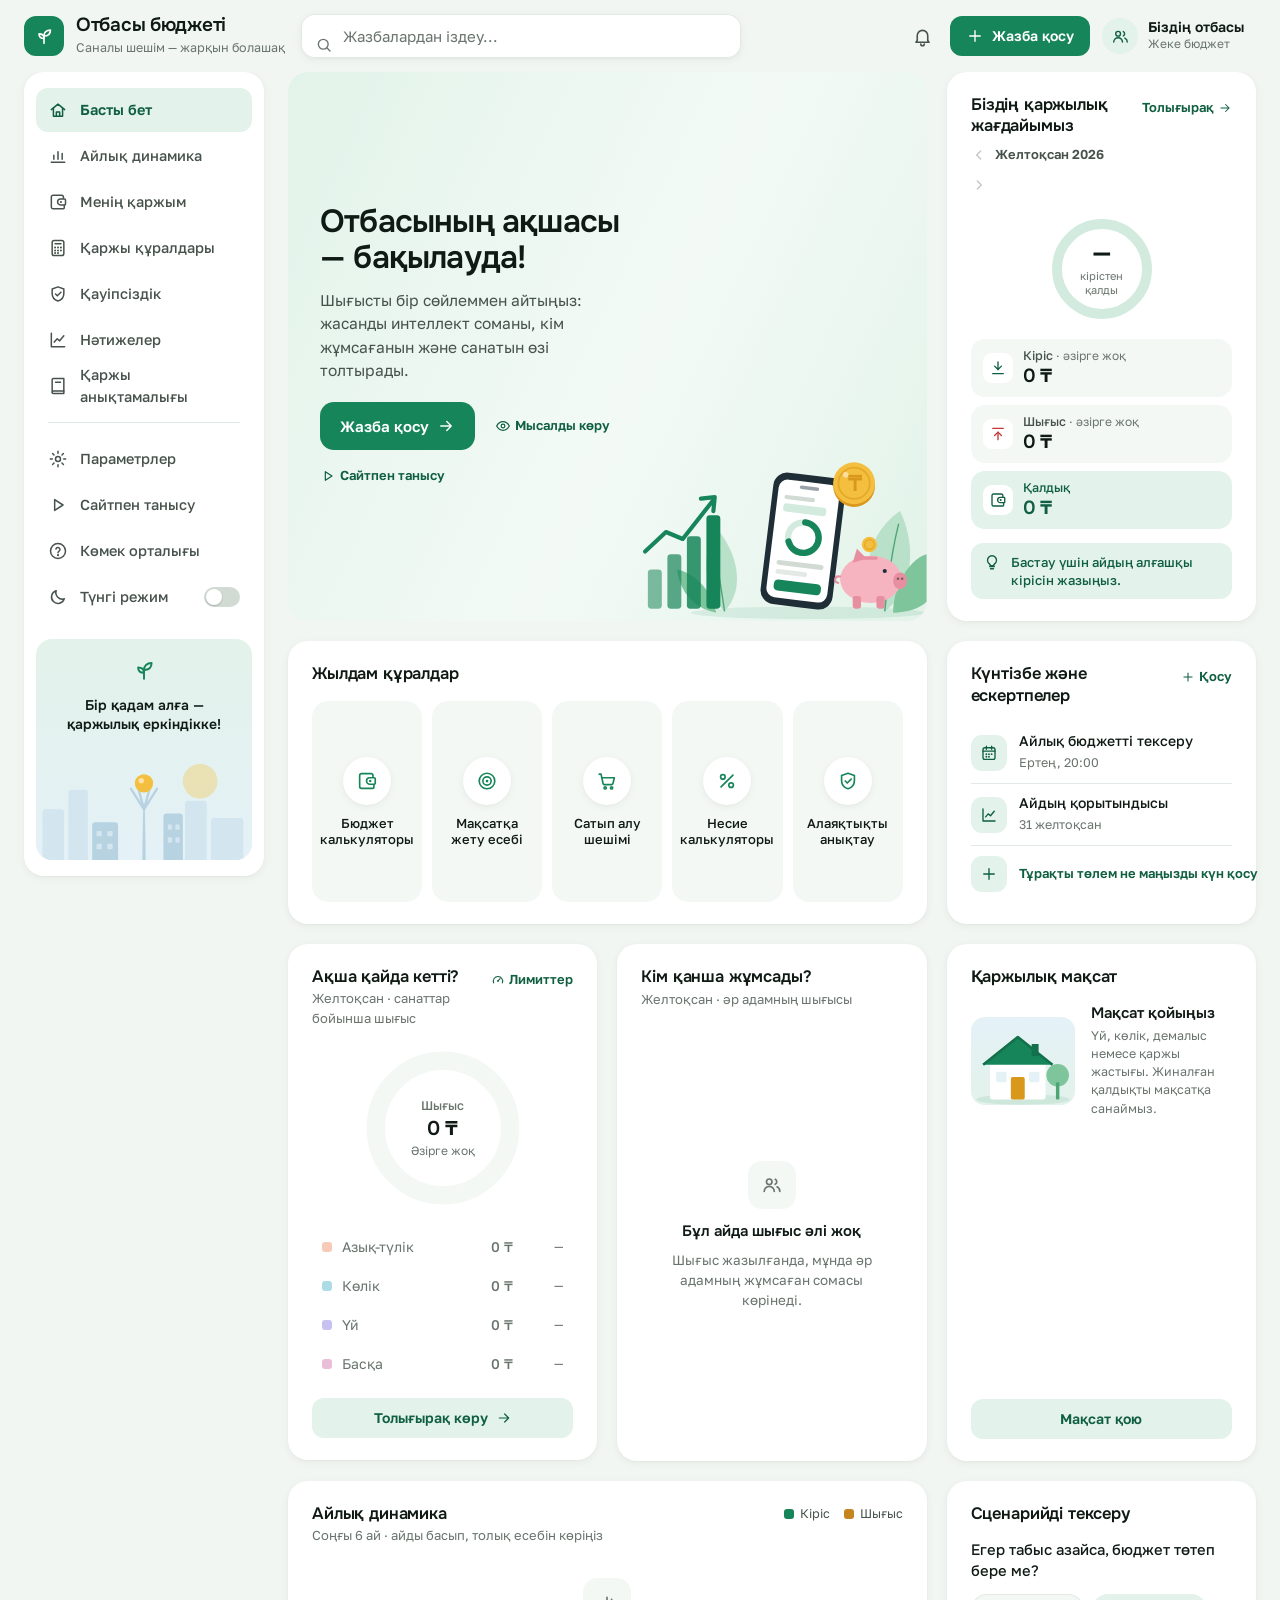
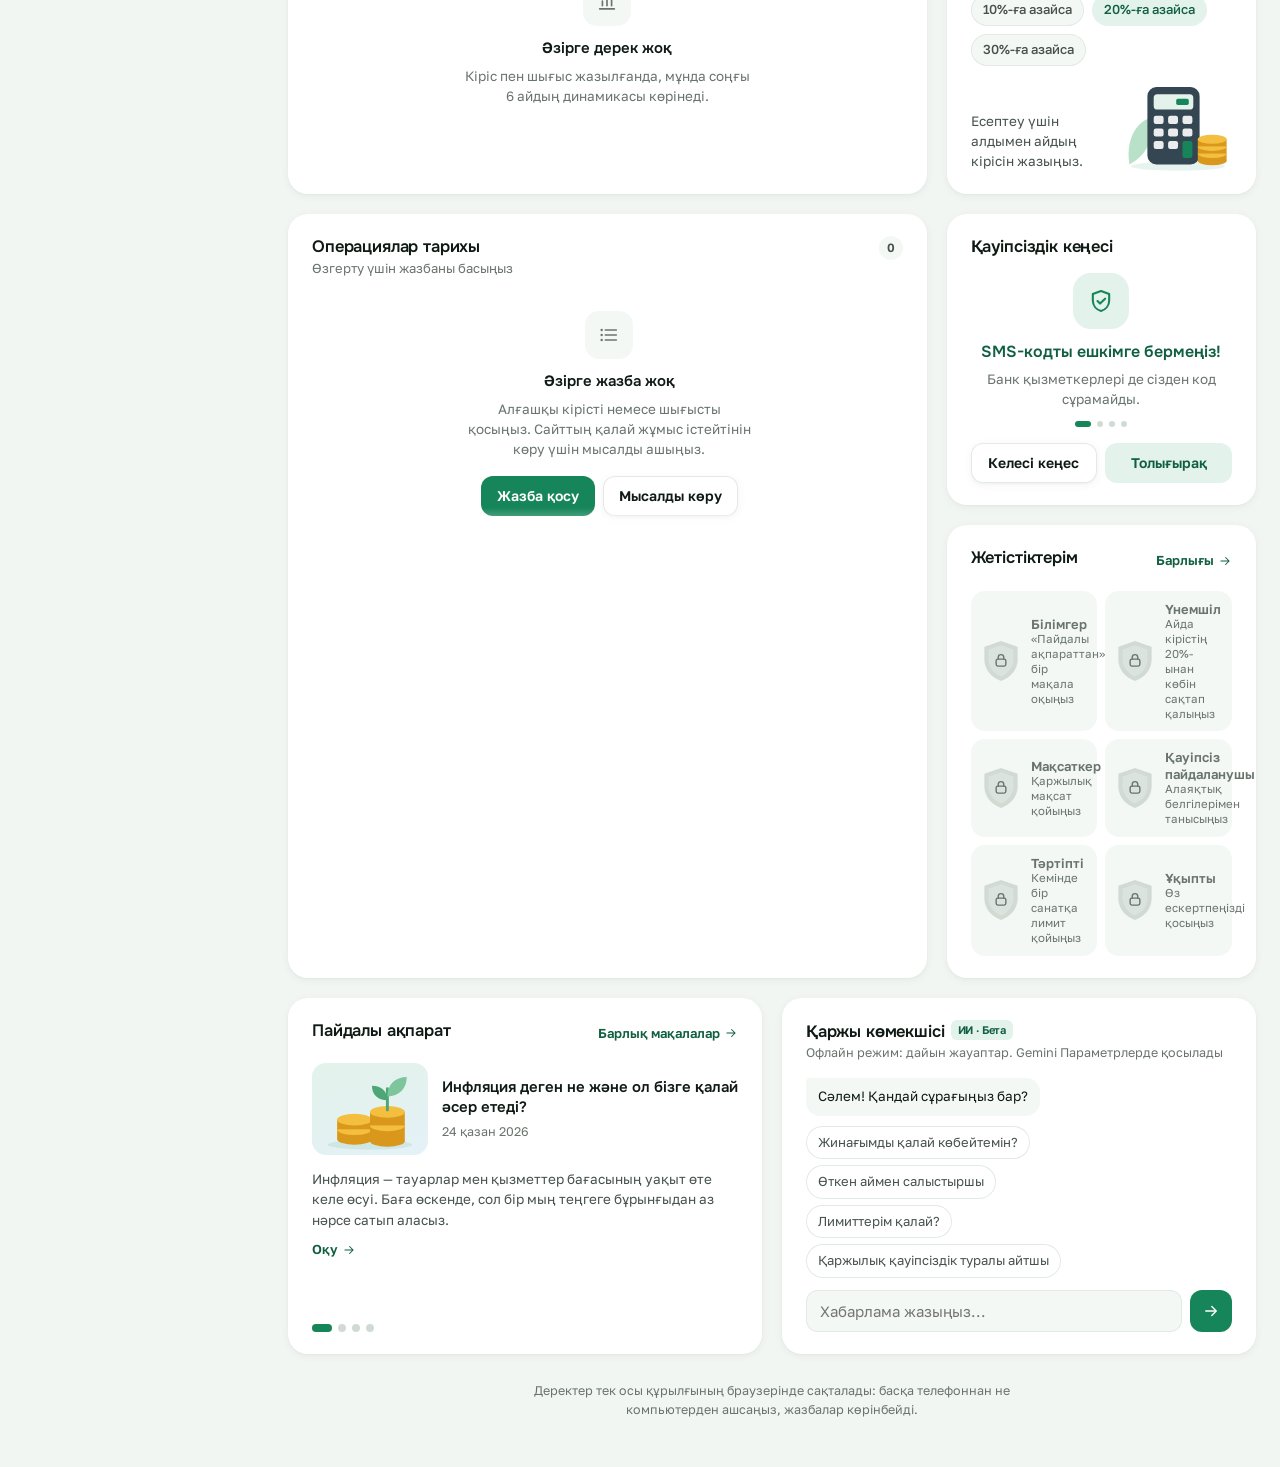
==== commit 8fdf7754: "Add AI entry: phrase/voice parsing, on-device category model, Gemini proxy - js/ai.js: on-device nai" ====
--- a/index.html
+++ b/index.html
@@ -133,7 +133,7 @@
         <section class="card c-hero" id="hero" aria-labelledby="heroTitle">
           <div class="hero-text">
             <h2 id="heroTitle">Отбасының ақшасы — бақылауда!</h2>
-            <p>Кіріс пен шығысты жазыңыз, айдың қалдығын көріңіз, саналы шешім қабылдаңыз.</p>
+            <p>Шығысты бір сөйлеммен айтыңыз: жасанды интеллект соманы, кім жұмсағанын және санатын өзі толтырады.</p>
             <div class="hero-actions">
               <button class="btn btn-primary btn-lg" data-action="add" type="button">Жазба қосу<span data-icon="arrow" data-size="18"></span></button>
               <button class="link" data-action="demo" type="button" id="heroDemo"><span data-icon="eye" data-size="16"></span>Мысалды көру</button>
@@ -383,7 +383,10 @@
 
         <section class="card c-ai" id="aiCard" aria-labelledby="aiTitle">
           <div class="card-head">
-            <h2 class="card-title" id="aiTitle">Қаржы көмекшісі<span class="badge-beta">Бета</span></h2>
+            <div>
+              <h2 class="card-title" id="aiTitle">Қаржы көмекшісі<span class="badge-beta">ИИ · Бета</span></h2>
+              <p class="ai-sub" id="aiMode">Жауаптарды жасанды интеллект жасайды</p>
+            </div>
           </div>
           <div class="chat" id="chat" aria-live="polite"></div>
           <div class="sugs" id="sugs"></div>
@@ -411,6 +414,17 @@
       <h2 id="formTitle">Жаңа жазба</h2>
       <button class="icon-btn" id="closeSheetBtn" type="button" aria-label="Жабу"><span data-icon="x" data-size="20"></span></button>
     </div>
+    <div class="ai-box" id="aiBox">
+      <label class="ai-label" for="aiText"><span data-icon="sparkle" data-size="16"></span>ИИ-мен жазу</label>
+      <div class="ai-row">
+        <input class="input" id="aiText" autocomplete="off" maxlength="160" placeholder="Мысалы: Айгүл Магнумнан 12 500-ге азық-түлік алды">
+        <button class="icon-btn ai-mic" id="aiMic" type="button" aria-label="Дауыспен айту" title="Дауыспен айту" hidden><span data-icon="mic" data-size="20"></span></button>
+      </div>
+      <button class="btn btn-soft btn-block" id="aiFill" type="button"><span data-icon="sparkle" data-size="16"></span>Өрістерді толтыру</button>
+      <p class="ai-status" id="aiStatus" hidden></p>
+      <p class="ai-note">Жазбаны жасанды интеллект толтырады. Ол қателесуі мүмкін: сақтамас бұрын тексеріңіз.</p>
+    </div>
+    <div class="or-sep"><span>немесе қолмен</span></div>
     <div class="seg" role="radiogroup" aria-label="Жазба түрі">
       <input type="radio" name="type" id="tExpense" value="expense" checked>
       <label for="tExpense">Шығыс</label>
@@ -443,6 +457,7 @@
         <input type="radio" name="cat" id="cOther" value="other">
         <label for="cOther" style="--c: var(--c-other)"><span class="cat-ico" data-icon="other" data-size="18"></span>Басқа</label>
       </div>
+      <p class="ai-suggest" id="catSuggest" hidden></p>
       <p class="err" id="catErr" hidden></p>
     </fieldset>
     <div class="grid2 form-row">
@@ -500,6 +515,7 @@
 
 <div class="toast" id="toast" role="status" aria-live="polite"></div>
 
+<script src="js/ai.js"></script>
 <script src="js/app.js"></script>
 </body>
 </html>
--- a/css/style.css
+++ b/css/style.css
@@ -668,6 +668,25 @@
 .cat-ico { width: 28px; height: 28px; border-radius: 8px; flex: none; display: grid; place-items: center; background: color-mix(in srgb, var(--c) 16%, var(--surface)); color: color-mix(in srgb, var(--c) 78%, var(--ink)); }
 .err { font-size: 13px; color: var(--neg); }
 .form-hint { font-size: 12.5px; color: var(--ink-3); text-align: center; margin-top: -6px; }
+.ai-box { display: flex; flex-direction: column; gap: 10px; padding: 14px; border-radius: 16px; background: linear-gradient(135deg, var(--accent-soft), var(--surface-2)); box-shadow: inset 0 0 0 1px var(--accent-soft-2); }
+.ai-label { display: flex; align-items: center; gap: 6px; font-size: 13.5px; font-weight: 600; color: var(--accent-ink); }
+.ai-row { display: flex; gap: 8px; }
+.ai-row .input { flex: 1 1 auto; min-width: 0; background: var(--surface); }
+.ai-mic { width: 46px; height: 46px; background: var(--surface); color: var(--accent-ink); box-shadow: inset 0 0 0 1px var(--line); }
+.ai-mic.is-on { background: var(--neg); color: var(--on-neg); box-shadow: none; animation: pulse 1.2s ease-in-out infinite; }
+@keyframes pulse { 50% { opacity: .7; } }
+.ai-status { font-size: 12.5px; line-height: 1.45; color: var(--accent-ink); display: flex; gap: 6px; align-items: flex-start; }
+.ai-status.is-warn { color: var(--warn-ink); }
+.ai-note { font-size: 11.5px; color: var(--ink-3); }
+.or-sep { display: flex; align-items: center; gap: 10px; font-size: 12px; color: var(--ink-3); margin: -4px 0; }
+.or-sep::before, .or-sep::after { content: ""; flex: 1; height: 1px; background: var(--line); }
+.ai-filled { box-shadow: inset 0 0 0 2px var(--accent) !important; }
+.ai-suggest { display: flex; align-items: center; flex-wrap: wrap; gap: 8px; font-size: 12.5px; color: var(--ink-3); }
+.ai-suggest .chip { height: 28px; }
+.ai-suggest .chip i { width: 8px; height: 8px; border-radius: 50%; background: var(--c); }
+.ai-tag { display: inline-flex; align-items: center; gap: 3px; color: var(--accent-ink); font-weight: 500; white-space: nowrap; }
+.msg-src { display: block; margin-top: 6px; font-size: 11px; color: var(--ink-3); }
+.ai-sub { font-size: 12.5px; color: var(--ink-3); margin-top: 2px; }
 
 /* ---------- entry drawer / sheet ---------- */
 .entry { position: fixed; z-index: 80; background: var(--surface); box-shadow: var(--shadow-3); overflow-y: auto; overscroll-behavior: contain; visibility: hidden; }
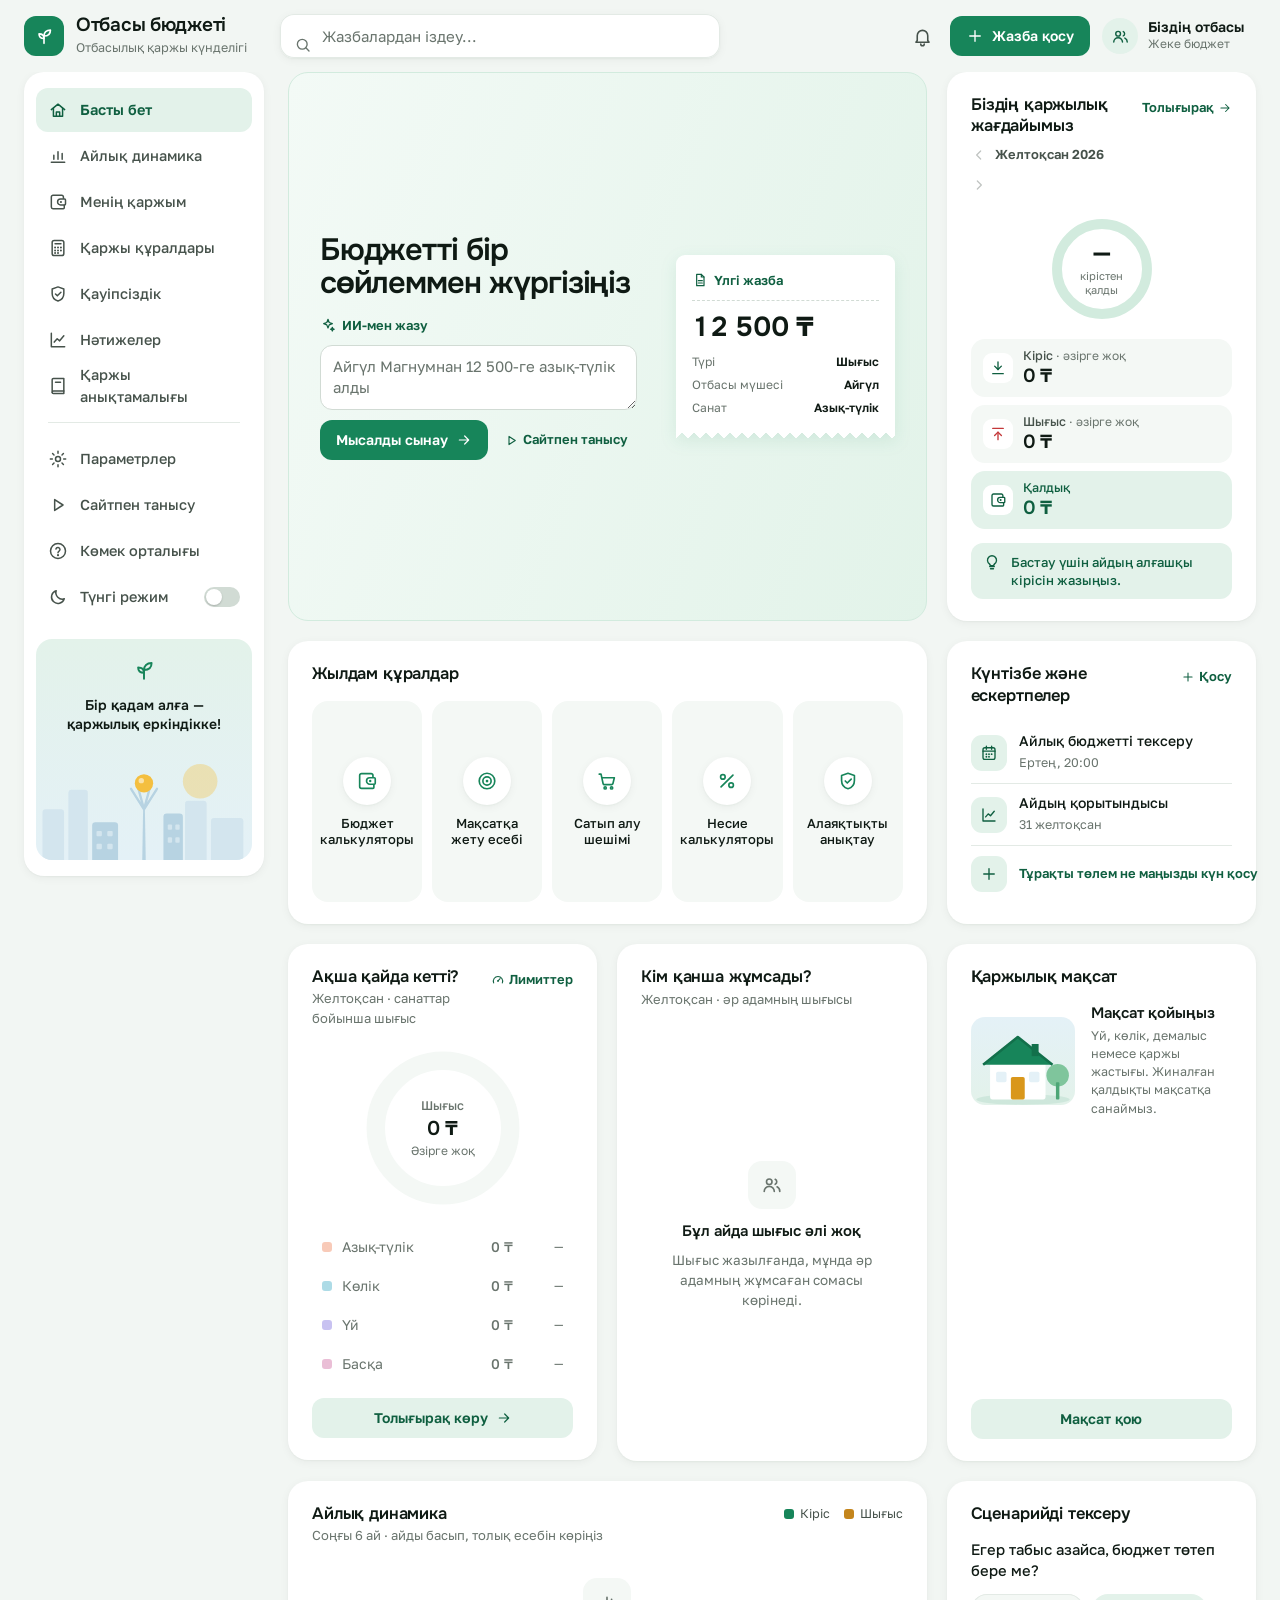
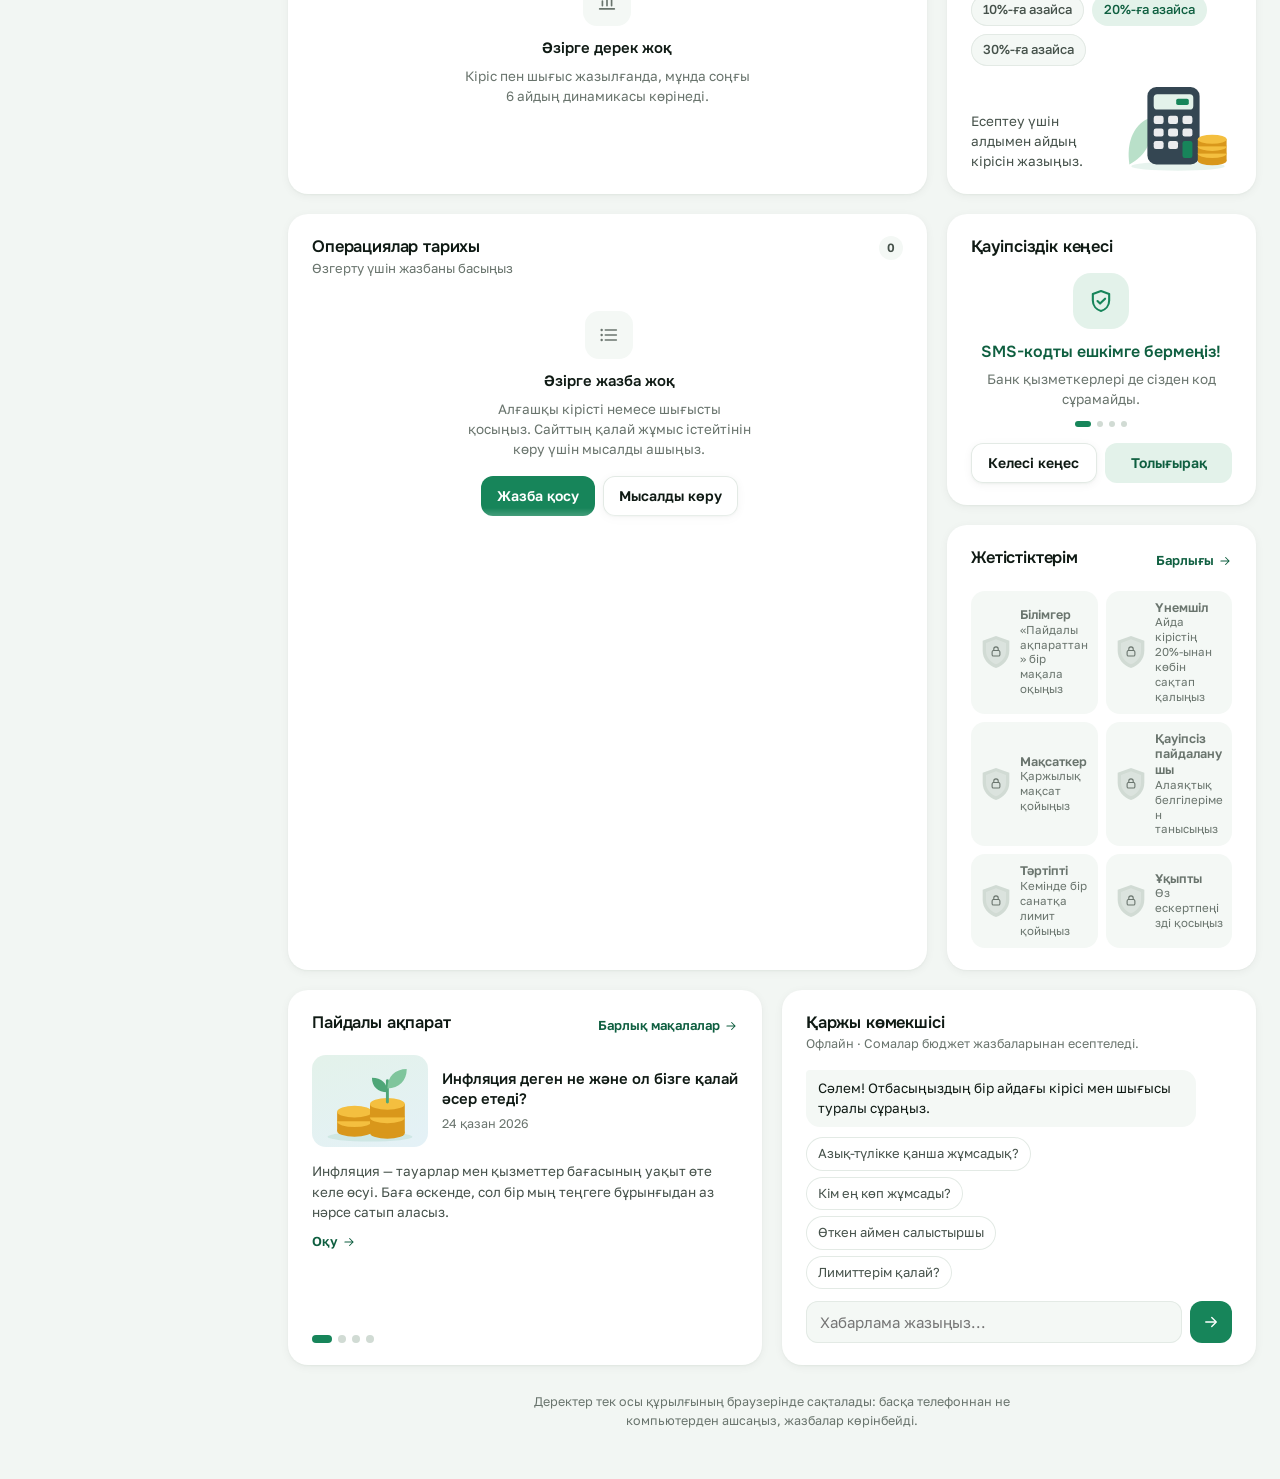
==== commit dab38f5d: "Make AI entry, offline demos and verifiable budget answers work end to end" ====
--- a/index.html
+++ b/index.html
@@ -25,7 +25,7 @@
       <span class="logo" aria-hidden="true"><span data-icon="sprout" data-size="22"></span></span>
       <span>
         <h1 class="brand-name">Отбасы бюджеті</h1>
-        <span class="brand-sub">Саналы шешім — жарқын болашақ</span>
+        <span class="brand-sub">Отбасылық қаржы күнделігі</span>
       </span>
     </a>
     <label class="search">
@@ -131,61 +131,25 @@
       <div class="grid" id="grid">
 
         <section class="card c-hero" id="hero" aria-labelledby="heroTitle">
-          <div class="hero-text">
-            <h2 id="heroTitle">Отбасының ақшасы — бақылауда!</h2>
-            <p>Шығысты бір сөйлеммен айтыңыз: жасанды интеллект соманы, кім жұмсағанын және санатын өзі толтырады.</p>
+          <form class="hero-text" id="quickForm">
+            <h2 id="heroTitle">Бюджетті бір сөйлеммен жүргізіңіз</h2>
+            <label class="quick-label" for="quickPhrase"><span data-icon="sparkle" data-size="16"></span>ИИ-мен жазу</label>
+            <textarea id="quickPhrase" rows="2" maxlength="160" placeholder="Айгүл Магнумнан 12 500-ге азық-түлік алды"></textarea>
             <div class="hero-actions">
-              <button class="btn btn-primary btn-lg" data-action="add" type="button">Жазба қосу<span data-icon="arrow" data-size="18"></span></button>
-              <button class="link" data-action="demo" type="button" id="heroDemo"><span data-icon="eye" data-size="16"></span>Мысалды көру</button>
-              <button class="link" data-action="tour" type="button"><span data-icon="play" data-size="16"></span>Сайтпен танысу</button>
-            </div>
-          </div>
-          <div class="hero-art" aria-hidden="true">
-            <svg viewBox="0 0 440 250">
-              <ellipse cx="270" cy="238" rx="168" ry="9" fill="var(--ill-shadow)"/>
-              <path d="M380 236 C 342 196, 350 128, 402 92 C 428 148, 418 206, 380 236 Z" fill="var(--ill-leaf)"/>
-              <path d="M150 236 C 118 204, 116 150, 140 118 C 172 158, 178 206, 150 236 Z" fill="var(--ill-leaf)"/>
-              <path d="M392 238 C 392 196, 418 160, 440 154 V 222 C 430 232, 412 237, 392 238 Z" fill="var(--ill-leaf-2)"/>
-              <path d="M138 238 C 132 206, 108 182, 82 176 C 86 210, 108 232, 138 238 Z" fill="var(--ill-leaf-2)"/>
-              <path d="M150 236 C 146 206, 140 176, 138 150" stroke="var(--ill-leaf-3)" stroke-width="2" fill="none"/>
-              <path d="M380 236 C 384 196, 390 150, 400 110" stroke="var(--ill-leaf-3)" stroke-width="2" fill="none"/>
-              <g fill="var(--accent)">
-                <rect x="40" y="176" width="20" height="56" rx="5" opacity=".55"/>
-                <rect x="68" y="154" width="20" height="78" rx="5" opacity=".7"/>
-                <rect x="96" y="128" width="20" height="104" rx="5" opacity=".85"/>
-                <rect x="124" y="98" width="20" height="134" rx="5"/>
-              </g>
-              <path d="M36 150 L66 122 L90 132 L134 76" stroke="var(--accent)" stroke-width="6" fill="none" stroke-linecap="round" stroke-linejoin="round"/>
-              <path d="M116 74 L136 72 L134 92" stroke="var(--accent)" stroke-width="6" fill="none" stroke-linecap="round" stroke-linejoin="round"/>
-              <g transform="rotate(7 262 140)">
-                <rect x="210" y="40" width="104" height="190" rx="20" fill="var(--ill-dark)"/>
-                <rect x="218" y="50" width="88" height="170" rx="13" fill="var(--surface)"/>
-                <rect x="248" y="56" width="28" height="5" rx="2.5" fill="var(--ill-dark-2)" opacity=".5"/>
-                <rect x="228" y="72" width="44" height="6" rx="3" fill="var(--line-strong)"/>
-                <rect x="228" y="84" width="62" height="12" rx="4" fill="var(--accent-soft-2)"/>
-                <circle cx="262" cy="130" r="22" fill="none" stroke="var(--accent-soft-2)" stroke-width="9"/>
-                <path d="M262 108 A22 22 0 1 1 241.5 138" fill="none" stroke="var(--accent)" stroke-width="9" stroke-linecap="round"/>
-                <rect x="228" y="166" width="68" height="7" rx="3.5" fill="var(--line-strong)"/>
-                <rect x="228" y="179" width="46" height="7" rx="3.5" fill="var(--line)"/>
-                <rect x="228" y="194" width="68" height="16" rx="6" fill="var(--accent)"/>
-              </g>
-              <circle cx="336" cy="56" r="30" fill="var(--ill-coin-d)"/>
-              <circle cx="336" cy="52" r="30" fill="var(--ill-coin)"/>
-              <circle cx="336" cy="52" r="22.5" fill="none" stroke="var(--ill-coin-d)" stroke-width="2.5" opacity=".55"/>
-              <text x="336" y="63" text-anchor="middle" font-size="30" font-weight="700" font-family="Onest, Arial, sans-serif" fill="var(--ill-coin-d)">₸</text>
-              <circle cx="324" cy="40" r="4" fill="#ffffff" opacity=".5"/>
-              <ellipse cx="360" cy="190" rx="44" ry="34" fill="var(--ill-pink)"/>
-              <path d="M334 166 L340 146 L354 160 Z" fill="var(--ill-pink-d)"/>
-              <ellipse cx="402" cy="192" rx="10" ry="12" fill="var(--ill-pink-d)"/>
-              <circle cx="399" cy="189" r="1.8" fill="var(--ill-dark)" opacity=".55"/><circle cx="405" cy="189" r="1.8" fill="var(--ill-dark)" opacity=".55"/>
-              <circle cx="380" cy="178" r="3" fill="var(--ill-dark)"/>
-              <rect x="334" y="214" width="12" height="18" rx="4" fill="var(--ill-pink-d)"/>
-              <rect x="368" y="214" width="12" height="18" rx="4" fill="var(--ill-pink-d)"/>
-              <rect x="346" y="157" width="24" height="5" rx="2.5" fill="var(--ill-pink-d)"/>
-              <path d="M316 186 c -8 -2 -10 8 -3 9" stroke="var(--ill-pink-d)" stroke-width="3" fill="none" stroke-linecap="round"/>
-              <circle cx="358" cy="140" r="11" fill="var(--ill-coin)"/>
-              <circle cx="358" cy="140" r="7" fill="none" stroke="var(--ill-coin-d)" stroke-width="1.6" opacity=".6"/>
-            </svg>
+              <button class="btn btn-primary" type="submit"><span id="quickAction">Мысалды сынау</span><span data-icon="arrow" data-size="16"></span></button>
+              <button class="link" data-action="tour" type="button"><span data-icon="play" data-size="15"></span>Сайтпен танысу</button>
+            </div>
+          </form>
+          <div class="receipt-wrap">
+            <div class="receipt" aria-live="polite" aria-atomic="true">
+              <div class="receipt-head"><span data-icon="file" data-size="16"></span><span id="previewTitle">Үлгі жазба</span></div>
+              <strong class="receipt-amount" id="previewAmount"></strong>
+              <dl>
+                <div><dt>Түрі</dt><dd id="previewType"></dd></div>
+                <div><dt>Отбасы мүшесі</dt><dd id="previewMember"></dd></div>
+                <div><dt>Санат</dt><dd id="previewCategory"></dd></div>
+              </dl>
+            </div>
           </div>
         </section>
 
@@ -336,6 +300,11 @@
             </div>
             <span class="count-pill" id="histCount" aria-label="Жазбалар саны">0</span>
           </div>
+          <div id="demoFollowup" class="demo-followup" hidden>
+            <span class="followup-icon" data-icon="check" data-size="18"></span>
+            <div><strong>Мысал бюджетіне жазылды</strong><p id="demoBalance"></p></div>
+            <button class="link" id="askAboutEntry" type="button">Көмекшіден сұрау<span data-icon="arrow" data-size="15"></span></button>
+          </div>
           <div class="chips hist-type" id="histType" role="group" aria-label="Жазба түрі бойынша сүзу">
             <button class="chip is-on" type="button" data-htype="all" aria-pressed="true">Барлығы</button>
             <button class="chip" type="button" data-htype="income" aria-pressed="false">Кіріс</button>
@@ -384,8 +353,8 @@
         <section class="card c-ai" id="aiCard" aria-labelledby="aiTitle">
           <div class="card-head">
             <div>
-              <h2 class="card-title" id="aiTitle">Қаржы көмекшісі<span class="badge-beta">ИИ · Бета</span></h2>
-              <p class="ai-sub" id="aiMode">Жауаптарды жасанды интеллект жасайды</p>
+              <h2 class="card-title" id="aiTitle">Қаржы көмекшісі</h2>
+              <p class="ai-sub" id="aiMode">Офлайн көмекші</p>
             </div>
           </div>
           <div class="chat" id="chat" aria-live="polite"></div>
@@ -407,11 +376,11 @@
 
 <div class="scrim" id="scrim"></div>
 
-<aside class="entry" id="entry" aria-label="Жаңа жазба">
+<aside class="entry" id="entry" role="dialog" aria-modal="true" aria-label="Жаңа жазба">
   <form class="form" id="form" novalidate>
     <div class="sheet-grip" aria-hidden="true"></div>
     <div class="form-head">
-      <h2 id="formTitle">Жаңа жазба</h2>
+      <div><span class="pill-demo" id="entryDemo" hidden>Мысал режимі</span><h2 id="formTitle" tabindex="-1">Жаңа жазба</h2></div>
       <button class="icon-btn" id="closeSheetBtn" type="button" aria-label="Жабу"><span data-icon="x" data-size="20"></span></button>
     </div>
     <div class="ai-box" id="aiBox">
@@ -421,16 +390,19 @@
         <button class="icon-btn ai-mic" id="aiMic" type="button" aria-label="Дауыспен айту" title="Дауыспен айту" hidden><span data-icon="mic" data-size="20"></span></button>
       </div>
       <button class="btn btn-soft btn-block" id="aiFill" type="button"><span data-icon="sparkle" data-size="16"></span>Өрістерді толтыру</button>
-      <p class="ai-status" id="aiStatus" hidden></p>
-      <p class="ai-note">Жазбаны жасанды интеллект толтырады. Ол қателесуі мүмкін: сақтамас бұрын тексеріңіз.</p>
-    </div>
-    <div class="or-sep"><span>немесе қолмен</span></div>
-    <div class="seg" role="radiogroup" aria-label="Жазба түрі">
+      <div id="phraseExamples" class="chips" aria-label="Мысал сөйлемдер" hidden></div>
+      <p class="ai-status" id="aiStatus" role="status" hidden></p>
+      <p class="ai-note" id="entryMode"></p>
+      <p class="ai-note" id="voiceNote" hidden>Дауысты браузер таниды. Дыбыс оның сөйлеуді тану қызметіне жіберілуі мүмкін.</p>
+    </div>
+    <div class="or-sep"><span>Жазба деректері</span></div>
+    <div class="seg" role="radiogroup" aria-label="Жазба түрі" aria-describedby="typeErr">
       <input type="radio" name="type" id="tExpense" value="expense" checked>
       <label for="tExpense">Шығыс</label>
       <input type="radio" name="type" id="tIncome" value="income">
       <label for="tIncome">Кіріс</label>
     </div>
+    <p class="err" id="typeErr" hidden></p>
     <div class="field">
       <label for="amount">Сома</label>
       <div class="amount-wrap">
@@ -457,13 +429,13 @@
         <input type="radio" name="cat" id="cOther" value="other">
         <label for="cOther" style="--c: var(--c-other)"><span class="cat-ico" data-icon="other" data-size="18"></span>Басқа</label>
       </div>
-      <p class="ai-suggest" id="catSuggest" hidden></p>
       <p class="err" id="catErr" hidden></p>
     </fieldset>
     <div class="grid2 form-row">
       <div class="field">
         <label for="note">Сипаттама <span class="opt">· міндетті емес</span></label>
         <input class="input" id="note" name="note" autocomplete="off" maxlength="60" placeholder="Мысалы, апталық азық-түлік">
+        <div class="ai-suggest" id="catSuggest" aria-live="polite" hidden></div>
       </div>
       <div class="field">
         <label for="date">Күні</label>
@@ -505,6 +477,7 @@
     <h3 id="tourTitle"></h3>
     <p id="tourText"></p>
     <div class="tour-actions">
+      <button class="btn btn-primary" type="button" id="tourTry" hidden>ИИ-ді сынау</button>
       <button class="btn btn-ghost" type="button" id="tourPrev">Артқа</button>
       <button class="btn btn-primary" type="button" id="tourNext">Келесі</button>
     </div>
@@ -516,6 +489,7 @@
 <div class="toast" id="toast" role="status" aria-live="polite"></div>
 
 <script src="js/ai.js"></script>
+<script src="js/budget-query.js"></script>
 <script src="js/app.js"></script>
 </body>
 </html>
--- a/css/style.css
+++ b/css/style.css
@@ -320,7 +320,7 @@
 .grid { display: grid; gap: 16px; grid-template-columns: minmax(0, 1fr); }
 .grid > * { min-width: 0; }
 @media (max-width: 719px) {
-  .grid > .c-hero { display: none; }
+  .c-hero { order: 0; }
   .c-status { order: 1; } .c-cat { order: 2; } .c-mem { order: 3; } .c-trend { order: 3; } .c-hist { order: 4; }
   .c-goal { order: 5; } .c-scen { order: 6; } .c-cal { order: 7; } .c-tools { order: 8; }
   .c-safe { order: 9; } .c-ach { order: 10; } .c-info { order: 11; } .c-ai { order: 12; }
@@ -395,16 +395,35 @@
 
 /* ---------- hero ---------- */
 .grid > .c-hero {
-  position: relative; overflow: hidden; padding: 0; flex-direction: row; align-items: stretch;
-  background: linear-gradient(115deg, var(--hero-a) 0%, var(--hero-b) 55%, var(--hero-a) 100%); box-shadow: none;
-}
-.hero-text { position: relative; z-index: 1; flex: 1 1 52%; padding: 32px 0 32px 32px; display: flex; flex-direction: column; justify-content: center; gap: 12px; }
-.hero-text h2 { font-size: clamp(26px, 2.5vw, 34px); line-height: 1.15; letter-spacing: -0.025em; max-width: 17ch; }
-.hero-text p { font-size: 15.5px; color: var(--ink-2); max-width: 36ch; }
-.hero-actions { display: flex; align-items: center; flex-wrap: wrap; gap: 12px 20px; margin-top: 8px; }
-.hero-art { flex: 1 1 48%; min-width: 0; display: flex; align-items: flex-end; justify-content: flex-end; }
-.hero-art svg { width: 100%; max-width: 460px; height: auto; display: block; }
-@media (max-width: 899px) { .hero-text { padding: 24px 0 24px 24px; } .hero-text h2 { font-size: 26px; } }
+  display: grid; grid-template-columns: minmax(0, 1.45fr) minmax(160px, 1fr); align-items: center;
+  gap: clamp(18px, 3vw, 42px); padding: clamp(20px, 2.4vw, 36px); overflow: hidden;
+  background: linear-gradient(110deg, var(--hero-b), var(--hero-a)); border: 1px solid var(--accent-soft-2); box-shadow: none;
+}
+.hero-text { min-width: 0; display: grid; gap: 10px; }
+.hero-text h2 { max-width: 18ch; font-size: clamp(24px, 2.4vw, 36px); line-height: 1.08; letter-spacing: -.035em; margin: 0 0 6px; }
+.quick-label, .receipt-head { display: flex; align-items: center; gap: 6px; color: var(--accent-ink); font-size: 13px; font-weight: 600; }
+#quickPhrase { width: 100%; min-height: 65px; resize: vertical; padding: 10px 12px; border: 1px solid var(--line-strong); border-radius: 12px; font: inherit; line-height: 1.4; background: var(--surface); color: var(--ink); }
+#quickPhrase::placeholder { color: var(--ink-3); opacity: 1; }
+.hero-actions { display: flex; align-items: center; flex-wrap: wrap; gap: 8px 16px; }
+.receipt-wrap { width: 100%; max-width: 245px; justify-self: center; padding-bottom: 6px; }
+.receipt { position: relative; padding: 16px; background: var(--surface); border-radius: 9px 9px 0 0; filter: drop-shadow(0 5px 8px var(--ill-shadow)); }
+.receipt::after { content: ""; position: absolute; top: 100%; inset-inline: 0; height: 6px; background: linear-gradient(135deg, var(--surface) 25%, transparent 25%) 0 0 / 12px 12px, linear-gradient(225deg, var(--surface) 25%, transparent 25%) 0 0 / 12px 12px; }
+.receipt-head { border-bottom: 1px dashed var(--line-strong); padding-bottom: 10px; }
+.receipt-amount { display: block; margin: 10px 0; overflow-wrap: anywhere; font: 650 clamp(21px, 2.15vw, 32px)/1.15 var(--font-display); font-variant-numeric: tabular-nums; letter-spacing: -.035em; }
+.receipt dl { display: grid; gap: 5px; margin: 0; font-size: 12px; }
+.receipt dl div { display: flex; align-items: baseline; justify-content: space-between; gap: 8px; }
+.receipt dt { color: var(--ink-3); }
+.receipt dd { margin: 0; text-align: end; font-weight: 600; overflow-wrap: anywhere; }
+@media (max-width: 599px) {
+  .grid > .c-hero { grid-template-columns: 1fr; gap: 16px; padding: 18px; }
+  .hero-text h2 { max-width: 22ch; }
+  .receipt-wrap { max-width: none; }
+  .receipt { display: grid; grid-template-columns: 1fr auto; align-items: baseline; gap: 6px 10px; padding: 10px 12px; }
+  .receipt-head { border: 0; padding: 0; }
+  .receipt-amount { margin: 0; font-size: 21px; }
+  .receipt dl { grid-column: 1 / -1; display: flex; flex-wrap: wrap; gap: 4px 12px; border-top: 1px dashed var(--line-strong); padding-top: 6px; }
+  .receipt dt { position: absolute; width: 1px; height: 1px; overflow: hidden; clip-path: inset(50%); }
+}
 
 /* ---------- status ---------- */
 .c-status { container: status / inline-size; }
@@ -591,6 +610,8 @@
 .filter-pill { display: inline-flex; align-items: center; gap: 6px; height: 30px; padding: 0 6px 0 12px; margin-bottom: 8px; border-radius: 999px; background: var(--accent-soft); color: var(--accent-ink); font-size: 13px; font-weight: 500; }
 .filter-pill button { width: 22px; height: 22px; border: 0; border-radius: 50%; background: transparent; color: inherit; cursor: pointer; display: grid; place-items: center; }
 .filter-pill button:hover { background: var(--accent-soft-2); }
+.filter-pill { max-width: 100%; height: auto; min-height: 30px; overflow-wrap: anywhere; }
+.filter-pill button { flex: none; }
 @media (min-width: 1280px) {
   .hist-scroll { max-height: 540px; overflow-y: auto; margin-right: -12px; padding-right: 8px; padding-bottom: 24px;
     -webkit-mask-image: linear-gradient(to bottom, #000 calc(100% - 40px), transparent); mask-image: linear-gradient(to bottom, #000 calc(100% - 40px), transparent); }
@@ -686,6 +707,12 @@
 .ai-suggest .chip i { width: 8px; height: 8px; border-radius: 50%; background: var(--c); }
 .ai-tag { display: inline-flex; align-items: center; gap: 3px; color: var(--accent-ink); font-weight: 500; white-space: nowrap; }
 .msg-src { display: block; margin-top: 6px; font-size: 11px; color: var(--ink-3); }
+.msg .link { display: flex; margin-top: 7px; font-size: 12px; }
+.demo-followup { display: flex; flex-wrap: wrap; align-items: center; gap: 8px 12px; margin-bottom: 12px; padding: 12px; border-radius: 12px; background: var(--accent-soft); }
+.demo-followup strong { font-size: 14px; }
+.demo-followup p { color: var(--ink-2); font-size: 13px; }
+.demo-followup .link { margin-left: auto; }
+.followup-icon { flex: none; display: grid; place-items: center; width: 30px; height: 30px; border-radius: 50%; background: var(--surface); color: var(--accent-ink); }
 .ai-sub { font-size: 12.5px; color: var(--ink-3); margin-top: 2px; }
 
 /* ---------- entry drawer / sheet ---------- */
@@ -843,7 +870,12 @@
 .tour-card h3 { font-size: 17px; line-height: 1.3; margin-bottom: 6px; }
 .tour-card p { font-size: 14px; line-height: 1.5; color: var(--ink-2); }
 .tour-actions { display: flex; justify-content: flex-end; gap: 8px; margin-top: 14px; }
+.tour-actions #tourTry { margin-right: auto; }
 
 @media (prefers-reduced-motion: reduce) {
   *, *::before, *::after { transition-duration: 0s !important; animation-duration: 0s !important; scroll-behavior: auto !important; }
 }
+/* long Kazakh badge names ("Қауіпсіз пайдаланушы") must not overflow narrow badges */
+.badge > .badge-name, .badge > .badge-state { min-width: 0; overflow-wrap: anywhere; hyphens: auto; }
+.c-ach { container: ach / inline-size; }
+@container ach (max-width: 420px) { .badge { grid-template-columns: 32px minmax(0, 1fr); column-gap: 8px; padding: 9px; font-size: 12.5px; } .badge svg.shield { width: 32px; height: 36px; } }
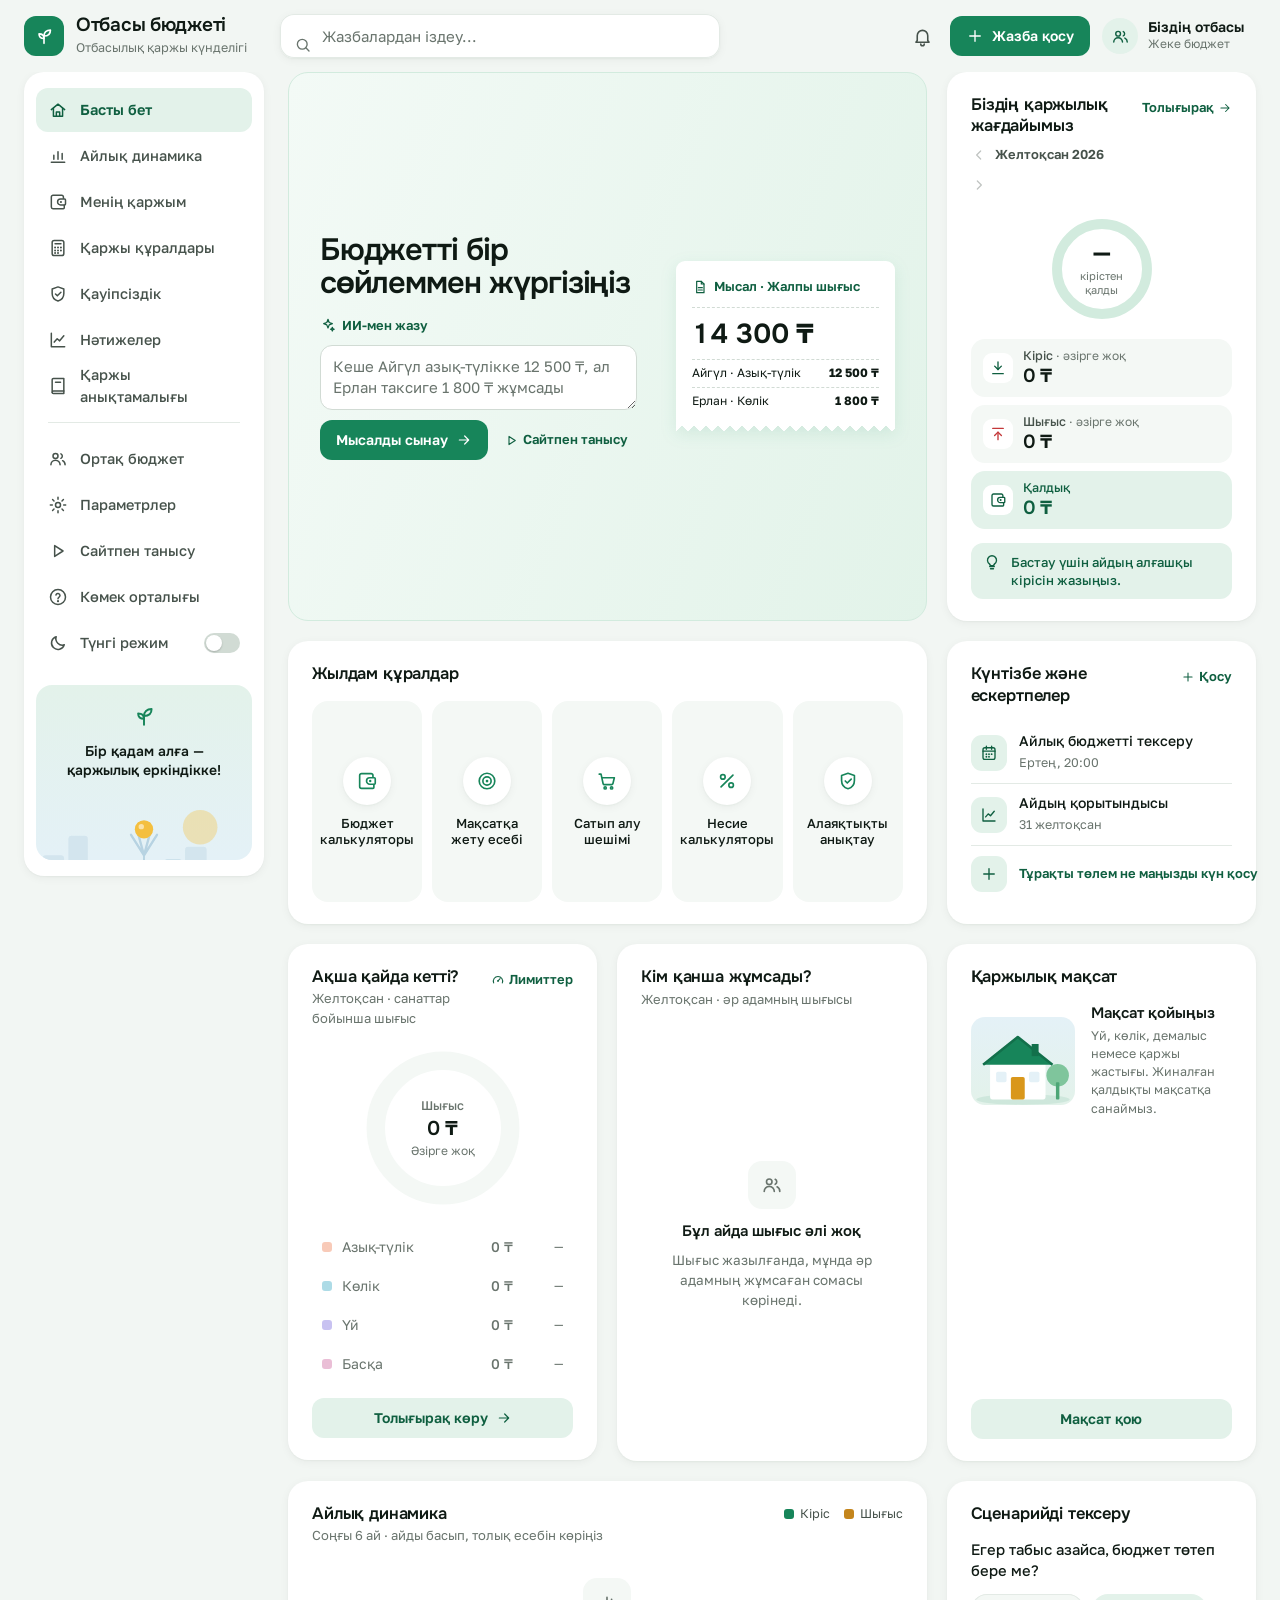
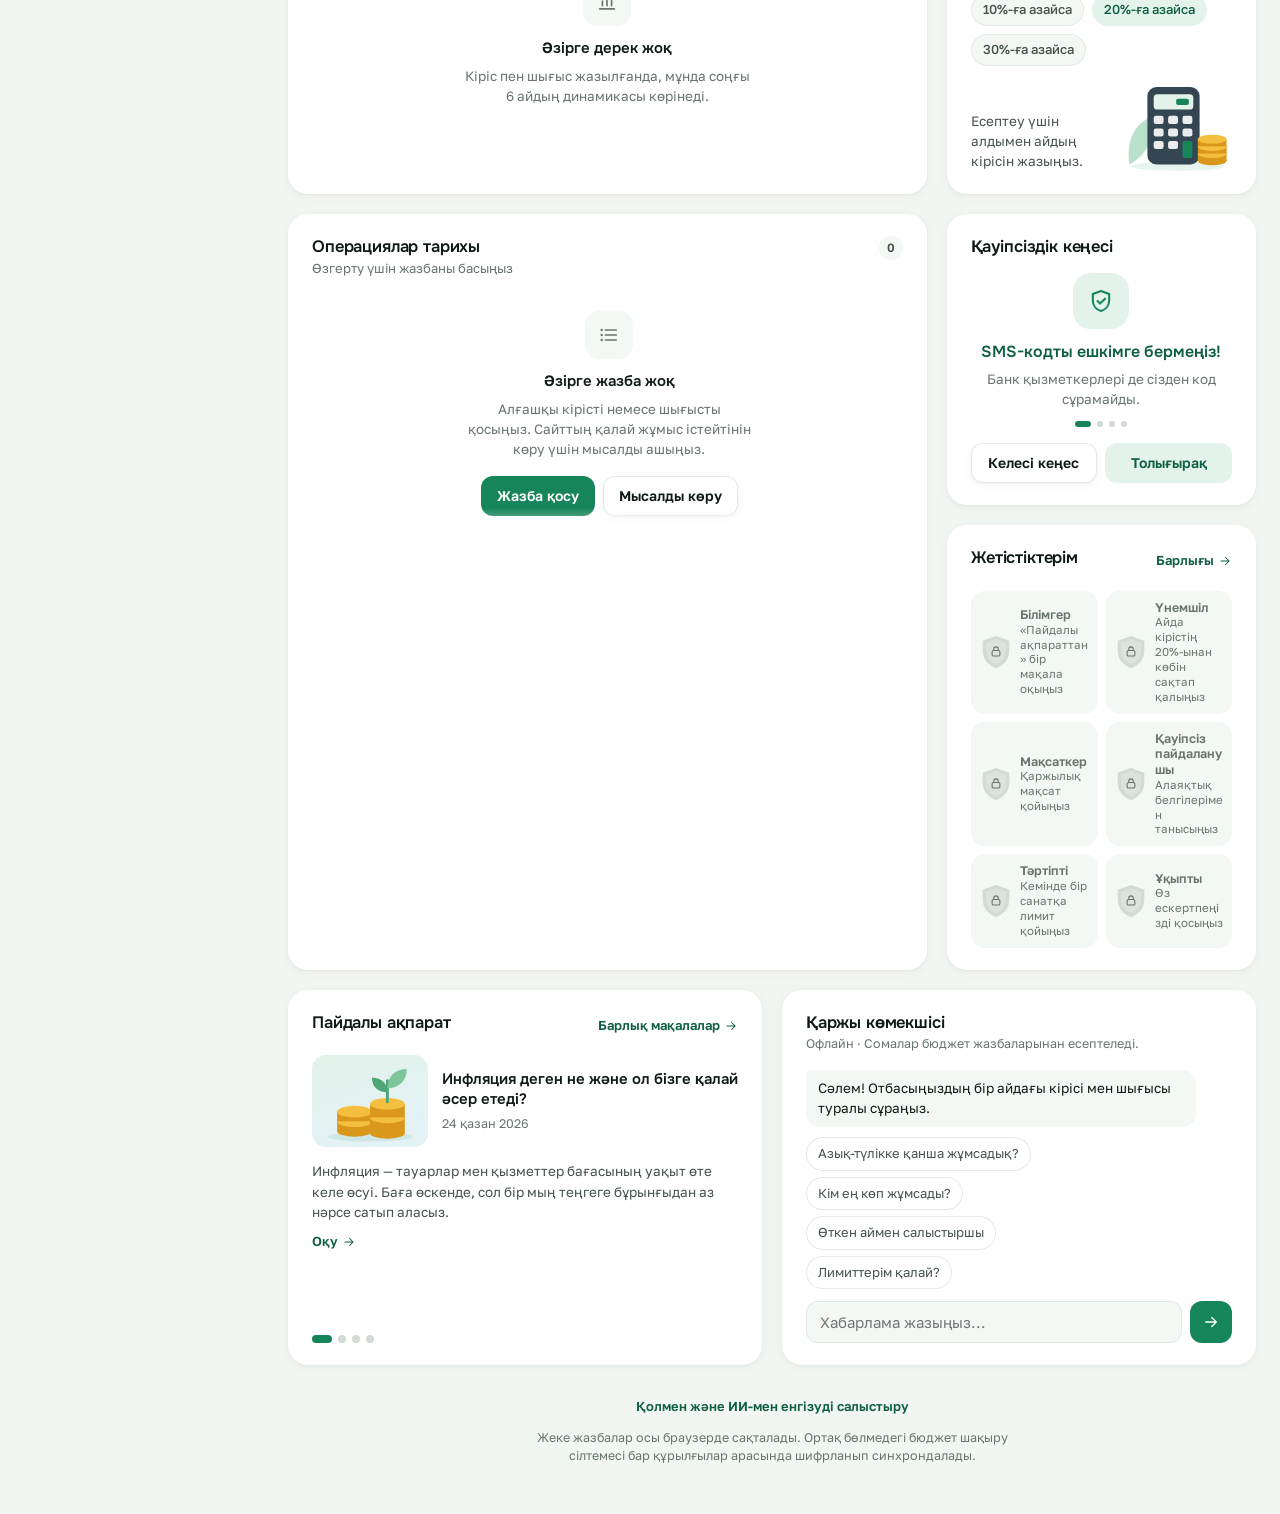
==== commit 3b828de3: "Add reviewed multi-entry AI, encrypted family sync and a timed pilot" ====
--- a/index.html
+++ b/index.html
@@ -70,6 +70,7 @@
       </ul>
       <div class="nav-sep"></div>
       <ul class="nav">
+        <li><button class="nav-item" type="button" data-action="family"><span data-icon="people" data-size="20"></span>Ортақ бюджет</button></li>
         <li><button class="nav-item" type="button" data-action="settings"><span data-icon="gear" data-size="20"></span>Параметрлер</button></li>
         <li><button class="nav-item" type="button" data-action="tour"><span data-icon="play" data-size="20"></span>Сайтпен танысу</button></li>
         <li><button class="nav-item" type="button" data-action="help"><span data-icon="help" data-size="20"></span>Көмек орталығы</button></li>
@@ -106,6 +107,10 @@
     </nav>
 
     <main class="main" id="top">
+      <div class="room-banner" id="roomBanner" hidden>
+        <div><strong>Ортақ отбасы бюджеті</strong><p id="roomIndicator" role="status"></p></div>
+        <button type="button" class="btn btn-soft" data-action="family">Бөлмені басқару</button>
+      </div>
       <div class="demo-banner" id="demoBanner" role="status" hidden>
         <div class="db-text">
           <span class="db-ico" aria-hidden="true"><span data-icon="eye" data-size="18"></span></span>
@@ -134,7 +139,7 @@
           <form class="hero-text" id="quickForm">
             <h2 id="heroTitle">Бюджетті бір сөйлеммен жүргізіңіз</h2>
             <label class="quick-label" for="quickPhrase"><span data-icon="sparkle" data-size="16"></span>ИИ-мен жазу</label>
-            <textarea id="quickPhrase" rows="2" maxlength="160" placeholder="Айгүл Магнумнан 12 500-ге азық-түлік алды"></textarea>
+            <textarea id="quickPhrase" rows="2" maxlength="600" placeholder="Кеше Айгүл азық-түлікке 12 500 ₸, ал Ерлан таксиге 1 800 ₸ жұмсады"></textarea>
             <div class="hero-actions">
               <button class="btn btn-primary" type="submit"><span id="quickAction">Мысалды сынау</span><span data-icon="arrow" data-size="16"></span></button>
               <button class="link" data-action="tour" type="button"><span data-icon="play" data-size="15"></span>Сайтпен танысу</button>
@@ -144,7 +149,8 @@
             <div class="receipt" aria-live="polite" aria-atomic="true">
               <div class="receipt-head"><span data-icon="file" data-size="16"></span><span id="previewTitle">Үлгі жазба</span></div>
               <strong class="receipt-amount" id="previewAmount"></strong>
-              <dl>
+              <div id="previewBatch" hidden></div>
+              <dl id="previewSingle">
                 <div><dt>Түрі</dt><dd id="previewType"></dd></div>
                 <div><dt>Отбасы мүшесі</dt><dd id="previewMember"></dd></div>
                 <div><dt>Санат</dt><dd id="previewCategory"></dd></div>
@@ -367,7 +373,8 @@
       </div>
 
       <footer class="foot">
-        <p>Деректер тек осы құрылғының браузерінде сақталады: басқа телефоннан не компьютерден ашсаңыз, жазбалар көрінбейді.</p>
+        <a class="link" href="pilot/">Қолмен және ИИ-мен енгізуді салыстыру</a>
+        <p>Жеке жазбалар осы браузерде сақталады. Ортақ бөлмедегі бюджет шақыру сілтемесі бар құрылғылар арасында шифрланып синхрондалады.</p>
         <p class="warn" id="storageWarn" hidden>Браузер деректерді сақтауға рұқсат бермеді, сондықтан жазбалар бетті жапқанда өшеді. Жасырын (инкогнито) режимнен шығып, қайта ашып көріңіз.</p>
       </footer>
     </main>
@@ -386,7 +393,7 @@
     <div class="ai-box" id="aiBox">
       <label class="ai-label" for="aiText"><span data-icon="sparkle" data-size="16"></span>ИИ-мен жазу</label>
       <div class="ai-row">
-        <input class="input" id="aiText" autocomplete="off" maxlength="160" placeholder="Мысалы: Айгүл Магнумнан 12 500-ге азық-түлік алды">
+        <textarea class="input" id="aiText" rows="2" autocomplete="off" maxlength="600" placeholder="Мысалы, Айгүл азық-түлікке 12 500 теңге, ал Ерлан таксиге 1 800 теңге жұмсады"></textarea>
         <button class="icon-btn ai-mic" id="aiMic" type="button" aria-label="Дауыспен айту" title="Дауыспен айту" hidden><span data-icon="mic" data-size="20"></span></button>
       </div>
       <button class="btn btn-soft btn-block" id="aiFill" type="button"><span data-icon="sparkle" data-size="16"></span>Өрістерді толтыру</button>
@@ -395,7 +402,12 @@
       <p class="ai-note" id="entryMode"></p>
       <p class="ai-note" id="voiceNote" hidden>Дауысты браузер таниды. Дыбыс оның сөйлеуді тану қызметіне жіберілуі мүмкін.</p>
     </div>
-    <div class="or-sep"><span>Жазба деректері</span></div>
+    <div class="or-sep" id="entrySeparator"><span>Жазба деректері</span></div>
+    <section id="batchFields" aria-label="Жазбаларды тексеру" hidden>
+      <div class="batch-original"><p id="batchSource"></p><button type="button" class="link" id="batchEditPhrase" aria-controls="aiBox" aria-expanded="false">Сөйлемді өзгерту</button></div>
+      <div id="batchRows"></div><p class="batch-total" id="batchTotal" aria-live="polite"></p>
+    </section>
+    <div class="single-fields" id="singleFields">
     <div class="seg" role="radiogroup" aria-label="Жазба түрі" aria-describedby="typeErr">
       <input type="radio" name="type" id="tExpense" value="expense" checked>
       <label for="tExpense">Шығыс</label>
@@ -443,6 +455,7 @@
         <p class="err" id="dateErr" hidden></p>
       </div>
     </div>
+    </div>
     <button class="btn btn-primary btn-lg btn-block" id="submitBtn" type="submit">Шығысты қосу</button>
     <p class="form-hint" id="formHint">Уақыты автоматты түрде қойылады. Өткен күнді де таңдауға болады.</p>
   </form>
@@ -490,6 +503,8 @@
 
 <script src="js/ai.js"></script>
 <script src="js/budget-query.js"></script>
+<script src="js/service-config.js"></script>
+<script src="js/family-room.js"></script>
 <script src="js/app.js"></script>
 </body>
 </html>
--- a/css/style.css
+++ b/css/style.css
@@ -654,6 +654,32 @@
 
 /* ---------- form fields (entry + tools) ---------- */
 .form { display: flex; flex-direction: column; gap: 18px; }
+.single-fields, #batchRows { display: grid; gap: 16px; }
+.ai-row textarea.input { height: auto; min-height: 70px; resize: vertical; padding-block: 9px; font-family: inherit; line-height: 1.4; }
+.batch-original { padding: 14px; margin-bottom: 14px; border-radius: 14px; background: var(--accent-soft); }
+.batch-original p { color: var(--ink); font-size: 15px; line-height: 1.5; margin-bottom: 5px; }
+.batch-item { min-width: 0; border: 1px solid var(--line-strong); border-radius: 14px; }
+.batch-item summary { display: flex; align-items: center; gap: 9px; cursor: pointer; min-height: 62px; padding: 11px 12px; list-style: none; }
+.batch-item summary::-webkit-details-marker { display: none; }
+.batch-item summary::after { content: '⌄'; color: var(--accent-ink); font-weight: 700; }
+.batch-item[open] summary::after { transform: rotate(180deg); }
+.batch-desc { display: grid; gap: 2px; flex: 1; min-width: 0; }
+.batch-desc b { font-size: 14px; overflow-wrap: anywhere; }
+.batch-desc small { color: var(--ink-2); font-size: 12px; }
+.batch-amount { font-weight: 650; font-variant-numeric: tabular-nums; white-space: nowrap; }
+.batch-row { min-width: 0; margin: 0; border: 1px solid var(--line-strong); border-radius: 14px; padding: 12px; display: grid; grid-template-columns: repeat(2,minmax(0,1fr)); gap: 10px; }
+.batch-row legend { padding: 0 6px; font-weight: 650; color: var(--accent-ink); }
+.batch-item .batch-row { border: none; padding: 0 12px 12px; }
+.batch-row label { display: grid; align-content: start; gap: 4px; min-width: 0; font-size: 13px; color: var(--ink-2); }
+.batch-row .input { min-width: 0; width: 100%; height: 40px; font-size: 15px; }
+.batch-source { grid-column: 1/-1; font-size: 13px; color: var(--ink-2); }
+.batch-total { padding: 12px 4px 0; font-weight: 600; color: var(--accent-ink); }
+#previewBatch { display: grid; gap: 5px; font-size: 12px; }
+#previewBatch div { display: flex; justify-content: space-between; align-items: baseline; flex-wrap: wrap; gap: 2px 6px; border-top: 1px dashed var(--line-strong); padding-top: 4px; }
+@media(max-width:599px) { #previewBatch { grid-column: 1/-1; } }
+.room-banner { display: flex; align-items: center; justify-content: space-between; flex-wrap: wrap; gap: 8px; padding: 12px 16px; border: 1px solid var(--accent-soft-2); background: var(--accent-soft); border-radius: 16px; }
+.room-banner p { font-size: 13px; color: var(--ink-2); }
+.room-actions { display: flex; gap: 8px; flex-wrap: wrap; }
 .form-head { display: flex; align-items: center; justify-content: space-between; gap: 12px; }
 .form-head h2 { font-size: 19px; }
 .form-head .icon-btn { margin-right: -8px; }
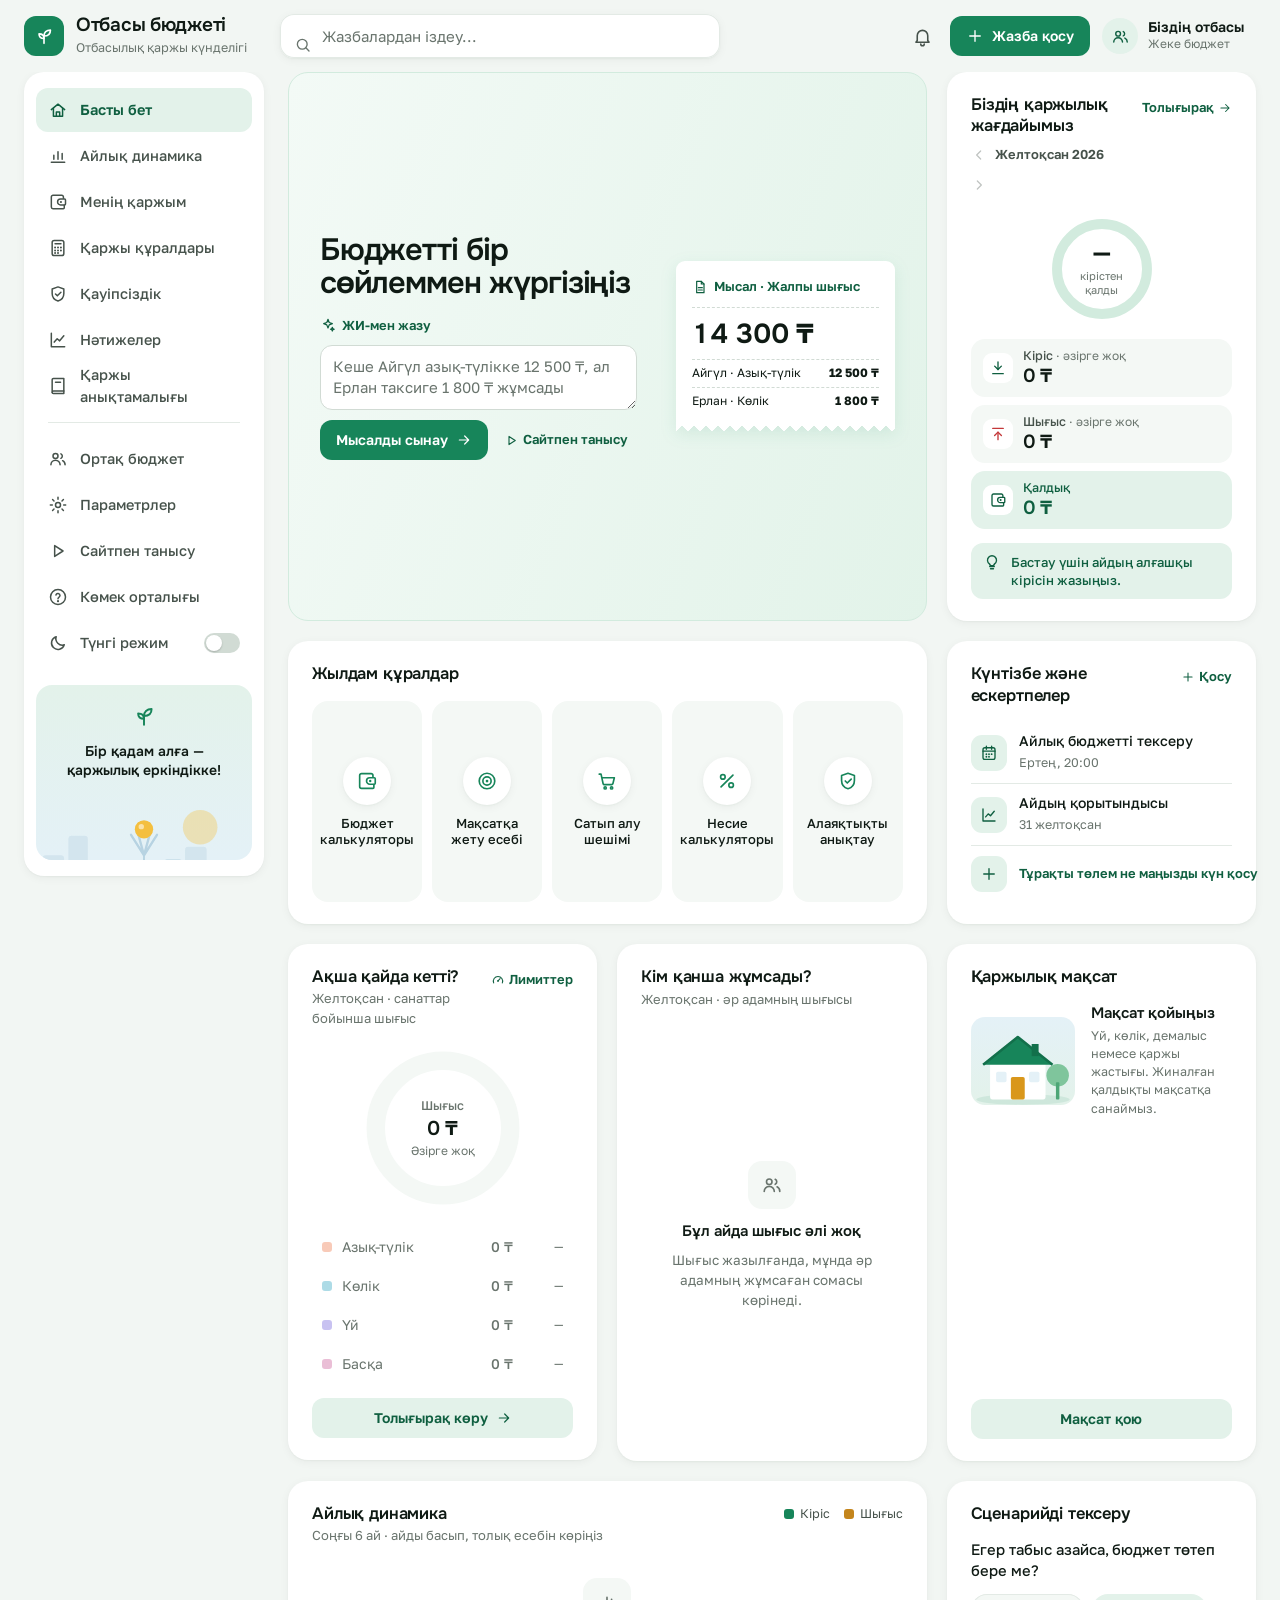
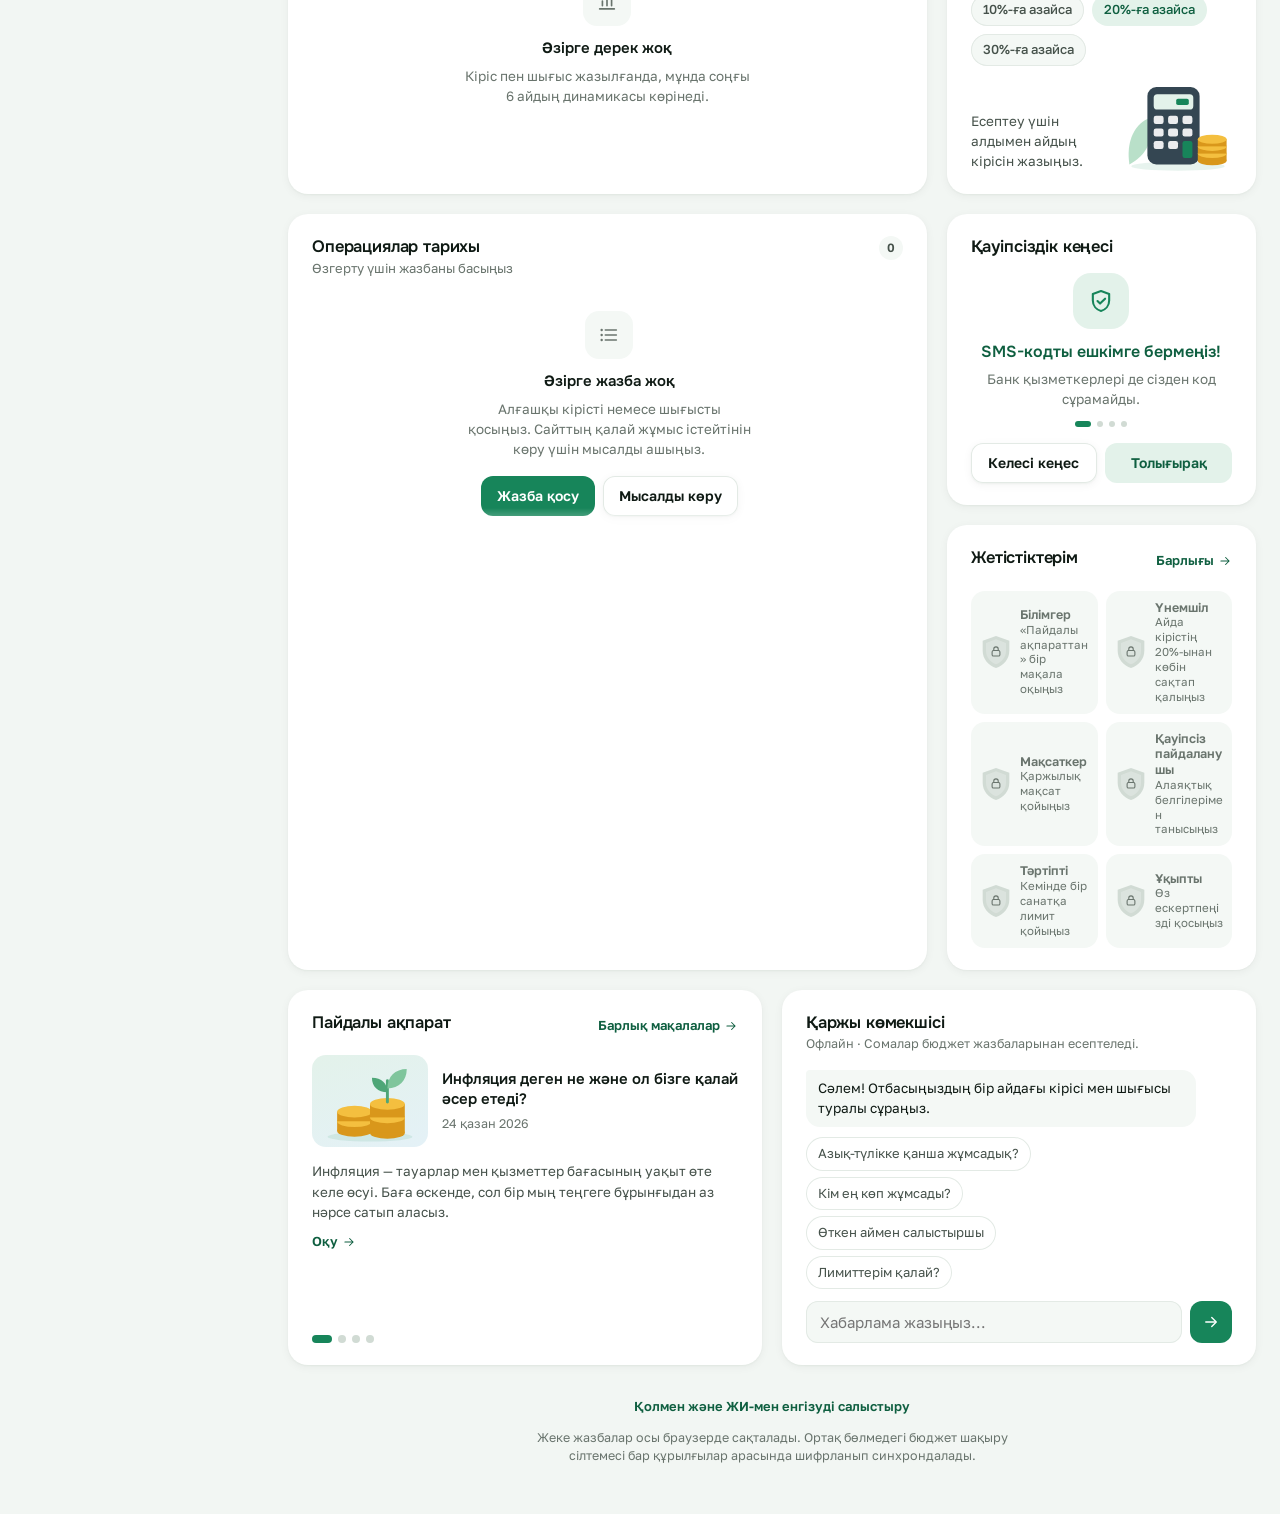
==== commit d969f1db: "README, демо және байқау материалдарын қазақша жариялау" ====
--- a/index.html
+++ b/index.html
@@ -138,7 +138,7 @@
         <section class="card c-hero" id="hero" aria-labelledby="heroTitle">
           <form class="hero-text" id="quickForm">
             <h2 id="heroTitle">Бюджетті бір сөйлеммен жүргізіңіз</h2>
-            <label class="quick-label" for="quickPhrase"><span data-icon="sparkle" data-size="16"></span>ИИ-мен жазу</label>
+            <label class="quick-label" for="quickPhrase"><span data-icon="sparkle" data-size="16"></span>ЖИ-мен жазу</label>
             <textarea id="quickPhrase" rows="2" maxlength="600" placeholder="Кеше Айгүл азық-түлікке 12 500 ₸, ал Ерлан таксиге 1 800 ₸ жұмсады"></textarea>
             <div class="hero-actions">
               <button class="btn btn-primary" type="submit"><span id="quickAction">Мысалды сынау</span><span data-icon="arrow" data-size="16"></span></button>
@@ -373,7 +373,7 @@
       </div>
 
       <footer class="foot">
-        <a class="link" href="pilot/">Қолмен және ИИ-мен енгізуді салыстыру</a>
+        <a class="link" href="pilot/">Қолмен және ЖИ-мен енгізуді салыстыру</a>
         <p>Жеке жазбалар осы браузерде сақталады. Ортақ бөлмедегі бюджет шақыру сілтемесі бар құрылғылар арасында шифрланып синхрондалады.</p>
         <p class="warn" id="storageWarn" hidden>Браузер деректерді сақтауға рұқсат бермеді, сондықтан жазбалар бетті жапқанда өшеді. Жасырын (инкогнито) режимнен шығып, қайта ашып көріңіз.</p>
       </footer>
@@ -391,7 +391,7 @@
       <button class="icon-btn" id="closeSheetBtn" type="button" aria-label="Жабу"><span data-icon="x" data-size="20"></span></button>
     </div>
     <div class="ai-box" id="aiBox">
-      <label class="ai-label" for="aiText"><span data-icon="sparkle" data-size="16"></span>ИИ-мен жазу</label>
+      <label class="ai-label" for="aiText"><span data-icon="sparkle" data-size="16"></span>ЖИ-мен жазу</label>
       <div class="ai-row">
         <textarea class="input" id="aiText" rows="2" autocomplete="off" maxlength="600" placeholder="Мысалы, Айгүл азық-түлікке 12 500 теңге, ал Ерлан таксиге 1 800 теңге жұмсады"></textarea>
         <button class="icon-btn ai-mic" id="aiMic" type="button" aria-label="Дауыспен айту" title="Дауыспен айту" hidden><span data-icon="mic" data-size="20"></span></button>
@@ -490,7 +490,7 @@
     <h3 id="tourTitle"></h3>
     <p id="tourText"></p>
     <div class="tour-actions">
-      <button class="btn btn-primary" type="button" id="tourTry" hidden>ИИ-ді сынау</button>
+      <button class="btn btn-primary" type="button" id="tourTry" hidden>ЖИ-ді сынау</button>
       <button class="btn btn-ghost" type="button" id="tourPrev">Артқа</button>
       <button class="btn btn-primary" type="button" id="tourNext">Келесі</button>
     </div>
